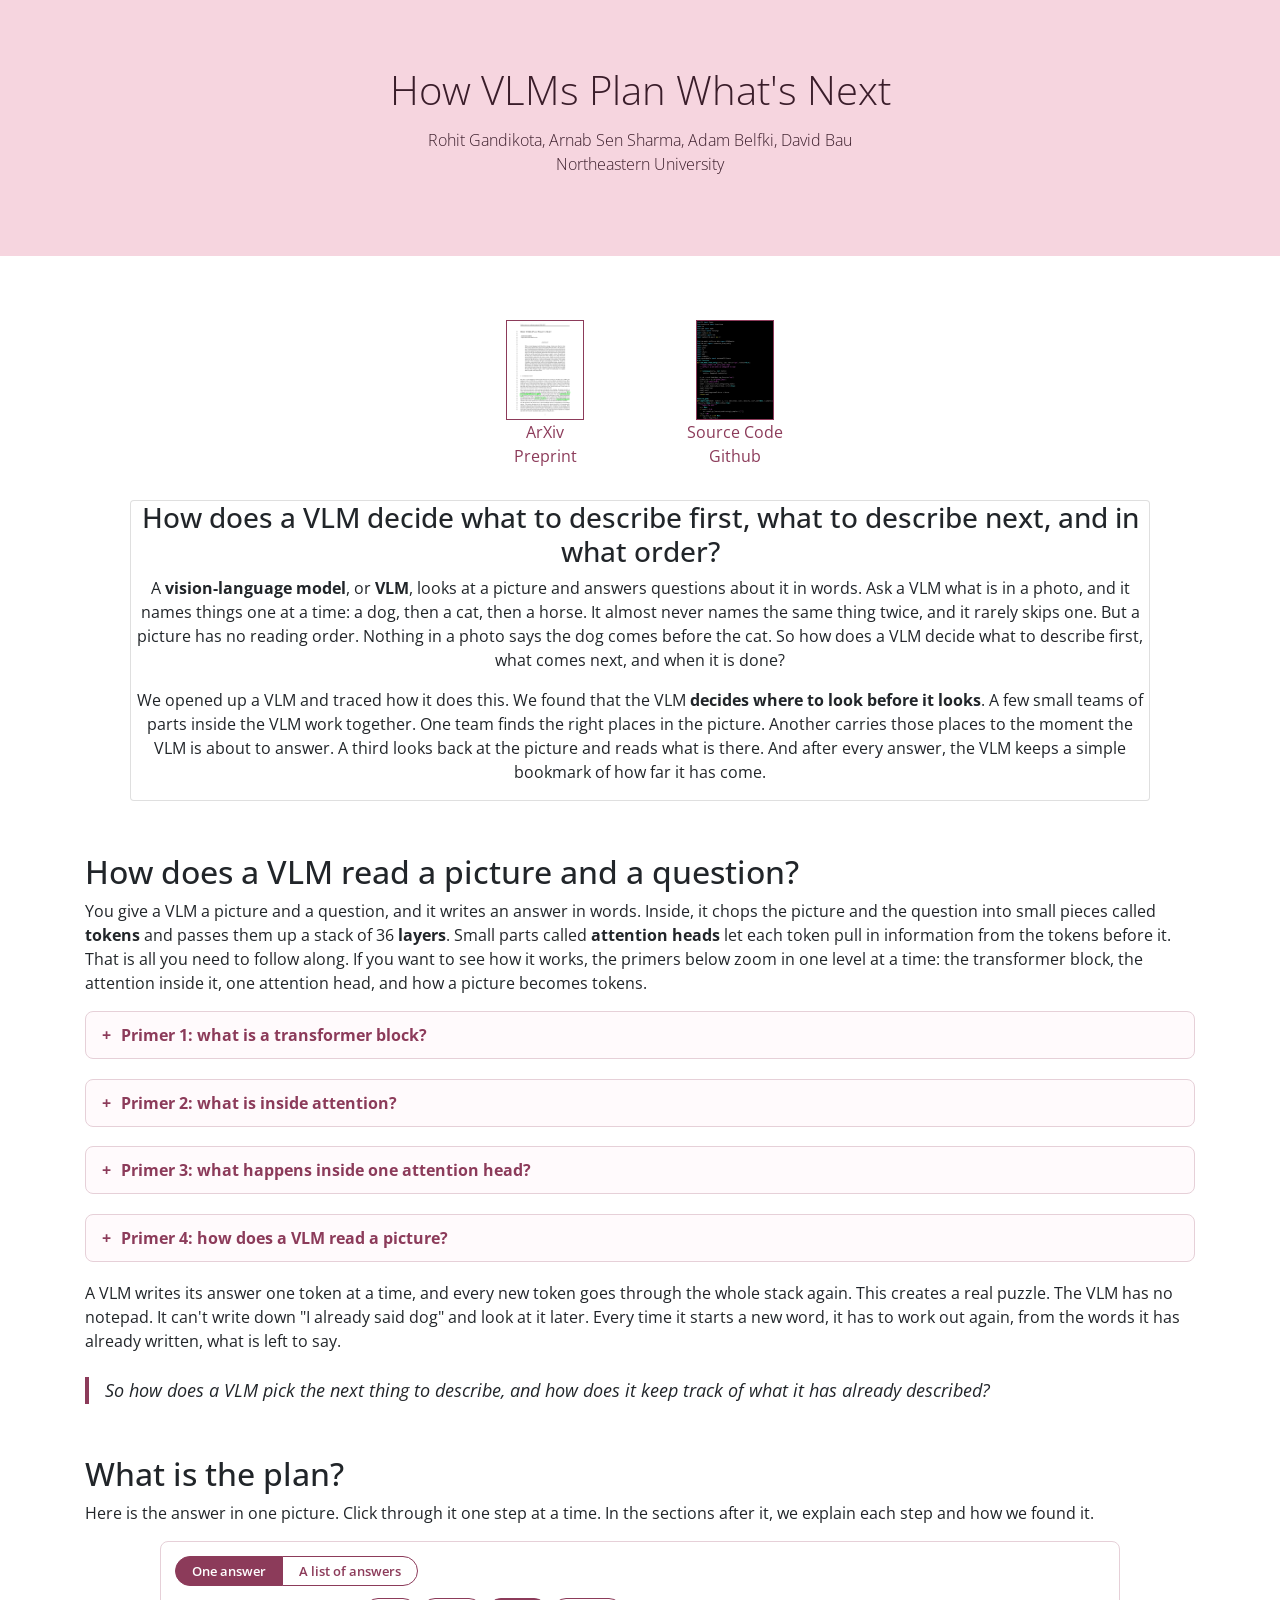
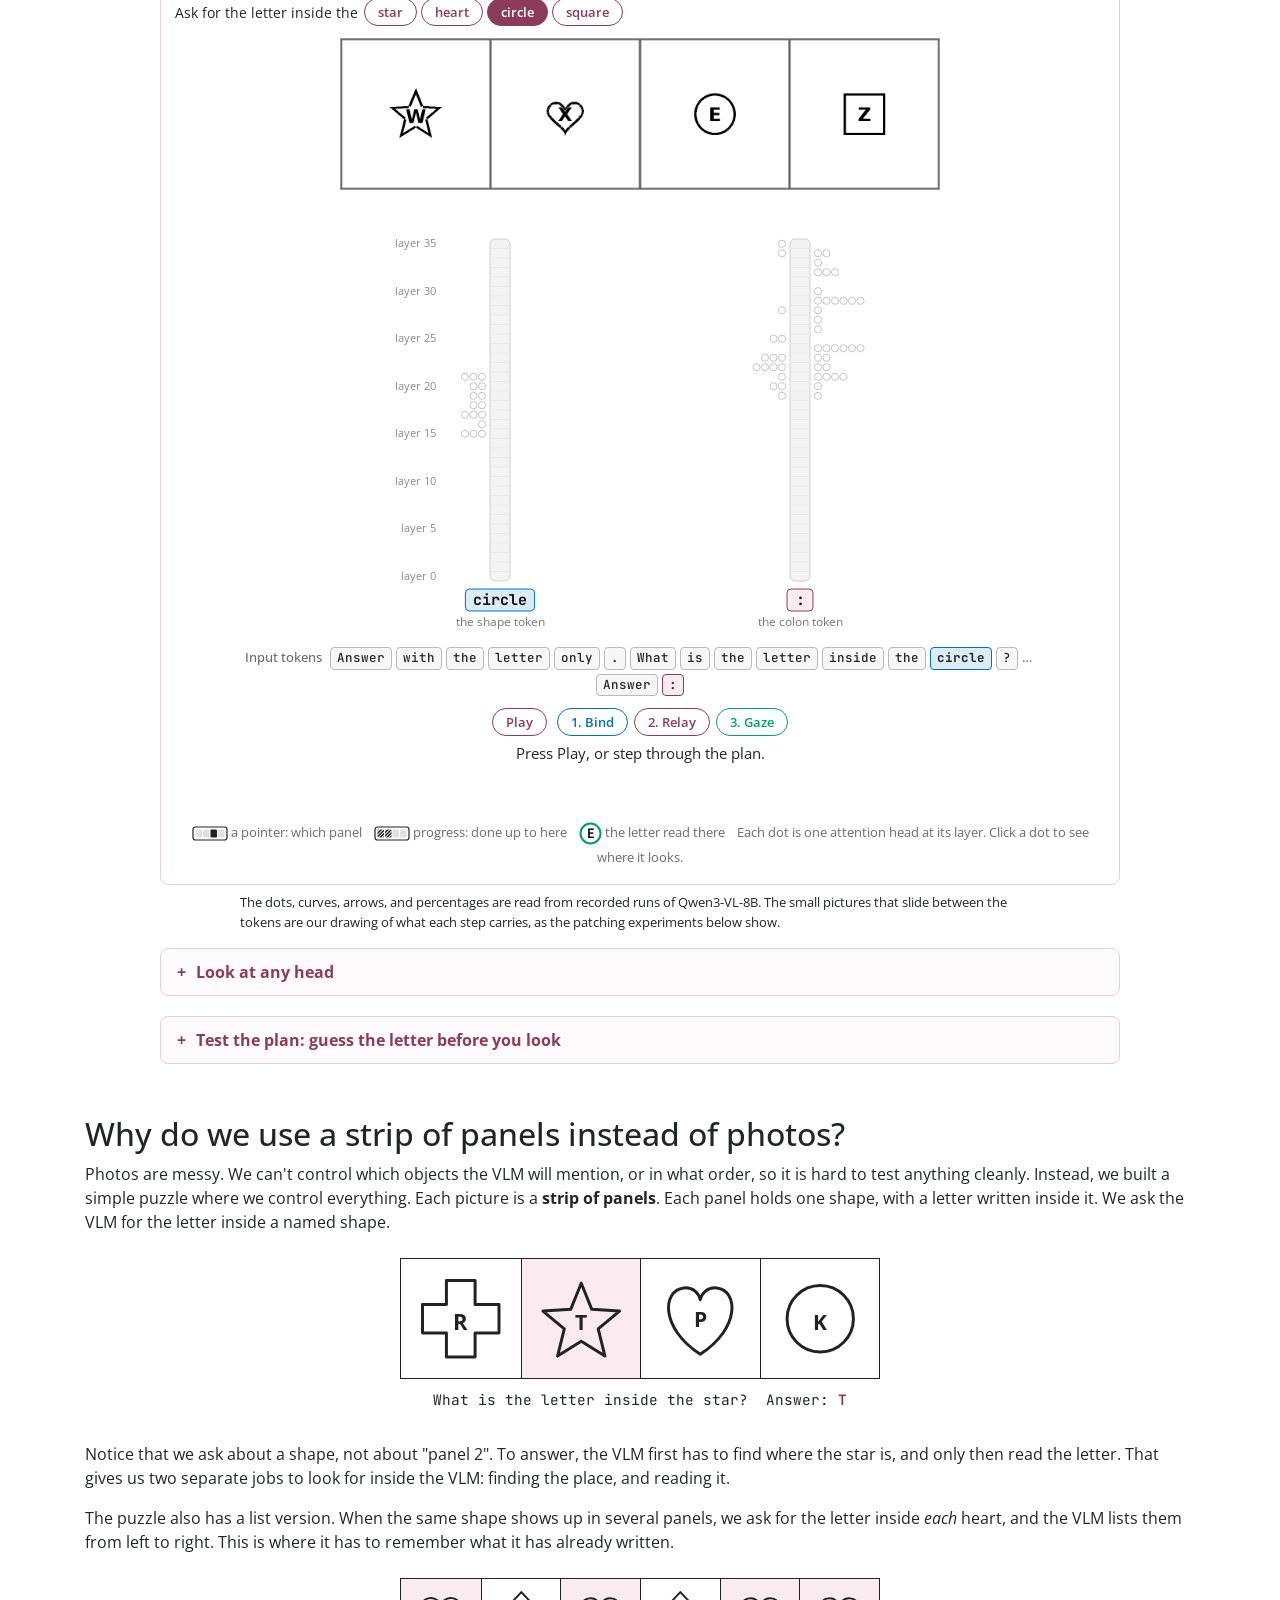
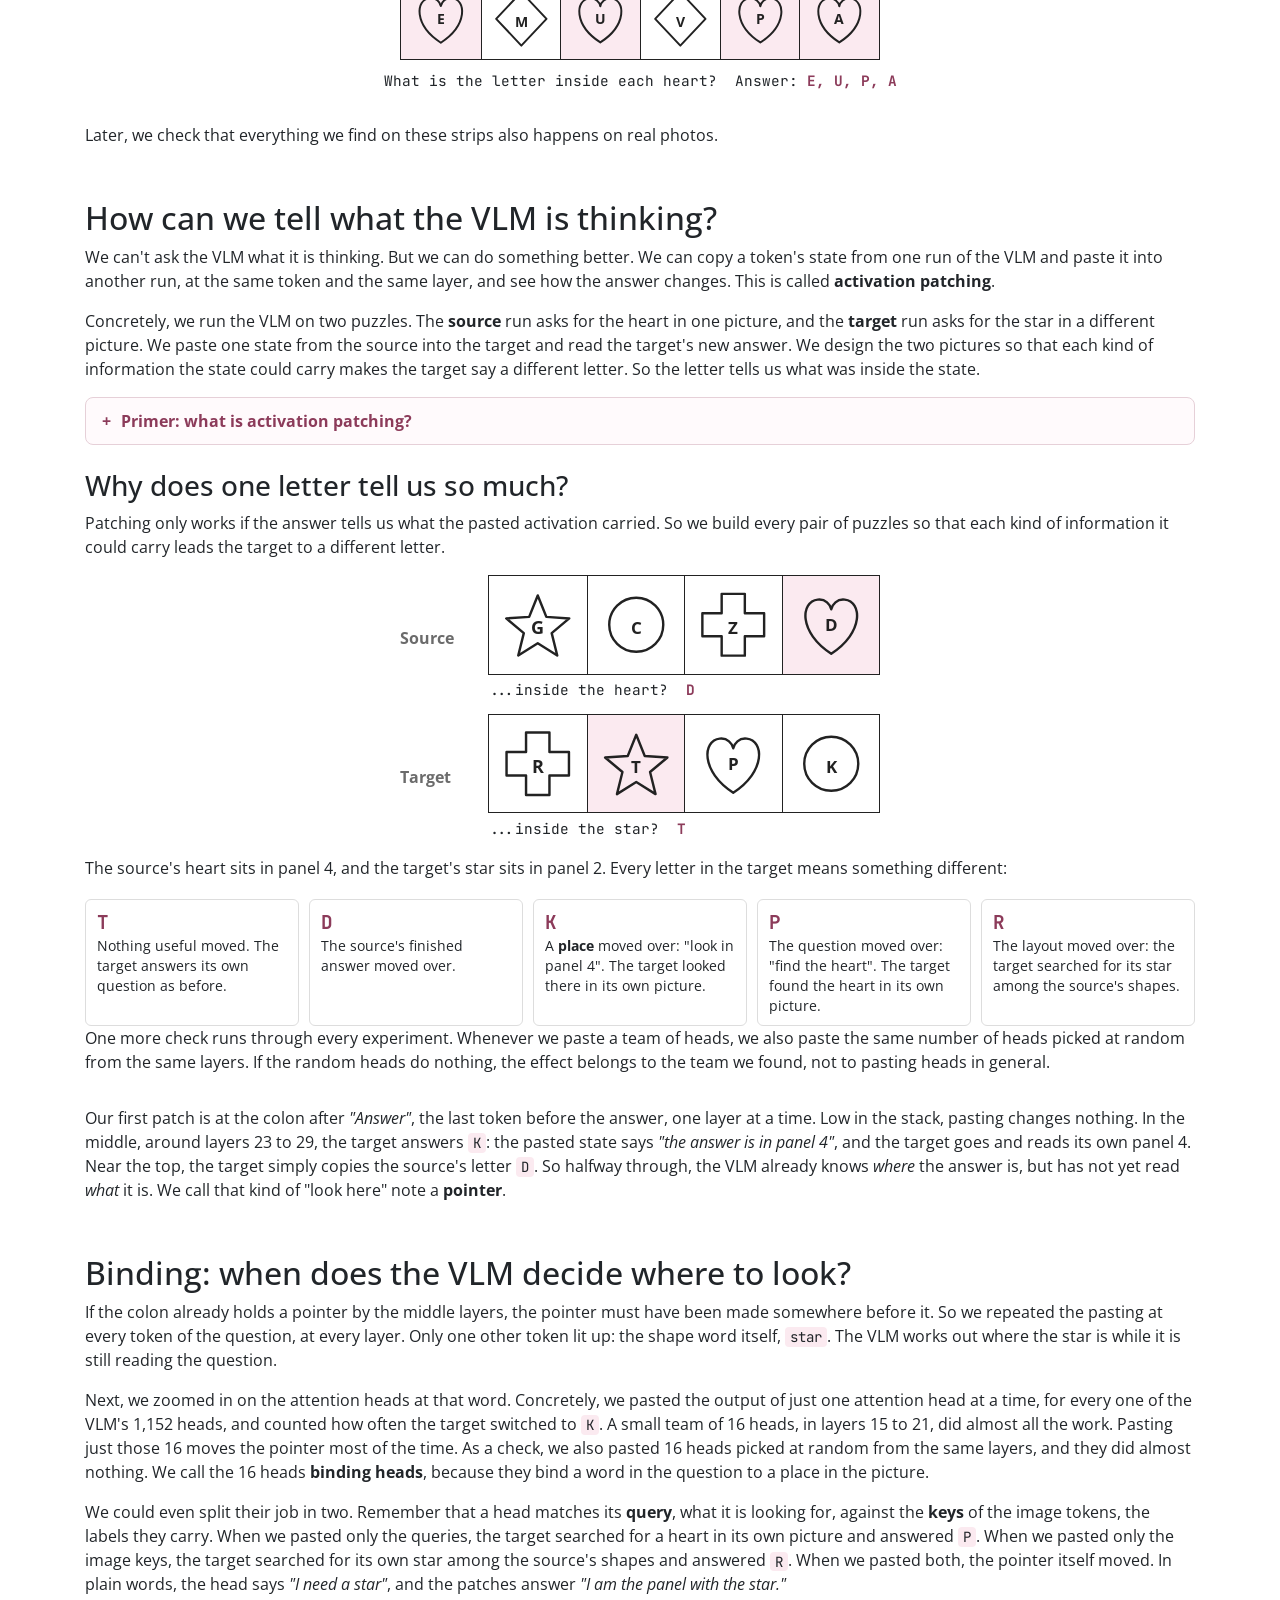
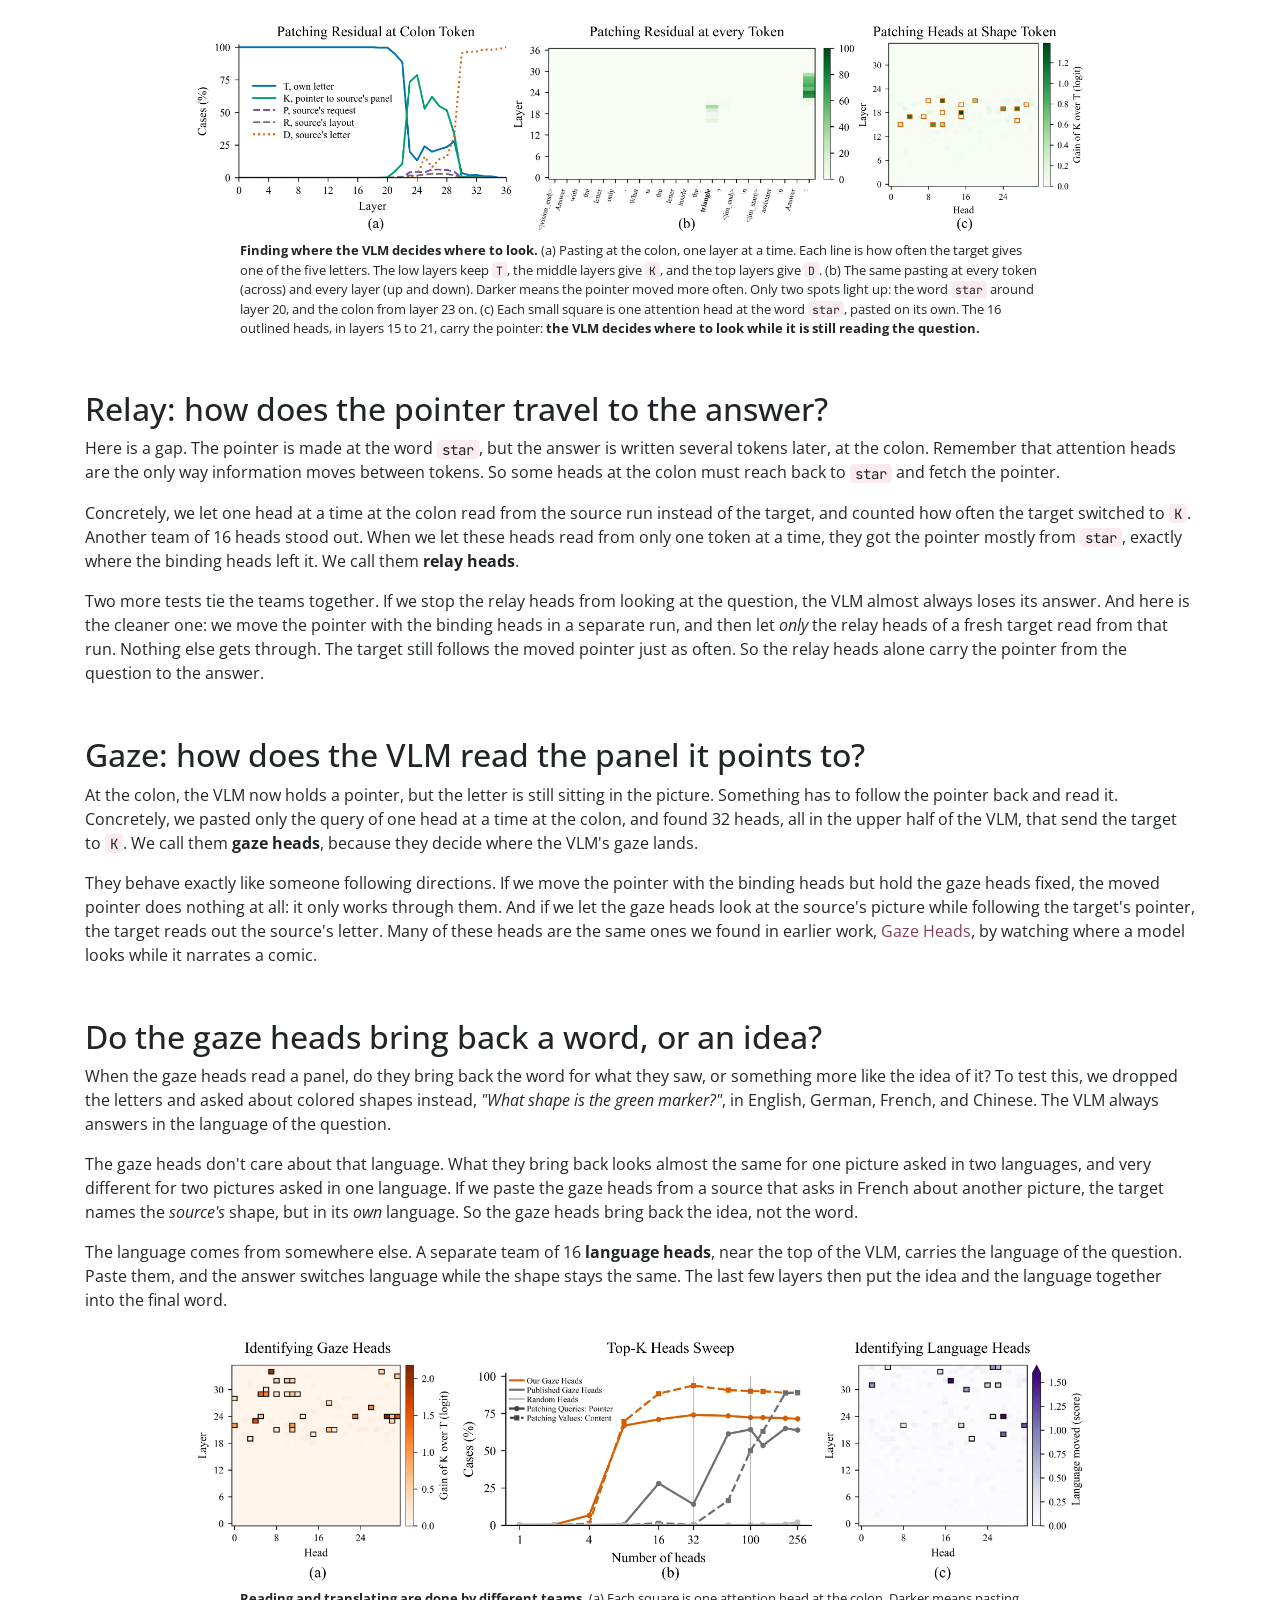
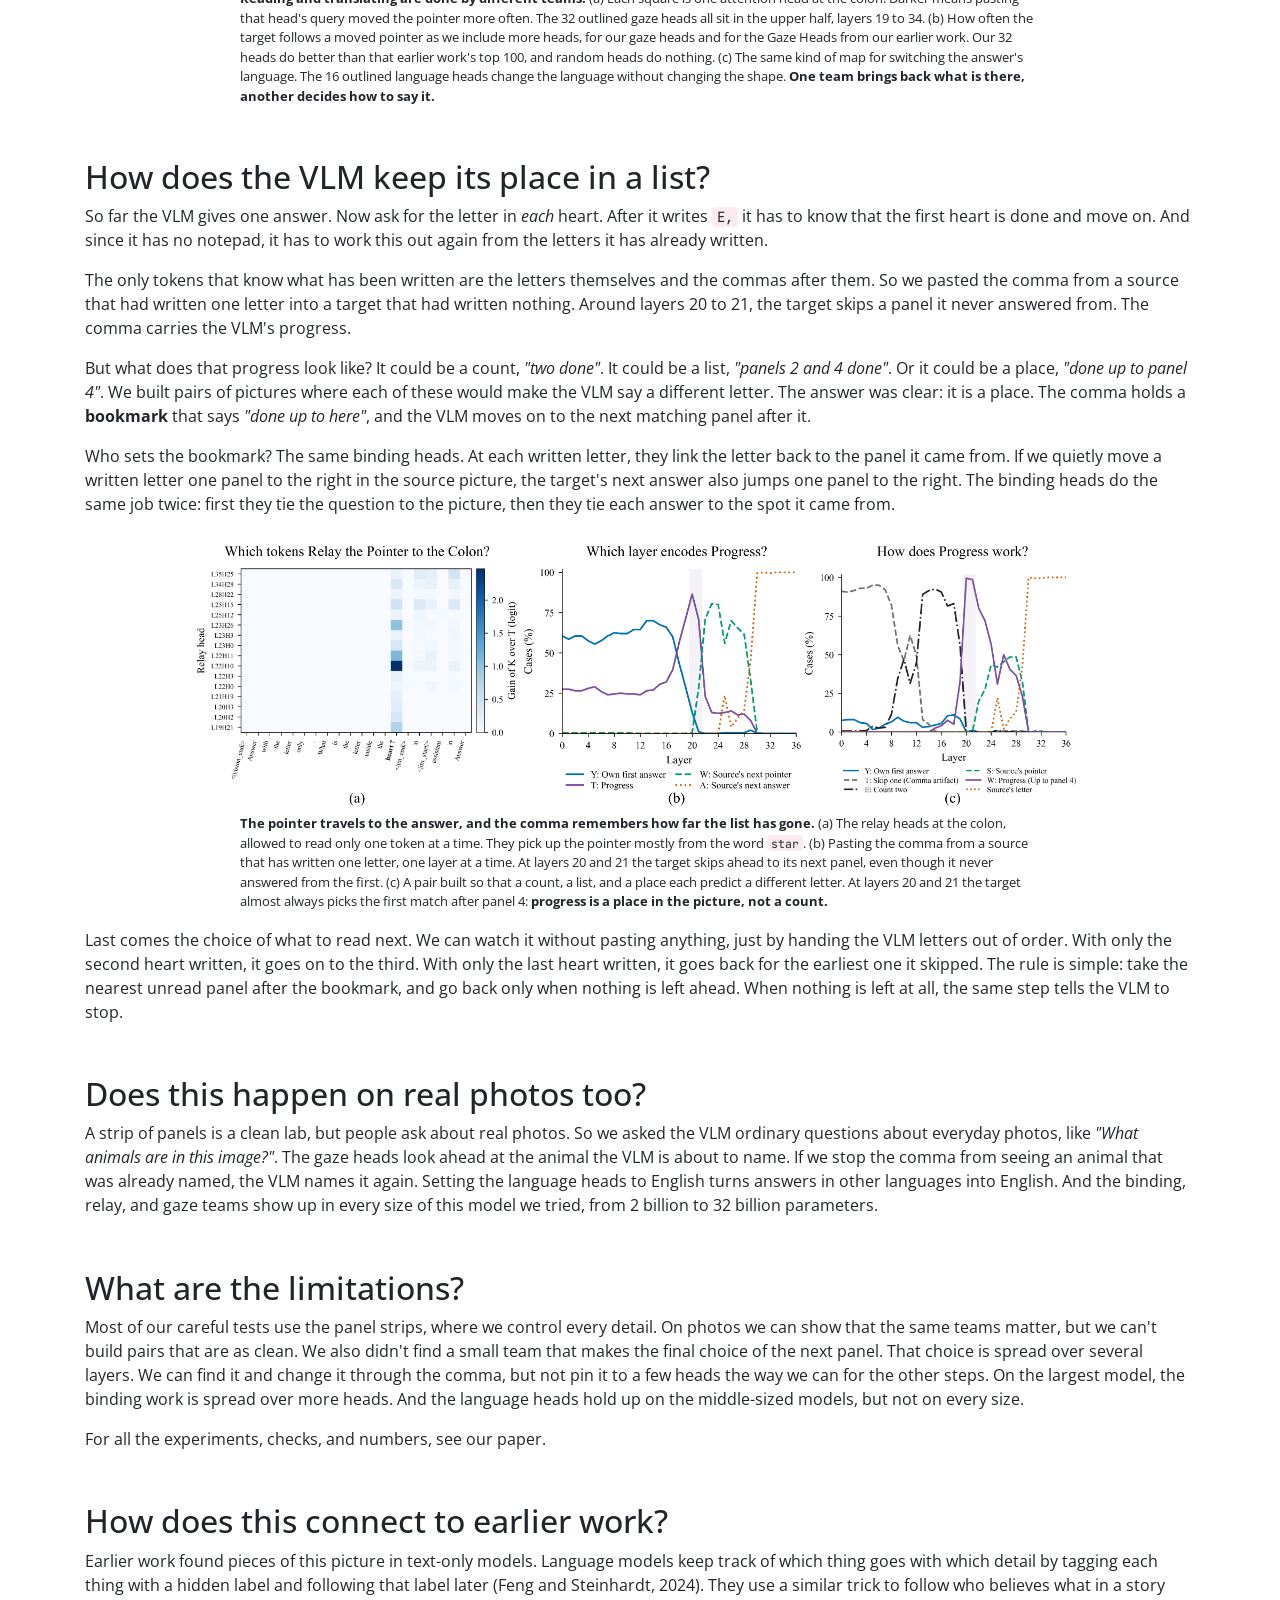
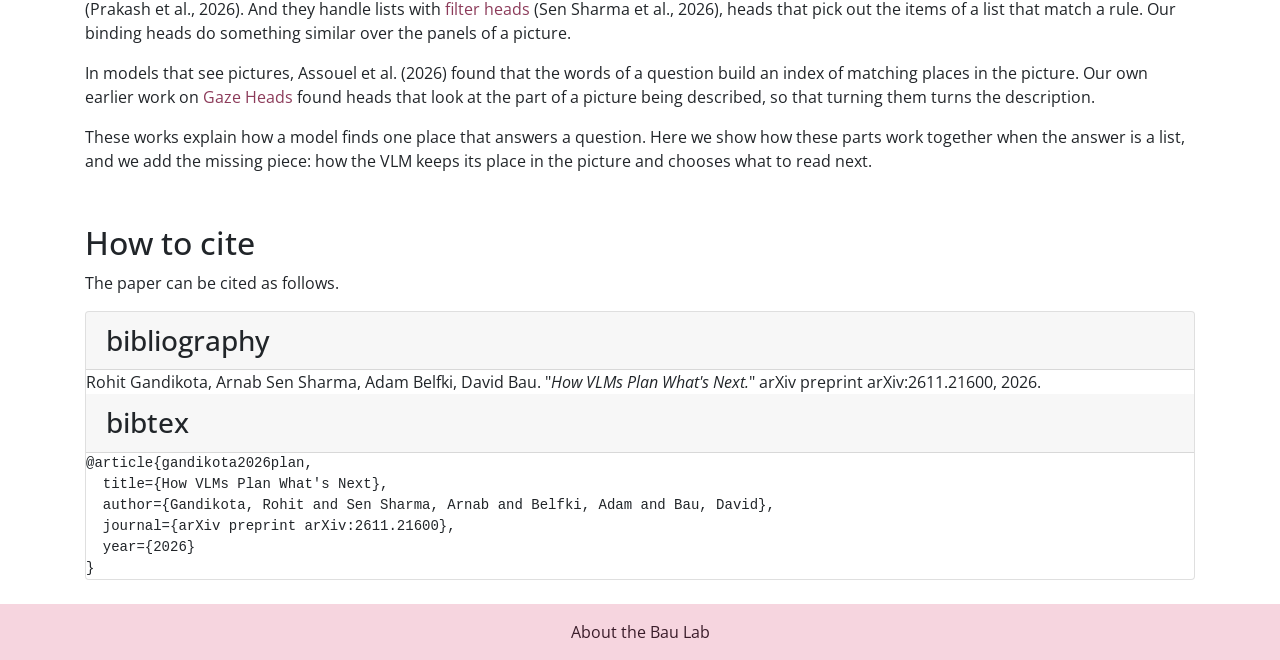
==== public/index.html @ c417b086 "Head map: title it 'Click on any cell' and add layer and head ticks" ====
<!doctype html>
<html lang="en">
<head>
<meta charset="utf-8">
<title>How VLMs Plan What's Next</title>
<meta name="viewport" content="width=device-width,initial-scale=1" />
<meta name="description" content="Inside a vision-language model, a few groups of attention heads decide where to look before the VLM looks." />
<meta property="og:title" content="How VLMs Plan What's Next" />
<meta property="og:description" content="Inside a vision-language model, a few groups of attention heads decide where to look before the VLM looks." />
<meta property="og:type" content="website" />
<meta property="og:image" content="https://plan.baulab.info/images/paper/mechanism_single.png" />
<meta name="twitter:card" content="summary_large_image" />
<meta name="twitter:title" content="How VLMs Plan What's Next" />
<meta name="twitter:description" content="Inside a vision-language model, a few groups of attention heads decide where to look before the VLM looks." />
<link rel="icon" href="favicon.ico">

<link href="https://maxcdn.bootstrapcdn.com/bootstrap/4.0.0-alpha.6/css/bootstrap.min.css" rel="stylesheet" integrity="sha384-rwoIResjU2yc3z8GV/NPeZWAv56rSmLldC3R/AZzGRnGxQQKnKkoFVhFQhNUwEyJ" crossorigin="anonymous">
<script src="https://code.jquery.com/jquery-3.2.1.min.js" integrity="sha256-hwg4gsxgFZhOsEEamdOYGBf13FyQuiTwlAQgxVSNgt4=" crossorigin="anonymous"></script>
<link rel="preconnect" href="https://fonts.googleapis.com">
<link rel="preconnect" href="https://fonts.gstatic.com" crossorigin>
<link href="https://fonts.googleapis.com/css?family=Open+Sans:300,400,700" rel="stylesheet">
<link href="https://fonts.googleapis.com/css2?family=JetBrains+Mono:wght@500&display=swap" rel="stylesheet">
<link href="style.css" rel="stylesheet">

<style>
:root {
  --rose: #F6D5DF;
  --rose-ink: #3A1D2A;
  --rose-dark: #8C3B5A;
  --bind: #0072B2;
  --relay: #8C3B5A;
  --gaze: #009E73;
  --prog: #D55E00;
  --tint: #FBEAF0;
  --muted: #6b6b6b;
}
.cite, .citegroup { margin-bottom: 8px; }
.tok { font-family: 'JetBrains Mono', Menlo, monospace; font-size: 0.88em; background: var(--tint); padding: 0.05em 0.35em; border-radius: 4px; }
.question { font-style: italic; font-size: 1.1rem; border-left: 4px solid var(--rose-dark); padding-left: 1rem; margin: 1.5rem 0; }
a { color: var(--rose-dark); }
.nd-pageheader a { color: var(--rose-ink); }

/* Panel strips used in the text */
.strip { display: grid; grid-template-columns: repeat(var(--n), minmax(0, 1fr)); max-width: 30rem; border: 1.5px solid #222; background: #fff; margin: 0 auto; }
.strip > div { aspect-ratio: 1; border-left: 1.5px solid #222; }
.strip > div:first-child { border-left: 0; }
.strip svg { width: 100%; height: 100%; display: block; }
.strip .hit { background: var(--tint); }
.prompt { font-family: 'JetBrains Mono', Menlo, monospace; font-size: 0.9rem; text-align: center; margin-top: 0.6rem; }
.prompt .ans { color: var(--rose-dark); font-weight: 700; }
.demo { margin: 1.5rem auto 2rem; }
.pair { display: grid; grid-template-columns: 4.5rem minmax(0, 1fr); gap: 0.8rem 1rem; align-items: center; max-width: 30rem; margin: 0 auto; }
.pair .lab { font-weight: 700; color: var(--muted); }
.pair .prompt { text-align: left; margin-top: 0.3rem; }
.outcomes { display: grid; grid-template-columns: repeat(auto-fit, minmax(10rem, 1fr)); gap: 0.6rem; margin-top: 1.2rem; }
.outcomes div { border: 1px solid #ddd; border-radius: 6px; padding: 0.55rem 0.7rem; font-size: 0.9rem; line-height: 1.4; }
.outcomes .L { font-family: 'JetBrains Mono', Menlo, monospace; font-size: 1.2rem; display: block; color: var(--rose-dark); font-weight: 700; }
figcaption { font-size: 13px; line-height: 1.5; text-align: left; max-width: 800px; margin: 8px auto 0; }

/* Interactive plan: recorded runs of the model, drawn step by step. Every name starts with pv-. */
#plan { --lang: #7A5195; --line: #e6d0d8; max-width: 960px; margin: 10px auto 0; text-align: left; }
#plan .pv-mono { font-family: 'JetBrains Mono', Menlo, monospace; }
#plan .pv-note { font-size: 13px; color: var(--muted); }
#plan .pv-card { border: 1px solid var(--line); border-radius: 8px; background: #fff; padding: 14px; min-width: 0; }
#plan .pv-card h3 { margin: 0 0 8px; font-size: 0.95rem; font-weight: 700; color: var(--rose-dark); }
#plan .pv-strip { position: relative; border: 1px solid #999; line-height: 0; }
#plan .pv-strip img { width: 100%; display: block; }
#plan .pv-strip canvas { position: absolute; inset: 0; width: 100%; height: 100%; image-rendering: pixelated; pointer-events: none; }
#plan .pv-ask { margin: 8px 0 2px; font-size: 14px; line-height: 1.5; }
#plan .pv-controls { display: flex; flex-wrap: wrap; align-items: center; gap: 10px; margin-top: 8px; }
#plan button { font: 600 13px 'Open Sans', sans-serif; border: 1px solid var(--rose-dark); background: #fff; color: var(--rose-dark); border-radius: 999px; padding: 4px 13px; cursor: pointer; }
#plan button[aria-pressed="true"] { background: var(--rose-dark); color: #fff; }
#plan button:focus-visible { outline: 2px solid var(--bind); outline-offset: 2px; }
#plan .pv-picker { display: flex; flex-wrap: wrap; align-items: center; gap: 6px; margin-bottom: 12px; font-size: 14px; }
#plan .pv-scroll { overflow-x: auto; }
#plan .pv-scene { position: relative; min-width: 600px; max-width: 900px; margin: 0 auto; }
#plan .pv-scene .pv-strip { width: 66.667%; margin: 0 auto; }
#pv-fig { display: block; width: 100%; height: auto; margin-top: -1px; }
#pv-fig .pv-in { animation: pv-fadein .5s ease both; }
@keyframes pv-fadein { from { opacity: 0; } }
@media (prefers-reduced-motion: reduce) { #pv-fig .pv-in { animation: none; } }
#plan .pv-question { display: flex; flex-wrap: wrap; justify-content: center; align-items: center; gap: 4px; font: 500 12.5px/1.5 'JetBrains Mono', Menlo, monospace; margin: 6px auto 12px; max-width: 820px; }
#plan .pv-question .pv-note { font-family: 'Open Sans', sans-serif; margin-right: 4px; }
#plan .pv-tok { border: 1px solid #b9b9b9; border-radius: 4px; background: #f7f7f7; padding: 1px 6px; white-space: pre; }
#plan .pv-tokS { background: #dcecf6; border-color: var(--bind); font-weight: 700; }
#plan .pv-tokC { background: var(--tint); border-color: var(--rose-dark); font-weight: 700; }
#plan .pv-tokG { background: #fff; border-color: var(--rose-dark); color: var(--rose-dark); font-weight: 700; animation: pv-fadein .5s ease both; }
#plan #pv-ans { display: contents; }
#plan .pv-steps { display: inline-flex; flex-wrap: wrap; gap: 6px; }
#plan .pv-steps button { border-color: var(--c); color: var(--c); }
#plan .pv-steps button[aria-pressed="true"] { background: var(--c); color: #fff; }
#plan .pv-modes { display: inline-flex; }
#plan .pv-modes button { border-radius: 0; margin-left: -1px; padding: 5px 16px; }
#plan .pv-modes button:first-child { border-radius: 999px 0 0 999px; margin-left: 0; }
#plan .pv-modes button:last-child { border-radius: 0 999px 999px 0; }
#plan .pv-say { min-height: 4.8em; font-size: 15px; line-height: 1.55; margin: 6px auto 0; max-width: 820px; text-align: center; }
#plan .pv-key { text-align: center; margin: 6px 0 0; line-height: 1.9; }
#plan .pv-key svg { vertical-align: middle; }
#plan details.primer { text-align: left; }
#plan .pv-heads { display: grid; grid-template-columns: minmax(0, 1.5fr) minmax(0, 1fr); gap: 18px; align-items: start; }
@media (max-width: 860px) { #plan .pv-heads { grid-template-columns: minmax(0, 1fr); } }
#plan .pv-tabs, #plan .pv-chips { display: flex; flex-wrap: wrap; gap: 5px; margin-bottom: 8px; }
#plan .pv-tabs button { border-color: var(--c); color: var(--c); }
#plan .pv-tabs button[aria-pressed="true"] { background: var(--c); color: #fff; }
#plan .pv-chips button { font: 500 11.5px 'JetBrains Mono', Menlo, monospace; padding: 2px 7px; border-color: var(--c); color: var(--c); }
#plan .pv-chips button[aria-pressed="true"] { background: var(--c); color: #fff; }
#plan .pv-info { font-size: 13.5px; line-height: 1.5; min-height: 3.2em; margin: 8px 0 0; }
#plan .pv-bars { display: flex; align-items: flex-end; gap: 2px; height: 120px; margin-top: 10px; border-bottom: 1px solid #ccc; overflow-x: auto; }
#plan .pv-bars div { flex: 1 0 13px; background: var(--c); min-height: 1px; border-radius: 2px 2px 0 0; }
#plan .pv-barlabels { display: flex; gap: 2px; overflow: hidden; }
#plan .pv-barlabels span { flex: 1 0 13px; font: 500 9.5px 'JetBrains Mono', Menlo, monospace; writing-mode: vertical-rl; transform: rotate(180deg); height: 74px; overflow: hidden; white-space: pre; color: #555; text-align: right; }
#pv-map { width: 100%; max-width: 330px; image-rendering: pixelated; cursor: crosshair; border: 1px solid #ccc; display: block; }
#plan .pv-mapgrid { display: grid; grid-template-columns: auto 16px minmax(0, 330px); column-gap: 4px; justify-content: start; }
#plan .pv-mapgrid .pv-ax { font-size: 12.5px; color: var(--muted); text-align: center; }
#plan .pv-mapgrid .pv-axy { grid-column: 1; grid-row: 1; writing-mode: vertical-rl; transform: rotate(180deg); }
#plan .pv-mapgrid .pv-axx { grid-column: 3; grid-row: 3; }
#plan .pv-ticks { position: relative; font: 500 10px 'JetBrains Mono', Menlo, monospace; color: var(--muted); }
#plan .pv-ticksy { grid-column: 2; grid-row: 1; }
#plan .pv-ticksy span { position: absolute; right: 0; transform: translateY(-50%); }
#plan .pv-ticksx { grid-column: 3; grid-row: 2; height: 17px; }
#plan .pv-ticksx span { position: absolute; top: 3px; transform: translateX(-50%); }
#pv-map { grid-column: 3; grid-row: 1; }
#plan .pv-pair { display: grid; grid-template-columns: repeat(2, minmax(0, 1fr)); gap: 14px; margin: 10px 0 14px; }
@media (max-width: 700px) { #plan .pv-pair { grid-template-columns: minmax(0, 1fr); } }
#plan .pv-patches { display: grid; grid-template-columns: repeat(auto-fill, minmax(280px, 1fr)); gap: 12px; }
#plan .pv-patch { border: 1px solid var(--line); border-left: 4px solid var(--c); border-radius: 6px; padding: 10px 12px; }
#plan .pv-patch p { margin: 0 0 8px; font-size: 13.5px; line-height: 1.5; }
#plan .pv-opts { display: flex; flex-wrap: wrap; gap: 5px; }
#plan .pv-opts button { font: 600 14px 'JetBrains Mono', Menlo, monospace; min-width: 36px; }
#plan .pv-opts button.pv-right { background: var(--gaze); border-color: var(--gaze); color: #fff; }
#plan .pv-opts button.pv-wrong { background: #eee; border-color: #bbb; color: #888; text-decoration: line-through; }
#plan .pv-out { font-size: 13px; line-height: 1.5; margin-top: 8px; min-height: 2.6em; }
#patch .stage { background: #fff; border: 1px solid #e6d0d8; border-radius: 8px; overflow-x: auto; }
#patch svg { display: block; width: 100%; min-width: 640px; height: auto; }
#patch .controls { display: flex; flex-wrap: wrap; align-items: center; justify-content: center; gap: 8px; margin: 12px 0 6px; }
#patch .say { min-height: 6.5em; max-width: 800px; margin: 4px auto 0; font-size: 15px; line-height: 1.55; }
#patch { max-width: 820px; margin: 10px auto 24px; }
#patch svg { min-width: 520px; }
#patch input[type=range] { width: min(420px, 100%); accent-color: var(--rose-dark); }
#patch .say { min-height: 3.5em; }
details.primer { border: 1px solid #e6d0d8; border-radius: 8px; margin: 1rem 0 1.2rem; background: #fffafc; }
details.primer > summary { cursor: pointer; padding: 0.7rem 1rem; font-weight: 700; color: var(--rose-dark); list-style: none; }
details.primer > summary::-webkit-details-marker { display: none; }
details.primer > summary::before { content: "+"; display: inline-block; width: 1.2em; font-weight: 700; }
details.primer[open] > summary::before { content: "\2212"; }
details.primer > summary:focus-visible { outline: 2px solid var(--bind); outline-offset: 2px; }
.primer-body { padding: 0 1rem 1rem; }
.primer-body .stage { background: #fff; border: 1px solid #eee; border-radius: 6px; overflow-x: auto; }
.primer-body .stage svg { display: block; width: 100%; min-width: 520px; height: auto; }
.primer-body .controls { display: flex; justify-content: center; gap: 8px; margin: 10px 0 4px; }
.primer-body .controls button { font: 600 14px 'Open Sans', sans-serif; border: 1px solid var(--rose-dark); background: #fff; color: var(--rose-dark); border-radius: 999px; padding: 4px 14px; cursor: pointer; }
.primer-body .controls button:disabled { opacity: 0.35; cursor: default; }
.primer-body .controls button[aria-pressed="true"] { background: var(--rose-dark); color: #fff; }
.primer-body .controls button.head-toggle { border-color: var(--hc); color: var(--hc); }
.primer-body .controls button.head-toggle[aria-pressed="true"] { background: var(--hc); color: #fff; }
.primer-body .say { min-height: 4.5em; font-size: 15px; line-height: 1.55; }
.mlp-box { transform-box: fill-box; transform-origin: center; }
@media (prefers-reduced-motion: no-preference) { .mlp-box.pulse { animation: mlp-pulse 0.9s ease-in-out infinite; } }
@keyframes mlp-pulse { 0%, 100% { transform: scale(1); } 50% { transform: scale(1.18); } }
</style>
</head>
<body class="nd-docs">
<div class="nd-pageheader">
 <div class="container">
 <h1 class="lead">
 How VLMs Plan
 <nobr class="widenobr">What's Next</nobr>
 </h1>
<address>
  <nobr><a href="https://rohitgandikota.github.io/" target="_blank">Rohit Gandikota</a>,</nobr>
  <nobr>Arnab Sen Sharma,</nobr>
  <nobr>Adam Belfki,</nobr>
  <nobr><a href="https://baulab.info/" target="_blank">David Bau</a></nobr>
 <br>
  <nobr><a href="https://khoury.northeastern.edu/" target="_blank">Northeastern University</a></nobr>
</address>
 </div>
</div><!-- end nd-pageheader -->

<div class="container">
<div class="row justify-content-center text-center">

<p>
<a href="https://arxiv.org/abs/2611.21600" class="d-inline-block p-3 align-top" target="_blank"><img height="100" width="78" src="images/paper-thumb.png" style="border:1px solid; margin: 0 38px;" alt="Paper thumbnail" data-nothumb=""><br>ArXiv<br>Preprint</a>
<a href="https://github.com/rohitgandikota/vlm-planning" class="d-inline-block p-3 align-top" target="_blank"><img height="100" width="78" src="images/code-thumb.png" style="border:1px solid; margin: 0 38px;" alt="Github code thumbnail" data-nothumb=""><br>Source Code<br>Github</a>
</p>

<div class="card" style="max-width: 1020px;">
<div class="card-block">
<h3>How does a VLM decide what to describe first, what to describe next, and in what order?</h3>
<p>
A <b>vision-language model</b>, or <b>VLM</b>, looks at a picture and answers questions about it in words. Ask a VLM what is in a photo, and it names things one at a time: a dog, then a cat, then a horse. It almost never names the same thing twice, and it rarely skips one. But a picture has no reading order. Nothing in a photo says the dog comes before the cat. So how does a VLM decide what to describe first, what comes next, and when it is done?
</p>
<p>
We opened up a VLM and traced how it does this. We found that the VLM <b>decides where to look before it looks</b>. A few small teams of parts inside the VLM work together. One team finds the right places in the picture. Another carries those places to the moment the VLM is about to answer. A third looks back at the picture and reads what is there. And after every answer, the VLM keeps a simple bookmark of how far it has come.
</p>
</div><!--card-block-->
</div><!--card-->

</div><!--row-->

<div class="row">
<div class="col">



<h2>How does a VLM read a picture and a question?</h2>
<p>You give a VLM a picture and a question, and it writes an answer in words. Inside, it chops the picture and the question into small pieces called <b>tokens</b> and passes them up a stack of 36 <b>layers</b>. Small parts called <b>attention heads</b> let each token pull in information from the tokens before it. That is all you need to follow along. If you want to see how it works, the primers below zoom in one level at a time: the transformer block, the attention inside it, one attention head, and how a picture becomes tokens.</p>

<details class="primer" id="primer-transformer">
<summary>Primer 1: what is a transformer block?</summary>
<div class="primer-body">
<p>Almost every modern language model, VLMs included, is a <b>transformer</b>. It reads text as a row of <b>tokens</b>, small word pieces. Each token carries a running note of everything the VLM knows about it so far. This note is called the <b>residual stream</b>, and you can picture it as a straight line running up through the VLM.</p>
<div class="stage"><svg id="block-svg" viewBox="0 0 900 362" role="img" aria-label="The simplest transformer block: a residual stream line with an attention step and an MLP step that each read from the line and add back to it"></svg></div>
<p style="margin-top: 0.8rem">This is the simplest <b>transformer block</b>. It does two things, in order. <b>Attention</b> reads the stream, pulls in information from <i>other</i> tokens, and adds it back. Then the <b>MLP</b> reads the stream and works on <i>this</i> token alone, and adds its result back too. A model is just many of these blocks stacked on top of each other. Ours has 36, which we call its <b>layers</b>.</p>
<p>Here is a whole sentence going through two blocks. We follow the last token.</p>
<div class="stage"><svg id="tf-svg" viewBox="0 0 900 668" role="img" aria-label="A sentence of five tokens; the last token goes through two transformer blocks, each with attention and an MLP added to its residual stream"></svg></div>
<div class="controls"><button type="button" data-act="prev">Back</button><button type="button" data-act="play">Play</button><button type="button" data-act="next">Next</button></div>
<div class="say" aria-live="polite"></div>
</div>
</details>

<details class="primer" id="primer-inside">
<summary>Primer 2: what is inside attention?</summary>
<div class="primer-body">
<p>Zoom in one level: open the attention box from the transformer block.</p>
<div class="stage"><svg id="in-svg" viewBox="0 0 900 420" role="img" aria-label="The attention box opens up into several attention heads, each looking at a different earlier word"></svg></div>
<div class="controls"><button type="button" data-act="prev">Back</button><button type="button" data-act="play">Play</button><button type="button" data-act="next">Next</button></div>
<div class="say" aria-live="polite"></div>
</div>
</details>

<details class="primer" id="primer-attention">
<summary>Primer 3: what happens inside one attention head?</summary>
<div class="primer-body">
<p>Zoom in one more level: open a single attention head. Each head does a small search over the earlier tokens, using three things: a <b>query</b>, <b>keys</b>, and <b>values</b>. Click through to follow one head at the word <span class="tok">it</span>, step by step.</p>
<div class="stage"><svg id="att-svg" viewBox="0 0 900 490" role="img" aria-label="One attention head at the word it, comparing its query with the keys of earlier words and copying the value of the best match"></svg></div>
<div class="controls"><button type="button" data-act="prev">Back</button><button type="button" data-act="play">Play</button><button type="button" data-act="next">Next</button></div>
<div class="say" aria-live="polite"></div>
</div>
</details>

<details class="primer" id="primer-vlm">
<summary>Primer 4: how does a VLM read a picture?</summary>
<div class="primer-body">
<p>Everything so far was about words. Here is how a picture gets in.</p>
<div class="stage"><svg id="vlm-svg" viewBox="0 0 1040 370" role="img" aria-label="A picture is cut into squares; each square becomes a token placed between image start and image end tokens, followed by the words; the language model reads the row and writes the answer"></svg></div>
<div class="controls"><button type="button" data-act="prev">Back</button><button type="button" data-act="play">Play</button><button type="button" data-act="next">Next</button></div>
<div class="say" aria-live="polite"></div>
</div>
</details>




<p>A VLM writes its answer one token at a time, and every new token goes through the whole stack again. This creates a real puzzle. The VLM has no notepad. It can't write down "I already said dog" and look at it later. Every time it starts a new word, it has to work out again, from the words it has already written, what is left to say.</p>
<p class="question">So how does a VLM pick the next thing to describe, and how does it keep track of what it has already described?</p>

<h2>What is the plan?</h2>
<p>Here is the answer in one picture. Click through it one step at a time. In the sections after it, we explain each step and how we found it.</p>
<figure id="plan" aria-label="Interactive walk-through of the plan">
<div class="pv-card">
  <div class="pv-picker"><span id="pv-modes" class="pv-modes"></span></div>
  <div class="pv-picker"><span id="pv-lead"></span> <span id="pv-asks"></span></div>
  <div class="pv-scroll"><div class="pv-scene">
    <div class="pv-strip"><img id="pv-pic" alt="A row of panels, each with a shape and a letter"><canvas id="pv-heat"></canvas></div>
    <svg id="pv-fig" viewBox="0 0 900 452" role="img" aria-label="The tokens that matter, each drawn as a column of 36 layers. Dots mark the attention heads at their layers, curves show where they look in the picture, and arrows show which token they read."></svg>
  </div></div>
  <p class="pv-question" id="pv-question"></p>
  <div class="pv-controls" style="justify-content:center">
    <button id="pv-play" type="button" aria-pressed="false">Play</button>
    <span id="pv-steps" class="pv-steps"></span>
  </div>
  <p class="pv-say" id="pv-say" aria-live="polite"></p>
  <p class="pv-note pv-key">
    <svg width="36" height="15" viewBox="-18 -7.5 36 15" aria-hidden="true"><rect x="-17" y="-6.5" width="34" height="13" rx="2.5" fill="#fff" stroke="#222" stroke-width="1.2"/><rect x="-14.5" y="-4" width="6.5" height="8" rx="1" fill="#e2e2e2"/><rect x="-7" y="-4" width="6.5" height="8" rx="1" fill="#e2e2e2"/><rect x="0.5" y="-4" width="6.5" height="8" rx="1" fill="#222"/><rect x="8" y="-4" width="6.5" height="8" rx="1" fill="#e2e2e2"/></svg> a pointer: which panel
    &nbsp;&nbsp; <svg width="36" height="15" viewBox="-18 -7.5 36 15" aria-hidden="true"><defs><pattern id="pv-done" width="2.4" height="2.4" patternUnits="userSpaceOnUse" patternTransform="rotate(45)"><rect width="2.4" height="2.4" fill="#222"/><rect width="0.9" height="2.4" fill="#fff"/></pattern></defs><rect x="-17" y="-6.5" width="34" height="13" rx="2.5" fill="#fff" stroke="#222" stroke-width="1.2"/><rect x="-14.5" y="-4" width="6.5" height="8" rx="1" fill="url(#pv-done)"/><rect x="-7" y="-4" width="6.5" height="8" rx="1" fill="url(#pv-done)"/><rect x="0.5" y="-4" width="6.5" height="8" rx="1" fill="#e2e2e2"/><rect x="8" y="-4" width="6.5" height="8" rx="1" fill="#e2e2e2"/></svg> progress: done up to here
    &nbsp;&nbsp; <svg width="23" height="23" viewBox="-11.5 -11.5 23 23" aria-hidden="true"><circle r="10" fill="#fff" stroke="#009E73" stroke-width="2"/><text y="4.6" text-anchor="middle" font-family="JetBrains Mono, Menlo, monospace" font-size="13" font-weight="700">E</text></svg> the letter read there
    &nbsp;&nbsp; Each dot is one attention head at its layer. Click a dot to see where it looks.</p>
</div>
<figcaption>The dots, curves, arrows, and percentages are read from recorded runs of Qwen3-VL-8B. The small pictures that slide between the tokens are our drawing of what each step carries, as the patching experiments below show.</figcaption>

<details class="primer">
<summary>Look at any head</summary>
<div class="primer-body">
<p class="pv-note" style="margin:0 0 8px">Pick a group, then a head. The picture shows where that head looks, and the bars show which text tokens it reads.</p>
<div class="pv-heads">
  <div class="pv-card">
    <div class="pv-tabs" id="pv-tabs"></div>
    <div class="pv-controls" style="margin: 0 0 8px">
      <span class="pv-note">Read at the</span>
      <button type="button" data-tok="shape" aria-pressed="true">shape token</button>
      <button type="button" data-tok="colon" aria-pressed="false">colon token</button>
    </div>
    <div class="pv-chips" id="pv-chips"></div>
    <div class="pv-strip"><img id="pv-img2" alt=""><canvas id="pv-heat2"></canvas></div>
    <p class="pv-info" id="pv-info" aria-live="polite"></p>
    <div class="pv-bars" id="pv-bars"></div>
    <div class="pv-barlabels" id="pv-barlabels"></div>
  </div>
  <div class="pv-card">
    <h3>Click on any cell</h3>
    <div class="pv-mapgrid">
      <span class="pv-ax pv-axy">layers</span>
      <div class="pv-ticks pv-ticksy" id="pv-ty"></div>
      <canvas id="pv-map" width="32" height="36"></canvas>
      <div class="pv-ticks pv-ticksx" id="pv-tx"></div>
      <span class="pv-ax pv-axx">heads</span>
    </div>
    <p class="pv-note" id="pv-mapnote" style="margin: 8px 0 0"></p>
  </div>
</div>
</div>
</details>

<details class="primer">
<summary>Test the plan: guess the letter before you look</summary>
<div class="primer-body">
<p class="pv-note" style="margin:0 0 4px">A patch copies one internal state from the source run into the target run. The letter the target then writes tells us what that state carried.</p>
<div class="pv-pair" id="pv-pair"></div>
<div class="pv-patches" id="pv-patches"></div>
</div>
</details>
</figure>

<h2>Why do we use a strip of panels instead of photos?</h2>
<p>Photos are messy. We can't control which objects the VLM will mention, or in what order, so it is hard to test anything cleanly. Instead, we built a simple puzzle where we control everything. Each picture is a <b>strip of panels</b>. Each panel holds one shape, with a letter written inside it. We ask the VLM for the letter inside a named shape.</p>
<div class="demo">
  <div class="strip" style="--n:4" data-strip="plus:R star:T heart:P circle:K" data-hit="1"></div>
  <div class="prompt">What is the letter inside the star? &nbsp;Answer: <span class="ans">T</span></div>
</div>
<p>Notice that we ask about a shape, not about "panel 2". To answer, the VLM first has to find where the star is, and only then read the letter. That gives us two separate jobs to look for inside the VLM: finding the place, and reading it.</p>
<p>The puzzle also has a list version. When the same shape shows up in several panels, we ask for the letter inside <i>each</i> heart, and the VLM lists them from left to right. This is where it has to remember what it has already written.</p>
<div class="demo">
  <div class="strip" style="--n:6" data-strip="heart:E diamond:M heart:U diamond:V heart:P heart:A" data-hit="0 2 4 5"></div>
  <div class="prompt">What is the letter inside each heart? &nbsp;Answer: <span class="ans">E, U, P, A</span></div>
</div>
<p>Later, we check that everything we find on these strips also happens on real photos.</p>

<h2>How can we tell what the VLM is thinking?</h2>
<p>We can't ask the VLM what it is thinking. But we can do something better. We can copy a token's state from one run of the VLM and paste it into another run, at the same token and the same layer, and see how the answer changes. This is called <b>activation patching</b>.</p>
<p>Concretely, we run the VLM on two puzzles. The <b>source</b> run asks for the heart in one picture, and the <b>target</b> run asks for the star in a different picture. We paste one state from the source into the target and read the target's new answer. We design the two pictures so that each kind of information the state could carry makes the target say a different letter. So the letter tells us what was inside the state.</p>

<details class="primer" id="primer-patching">
<summary>Primer: what is activation patching?</summary>
<div class="primer-body">
<p>Activation patching is how we test what a piece of the VLM's work contains. Click through to see one patch.</p>
<div class="stage"><svg id="pp-svg" viewBox="0 0 900 400" role="img" aria-label="Two runs of the VLM; a state saved from the source run is pasted into the target run at the same layer, and the target's answer changes"></svg></div>
<div class="controls"><button type="button" data-act="prev">Back</button><button type="button" data-act="play">Play</button><button type="button" data-act="next">Next</button></div>
<div class="say" aria-live="polite"></div>

</div>
</details>

<div class="demo">
<h3>Why does one letter tell us so much?</h3>
<p>Patching only works if the answer tells us what the pasted activation carried. So we build every pair of puzzles so that each kind of information it could carry leads the target to a different letter.</p>
<div class="pair">
  <span class="lab">Source</span>
  <div><div class="strip" style="--n:4" data-strip="star:G circle:C plus:Z heart:D" data-hit="3"></div><div class="prompt">...inside the heart? &nbsp;<span class="ans">D</span></div></div>
  <span class="lab">Target</span>
  <div><div class="strip" style="--n:4" data-strip="plus:R star:T heart:P circle:K" data-hit="1"></div><div class="prompt">...inside the star? &nbsp;<span class="ans">T</span></div></div>
</div>
<p style="margin-top: 1rem">The source's heart sits in panel 4, and the target's star sits in panel 2. Every letter in the target means something different:</p>
<div class="outcomes">
  <div><span class="L">T</span>Nothing useful moved. The target answers its own question as before.</div>
  <div><span class="L">D</span>The source's finished answer moved over.</div>
  <div><span class="L">K</span>A <b>place</b> moved over: "look in panel 4". The target looked there in its own picture.</div>
  <div><span class="L">P</span>The question moved over: "find the heart". The target found the heart in its own picture.</div>
  <div><span class="L">R</span>The layout moved over: the target searched for its star among the source's shapes.</div>
</div>
<p>One more check runs through every experiment. Whenever we paste a team of heads, we also paste the same number of heads picked at random from the same layers. If the random heads do nothing, the effect belongs to the team we found, not to pasting heads in general.</p>
</div>


<p>Our first patch is at the colon after <i>"Answer"</i>, the last token before the answer, one layer at a time. Low in the stack, pasting changes nothing. In the middle, around layers 23 to 29, the target answers <span class="tok">K</span>: the pasted state says <i>"the answer is in panel 4"</i>, and the target goes and reads its own panel 4. Near the top, the target simply copies the source's letter <span class="tok">D</span>. So halfway through, the VLM already knows <i>where</i> the answer is, but has not yet read <i>what</i> it is. We call that kind of "look here" note a <b>pointer</b>.</p>

<h2>Binding: when does the VLM decide where to look?</h2>
<p>If the colon already holds a pointer by the middle layers, the pointer must have been made somewhere before it. So we repeated the pasting at every token of the question, at every layer. Only one other token lit up: the shape word itself, <span class="tok">star</span>. The VLM works out where the star is while it is still reading the question.</p>
<p>Next, we zoomed in on the attention heads at that word. Concretely, we pasted the output of just one attention head at a time, for every one of the VLM's 1,152 heads, and counted how often the target switched to <span class="tok">K</span>. A small team of 16 heads, in layers 15 to 21, did almost all the work. Pasting just those 16 moves the pointer most of the time. As a check, we also pasted 16 heads picked at random from the same layers, and they did almost nothing. We call the 16 heads <b>binding heads</b>, because they bind a word in the question to a place in the picture.</p>
<p>We could even split their job in two. Remember that a head matches its <b>query</b>, what it is looking for, against the <b>keys</b> of the image tokens, the labels they carry. When we pasted only the queries, the target searched for a heart in its own picture and answered <span class="tok">P</span>. When we pasted only the image keys, the target searched for its own star among the source's shapes and answered <span class="tok">R</span>. When we pasted both, the pointer itself moved. In plain words, the head says <i>"I need a star"</i>, and the patches answer <i>"I am the panel with the star."</i></p>
<figure class="center_image" style="margin-top: 30px">
  <center><img src="images/paper/binding.png" style="width:100%; max-width:900px" alt="Three plots from the paper on where the pointer appears."></center>
  <figcaption><b>Finding where the VLM decides where to look.</b> (a) Pasting at the colon, one layer at a time. Each line is how often the target gives one of the five letters. The low layers keep <span class="tok">T</span>, the middle layers give <span class="tok">K</span>, and the top layers give <span class="tok">D</span>. (b) The same pasting at every token (across) and every layer (up and down). Darker means the pointer moved more often. Only two spots light up: the word <span class="tok">star</span> around layer 20, and the colon from layer 23 on. (c) Each small square is one attention head at the word <span class="tok">star</span>, pasted on its own. The 16 outlined heads, in layers 15 to 21, carry the pointer: <b>the VLM decides where to look while it is still reading the question.</b></figcaption>
</figure>

<h2>Relay: how does the pointer travel to the answer?</h2>
<p>Here is a gap. The pointer is made at the word <span class="tok">star</span>, but the answer is written several tokens later, at the colon. Remember that attention heads are the only way information moves between tokens. So some heads at the colon must reach back to <span class="tok">star</span> and fetch the pointer.</p>
<p>Concretely, we let one head at a time at the colon read from the source run instead of the target, and counted how often the target switched to <span class="tok">K</span>. Another team of 16 heads stood out. When we let these heads read from only one token at a time, they got the pointer mostly from <span class="tok">star</span>, exactly where the binding heads left it. We call them <b>relay heads</b>.</p>
<p>Two more tests tie the teams together. If we stop the relay heads from looking at the question, the VLM almost always loses its answer. And here is the cleaner one: we move the pointer with the binding heads in a separate run, and then let <i>only</i> the relay heads of a fresh target read from that run. Nothing else gets through. The target still follows the moved pointer just as often. So the relay heads alone carry the pointer from the question to the answer.</p>

<h2>Gaze: how does the VLM read the panel it points to?</h2>
<p>At the colon, the VLM now holds a pointer, but the letter is still sitting in the picture. Something has to follow the pointer back and read it. Concretely, we pasted only the query of one head at a time at the colon, and found 32 heads, all in the upper half of the VLM, that send the target to <span class="tok">K</span>. We call them <b>gaze heads</b>, because they decide where the VLM's gaze lands.</p>
<p>They behave exactly like someone following directions. If we move the pointer with the binding heads but hold the gaze heads fixed, the moved pointer does nothing at all: it only works through them. And if we let the gaze heads look at the source's picture while following the target's pointer, the target reads out the source's letter. Many of these heads are the same ones we found in earlier work, <a href="https://gaze.baulab.info/">Gaze Heads</a>, by watching where a model looks while it narrates a comic.</p>

<h2>Do the gaze heads bring back a word, or an idea?</h2>
<p>When the gaze heads read a panel, do they bring back the word for what they saw, or something more like the idea of it? To test this, we dropped the letters and asked about colored shapes instead, <i>"What shape is the green marker?"</i>, in English, German, French, and Chinese. The VLM always answers in the language of the question.</p>
<p>The gaze heads don't care about that language. What they bring back looks almost the same for one picture asked in two languages, and very different for two pictures asked in one language. If we paste the gaze heads from a source that asks in French about another picture, the target names the <i>source's</i> shape, but in its <i>own</i> language. So the gaze heads bring back the idea, not the word.</p>
<p>The language comes from somewhere else. A separate team of 16 <b>language heads</b>, near the top of the VLM, carries the language of the question. Paste them, and the answer switches language while the shape stays the same. The last few layers then put the idea and the language together into the final word.</p>
<figure class="center_image" style="margin-top: 30px">
  <center><img src="images/paper/gaze_language.png" style="width:100%; max-width:900px" alt="Three plots from the paper on gaze heads and language heads."></center>
  <figcaption><b>Reading and translating are done by different teams.</b> (a) Each square is one attention head at the colon. Darker means pasting that head's query moved the pointer more often. The 32 outlined gaze heads all sit in the upper half, layers 19 to 34. (b) How often the target follows a moved pointer as we include more heads, for our gaze heads and for the Gaze Heads from our earlier work. Our 32 heads do better than that earlier work's top 100, and random heads do nothing. (c) The same kind of map for switching the answer's language. The 16 outlined language heads change the language without changing the shape. <b>One team brings back what is there, another decides how to say it.</b></figcaption>
</figure>

<h2>How does the VLM keep its place in a list?</h2>
<p>So far the VLM gives one answer. Now ask for the letter in <i>each</i> heart. After it writes <span class="tok">E,</span> it has to know that the first heart is done and move on. And since it has no notepad, it has to work this out again from the letters it has already written.</p>
<p>The only tokens that know what has been written are the letters themselves and the commas after them. So we pasted the comma from a source that had written one letter into a target that had written nothing. Around layers 20 to 21, the target skips a panel it never answered from. The comma carries the VLM's progress.</p>
<p>But what does that progress look like? It could be a count, <i>"two done"</i>. It could be a list, <i>"panels 2 and 4 done"</i>. Or it could be a place, <i>"done up to panel 4"</i>. We built pairs of pictures where each of these would make the VLM say a different letter. The answer was clear: it is a place. The comma holds a <b>bookmark</b> that says <i>"done up to here"</i>, and the VLM moves on to the next matching panel after it.</p>
<p>Who sets the bookmark? The same binding heads. At each written letter, they link the letter back to the panel it came from. If we quietly move a written letter one panel to the right in the source picture, the target's next answer also jumps one panel to the right. The binding heads do the same job twice: first they tie the question to the picture, then they tie each answer to the spot it came from.</p>
<figure class="center_image" style="margin-top: 30px">
  <center><img src="images/paper/relay_progress.png" style="width:100%; max-width:900px" alt="Three plots from the paper on relay heads and the comma's bookmark."></center>
  <figcaption><b>The pointer travels to the answer, and the comma remembers how far the list has gone.</b> (a) The relay heads at the colon, allowed to read only one token at a time. They pick up the pointer mostly from the word <span class="tok">star</span>. (b) Pasting the comma from a source that has written one letter, one layer at a time. At layers 20 and 21 the target skips ahead to its next panel, even though it never answered from the first. (c) A pair built so that a count, a list, and a place each predict a different letter. At layers 20 and 21 the target almost always picks the first match after panel 4: <b>progress is a place in the picture, not a count.</b></figcaption>
</figure>
<p>Last comes the choice of what to read next. We can watch it without pasting anything, just by handing the VLM letters out of order. With only the second heart written, it goes on to the third. With only the last heart written, it goes back for the earliest one it skipped. The rule is simple: take the nearest unread panel after the bookmark, and go back only when nothing is left ahead. When nothing is left at all, the same step tells the VLM to stop.</p>

<h2>Does this happen on real photos too?</h2>
<p>A strip of panels is a clean lab, but people ask about real photos. So we asked the VLM ordinary questions about everyday photos, like <i>"What animals are in this image?"</i>. The gaze heads look ahead at the animal the VLM is about to name. If we stop the comma from seeing an animal that was already named, the VLM names it again. Setting the language heads to English turns answers in other languages into English. And the binding, relay, and gaze teams show up in every size of this model we tried, from 2 billion to 32 billion parameters.</p>

<h2>What are the limitations?</h2>
<p>Most of our careful tests use the panel strips, where we control every detail. On photos we can show that the same teams matter, but we can't build pairs that are as clean. We also didn't find a small team that makes the final choice of the next panel. That choice is spread over several layers. We can find it and change it through the comma, but not pin it to a few heads the way we can for the other steps. On the largest model, the binding work is spread over more heads. And the language heads hold up on the middle-sized models, but not on every size.</p>
<p>For all the experiments, checks, and numbers, see our paper.</p>

<h2>How does this connect to earlier work?</h2>
<p>Earlier work found pieces of this picture in text-only models. Language models keep track of which thing goes with which detail by tagging each thing with a hidden label and following that label later (Feng and Steinhardt, 2024). They use a similar trick to follow who believes what in a story (Prakash et al., 2026). And they handle lists with <a href="https://openreview.net/forum?id=iPFlJESrsh">filter heads</a> (Sen Sharma et al., 2026), heads that pick out the items of a list that match a rule. Our binding heads do something similar over the panels of a picture.</p>
<p>In models that see pictures, Assouel et al. (2026) found that the words of a question build an index of matching places in the picture. Our own earlier work on <a href="https://gaze.baulab.info/">Gaze Heads</a> found heads that look at the part of a picture being described, so that turning them turns the description.</p>
<p>These works explain how a model finds one place that answers a question. Here we show how these parts work together when the answer is a list, and we add the missing piece: how the VLM keeps its place in the picture and chooses what to read next.</p>


<h2>How to cite</h2>

<p>The paper can be cited as follows.
</p>

<div class="card">
<h3 class="card-header">bibliography</h3>
<div class="card-block">
<p style="text-indent: -3em; margin-left: 3em;" class="card-text clickselect">
Rohit Gandikota, Arnab Sen Sharma, Adam Belfki, David Bau. "<em>How VLMs Plan What's Next.</em>" arXiv preprint arXiv:2611.21600, 2026.
</p>
</div>
<h3 class="card-header">bibtex</h3>
<div class="card-block">
<pre class="card-text clickselect">
@article{gandikota2026plan,
  title={How VLMs Plan What's Next},
  author={Gandikota, Rohit and Sen Sharma, Arnab and Belfki, Adam and Bau, David},
  journal={arXiv preprint arXiv:2611.21600},
  year={2026}
}
</pre>
</div>
</div>

</div>
</div><!--row -->
</div> <!-- container -->

<footer class="nd-pagefooter">
  <div class="row">
    <div class="col-6 col-md text-center">
      <a href="https://baulab.info/">About the Bau Lab</a>
    </div>
  </div>
</footer>

</body>
<script>
$(document).on('click', '.clickselect', function(ev) {
  var range = document.createRange();
  range.selectNodeContents(this);
  var sel = window.getSelection();
  sel.removeAllRanges();
  sel.addRange(range);
});

/* Shapes, drawn in a 100x100 box. */
var SHAPES = {
  star: function () { var p = []; for (var i = 0; i < 10; i++) { var r = i % 2 ? 15 : 34, a = -Math.PI / 2 + i * Math.PI / 5; p.push((50 + r * Math.cos(a)).toFixed(1) + "," + (54 + r * Math.sin(a)).toFixed(1)); } return '<polygon points="' + p.join(" ") + '"/>'; },
  circle: function () { return '<circle cx="50" cy="50" r="28"/>'; },
  heart: function () { return '<path d="M50 80 C16 58 18 26 36 24 C44 23 49 29 50 34 C51 29 56 23 64 24 C82 26 84 58 50 80 Z"/>'; },
  plus: function () { return '<path d="M38 18 H62 V38 H82 V62 H62 V82 H38 V62 H18 V38 H38 Z"/>'; },
  diamond: function () { return '<polygon points="50,16 82,50 50,84 18,50"/>'; },
  square: function () { return '<rect x="24" y="24" width="52" height="52"/>'; }
};
function shapeSVG(shape, letter) {
  return '<g fill="none" stroke="#222" stroke-width="2.5" stroke-linejoin="round">' + SHAPES[shape]() + '</g>' +
    '<text x="50" y="' + (shape === "heart" ? 52 : 55) + '" text-anchor="middle" dominant-baseline="middle" font-family="Open Sans, Arial, sans-serif" font-weight="700" font-size="18" fill="#222">' + letter + '</text>';
}
document.querySelectorAll("[data-strip]").forEach(function (el) {
  var hits = (el.getAttribute("data-hit") || "").split(" ").filter(Boolean).map(Number);
  el.getAttribute("data-strip").split(" ").forEach(function (cell, i) {
    var p = cell.split(":"), d = document.createElement("div");
    if (hits.indexOf(i) >= 0) d.className = "hit";
    d.innerHTML = '<svg viewBox="0 0 100 100" role="img" aria-label="' + p[0] + " with letter " + p[1] + '">' + shapeSVG(p[0], p[1]) + '</svg>';
    el.appendChild(d);
  });
});

/* Interactive plan. Recorded runs of Qwen3-VL-8B (the files in plan/), drawn step by step: each token that matters is a
   column of 36 layers, each dot is one attention head, curves go to the picture and arrows go between tokens. */
(async function () {
  var $ = function (id) { return document.getElementById('pv-' + id); };
  if (!$('fig')) return;
  function bytes(b64) { var s = atob(b64), a = new Uint8Array(s.length); for (var i = 0; i < s.length; i++) a[i] = s.charCodeAt(i); return a; }
  function pct(v) { return Math.round(100 * v) + '%'; }
  function esc(s) { return String(s).replace(/[&<>"]/g, function (c) { return { '&': '&amp;', '<': '&lt;', '>': '&gt;', '"': '&quot;' }[c]; }); }
  function show(t) { return t.replace(/\n/g, '↵'); }

  // ------------------------------------------------------------------ the plan, step by step
  // One figure for two cases. A case is a "scene": columns (tokens), groups of heads, and the
  // pictures that move at each step. Both scenes are built from recorded runs of the model.
  var LH = 9.5, YB = 392, NLAY = 36, YR = ly(21), YT = YB - NLAY * LH - 17;
  function ly(l) { return YB - (l + 0.5) * LH; }
  var BLUE = { color: '#0072B2', rgb: [0, 114, 178] }, ROSE = { color: '#8C3B5A', rgb: [140, 59, 90] }, GREEN = { color: '#009E73', rgb: [0, 158, 115] }, ORANGE = { color: '#D55E00', rgb: [213, 94, 0] };
  var MODES = {
    one: { label: 'One answer', lead: 'Ask for the letter inside the', asks: ['star', 'heart', 'circle', 'square'], first: 'circle',
           picture: 'plan/picture.png', file: function (a) { return 'plan/one_' + a + '.json'; }, PX0: 150, PW: 600, cols: [310, 610],
           steps: [['1. Bind', BLUE.color], ['2. Relay', ROSE.color], ['3. Gaze', GREEN.color]], build: buildOne },
    list: { label: 'A list of answers', lead: 'Ask for the letter inside each', asks: ['star', 'heart'], first: 'star',
            picture: 'plan/list_picture.png', file: function (a) { return 'plan/list_' + a + '.json'; }, PX0: 90, PW: 720, cols: [185, 395, 605, 795],
            steps: [['1. Bind', BLUE.color], ['2. Relay', ROSE.color], ['3. Gaze', GREEN.color], ['4. Progress', ORANGE.color], ['5. Select', GREEN.color]], build: buildList }
  };
  var mode = 'one', M = MODES.one, scenes = {}, S = null, step = 0, part = 99, lastStep = 0, picked = null, animToken = 0, playing = false;

  function argmax(a) { var j = 0; for (var i = 1; i < a.length; i++) if (a[i] > a[j]) j = i; return j; }
  function isLetter(token) { return /^[A-Z]$/.test(String(token).replace(/[^A-Za-z]/g, '')); }
  function panelX(j) { return M.PX0 + M.PW * (j + 0.5) / S.np; }
  function range(layers) { var k = Object.keys(layers).map(Number); return Math.min.apply(null, k) + ' to ' + Math.max.apply(null, k); }
  function slice(bytesIn, offset, n, scale) { var out = new Float32Array(n); for (var i = 0; i < n; i++) out[i] = bytesIn[offset + i] * scale; return out; }
  function finish(g, NI, np) {                  // sums and layers of one group
    var nh = g.heads.length;
    g.sum = new Float32Array(NI); g.heat.forEach(function (x) { for (var i = 0; i < NI; i++) g.sum[i] += x[i] / nh; });
    g.mean = []; for (var j = 0; j < np; j++) g.mean.push(g.panel.reduce(function (a, v) { return a + v[j]; }, 0) / nh);
    g.layers = {}; g.heads.forEach(function (hd, h) { (g.layers[hd[0]] = g.layers[hd[0]] || []).push(h); });
    (g.reads || []).forEach(function (r) {
      r.layers = Object.keys(g.layers).map(Number).filter(function (l) { return g.layers[l].reduce(function (a, h) { return a + r.on[h]; }, 0) >= 0.02; });
      r.mean = r.on.reduce(function (a, v) { return a + v; }, 0) / nh;
    });
    return g;
  }

  // the small pictures: a strip with marked panels (a pointer, or the progress, striped), and a letter
  function strip(marks, done, x, y) {            // done: the last panel that is done, or -1
    var n = S.np, w = n * 7.5 + 4, s = '<g transform="translate(' + x + ',' + y + ')"><g transform="scale(1.4)"><rect x="' + (-w / 2) + '" y="-6.5" width="' + w + '" height="13" rx="2.5" fill="#fff" stroke="#222" stroke-width="1.2"/>';
    for (var k = 0; k < n; k++) s += '<rect x="' + (-w / 2 + 2.5 + k * 7.5) + '" y="-4" width="6.5" height="8" rx="1" fill="' + (k <= done ? 'url(#pv-done)' : marks.indexOf(k) >= 0 ? '#222' : '#e2e2e2') + '"/>';
    return s + '</g></g>';
  }
  function letterBadge(letter, x, y) {
    return '<g transform="translate(' + x + ',' + y + ')"><circle r="13" fill="#fff" stroke="#009E73" stroke-width="2.2"/><text y="5.5" text-anchor="middle" font-family="JetBrains Mono, Menlo, monospace" font-size="16" font-weight="700">' + esc(letter) + '</text></g>';
  }
  // the four ways a picture moves
  function fromPicture(j, col) { var px = panelX(j), cx = M.cols[col]; return { d: 'M' + px + ',0 C' + px + ',120 ' + cx + ',' + (YR - 110) + ' ' + cx + ',' + YR, end: [cx, YR] }; }
  function across(a, b) { return { d: 'M' + M.cols[a] + ',' + YR + ' L' + M.cols[b] + ',' + YR, end: [M.cols[b], YR] }; }
  function toPicture(col, j) { var px = panelX(j) + 8, cx = M.cols[col]; return { d: 'M' + cx + ',' + YR + ' C' + cx + ',' + (YR - 110) + ' ' + px + ',120 ' + px + ',0', end: null }; }
  function letterDown(j, col) { var px = panelX(j) + 8, cx = M.cols[col]; return { d: 'M' + px + ',0 C' + px + ',70 ' + cx + ',' + (YT - 40) + ' ' + cx + ',' + YT, end: [cx, YT] }; }
  function mv(step, make, path, ms) { return { step: step, make: make, d: path.d, end: path.end, ms: ms }; }
  // two pictures that meet at one token and become one: each arrives at its own spot, then they join
  function arrive(step, make, d, ms) { return { step: step, make: make, d: d, end: null, ms: ms, temp: true }; }
  function join(step, make, col) { return { step: step, make: make, d: 'M0,0', end: [M.cols[col], YR], join: true }; }

  // the text the model reads, one box per token (the chat markers are left out); written tokens are added as they come
  function tok(text, cls) { return '<span class="pv-tok' + (cls ? ' ' + cls : '') + '">' + esc(text.trim()) + '</span>'; }
  function inputRow(t) {
    var T = t.tokens, a = 0, b = 0, c = 0, i, s = '<span class="pv-note">Input tokens</span>';
    T.forEach(function (x, k) { if (x.text === '<|vision_end|>') a = k + 1; if (x.text === '<|im_end|>') b = k; if (x.text === 'assistant') c = k + 2; });
    for (i = a; i < b; i++) s += tok(T[i].text, T[i].position === t.names.shape ? 'pv-tokS' : '');
    s += '<span class="pv-note">…</span>';
    for (i = c; i < T.length && T[i].position <= t.names.colon; i++) s += tok(T[i].text, T[i].position === t.names.colon ? 'pv-tokC' : '');
    return s + '<span id="pv-ans"></span>';
  }
  function written(n) {                          // rewrite the boxes only when a token is added, so they do not fade in again
    var html = n < 0 ? '' : S.answer(n).map(function (a) { return tok(a, 'pv-tokG'); }).join(''), el = $('ans');
    var old = el.dataset.html || '';
    if (old === html) return;
    if (old && html.indexOf(old) === 0) el.insertAdjacentHTML('beforeend', html.slice(old.length)); else el.innerHTML = html;   // only the new boxes fade in
    el.dataset.html = html;
  }

  function buildOne(t) {
    var NI = t.image.grid_h * t.image.grid_w, NT = t.tokens.length, shapeIndex = -1;
    t.tokens.forEach(function (tok, i) { if (tok.position === t.names.shape) shapeIndex = i; });
    S = { np: 4, NI: NI, image: t.image };
    function grp(name, style, col, side, stepN, kind) {
      var g = t.groups[name], nh = g.heads.length, s = t.steps.indexOf(col === 0 ? t.names.shape : t.names.colon), pic = bytes(g.picture), txt = bytes(g.text);
      return finish({ name: name, style: style, col: col, side: side, step: stepN, kind: kind, heads: g.heads, at: col === 0 ? 'shape' : 'colon',
        heat: g.heads.map(function (_, h) { return slice(pic, (s * nh + h) * NI, NI, g.peak[s][h] / 255); }),
        panel: g.on_panel[s], share: g.on_image[s],
        reads: kind === 'read' ? [{ from: 0, color: ROSE.color, tip: 'pv-tipR', dy: 0, on: g.heads.map(function (_, h) { return txt[(s * nh + h) * NT + shapeIndex] * g.peak[s][h] / 255; }) }] : null,
        probe: g.panel_scores[s], top: g.top_tokens[s][0], topLetter: g.letters[s].top_letter }, NI, 4);
    }
    var B = grp('binding', BLUE, 0, -1, 1, 'look'), R = grp('relay', ROSE, 1, -1, 2, 'read'), G = grp('gaze', GREEN, 1, 1, 3, 'look');
    var pb = argmax(B.probe), pr = argmax(R.probe), gj = argmax(G.mean), bj = argmax(B.mean), letter = isLetter(G.top) ? G.topLetter : '?', answer = t.answer.trim();
    S.groups = [B, R, G];
    S.labels = [[t.ask, 'the shape token'], [':', 'the colon token']];
    S.question = inputRow(t);
    S.answer = function (n) { return n >= 3 ? [answer] : []; };
    S.moves = [mv(1, function (x, y) { return strip([pb], -1, x, y); }, fromPicture(pb, 0), 1200),
               mv(2, function (x, y) { return strip([pr], -1, x, y); }, across(0, 1), 1100),
               mv(3, function (x, y) { return strip([pr], -1, x, y); }, toPicture(1, gj), 950),
               mv(3, function (x, y) { return letterBadge(letter, x, y); }, letterDown(gj, 1), 1100)];
    S.say = ['Press Play, or step through the plan.',
      '<b style="color:var(--bind)">Bind.</b> At the shape token, the ' + B.heads.length + ' binding heads in layers ' + range(B.layers) + ' look at the picture. They put ' + pct(B.mean[bj]) + ' of their attention on panel ' + (bj + 1) + '.',
      '<b style="color:var(--relay)">Relay.</b> At the colon token, relay heads in layers ' + Math.min.apply(null, R.reads[0].layers) + ' to ' + Math.max.apply(null, R.reads[0].layers) + ' read the shape token and carry the pointer to where the answer is written.',
      '<b style="color:var(--gaze)">Gaze.</b> At the colon token, the ' + G.heads.length + ' gaze heads in layers ' + range(G.layers) + ' look at the picture. They put ' + pct(G.mean[gj]) + ' of their attention on panel ' + (gj + 1) + ', and the model writes <b class="pv-mono">' + esc(answer) + '</b>.'];
    return S;
  }

  function buildList(t) {
    var NI = t.image.grid_h * t.image.grid_w, np = t.shapes.length;
    S = { np: np, NI: NI, image: t.image };
    function grp(key, name, style, col, side, stepN, kind, reads, at) {
      var g = t.groups[key], pic = bytes(g.picture);
      return finish({ name: name, style: style, col: col, side: side, step: stepN, kind: kind, heads: g.heads, at: at,
        heat: g.heads.map(function (_, h) { return slice(pic, h * NI, NI, g.peak[h] / 255); }),
        panel: g.on_panel, share: g.on_image,
        reads: (reads || []).map(function (r) { return { from: r[0], color: r[2].color, tip: r[3], dy: 0, step: r[4], part: r[5], on: g.on_token.map(function (o) { return o[r[1]] || 0; }) }; }),
        top: g.top_tokens[0], topLetter: g.top_letter }, NI, np);
    }
    var B = grp('binding at shape', 'binding', BLUE, 0, -1, 1, 'look', null, 'shape'), R = grp('relay at colon', 'relay', ROSE, 1, -1, 2, 'read', [[0, 'shape', ROSE, 'pv-tipR']], 'colon'),
        G = grp('gaze at colon', 'gaze', GREEN, 1, 1, 3, 'look', null, 'colon'), K = grp('binding at answer', 'binding', ORANGE, 2, -1, 4, 'look', null, 'answer'),
        C = grp('relay at comma', 'relay', ORANGE, 3, -1, 4, 'read', [[0, 'shape', ROSE, 'pv-tipR', 5, 1], [2, 'last_answer', ORANGE, 'pv-tipO', 4, 2]], 'comma'),
        N = grp('gaze at comma', 'gaze', GREEN, 3, 1, 5, 'look', null, 'comma');
    C.part = 2; N.part = 2;                        // Progress: bind, then pass to the comma. Select: join, then gaze.
    var top = Math.max.apply(null, B.mean), marks = []; B.mean.forEach(function (v, j) { if (v > 0.4 * top) marks.push(j); });
    var g1 = argmax(G.mean), kj = argmax(K.mean), nj = argmax(N.mean), first = t.first_answer.trim(), second = t.second_answer.trim();
    var l1 = isLetter(G.top) ? G.topLetter : '?', l2 = isLetter(N.top) ? N.topLetter : '?', stops = t.after_second === '<end>';
    var onMarks = marks.reduce(function (a, j) { return a + B.mean[j]; }, 0), markNames = marks.map(function (j) { return j + 1; }).join(' and ');
    var c0 = M.cols[0], c3 = M.cols[3], left = marks.filter(function (j) { return j > kj; }), leftNames = left.map(function (j) { return j + 1; }).join(' and ');
    function at(m, part, more) { m.part = part; for (var k in more || {}) m[k] = more[k]; return m; }
    S.groups = [B, R, G, K, C, N];
    S.labels = [[t.ask, 'the shape token'], [':', 'the colon token'], [first, 'the answer token'], [',', 'the comma token']];
    S.question = inputRow(t);
    S.answer = function (n) { return n >= 5 ? [first, ',', second] : n >= 3 ? [first, ','] : []; };
    S.moves = [mv(1, function (x, y) { return strip(marks, -1, x, y); }, fromPicture(marks[0], 0), 1200),
               mv(2, function (x, y) { return strip([g1], -1, x, y); }, across(0, 1), 1100),
               mv(3, function (x, y) { return strip([g1], -1, x, y); }, toPicture(1, g1), 950),
               mv(3, function (x, y) { return letterBadge(l1, x, y); }, letterDown(g1, 1), 1100),
               mv(4, function (x, y) { return strip([], kj, x, y); }, fromPicture(kj, 2), 1200),
               at(mv(4, function (x, y) { return strip([], kj, x, y); }, across(2, 3), 1200), 2, { key: 'progress', gone: [5, 1] }),
               arrive(5, function (x, y) { return strip(marks, -1, x, y); }, 'M' + c0 + ',' + YR + ' C' + (c0 + 150) + ',' + (YR + 200) + ' ' + (c3 - 150) + ',' + (YR + 200) + ' ' + c3 + ',' + (YR + 21), 1700),
               at(join(5, function (x, y) { return strip(left, kj, x, y); }, 3), 1, { takes: 'progress' }),
               at(mv(5, function (x, y) { return strip([nj], -1, x, y); }, toPicture(3, nj), 950), 2),
               at(mv(5, function (x, y) { return letterBadge(l2, x, y); }, letterDown(nj, 3), 1100), 2)];
    S.say = ['Press Play, or step through the plan.',
      '<b style="color:var(--bind)">Bind.</b> At the shape token, the ' + B.heads.length + ' binding heads in layers ' + range(B.layers) + ' look at the picture. They put ' + pct(onMarks) + ' of their attention on the matching panels, ' + markNames + '.',
      '<b style="color:var(--relay)">Relay.</b> At the colon token, relay heads in layers ' + Math.min.apply(null, R.reads[0].layers) + ' to ' + Math.max.apply(null, R.reads[0].layers) + ' read the shape token and carry the pointer to where the answer is written.',
      '<b style="color:var(--gaze)">Gaze.</b> At the colon token, the ' + G.heads.length + ' gaze heads look at the picture. They put ' + pct(G.mean[g1]) + ' of their attention on panel ' + (g1 + 1) + ', and the model writes <b class="pv-mono">' + esc(first) + '</b>.',
      ['<b style="color:var(--prog)">Progress.</b> At the answer token, the same ' + K.heads.length + ' binding heads bind the written letter to the panel it came from, with ' + pct(K.mean[kj]) + ' of their attention on panel ' + (kj + 1) + '. This is the progress: done up to panel ' + (kj + 1) + '.',
       'At the comma token, the relay heads read the answer token (' + pct(C.reads[1].mean) + ' of their attention), and the progress moves to the comma token.'],
      ['<b style="color:var(--gaze)">Select.</b> At the comma token, the relay heads also read the shape token (' + pct(C.reads[0].mean) + ' of their attention), which holds the pointer to the matching panels. The progress is taken out of the pointer, and panel ' + leftNames + ' is left.',
       'The ' + N.heads.length + ' gaze heads look at panel ' + (nj + 1) + ' (' + pct(N.mean[nj]) + ' of their attention), and the model writes <b class="pv-mono">' + esc(second) + '</b>' + (stops ? ', and then it stops.' : '.')]];
    return S;
  }

  function paintHeat(layers) {                     // layers: [{img, rgb, strength}], each scaled by its own maximum
    var canvas = $('heat'); canvas.width = S.image.grid_w; canvas.height = S.image.grid_h;
    var ctx = canvas.getContext('2d'), out = ctx.createImageData(canvas.width, canvas.height);
    layers.forEach(function (L) {
      var max = 0, i; for (i = 0; i < S.NI; i++) if (L.img[i] > max) max = L.img[i];
      if (!max || !L.strength) return;
      for (i = 0; i < S.NI; i++) {
        var alpha = Math.pow(L.img[i] / max, 0.6) * 0.85 * L.strength * 255;
        if (alpha > out.data[4 * i + 3]) { out.data[4 * i] = L.rgb[0]; out.data[4 * i + 1] = L.rgb[1]; out.data[4 * i + 2] = L.rgb[2]; out.data[4 * i + 3] = alpha; }
      }
    });
    ctx.putImageData(out, 0, 0);
  }

  function draw(animate) {
    var s = '', fresh = animate && step > lastStep ? step : 0, settled = fresh ? step - 1 : step;
    if (!fresh) part = 99;                         // a step that is not being played shows all of its parts
    function shown(st, pt) { return st < step || (st === step && (pt || 1) <= part); }
    function isDone(st, pt) { return st <= settled || (st === step && (pt || 1) < part); }
    function lines(st) { return !(mode === 'list' && st !== step && !(step <= 3 && st <= 3)); }   // the list has more tokens: after the first answer, draw only the current step's lines
    var cur = 1;                                   // the part of this step that is in front; lines of every other part and step are drawn faint
    S.groups.forEach(function (g) { if (g.step === step) cur = Math.max(cur, g.part || 1); (g.reads || []).forEach(function (r) { if ((r.step || g.step) === step) cur = Math.max(cur, r.part || g.part || 1); }); });
    cur = Math.min(cur, part);
    function live(st, pt) { return st === step && (pt || 1) === cur; }
    function delay(l, st, pt) { return fresh && st === fresh && (pt || 1) === part ? ' class="pv-in" style="animation-delay:' + ((l - 15) * 45) + 'ms"' : ''; }
    s += '<defs><marker id="pv-tipR" viewBox="0 0 8 8" refX="6.5" refY="4" markerUnits="userSpaceOnUse" markerWidth="9" markerHeight="9" orient="auto"><path d="M0,0 L8,4 L0,8 z" fill="' + ROSE.color + '"/></marker><marker id="pv-tipO" viewBox="0 0 8 8" refX="6.5" refY="4" markerUnits="userSpaceOnUse" markerWidth="9" markerHeight="9" orient="auto"><path d="M0,0 L8,4 L0,8 z" fill="' + ORANGE.color + '"/></marker></defs>';
    M.cols.forEach(function (x, c) {
      s += '<rect x="' + (x - 10) + '" y="' + (YB - NLAY * LH) + '" width="20" height="' + (NLAY * LH) + '" rx="5" fill="#f3f3f3" stroke="#d0d0d0"/>';
      for (var l = 1; l < NLAY; l++) s += '<line x1="' + (x - 10) + '" x2="' + (x + 10) + '" y1="' + (YB - l * LH) + '" y2="' + (YB - l * LH) + '" stroke="#e2e2e2" stroke-width="0.6"/>';
      var bw = Math.max(26, S.labels[c][0].length * 9.2 + 14), box = c === 0 ? ['#dcecf6', BLUE.color, '#111'] : c === 1 ? ['#FBEAF0', ROSE.color, '#111'] : ['#fff', ROSE.color, ROSE.color];
      s += '<rect x="' + (x - bw / 2) + '" y="' + (YB + 8) + '" width="' + bw + '" height="22" rx="4" fill="' + box[0] + '" stroke="' + box[1] + '"/>';
      s += '<text x="' + x + '" y="' + (YB + 24) + '" text-anchor="middle" font-family="JetBrains Mono, Menlo, monospace" font-size="15" font-weight="700" fill="' + box[2] + '">' + esc(S.labels[c][0]) + '</text>';
      s += '<text x="' + x + '" y="' + (YB + 45) + '" text-anchor="middle" font-size="11.5" fill="#777">' + S.labels[c][1] + '</text>';
    });
    var axis = M.cols[0] - 64;
    for (var l = 0; l <= 35; l += 5) s += '<text x="' + axis + '" y="' + (ly(l) + 3.5) + '" text-anchor="end" font-size="10.5" fill="#888">layer ' + l + '</text>';

    S.groups.forEach(function (g) {                // curves into the picture, and arrows between tokens
      if (picked) return;
      var now = live(g.step, g.part), x = M.cols[g.col];
      Object.keys(g.layers).forEach(function (l) {
        var hs = g.layers[l];
        if (g.kind === 'look') {
          if (!shown(g.step, g.part) || !lines(g.step)) return;
          var mean = g.mean.map(function (_, j) { return hs.reduce(function (a, h) { return a + g.panel[h][j]; }, 0) / hs.length; }), j = argmax(mean), px = panelX(j) + (g.style === GREEN ? 8 : 0);
          s += '<path' + delay(+l, g.step, g.part) + ' d="M' + x + ',' + ly(+l) + ' C' + x + ',' + (ly(+l) - 110) + ' ' + px + ',120 ' + px + ',0" fill="none" stroke="' + g.style.color + '" stroke-width="' + (0.8 + 4.5 * mean[j]).toFixed(1) + '" opacity="' + (now ? 0.6 : 0.2) + '" stroke-linecap="round"/>';
        } else g.reads.forEach(function (r) {
          var w = hs.reduce(function (a, h) { return a + r.on[h]; }, 0), y = ly(+l) + r.dy, st = r.step || g.step, pt = r.part || g.part;
          if (w < 0.02 || !shown(st, pt) || !lines(st)) return;
          var x0 = M.cols[r.from] + 13, x1 = x - 18 - 8.5 * hs.length - 3, far = g.col - r.from > 1;   // a read that skips over other tokens dips under them, through the empty lower layers
          s += (far ? '<path' + delay(+l, st, pt) + ' fill="none" d="M' + x0 + ',' + y + ' C' + (x0 + 150) + ',' + (y + 200) + ' ' + (x1 - 150) + ',' + (y + 200) + ' ' + x1 + ',' + y + '"' : '<line' + delay(+l, st, pt) + ' x1="' + x0 + '" x2="' + x1 + '" y1="' + y + '" y2="' + y + '"') + ' stroke="' + r.color + '" stroke-width="' + (r.dy ? 0.7 + 2.6 * Math.min(1, w) : 0.8 + 5 * Math.min(1, w)).toFixed(1) + '" opacity="' + (!live(st, pt) ? 0.2 : far ? 0.7 : 0.85) + '" marker-end="url(#' + r.tip + ')"/>';
        });
      });
    });
    S.groups.forEach(function (g, gi) {            // the heads, one dot each, at their layer
      var on = shown(g.step, g.part), x = M.cols[g.col];
      Object.keys(g.layers).forEach(function (l) {
        g.layers[l].forEach(function (h, k) {
          var sel = picked && picked.group === gi && picked.head === h;
          s += '<circle' + (on ? delay(+l, g.step, g.part) : '') + ' data-group="' + gi + '" data-head="' + h + '" cx="' + (x + g.side * (18 + 8.5 * k)) + '" cy="' + ly(+l) + '" r="' + (sel ? 5 : 3.6) + '" fill="' + (on ? g.style.color : '#fff') + '" stroke="' + (sel ? '#111' : on ? g.style.color : '#c4c4c4') + '" stroke-width="' + (sel ? 2 : 1) + '" style="cursor:pointer"><title>Layer ' + l + ', head ' + g.heads[h][1] + '</title></circle>';
        });
      });
    });
    S.moves.forEach(function (m, i) { s += '<path id="pv-mv' + i + '" d="' + m.d + '" fill="none" stroke="none"/>'; });
    s += '<g id="pv-badges">';
    if (!picked) S.moves.forEach(function (m) { if (m.end && isDone(m.step, m.part) && !(m.gone && isDone(m.gone[0], m.gone[1]))) s += '<g data-key="' + (m.key || '') + '">' + m.make(m.end[0], m.end[1]) + '</g>'; });
    s += '</g>';
    $('fig').innerHTML = s;
    lastStep = step;

    var say;
    if (picked) {
      var g = S.groups[picked.group], h = picked.head, hd = g.heads[h], j = argmax(g.panel[h]);
      paintHeat([{ img: g.heat[h], rgb: g.style.rgb, strength: 1 }]);
      say = '<b style="color:' + g.style.color + '">Layer ' + hd[0] + ', head ' + hd[1] + '</b> at the ' + g.at + ' token: ' + pct(g.share[h]) + ' of its attention is on the picture, ' + pct(g.panel[h][j]) + ' on panel ' + (j + 1) + (g.kind === 'read' ? g.reads.map(function (r) { return ', ' + pct(r.on[h]) + ' on the ' + S.labels[r.from][1].replace('the ', ''); }).join('') : '') + '. <span class="pv-note">Click a step to go back.</span>';
    } else {
      var looks = S.groups.filter(function (g) { return g.kind === 'look' && live(g.step, g.part); }), strength = 1;
      if (!looks.length) { looks = S.groups.filter(function (g) { return g.kind === 'look' && g.step === step && shown(g.step, g.part); }); strength = 0.45; }
      if (!looks.length) { var last = Math.max.apply(null, S.groups.filter(function (g) { return g.kind === 'look' && g.step < step; }).map(function (g) { return g.step; }).concat([0])); looks = S.groups.filter(function (g) { return g.kind === 'look' && g.step === last; }); strength = 0.45; }
      paintHeat(looks.map(function (g) { return { img: g.sum, rgb: g.style.rgb, strength: strength }; }));
      say = S.say[step]; if (Array.isArray(say)) say = say.slice(0, part).join(' ');
    }
    $('say').innerHTML = say;
    written(picked ? -1 : settled);
    document.querySelectorAll('#pv-steps button').forEach(function (b) { b.setAttribute('aria-pressed', String(+b.dataset.step === step && !picked)); });
  }

  function wait(ms) { return new Promise(function (done) { setTimeout(done, ms); }); }
  function slide(el, path, ms, token) {            // slide a small picture along a path
    return new Promise(function (done) {
      var length = path.getTotalLength(), start = performance.now();
      (function frame(now) {
        if (token !== animToken) return done(false);
        var u = Math.min(1, (now - start) / ms), e = u < 0.5 ? 2 * u * u : 1 - Math.pow(-2 * u + 2, 2) / 2, p = path.getPointAtLength(length * e);
        el.setAttribute('transform', 'translate(' + p.x.toFixed(1) + ',' + p.y.toFixed(1) + ')');
        if (u < 1) requestAnimationFrame(frame); else done(true);
      })(start);
    });
  }
  function tween(ms, token, set) {                 // run set(0..1) over ms
    return new Promise(function (done) {
      var start = performance.now();
      (function frame(now) {
        if (token !== animToken) return done(false);
        var u = Math.min(1, (now - start) / ms); set(u < 0.5 ? 2 * u * u : 1 - Math.pow(-2 * u + 2, 2) / 2);
        if (u < 1) requestAnimationFrame(frame); else done(true);
      })(start);
    });
  }
  async function runStep(n) {
    var token = ++animToken, waiting = [], parts = Math.max.apply(null, S.moves.map(function (m) { return m.step === n ? m.part || 1 : 1; }));
    for (var p = 1; p <= parts; p++) {
      if (p > 1) { await wait(800); if (token !== animToken) return false; part = p; lastStep = n - 1; draw(true); }   // show the next part of this step
      var layer = $('badges');
      await wait(500); if (token !== animToken) return false;
      for (var i = 0; i < S.moves.length; i++) {
        var m = S.moves[i]; if (m.step !== n || (m.part || 1) !== p) continue;
        if (m.join) {                              // the picture that came in slides onto the one that waits here, and they become one
          var old = [].slice.call(layer.querySelectorAll('[data-key="' + m.takes + '"]'));
          await wait(450); if (token !== animToken) return false;
          if (!(await tween(650, token, function (e) { waiting.forEach(function (w) { w.el.setAttribute('transform', 'translate(' + m.end[0] + ',' + (w.y + (m.end[1] - w.y) * e).toFixed(1) + ')'); }); }))) return false;
          layer.insertAdjacentHTML('beforeend', m.make(m.end[0], m.end[1]));
          var merged = layer.lastElementChild; merged.setAttribute('opacity', 0);
          if (!(await tween(750, token, function (e) { merged.setAttribute('opacity', e); waiting.map(function (w) { return w.el; }).concat(old).forEach(function (el) { el.setAttribute('opacity', 1 - e); }); }))) return false;
          waiting.forEach(function (w) { w.el.remove(); }); old.forEach(function (el) { el.remove(); }); waiting = [];
          continue;
        }
        layer.insertAdjacentHTML('beforeend', m.make(-99, -99));
        var el = layer.lastElementChild, path = $('mv' + i);
        if (!(await slide(el, path, m.ms, token))) return false;
        if (m.temp) waiting.push({ el: el, y: path.getPointAtLength(path.getTotalLength()).y });
        else if (!m.end) el.remove();
      }
    }
    written(n);
    return token === animToken;
  }
  function go(n) { var forward = n > lastStep; picked = null; step = n; part = 1; draw(true); if (forward) return runStep(n); animToken++; return Promise.resolve(true); }
  function stop() { playing = false; animToken++; $('play').setAttribute('aria-pressed', 'false'); $('play').textContent = 'Play'; }
  $('play').addEventListener('click', async function () {
    if (playing) { stop(); draw(false); return; }
    playing = true; $('play').setAttribute('aria-pressed', 'true'); $('play').textContent = 'Pause';
    lastStep = 0;
    for (var n = 1; n <= M.steps.length; n++) {
      if (!(await go(n)) || !playing) return;
      if (n < M.steps.length) { var token = animToken; await wait(700); if (token !== animToken || !playing) return; }
    }
    playing = false; $('play').setAttribute('aria-pressed', 'false'); $('play').textContent = 'Play';
  });
  $('fig').addEventListener('click', function (e) {
    var c = e.target.closest('circle'); if (!c) return;
    stop(); picked = { group: +c.dataset.group, head: +c.dataset.head }; draw(false);
  });
  $('steps').addEventListener('click', function (e) { var b = e.target.closest('button'); if (b) { stop(); go(+b.dataset.step); } });
  $('asks').addEventListener('click', function (e) { var b = e.target.closest('button'); if (b) { stop(); load(mode, b.dataset.ask); } });
  $('modes').innerHTML = Object.keys(MODES).map(function (k) { return '<button type="button" data-mode="' + k + '">' + MODES[k].label + '</button>'; }).join('');
  $('modes').addEventListener('click', function (e) { var b = e.target.closest('button'); if (b) { stop(); load(b.dataset.mode, MODES[b.dataset.mode].first); } });

  async function load(newMode, ask) {
    var key = newMode + ' ' + ask, raw = scenes[key];
    if (!raw) raw = scenes[key] = await (await fetch(MODES[newMode].file(ask))).json();
    mode = newMode; M = MODES[mode]; animToken++; picked = null; step = 0; lastStep = 0;
    M.build(raw);
    $('pic').src = M.picture; $('pic').parentNode.style.width = (100 * M.PW / 900) + '%';
    $('lead').textContent = M.lead;
    $('asks').innerHTML = M.asks.map(function (a) { return '<button type="button" data-ask="' + a + '" aria-pressed="' + (a === ask) + '">' + a + '</button>'; }).join(' ');
    $('steps').innerHTML = M.steps.map(function (st, i) { return '<button type="button" data-step="' + (i + 1) + '" style="--c:' + st[1] + '">' + st[0] + '</button>'; }).join('');
    document.querySelectorAll('#pv-modes button').forEach(function (b) { b.setAttribute('aria-pressed', String(b.dataset.mode === mode)); });
    $('question').innerHTML = S.question;
    draw(false);
  }
  try { await load('one', MODES.one.first); } catch (e) { $('say').textContent = 'The recorded runs could not be loaded.'; return; }


  // The two folded sections read every head of one recorded pair. That file is large, so it is loaded when one is first opened.
  var opened = false;
  async function explorer() {
    if (opened) return; opened = true;
    var D;
    try { D = await (await fetch('plan/heads.json')).json(); } catch (e) { opened = false; return; }
    var NL = D.layers, NH = D.heads_per_layer, NI = D.image.grid_h * D.image.grid_w;
    var COLORS = { binding: 'var(--bind)', query: 'var(--bind)', key: 'var(--bind)', relay: 'var(--relay)', gaze: 'var(--gaze)', language: 'var(--lang)', any: '#444' };
    var RGB = { binding: [0, 114, 178], query: [0, 114, 178], key: [0, 114, 178], relay: [140, 59, 90], gaze: [0, 158, 115], language: [122, 81, 149], any: [60, 60, 60] };
    var HOME = { binding: 'shape', query: 'shape', key: 'shape', relay: 'colon', gaze: 'colon', language: 'colon' };
    var askPanel = D.target.shapes.indexOf(D.target.ask);

    var A = {};
    ['shape', 'colon'].forEach(function (t) {
      var a = D.attention[t];
      A[t] = { image: bytes(a.image), text: bytes(a.text), peak: a.peak, onImage: a.on_image, onPanel: a.on_panel, textPos: a.text_positions, nt: a.text_positions.length };
    });
    function idx(h) { return h[0] * NH + h[1]; }
    // summed attention of a list of heads at one token: over the image grid and over the text tokens
    function attention(heads, tok) {
      var a = A[tok], img = new Float32Array(NI), txt = new Float32Array(a.nt), onImage = 0, panels = [0, 0, 0, 0];
      heads.forEach(function (h) {
        var k = idx(h), p = a.peak[k] / 255, i;
        for (i = 0; i < NI; i++) img[i] += a.image[k * NI + i] * p;
        for (i = 0; i < a.nt; i++) txt[i] += a.text[k * a.nt + i] * p;
        onImage += a.onImage[k];
        a.onPanel[k].forEach(function (v, j) { panels[j] += v; });
      });
      var n = heads.length;
      return { img: img, txt: Array.from(txt, function (v) { return v / n; }), onImage: onImage / n, panels: panels.map(function (v) { return v / n; }) };
    }
    function paint(canvas, layers) {            // layers: [{img, rgb, strength}]
      canvas.width = D.image.grid_w; canvas.height = D.image.grid_h;
      var ctx = canvas.getContext('2d'), out = ctx.createImageData(canvas.width, canvas.height);
      layers.forEach(function (L) {
        var max = 0, i; for (i = 0; i < NI; i++) if (L.img[i] > max) max = L.img[i];
        if (!max || !L.strength) return;
        for (i = 0; i < NI; i++) {
          var alpha = Math.pow(L.img[i] / max, 0.6) * 0.82 * L.strength;
          if (alpha * 255 > out.data[4 * i + 3]) { out.data[4 * i] = L.rgb[0]; out.data[4 * i + 1] = L.rgb[1]; out.data[4 * i + 2] = L.rgb[2]; out.data[4 * i + 3] = alpha * 255; }
        }
      });
      ctx.putImageData(out, 0, 0);
    }

    // names the head explorer below still uses
    var firstImage = D.image.positions[0], SETS = D.head_sets;
    function imageShare(att) { var s = att.panels.reduce(function (a, b) { return a + b; }, 0); return att.panels.map(function (v) { return v / s; }); }
    $('img2').src = 'plan/target.png';

    // ------------------------------------------------------------------ the head explorer
    var state = { set: 'binding', head: null, tok: 'shape' };
    var TABS = ['binding', 'query', 'key', 'relay', 'gaze', 'language'];
    var TABNAME = { binding: 'Binding heads', query: 'Query heads', key: 'Key heads', relay: 'Relay heads', gaze: 'Gaze heads', language: 'Language heads' };
    $('tabs').innerHTML = TABS.map(function (k) { return '<button type="button" data-set="' + k + '" style="--c:' + COLORS[k] + '">' + TABNAME[k] + ' (' + SETS[k].length + ')</button>'; }).join('');
    $('tabs').addEventListener('click', function (e) { var b = e.target.closest('button'); if (b) selectSet(b.dataset.set); });
    document.querySelectorAll('[data-tok]').forEach(function (b) { b.addEventListener('click', function () { state.tok = b.dataset.tok; drawHeads(); }); });
    $('chips').addEventListener('click', function (e) {
      var b = e.target.closest('button'); if (!b) return;
      state.head = b.dataset.head === 'all' ? null : b.dataset.head.split(',').map(Number); drawHeads();
    });
    function selectSet(k) { state.set = k; state.head = null; state.tok = HOME[k]; drawHeads(); }
    function setOf(h) { return TABS.filter(function (k) { return SETS[k].some(function (g) { return g[0] === h[0] && g[1] === h[1]; }); }); }
    function drawHeads() {
      var k = state.set, heads = state.head ? [state.head] : SETS[k], inSet = !state.head || setOf(state.head).indexOf(k) >= 0;
      var kind = inSet ? k : (setOf(state.head)[0] || 'any'), color = COLORS[kind];
      document.querySelectorAll('#pv-tabs button').forEach(function (b) { b.setAttribute('aria-pressed', String(b.dataset.set === k && inSet)); });
      document.querySelectorAll('[data-tok]').forEach(function (b) { b.setAttribute('aria-pressed', String(b.dataset.tok === state.tok)); });
      var chips = '<button type="button" data-head="all" style="--c:' + COLORS[k] + '" aria-pressed="' + (!state.head) + '">all ' + SETS[k].length + '</button>';
      SETS[k].forEach(function (h) { chips += '<button type="button" data-head="' + h + '" style="--c:' + COLORS[k] + '" aria-pressed="' + (!!state.head && state.head[0] === h[0] && state.head[1] === h[1]) + '">L' + h[0] + ' H' + h[1] + '</button>'; });
      $('chips').innerHTML = chips;
      var att = attention(heads, state.tok), shares = imageShare(att);
      paint($('heat2'), [{ img: att.img, rgb: RGB[kind], strength: 1 }]);
      var who = state.head ? 'Layer ' + state.head[0] + ', head ' + state.head[1] + (setOf(state.head).length ? ' (' + setOf(state.head).map(function (s) { return TABNAME[s].toLowerCase().replace(' heads', ''); }).join(', ') + ' head)' : ' (in none of the groups)') : 'The ' + SETS[k].length + ' ' + TABNAME[k].toLowerCase() + ' together';
      $('info').innerHTML = '<b style="color:' + color + '">' + who + '</b> at the ' + state.tok + ' token: ' + pct(att.onImage) + ' of the attention is on the picture. Of that, panels 1 to 4 get ' + shares.map(pct).join(', ') + '.';
      var a = A[state.tok], max = Math.max.apply(null, att.txt.concat([att.onImage])), bars = '', labels = '', done = false;
      a.textPos.forEach(function (pos, i) {
        if (!done && pos > firstImage) { done = true; bars += '<div style="--c:' + color + '; height:' + (100 * att.onImage / max) + '%; opacity:.45" title="the picture: ' + pct(att.onImage) + '"></div>'; labels += '<span>picture</span>'; }
        var t = D.tokens.filter(function (t) { return t.position === pos; })[0];
        bars += '<div style="--c:' + color + '; height:' + (100 * att.txt[i] / max) + '%" title="' + esc(show(t.text)) + ': ' + (100 * att.txt[i]).toFixed(1) + '%"></div>';
        labels += '<span>' + esc(show(t.text)) + '</span>';
      });
      $('bars').innerHTML = bars; $('barlabels').innerHTML = labels;
      drawMap();
    }
    function ticks(n, side) { var t = ''; for (var k = 0; k < n; k += 5) t += '<span style="' + side + ':' + (100 * (k + 0.5) / n).toFixed(2) + '%">' + k + '</span>'; return t; }
    $('ty').innerHTML = ticks(NL, 'top'); $('tx').innerHTML = ticks(NH, 'left');   // layer and head numbers along the map
    function drawMap() {
      var c = $('map'), ctx = c.getContext('2d'), out = ctx.createImageData(NH, NL), a = A[state.tok], member = {};
      SETS[state.set].forEach(function (h) { member[idx(h)] = 1; });
      for (var i = 0; i < NL * NH; i++) {
        var v = Math.pow(a.onPanel[i][askPanel], 0.5), rgb = member[i] ? RGB[state.set] : [70, 70, 70];
        out.data[4 * i] = 255 - (255 - rgb[0]) * v; out.data[4 * i + 1] = 255 - (255 - rgb[1]) * v; out.data[4 * i + 2] = 255 - (255 - rgb[2]) * v; out.data[4 * i + 3] = 255;
      }
      if (state.head) { var j = idx(state.head); out.data[4 * j] = 213; out.data[4 * j + 1] = 94; out.data[4 * j + 2] = 0; }
      ctx.putImageData(out, 0, 0);
      $('mapnote').textContent = 'One cell is one head. A cell is dark when that head, at the ' + state.tok + ' token, looks at panel ' + (askPanel + 1) + ', the panel the question asks about. The colored cells are the group picked on the left, and the orange cell is the head being shown.';
    }
    $('map').addEventListener('click', function (e) {
      var r = e.target.getBoundingClientRect(), head = Math.min(NH - 1, Math.floor((e.clientX - r.left) / r.width * NH)), layer = Math.min(NL - 1, Math.floor((e.clientY - r.top) / r.height * NL));
      state.head = [layer, head]; var own = setOf(state.head); if (own.length && own.indexOf(state.set) < 0) state.set = own[0]; drawHeads();
    });

    // ------------------------------------------------------------------ guess the letter
    $('pair').innerHTML = ['source', 'target'].map(function (side) {
      var s = D[side];
      return '<div class="pv-card"><h3>' + (side === 'source' ? 'Source run' : 'Target run') + '</h3><div class="pv-strip"><img src="plan/' + side + '.png" alt="' + side + ' picture"></div><div class="pv-ask"><span class="pv-mono">' + esc(s.question) + '</span> Answer: <b class="pv-mono">' + esc(s.answer.trim()) + '</b></div></div>';
    }).join('');
    var options = []; Object.keys(D.outcome_letters).forEach(function (k) { var l = D.outcome_letters[k]; if (options.indexOf(l) < 0) options.push(l); }); options.sort();
    D.patches.forEach(function (pt) {
      var el = document.createElement('div'); el.className = 'pv-patch'; el.style.setProperty('--c', COLORS[pt.stage]);
      el.innerHTML = '<p>' + esc(pt.text) + '. What does the target write?</p><div class="pv-opts">' + options.map(function (l) { return '<button type="button">' + l + '</button>'; }).join('') + '</div><div class="pv-out" aria-live="polite"></div>';
      el.querySelector('.pv-opts').addEventListener('click', function (e) {
        var b = e.target.closest('button'); if (!b) return;
        var truth = pt.answer.trim();
        el.querySelectorAll('.pv-opts button').forEach(function (x) { x.className = x.textContent === truth ? 'pv-right' : (x === b ? 'pv-wrong' : ''); });
        el.querySelector('.pv-out').innerHTML = (b.textContent === truth ? 'Yes. ' : 'No. ') + 'The target writes <b class="pv-mono">' + esc(truth) + '</b>: ' + esc(D.outcomes[pt.outcome] || 'another token') + '.';
      });
      $('patches').appendChild(el);
    });

    drawHeads();
  }
  document.querySelectorAll('#plan details').forEach(function (d) { d.addEventListener('toggle', function () { if (d.open) explorer(); }); });
})();

/* Primer animations. Each one is a list of frames; Back, Next, and Play step through them. */
function makeStepper(root, frames, draw, interval) {
  var at = 0, timer = null, say = root.querySelector(".say");
  var btn = function (a) { return root.querySelector('[data-act="' + a + '"]'); };
  function show(n) {
    at = Math.max(0, Math.min(frames.length - 1, n));
    draw(at);
    say.innerHTML = frames[at];
    btn("prev").disabled = at === 0;
    btn("next").disabled = at === frames.length - 1;
  }
  function stop() { clearTimeout(timer); timer = null; btn("play").textContent = "Play"; }
  function play() {
    if (timer) { stop(); return; }
    if (at === frames.length - 1) show(0);
    btn("play").textContent = "Pause";
    (function tick() { timer = setTimeout(function () { if (at < frames.length - 1) { show(at + 1); tick(); } else stop(); }, interval || 3200); })();
  }
  btn("prev").addEventListener("click", function () { stop(); show(at - 1); });
  btn("next").addEventListener("click", function () { stop(); show(at + 1); });
  btn("play").addEventListener("click", play);
  show(0);
}
function svgEl(tag, attrs, text) {
  var e = document.createElementNS("http://www.w3.org/2000/svg", tag);
  for (var k in attrs) e.setAttribute(k, attrs[k]);
  if (text != null) e.textContent = text;
  return e;
}
function arrowHead(svg, id, color) {
  var defs = svgEl("defs", {}), m = svgEl("marker", { id: id, viewBox: "0 0 10 10", refX: 8, refY: 5, markerWidth: 7, markerHeight: 7, orient: "auto" });
  m.appendChild(svgEl("path", { d: "M0,0 L10,5 L0,10 z", fill: color })); defs.appendChild(m); svg.appendChild(defs);
}
var PF = "Open Sans, sans-serif", PM = "JetBrains Mono, Menlo, monospace";
var P_ROSE = "#8C3B5A", P_BLUE = "#0072B2", P_GREEN = "#009E73", P_GRAY = "#6b6b6b";

/* Shared drawing of one transformer block on a residual stream at x = X.
   Bottom to top: branch to attention, attention box, add back at a plus; branch to MLP, MLP box, add back at a plus.
   Every gap is fixed so arrows never squash: 26 px from branch to box, 24 px from box to plus, 22 px between parts. */
var BLK = { boxH: 44, boxW: 120, inGap: 26, outGap: 24, partGap: 22, r: 12 };
BLK.height = 2 * (BLK.inGap + BLK.boxH + BLK.outGap) + BLK.partGap;   // from the first branch to the last plus
function blkMarkers(svg, id) {
  var defs = svgEl("defs", {});
  [["b", P_BLUE], ["g", P_GREEN], ["r", P_ROSE]].forEach(function (c) {
    var m = svgEl("marker", { id: id + "-" + c[0], viewBox: "0 0 10 10", refX: 10, refY: 5, markerWidth: 7, markerHeight: 7, markerUnits: "userSpaceOnUse", orient: "auto" });
    m.setAttribute("markerWidth", 9); m.setAttribute("markerHeight", 9);
    m.appendChild(svgEl("path", { d: "M0,0 L10,5 L0,10 z", fill: c[1] }));
    defs.appendChild(m);
  });
  svg.appendChild(defs);
}
function blkPart(svg, id, X, cx, yBranch, name, color, key) {
  var bottom = yBranch - BLK.inGap, top = bottom - BLK.boxH, yPlus = top - BLK.outGap;
  var g = svgEl("g", {});
  var inP = svgEl("path", { d: "M" + X + "," + yBranch + " H" + cx + " V" + bottom, fill: "none", stroke: color, "stroke-width": 2.2, "marker-end": "url(#" + id + "-" + key + ")" });
  var box = svgEl("rect", { x: cx - BLK.boxW / 2, y: top, width: BLK.boxW, height: BLK.boxH, rx: 7, fill: color, "class": "mlp-box" });
  var label = svgEl("text", { x: cx, y: top + BLK.boxH / 2, "text-anchor": "middle", "dominant-baseline": "central", "font-size": 15, "font-weight": 700, fill: "#fff", "font-family": PF }, name);
  var outP = svgEl("path", { d: "M" + cx + "," + top + " V" + yPlus + " H" + (X - BLK.r - 1), fill: "none", stroke: color, "stroke-width": 2.2, "marker-end": "url(#" + id + "-" + key + ")" });
  var dot = svgEl("circle", { cx: X, cy: yBranch, r: 4, fill: P_ROSE });
  var plus = svgEl("g", {});
  plus.appendChild(svgEl("circle", { cx: X, cy: yPlus, r: BLK.r, fill: "#fff", stroke: P_ROSE, "stroke-width": 2.5 }));
  plus.appendChild(svgEl("path", { d: "M" + (X - 6) + "," + yPlus + " H" + (X + 6) + " M" + X + "," + (yPlus - 6) + " V" + (yPlus + 6), stroke: P_ROSE, "stroke-width": 2.5, "stroke-linecap": "round" }));
  [inP, outP, box, label, dot].forEach(function (e) { g.appendChild(e); });
  svg.appendChild(g);
  svg.appendChild(plus);                                // the plus never fades, so the stream never shows through it
  return { g: g, box: box, inP: inP, outP: outP, yPlus: yPlus, yBranch: yBranch, mid: top + BLK.boxH / 2, left: cx - BLK.boxW / 2 };
}
function blkBlock(svg, id, X, cx, yBranch, name) {      // returns the attention and MLP parts and the block's frame
  var att = blkPart(svg, id, X, cx, yBranch, "Attention", P_BLUE, "b");
  var mlp = blkPart(svg, id, X, cx, att.yPlus - BLK.partGap, "MLP", P_GREEN, "g");
  var T = mlp.yPlus - BLK.r - 14, B = yBranch + 14;
  var FL = cx - BLK.boxW / 2 - 28, FR = X + 56;
  var frame = svgEl("rect", { x: FL, y: T, width: FR - FL, height: B - T, rx: 10, fill: "#fffafc", stroke: P_ROSE, "stroke-width": 1.6 });
  svg.insertBefore(frame, svg.firstChild.nextSibling);
  svg.appendChild(svgEl("text", { x: FL + 12, y: T + 18, "dominant-baseline": "central", "font-size": 13, "font-weight": 700, fill: P_ROSE, "font-family": PF }, name));
  return { att: att, mlp: mlp, top: T, bottom: B };
}

/* Primer 1a: the simplest transformer block, drawn once. */
(function () {
  var svg = document.getElementById("block-svg"); if (!svg) return;
  blkMarkers(svg, "b1");
  var X = 480, CX = 340, Y0 = 300;
  var stream = svgEl("line", { x1: X, y1: 326, x2: X, y2: 14, stroke: P_ROSE, "stroke-width": 4, "marker-end": "url(#b1-r)" });
  svg.appendChild(stream);
  var b = blkBlock(svg, "b1", X, CX, Y0, "one transformer block");
  svg.appendChild(svgEl("rect", { x: X - 40, y: 328, width: 80, height: 28, rx: 5, fill: "#F6D5DF", stroke: P_ROSE }));
  svg.appendChild(svgEl("text", { x: X, y: 342, "text-anchor": "middle", "dominant-baseline": "central", "font-size": 14, fill: "#3A1D2A", "font-family": PM }, "cat"));
  svg.appendChild(svgEl("text", { x: X + 52, y: 342, "dominant-baseline": "central", "font-size": 13, fill: P_ROSE, "font-family": PF }, "residual stream"));
  svg.appendChild(svgEl("text", { x: X + 14, y: 26, "dominant-baseline": "central", "font-size": 13, fill: P_ROSE, "font-family": PF }, "to the next block"));
  svg.appendChild(svgEl("text", { x: X + 68, y: b.att.yPlus, "dominant-baseline": "central", "font-size": 13, fill: P_BLUE, "font-family": PF }, "add what attention found"));
  svg.appendChild(svgEl("text", { x: X + 68, y: b.mlp.yPlus, "dominant-baseline": "central", "font-size": 13, fill: P_GREEN, "font-family": PF }, "add the MLP's result"));
  svg.appendChild(svgEl("path", { d: "M120," + b.att.mid + " H" + (b.att.left - 1), fill: "none", stroke: P_BLUE, "stroke-width": 2, "stroke-dasharray": "5 4", "marker-end": "url(#b1-b)" }));
  svg.appendChild(svgEl("text", { x: 120, y: b.att.mid - 12, "dominant-baseline": "central", "font-size": 13, fill: P_BLUE, "font-family": PF }, "other tokens"));
  svg.appendChild(svgEl("text", { x: b.mlp.left - 40, y: b.mlp.mid, "text-anchor": "end", "dominant-baseline": "central", "font-size": 13, fill: P_GREEN, "font-family": PF }, "this token only"));
})();

/* Primer 1b: a sentence through two blocks, drawn for the last token only. Earlier tokens keep faint streams.
   One ball carries the last token's stream up the VLM: maroon on the stream, blue inside attention, green inside the MLP. */
(function () {
  var svg = document.getElementById("tf-svg"); if (!svg) return;
  blkMarkers(svg, "b2");
  var PREV = ["The", "cat", "sat", "on"], X = 730, CX = 590, TOKY = 630, TOPY = 50;
  function px(i) { return 80 + i * 100; }
  PREV.forEach(function (t, i) {
    svg.appendChild(svgEl("line", { x1: px(i), y1: TOKY, x2: px(i), y2: 92, stroke: P_ROSE, "stroke-width": 3, opacity: 0.3 }));
    svg.appendChild(svgEl("rect", { x: px(i) - 34, y: TOKY, width: 68, height: 28, rx: 5, fill: "#f4f4f4", stroke: "#ccc" }));
    svg.appendChild(svgEl("text", { x: px(i), y: TOKY + 14, "text-anchor": "middle", "dominant-baseline": "central", "font-size": 14, fill: "#333", "font-family": PM }, t));
  });
  svg.appendChild(svgEl("line", { x1: X, y1: TOKY, x2: X, y2: TOPY, stroke: P_ROSE, "stroke-width": 4, "marker-end": "url(#b2-r)" }));
  svg.appendChild(svgEl("rect", { x: X - 34, y: TOKY, width: 68, height: 28, rx: 5, fill: "#F6D5DF", stroke: P_ROSE }));
  svg.appendChild(svgEl("text", { x: X, y: TOKY + 14, "text-anchor": "middle", "dominant-baseline": "central", "font-size": 14, fill: "#3A1D2A", "font-family": PM }, "the"));
  var b1 = blkBlock(svg, "b2", X, CX, 604, "block 1");
  var b2 = blkBlock(svg, "b2", X, CX, b1.top - 40, "block 2");
  [b1, b2].forEach(function (b) {                     // the last token looks back at each earlier stream
    var arrows = svgEl("g", { opacity: 0 }), paths = [], y = b.att.mid;
    PREV.forEach(function (t, i) {
      var x0 = b.att.left - 2, x1 = px(i) + 3, h = 18 + (PREV.length - i) * 10;
      var p = svgEl("path", { d: "M" + x0 + "," + y + " Q" + (x0 + x1) / 2 + "," + (y - h) + " " + x1 + "," + y, fill: "none", stroke: P_BLUE, "stroke-width": 2, "marker-end": "url(#b2-b)" });
      arrows.appendChild(p); paths.push(p);
    });
    svg.appendChild(arrows);
    b.att.arrows = arrows; b.att.looks = paths;
  });
  var PARTS = [b1.att, b1.mlp, b2.att, b2.mlp];
  var out = svgEl("g", { opacity: 0 });
  out.appendChild(svgEl("rect", { x: X - 78, y: 14, width: 156, height: 34, rx: 17, fill: "#F6D5DF", stroke: P_ROSE, "stroke-width": 1.5 }));
  out.appendChild(svgEl("text", { x: X, y: 31, "text-anchor": "middle", "dominant-baseline": "central", "font-size": 14, "font-weight": 700, fill: "#3A1D2A", "font-family": PF }, "next word: mat"));
  svg.appendChild(out);
  var mv = makeMover(svg, "tf-glow");
  mv.front();

  function seg(y0, y1) { return mv.path("M" + X + "," + y0 + " V" + y1); }   // a stretch of the last token's stream
  // where the ball starts in each frame: the token, then each plus in turn
  var STARTS = [TOKY, b1.att.yPlus, b1.mlp.yPlus, b2.att.yPlus, b2.mlp.yPlus];
  var STATE = [[0, 0, 0, 0, 0], [1, 0, 0, 0, 0], [2, 1, 0, 0, 0], [2, 2, 1, 0, 0], [2, 2, 2, 1, 0], [2, 2, 2, 2, 1]];
  var FRAMES = [
    'A sentence of five tokens, each with its own residual stream. We follow the last token, <span class="tok">the</span>, through two blocks. The other tokens go through the same blocks, but we keep them faint.',
    '<b>Block 1, attention.</b> The stream (maroon) flows into attention. Attention looks back at the tokens before it, and their information flows in (blue). The result flows out and is added to the stream at the plus. A token can only look back, never ahead.',
    '<b>Block 1, MLP.</b> The stream flows on into the MLP, which works on this token alone (green). Nothing comes in from other tokens. The result is added back to the stream.',
    '<b>Block 2, attention.</b> The same two steps, one block higher. The stream, now holding more than the word itself, flows into attention, which looks back again.',
    '<b>Block 2, MLP.</b> The MLP works on the stream once more and adds its result.',
    'At the top, the last token\'s stream, with everything that was added to it, is turned into the next word, <span class="tok">mat</span>. The VLM adds it to the end of the sentence and runs everything again for the word after.'
  ];
  function setStatic(p, m) {
    p.g.setAttribute("opacity", m === 0 ? 0.25 : 1);
    p.box.classList.remove("pulse");
    if (p.arrows) p.arrows.setAttribute("opacity", m === 2 ? 0.2 : 0);
  }
  makeStepper(document.getElementById("primer-transformer"), FRAMES, function (n) {
    mv.clear();
    var s = STATE[n];
    PARTS.forEach(function (p, i) { setStatic(p, s[i]); });
    out.setAttribute("opacity", n === 5 && mv.reduce ? 1 : 0);
    if (n === 0) return;
    var y0 = STARTS[n - 1];
    if (n === 5) {                                   // up and out into the next word
      mv.along(seg(y0, TOPY + 4), P_ROSE, 0, 1100, 7);
      mv.at(1100, function () { out.setAttribute("opacity", 1); });
      mv.run(); return;
    }
    var p = PARTS[n - 1], isAtt = !!p.looks, c = isAtt ? P_BLUE : P_GREEN;
    if (mv.reduce) { if (p.arrows) p.arrows.setAttribute("opacity", 1); return; }
    var t = 0;
    mv.along(seg(y0, p.yBranch), P_ROSE, t, 700, 7); t += 700;          // up the stream to the branch
    mv.along(p.inP, c, t, 650, 7); t += 650;                            // into the box
    mv.at(t, function () { p.box.classList.add("pulse"); });
    if (isAtt) {
      mv.at(t, function () { p.arrows.setAttribute("opacity", 1); });   // look back
      p.looks.forEach(function (path, j) { mv.along(path, P_BLUE, t + 250 + j * 140, 1200, 5, true); });
      t += 250 + 3 * 140 + 1200 + 150;
    } else {
      t += 1000;                                                        // the MLP works on its own
    }
    mv.at(t, function () { p.box.classList.remove("pulse"); });
    mv.along(p.outP, c, t, 700, 7); t += 700;                           // out to the plus
    mv.rest(X, p.yPlus, P_ROSE, t, 7);                                  // added: the ball is part of the stream again
    mv.run();
  }, 5200);
})();

/* Shared: glowing dots that travel along paths, cancelled on every frame change. */
function makeMover(svg, glowId) {
  var defs = svgEl("defs", {}), f = svgEl("filter", { id: glowId, x: "-100%", y: "-100%", width: "300%", height: "300%" });
  f.innerHTML = '<feGaussianBlur stdDeviation="3" result="b"/><feMerge><feMergeNode in="b"/><feMergeNode in="b"/><feMergeNode in="SourceGraphic"/></feMerge>';
  defs.appendChild(f); svg.appendChild(defs);
  var layer = svgEl("g", {}), jobs = [], raf = null;
  var reduce = window.matchMedia && window.matchMedia("(prefers-reduced-motion: reduce)").matches;
  function ease(t) { return t * t * (3 - 2 * t); }
  return {
    layer: layer, reduce: reduce,
    front: function () { svg.appendChild(layer); },
    clear: function () { cancelAnimationFrame(raf); raf = null; jobs = []; while (layer.firstChild) layer.removeChild(layer.firstChild); },
    path: function (d) { var p = svgEl("path", { d: d, fill: "none", stroke: "none" }); layer.appendChild(p); return p; },
    rest: function (x, y, color, start, r) {          // a ball that appears at a point and stays
      var ball = svgEl("circle", { cx: x, cy: y, r: r || 6, fill: color, filter: "url(#" + glowId + ")", opacity: 0 });
      layer.appendChild(ball);
      jobs.push(function (t) { if (t >= start) { ball.setAttribute("opacity", 1); return true; } return false; });
    },
    along: function (path, color, start, dur, r, reverse) {
      if (reduce) return;
      var ball = svgEl("circle", { r: r || 6, fill: color, filter: "url(#" + glowId + ")", opacity: 0 });
      layer.appendChild(ball);
      var len = path.getTotalLength();
      jobs.push(function (t) {
        var k = (t - start) / dur;
        if (k < 0 || k > 1) { ball.setAttribute("opacity", 0); return k > 1; }
        var pt = path.getPointAtLength(len * ease(reverse ? 1 - k : k));
        ball.setAttribute("cx", pt.x); ball.setAttribute("cy", pt.y); ball.setAttribute("opacity", 1);
        return false;
      });
    },
    tween: function (start, dur, fn) {               // call fn(0..1) over a stretch of time
      jobs.push(function (t) { var k = Math.max(0, Math.min(1, (t - start) / dur)); fn(ease(k)); return k >= 1; });
    },
    at: function (start, fn) { jobs.push(function (t) { if (t >= start) { fn(); return true; } return false; }); },
    run: function () {
      if (!jobs.length) return;
      var t0 = performance.now();
      (function tick(now) {
        var t = now - t0, alldone = true;
        jobs.forEach(function (j) { if (!j(t)) alldone = false; });
        if (!alldone) raf = requestAnimationFrame(tick);
      })(t0);
    }
  };
}
function tag(parent, x, y, letter, color, w) {      // a small rounded label sitting on a stream
  var g = svgEl("g", {});
  g.appendChild(svgEl("rect", { x: x - (w || 26) / 2, y: y - 13, width: w || 26, height: 26, rx: 6, fill: color }));
  g.appendChild(svgEl("text", { x: x, y: y, "text-anchor": "middle", "dominant-baseline": "central", "font-size": 14, "font-weight": 700, fill: "#fff", "font-family": PF }, letter));
  parent.appendChild(g);
  return g;
}

/* Primer 2: one attention head at the word "it", step by step. Each stream branches into its own small tables:
   the query from "it"; a key and a value from every earlier word, side by side. All numbers are a cartoon. */
(function () {
  var svg = document.getElementById("att-svg"); if (!svg) return;
  var ORANGE = "#D55E00";
  blkMarkers(svg, "q2");
  (function () {
    var defs = svgEl("defs", {}), m = svgEl("marker", { id: "q2-o", viewBox: "0 0 10 10", refX: 10, refY: 5, markerWidth: 9, markerHeight: 9, markerUnits: "userSpaceOnUse", orient: "auto" });
    m.appendChild(svgEl("path", { d: "M0,0 L10,5 L0,10 z", fill: ORANGE })); defs.appendChild(m); svg.appendChild(defs);
  })();
  var TOK = ["The", "cat", "sat", "down", "because"], ME = "it";
  var VAL = ["the", "the cat", "sat", "down", "because"];
  var SCORE = [0.3, 4.1, 0.6, -0.2, 0.4];
  var e = SCORE.map(Math.exp), Z = e.reduce(function (a, b) { return a + b; }, 0);
  var W = e.map(function (v) { return v / Z; }), PCT = W.map(function (w) { return Math.round(100 * w); });
  var X = 810, TOKY = 452, YBR = 430, YW = 400, YT = 358, YBAR = 316, BARH = 74, YSUM = 96, SUMX = X - 120, OFF = 30;
  function px(i) { return 80 + i * 136; }
  function kx(i) { return px(i) - OFF; }
  function vx(i) { return px(i) + OFF; }

  TOK.forEach(function (t, i) {
    svg.appendChild(svgEl("line", { x1: px(i), y1: TOKY, x2: px(i), y2: 52, stroke: P_ROSE, "stroke-width": 3, opacity: 0.35 }));
    svg.appendChild(svgEl("rect", { x: px(i) - 42, y: TOKY, width: 84, height: 28, rx: 5, fill: "#f4f4f4", stroke: "#ccc" }));
    svg.appendChild(svgEl("text", { x: px(i), y: TOKY + 14, "text-anchor": "middle", "dominant-baseline": "central", "font-size": 14, fill: "#333", "font-family": PM }, t));
  });
  svg.appendChild(svgEl("line", { x1: X, y1: TOKY, x2: X, y2: 32, stroke: P_ROSE, "stroke-width": 4, "marker-end": "url(#q2-r)" }));
  svg.appendChild(svgEl("rect", { x: X - 34, y: TOKY, width: 68, height: 28, rx: 5, fill: "#F6D5DF", stroke: P_ROSE }));
  svg.appendChild(svgEl("text", { x: X, y: TOKY + 14, "text-anchor": "middle", "dominant-baseline": "central", "font-size": 14, fill: "#3A1D2A", "font-family": PM }, ME));

  var groups = {};
  function layer(name) { var g = svgEl("g", { opacity: 0 }); svg.appendChild(g); groups[name] = g; return g; }
  function wbox(parent, x, sub, color) {
    parent.appendChild(svgEl("rect", { x: x - 22, y: YW - 11, width: 44, height: 22, rx: 4, fill: "#fff", stroke: color, "stroke-width": 1.8 }));
    var t = svgEl("text", { x: x, y: YW, "text-anchor": "middle", "dominant-baseline": "central", "font-size": 12, "font-weight": 700, fill: color, "font-family": PF });
    t.innerHTML = 'W<tspan baseline-shift="sub" font-size="9">' + sub + "</tspan>";
    parent.appendChild(t);
  }
  function branch(parent, x0, x1, color) {             // from the stream at YBR, over and up into a table, then up to the tag
    var p = svgEl("path", { d: "M" + x0 + "," + YBR + " H" + x1 + " V" + (YW + 11), fill: "none", stroke: color, "stroke-width": 1.8 });
    var q = svgEl("path", { d: "M" + x1 + "," + (YW - 11) + " V" + (YT + 13), fill: "none", stroke: color, "stroke-width": 1.8 });
    parent.appendChild(p); parent.appendChild(q);
    parent.appendChild(svgEl("circle", { cx: x0, cy: YBR, r: 3.5, fill: P_ROSE }));
    return [p, q];
  }
  // query
  var qg = layer("qg"), qPaths = branch(qg, X, X - OFF, P_ROSE);
  wbox(qg, X - OFF, "Q", P_ROSE);
  var q = layer("q"); tag(q, X - OFF, YT, "Q", P_ROSE);
  q.appendChild(svgEl("text", { x: X + 14, y: YT - 9, "dominant-baseline": "central", "font-size": 13, "font-weight": 700, fill: P_ROSE, "font-family": PF }, "query"));
  q.appendChild(svgEl("text", { x: X + 14, y: YT + 9, "dominant-baseline": "central", "font-size": 12, fill: "#333", "font-family": PF }, "who is \"it\"?"));
  // keys and values, side by side
  var kvg = layer("kvg"), kPaths = [], vPaths = [];
  TOK.forEach(function (t, i) {
    kPaths.push(branch(kvg, px(i), kx(i), P_BLUE)); vPaths.push(branch(kvg, px(i), vx(i), ORANGE));
    wbox(kvg, kx(i), "K", P_BLUE); wbox(kvg, vx(i), "V", ORANGE);
  });
  var k = layer("k"), v = layer("v"), vtags = [];
  TOK.forEach(function (t, i) {
    tag(k, kx(i), YT, "K", P_BLUE);
    var g = svgEl("g", {});
    tag(g, vx(i), YT, "V", ORANGE);
    v.appendChild(g); vtags.push(g);
  });
  var vtext = layer("vtext");
  TOK.forEach(function (t, i) {
    vtext.appendChild(svgEl("text", { x: vx(i), y: YT - 24, "text-anchor": "middle", "dominant-baseline": "central", "font-size": 11.5, fill: ORANGE, "font-family": PF }, "\"" + VAL[i] + "\""));
  });
  // scores
  var match = layer("match"), mpaths = [];
  TOK.forEach(function (t, i) {
    var x0 = X - OFF, x1 = kx(i), h = 26 + (TOK.length - i) * 13;
    var p = svgEl("path", { d: "M" + x0 + "," + (YT - 13) + " Q" + (x0 + x1) / 2 + "," + (YT - 13 - h) + " " + x1 + "," + (YT - 13), fill: "none", stroke: P_BLUE, "stroke-width": 1.5, "stroke-dasharray": "4 4" });
    match.appendChild(p); mpaths.push(p);
  });
  var sc = layer("sc");
  TOK.forEach(function (t, i) {
    sc.appendChild(svgEl("text", { x: kx(i), y: YT + 24, "text-anchor": "middle", "dominant-baseline": "central", "font-size": 12, "font-weight": 700, fill: P_BLUE, "font-family": PF }, SCORE[i].toFixed(1)));
  });
  // softmax bars, above each key
  var bars = layer("bars"), barRects = [], barText = [];
  TOK.forEach(function (t, i) {
    var r = svgEl("rect", { x: kx(i) - 14, y: YBAR, width: 28, height: 0, fill: P_BLUE, opacity: 0.35 + 0.65 * W[i] });
    var tx = svgEl("text", { x: kx(i), y: YBAR - 8, "text-anchor": "middle", "dominant-baseline": "central", "font-size": 12.5, "font-weight": 700, fill: P_BLUE, "font-family": PF }, PCT[i] + "%");
    bars.appendChild(r); bars.appendChild(tx); barRects.push(r); barText.push(tx);
  });
  function setBars(kk) {
    barRects.forEach(function (r, i) { var h = 3 + (BARH - 3) * W[i] * kk; r.setAttribute("y", YBAR - h); r.setAttribute("height", h); barText[i].setAttribute("y", YBAR - h - 9); });
  }
  // weighted values flow to the sum
  var wt = layer("wt"), wpaths = [];
  TOK.forEach(function (t, i) {
    wt.appendChild(svgEl("text", { x: vx(i), y: YT - 24, "text-anchor": "middle", "dominant-baseline": "central", "font-size": 12, "font-weight": 700, fill: ORANGE, "font-family": PF }, "× " + PCT[i] + "%"));
    var x0 = vx(i), top = YSUM + 8 + (TOK.length - i) * 4;
    var p = svgEl("path", { d: "M" + x0 + "," + (YT - 36) + " C" + x0 + "," + top + " " + (SUMX - 80) + "," + YSUM + " " + (SUMX - 15) + "," + YSUM, fill: "none", stroke: ORANGE, "stroke-width": 0.6 + 5 * W[i], opacity: 0.25 + 0.75 * W[i], "marker-end": "url(#q2-o)" });
    wt.appendChild(p); wpaths.push(p);
  });
  wt.appendChild(svgEl("circle", { cx: SUMX, cy: YSUM, r: 14, fill: "#fff", stroke: ORANGE, "stroke-width": 2 }));
  wt.appendChild(svgEl("text", { x: SUMX, y: YSUM, "text-anchor": "middle", "dominant-baseline": "central", "font-size": 16, "font-weight": 700, fill: ORANGE, "font-family": PF }, "Σ"));
  var sumPath = svgEl("path", { d: "M" + (SUMX + 14) + "," + YSUM + " H" + (X - BLK.r - 1), fill: "none", stroke: ORANGE, "stroke-width": 2.5, "marker-end": "url(#q2-o)" });
  wt.appendChild(sumPath);
  var plus = layer("plus");
  plus.appendChild(svgEl("circle", { cx: X, cy: YSUM, r: BLK.r, fill: "#fff", stroke: P_ROSE, "stroke-width": 2.5 }));
  plus.appendChild(svgEl("path", { d: "M" + (X - 6) + "," + YSUM + " H" + (X + 6) + " M" + X + "," + (YSUM - 6) + " V" + (YSUM + 6), stroke: P_ROSE, "stroke-width": 2.5, "stroke-linecap": "round" }));
  var res = layer("res");
  res.appendChild(svgEl("rect", { x: X - 180, y: 34, width: 140, height: 30, rx: 15, fill: P_ROSE }));
  res.appendChild(svgEl("text", { x: X - 110, y: 49, "text-anchor": "middle", "dominant-baseline": "central", "font-size": 13, "font-weight": 700, fill: "#fff", "font-family": PF }, "\"it\" = the cat"));
  var mv = makeMover(svg, "q2-glow");
  mv.front();

  var SHOW = [
    [],
    ["qg", "q"],
    ["q", "kvg", "k", "v", "vtext"],
    ["q", "k", "v", "match", "sc"],
    ["q", "k", "v", "sc", "bars"],
    ["q", "k", "v", "bars", "wt", "plus"],
    ["q", "k", "v", "bars", "wt", "plus", "res"]
  ];
  var FRAMES = [
    'Each word has its own residual stream. One attention head sits on the stream of the last word, <span class="tok">it</span>, and can read from every word before it. Let\'s follow exactly what it computes.',
    '<b>1. Query.</b> The stream of <span class="tok">it</span> passes through a small table of numbers the head learned in training, <b>W<sub>Q</sub></b>. Out comes the <b>query</b>: a description of what this word is looking for, roughly <i>"who is it?"</i>',
    '<b>2. Keys and values.</b> At the same time, the stream of every earlier word passes through two more learned tables, side by side. <b>W<sub>K</sub></b> makes its <b>key</b>, a label of what the word is. <b>W<sub>V</sub></b> makes its <b>value</b>, the information it will hand over if it gets picked. The key is only used to be found. The value is only used once found.',
    '<b>3. Scores.</b> The head compares the query with each key: it multiplies them number by number and adds it all up (a <b>dot product</b>). A good match gives a big score, and <span class="tok">cat</span> scores highest. The values wait. (All numbers here are a cartoon.)',
    '<b>4. Softmax.</b> The scores are turned into shares that add up to 100%. This step is called <b>softmax</b>, and it lets the biggest score take most of the share. <span class="tok">cat</span> now gets ' + PCT[1] + '% of the attention.',
    '<b>5. Weighted sum.</b> Now the values come in. Each value is multiplied by its word\'s share: ' + PCT[1] + '% of <span class="tok">cat</span>\'s value, ' + PCT[2] + '% of <span class="tok">sat</span>\'s, and so on. They are all added up (Σ), and the sum is added to the stream of <span class="tok">it</span>.',
    'Now the stream of <span class="tok">it</span> knows that it means the cat. In short: the <b>query</b> is what a word is looking for, the <b>key</b> is how a word can be found, softmax decides <b>how much</b> to take from each word, and the <b>value</b> is what gets taken. In our puzzle, the word <span class="tok">star</span> asks <i>"where is a star?"</i>, the keys of the picture tokens say which shape each one holds, and the values carry where it is.'
  ];
  makeStepper(document.getElementById("primer-attention"), FRAMES, function (n) {
    mv.clear();
    Object.keys(groups).forEach(function (g) { groups[g].setAttribute("opacity", SHOW[n].indexOf(g) >= 0 ? 1 : 0); });
    setBars(n >= 4 ? 1 : 0);
    vtags.forEach(function (g, i) { g.setAttribute("opacity", n >= 5 ? 0.25 + 0.75 * W[i] : 1); });
    if (mv.reduce) return;
    if (n === 1) {
      groups.q.setAttribute("opacity", 0);
      mv.along(mv.path("M" + X + "," + TOKY + " V" + YBR), P_ROSE, 0, 400, 7);
      mv.along(qPaths[0], P_ROSE, 400, 500, 7); mv.along(qPaths[1], P_ROSE, 950, 300, 7);
      mv.at(1250, function () { groups.q.setAttribute("opacity", 1); });
    }
    if (n === 2) {
      groups.k.setAttribute("opacity", 0); groups.v.setAttribute("opacity", 0); groups.vtext.setAttribute("opacity", 0);
      TOK.forEach(function (t, i) {
        var d = i * 90;
        mv.along(mv.path("M" + px(i) + "," + TOKY + " V" + YBR), P_ROSE, d, 400, 6);
        mv.along(kPaths[i][0], P_BLUE, d + 400, 450, 6); mv.along(kPaths[i][1], P_BLUE, d + 900, 300, 6);
        mv.along(vPaths[i][0], ORANGE, d + 400, 450, 6); mv.along(vPaths[i][1], ORANGE, d + 900, 300, 6);
      });
      mv.at(1600, function () { groups.k.setAttribute("opacity", 1); groups.v.setAttribute("opacity", 1); groups.vtext.setAttribute("opacity", 1); });
    }
    if (n === 3) {
      groups.sc.setAttribute("opacity", 0);
      mpaths.forEach(function (p, i) { mv.along(p, P_BLUE, i * 120, 1000, 5); });
      mv.at(1500, function () { groups.sc.setAttribute("opacity", 1); });
    }
    if (n === 4) { setBars(0); mv.tween(200, 1000, setBars); }
    if (n === 5) {
      vtags.forEach(function (g) { g.setAttribute("opacity", 1); });
      mv.tween(0, 600, function (kk) { vtags.forEach(function (g, i) { g.setAttribute("opacity", 1 - kk * (1 - (0.25 + 0.75 * W[i]))); }); });
      wpaths.forEach(function (p, i) { mv.along(p, ORANGE, 700 + i * 90, 1300, 2 + 9 * W[i]); });
      mv.along(sumPath, ORANGE, 2300, 600, 8);
      mv.rest(X, YSUM, P_ROSE, 2900, 7);
    }
    mv.run();
  }, 4600);
})();

/* Primer: inside attention. The attention box from the block opens up into many small heads, each reading the earlier
   words for something different; what they find is added to the stream. Cartoon heads and weights. */
(function () {
  var svg = document.getElementById("in-svg"); if (!svg) return;
  var HEADS = [
    { name: "head 1", look: "who is \"it\"?", to: 1, c: "#0072B2" },
    { name: "head 2", look: "the word just before", to: 4, c: "#7B4FA0" },
    { name: "head 3", look: "what happened?", to: 2, c: "#D55E00" },
    { name: "head 4", look: "the first word", to: 0, c: "#009E73" }
  ];
  var TOK = ["The", "cat", "sat", "down", "because"], X = 820, TOKY = 376;
  function px(i) { return 80 + i * 132; }
  blkMarkers(svg, "in");
  var defs = svgEl("defs", {});
  HEADS.forEach(function (h, j) {
    var m = svgEl("marker", { id: "in-h" + j, viewBox: "0 0 10 10", refX: 10, refY: 5, markerWidth: 9, markerHeight: 9, markerUnits: "userSpaceOnUse", orient: "auto" });
    m.appendChild(svgEl("path", { d: "M0,0 L10,5 L0,10 z", fill: h.c })); defs.appendChild(m);
  });
  svg.appendChild(defs);
  // the words and the stream of "it"
  TOK.forEach(function (t, i) {
    svg.appendChild(svgEl("rect", { x: px(i) - 44, y: TOKY, width: 88, height: 30, rx: 5, fill: "#f4f4f4", stroke: "#ccc" }));
    svg.appendChild(svgEl("text", { x: px(i), y: TOKY + 15, "text-anchor": "middle", "dominant-baseline": "central", "font-size": 15, fill: "#333", "font-family": PM }, t));
  });
  svg.appendChild(svgEl("line", { x1: X, y1: TOKY, x2: X, y2: 24, stroke: P_ROSE, "stroke-width": 4, "marker-end": "url(#in-r)" }));
  svg.appendChild(svgEl("rect", { x: X - 34, y: TOKY, width: 68, height: 30, rx: 5, fill: "#F6D5DF", stroke: P_ROSE }));
  svg.appendChild(svgEl("text", { x: X, y: TOKY + 15, "text-anchor": "middle", "dominant-baseline": "central", "font-size": 15, fill: "#3A1D2A", "font-family": PM }, "it"));
  // the attention box, which grows into a frame holding the heads
  var SMALL = { x: X - 220, y: 196, w: 150, h: 50 }, BIG = { x: 40, y: 54, w: X - 90, h: 200 };
  var box = svgEl("rect", { rx: 10, fill: P_BLUE, stroke: P_BLUE, "stroke-width": 2 });
  var boxLabel = svgEl("text", { "text-anchor": "middle", "dominant-baseline": "central", "font-size": 16, "font-weight": 700, fill: "#fff", "font-family": PF }, "Attention");
  svg.appendChild(box); svg.appendChild(boxLabel);
  function setBox(k) {                                  // k = 0 closed, 1 open
    var b = {}; ["x", "y", "w", "h"].forEach(function (f) { b[f] = SMALL[f] + (BIG[f] - SMALL[f]) * k; });
    box.setAttribute("x", b.x); box.setAttribute("y", b.y); box.setAttribute("width", b.w); box.setAttribute("height", b.h);
    box.setAttribute("fill", k > 0.5 ? "#f2f7fb" : P_BLUE);
    boxLabel.setAttribute("x", k > 0.5 ? b.x + 16 : b.x + b.w / 2); boxLabel.setAttribute("y", k > 0.5 ? b.y + 20 : b.y + b.h / 2);
    boxLabel.setAttribute("text-anchor", k > 0.5 ? "start" : "middle"); boxLabel.setAttribute("fill", k > 0.5 ? P_BLUE : "#fff");
    boxLabel.textContent = k > 0.5 ? "Attention, opened up" : "Attention";
  }
  var feed = svgEl("path", { d: "M" + X + "," + (SMALL.y + SMALL.h / 2) + " H" + (SMALL.x + SMALL.w + 2), fill: "none", stroke: P_ROSE, "stroke-width": 2.2, "marker-end": "url(#in-r)" });
  svg.appendChild(feed);
  // the heads inside
  var HX = function (j) { return 130 + j * 180; }, HY = 120;
  var heads = svgEl("g", { opacity: 0 }), headG = [];
  HEADS.forEach(function (h, j) {
    var g = svgEl("g", { style: "cursor:pointer" });
    g.appendChild(svgEl("rect", { x: HX(j) - 78, y: HY - 24, width: 156, height: 48, rx: 8, fill: "#fff", stroke: h.c, "stroke-width": 2.5 }));
    g.appendChild(svgEl("text", { x: HX(j), y: HY - 7, "text-anchor": "middle", "dominant-baseline": "central", "font-size": 14, "font-weight": 700, fill: h.c, "font-family": PF }, h.name));
    g.appendChild(svgEl("text", { x: HX(j), y: HY + 11, "text-anchor": "middle", "dominant-baseline": "central", "font-size": 11.5, fill: "#333", "font-family": PF }, h.look));
    heads.appendChild(g); headG.push(g);
  });
  heads.appendChild(svgEl("text", { x: BIG.x + BIG.w - 16, y: BIG.y + 20, "text-anchor": "end", "dominant-baseline": "central", "font-size": 12, fill: P_GRAY, "font-family": PF }, "our VLM has 32 heads here; we draw 4"));
  svg.appendChild(heads);
  // where each head looks: from the head down to its word
  var lookG = [], lookP = [];
  HEADS.forEach(function (h, j) {
    var g = svgEl("g", { opacity: 0 });
    var x0 = X - 6, x1 = px(h.to) + 4, ctrl = TOKY - 40 - (x0 - x1) * 0.25;   // from "it" back to the word; farther words get taller arcs, so arcs never cross
    var p = svgEl("path", { d: "M" + x0 + "," + (TOKY - 2) + " Q" + (x0 + x1) / 2 + "," + ctrl + " " + x1 + "," + (TOKY - 2), fill: "none", stroke: h.c, "stroke-width": 3, "marker-end": "url(#in-h" + j + ")" });
    g.appendChild(p); svg.appendChild(g); lookG.push(g); lookP.push(p);
  });
  // what the heads bring back is added to the stream
  var YP = 34, plus = svgEl("g", { opacity: 0 });
  var outP = HEADS.map(function (h, j) {
    var p = svgEl("path", { d: "M" + HX(j) + "," + (HY - 24) + " V" + (YP + 16) + " Q" + HX(j) + "," + YP + " " + (HX(j) + 16) + "," + YP + " H" + (X - BLK.r - 1), fill: "none", stroke: h.c, "stroke-width": 2, opacity: 0.8 });
    plus.appendChild(p); return p;
  });
  plus.appendChild(svgEl("circle", { cx: X, cy: YP, r: BLK.r, fill: "#fff", stroke: P_ROSE, "stroke-width": 2.5 }));
  plus.appendChild(svgEl("path", { d: "M" + (X - 6) + "," + YP + " H" + (X + 6) + " M" + X + "," + (YP - 6) + " V" + (YP + 6), stroke: P_ROSE, "stroke-width": 2.5, "stroke-linecap": "round" }));
  svg.appendChild(plus);
  var mv = makeMover(svg, "in-glow");
  mv.front();

  var only = -1;                                       // a clicked head, or -1 for all
  function showLooks(n) {
    lookG.forEach(function (g, j) { g.setAttribute("opacity", n >= 2 && (only < 0 || only === j) ? 1 : 0); });
    headG.forEach(function (g, j) { g.setAttribute("opacity", only < 0 || only === j ? 1 : 0.3); });
  }
  var FRAMES = [
    'In the transformer block, attention was one box. It lets the word <span class="tok">it</span> pull in information from the words before it. Let\'s open the box.',
    'Inside, attention is not one thing. It is many small parts working side by side, called <b>attention heads</b>. Each head is like a reader who looks for one kind of thing.',
    'Each head looks at the earlier words for something different. One asks <i>"who is it?"</i> and finds <span class="tok">cat</span>. Another looks at the word just before. Another looks for the action. Click a head to see only where it looks. Nobody tells a head what to look for: each one learns its job during training.',
    'Every head brings back what it found, and all of it is added to the stream of <span class="tok">it</span>. So after attention, the stream knows several things at once: who <span class="tok">it</span> is, what happened, and more. Our VLM has 32 heads in each of its 36 layers, 1,152 in all. Our project is about finding the few that build the plan. The next primer opens up one head.'
  ];
  var cur = 0;
  makeStepper(document.getElementById("primer-inside"), FRAMES, function (n) {
    mv.clear(); cur = n; only = -1;
    setBox(n >= 1 ? 1 : 0);
    feed.setAttribute("opacity", n === 0 ? 1 : 0);
    heads.setAttribute("opacity", n >= 1 ? 1 : 0);
    plus.setAttribute("opacity", n >= 3 ? 1 : 0);
    showLooks(n);
    if (mv.reduce) return;
    if (n === 1) { setBox(0); heads.setAttribute("opacity", 0); mv.tween(0, 900, setBox); mv.at(900, function () { heads.setAttribute("opacity", 1); }); }
    if (n === 2) lookP.forEach(function (p, j) { mv.along(p, HEADS[j].c, j * 350, 1100, 6, true); });
    if (n === 3) outP.forEach(function (p, j) { mv.along(p, HEADS[j].c, j * 150, 1400, 6); });
    mv.run();
  }, 4600);
  headG.forEach(function (g, j) {
    g.addEventListener("click", function () { if (cur < 2) return; only = only === j ? -1 : j; showLooks(cur); });
  });
})();

/* Primer: how a VLM reads a picture. Cut into squares, each square becomes a token, the picture tokens sit between
   "image start" and "image end" in the same row as the words, and the same language model writes one token at a time. */
(function () {
  var svg = document.getElementById("vlm-svg"); if (!svg) return;
  blkMarkers(svg, "vl");
  var COLS = 8, ROWS = 2, P = 44, IX = 274, IY = 30;      // the picture: 8 by 2 squares of 44 px
  // the picture itself, defined once and shown through windows
  var defs = svgEl("defs", {}), pic = svgEl("g", { id: "vl-pic" });
  pic.appendChild(svgEl("rect", { x: 0, y: 0, width: COLS * P, height: ROWS * P, fill: "#fff" }));
  [["plus", "R"], ["star", "T"], ["heart", "P"], ["circle", "K"]].forEach(function (s, i) {
    pic.appendChild(svgEl("rect", { x: i * 2 * P, y: 0, width: 2 * P, height: 2 * P, fill: "none", stroke: "#222", "stroke-width": 1.5 }));
    var g = svgEl("g", { transform: "translate(" + (i * 2 * P + 6) + ",6) scale(0.76)" }); g.innerHTML = shapeSVG(s[0], s[1]); pic.appendChild(g);
  });
  defs.appendChild(pic); svg.appendChild(defs);
  var whole = svgEl("use", { href: "#vl-pic", x: IX, y: IY }); svg.appendChild(whole);
  var grid = svgEl("g", { opacity: 0 });
  for (var c = 1; c < COLS; c++) grid.appendChild(svgEl("line", { x1: IX + c * P, y1: IY, x2: IX + c * P, y2: IY + ROWS * P, stroke: P_ROSE, "stroke-width": 1.5, "stroke-dasharray": "4 3" }));
  grid.appendChild(svgEl("line", { x1: IX, y1: IY + P, x2: IX + COLS * P, y2: IY + P, stroke: P_ROSE, "stroke-width": 1.5, "stroke-dasharray": "4 3" }));
  grid.appendChild(svgEl("rect", { x: IX, y: IY, width: COLS * P, height: ROWS * P, fill: "none", stroke: P_ROSE, "stroke-width": 2 }));
  svg.appendChild(grid);
  // the row of tokens: image start, 16 squares, image end, then the words
  var RY = 236, S = 30, GAP = 3, x = 22, slots = [];
  var row = svgEl("g", {}); svg.appendChild(row);
  function chip(label, w, fill, stroke, color) {
    var g = svgEl("g", { opacity: 0 });
    g.appendChild(svgEl("rect", { x: x, y: RY, width: w, height: S, rx: 5, fill: fill, stroke: stroke, "stroke-width": 1.5 }));
    g.appendChild(svgEl("text", { x: x + w / 2, y: RY + S / 2, "text-anchor": "middle", "dominant-baseline": "central", "font-size": 12, fill: color, "font-family": PM }, label));
    row.appendChild(g); x += w + GAP; return g;
  }
  var start = chip("image start", 92, "#fff3d6", "#d8a93a", "#7a5a10");
  var tiles = [], tx0 = x;
  for (var r = 0; r < ROWS; r++) for (var c2 = 0; c2 < COLS; c2++) {
    var k = r * COLS + c2, home = { x: tx0 + k * (S + GAP), y: RY };
    var t = svgEl("svg", { x: IX + c2 * P, y: IY + r * P, width: P, height: P, viewBox: (c2 * P) + " " + (r * P) + " " + P + " " + P, opacity: 0 });
    t.appendChild(svgEl("use", { href: "#vl-pic" }));
    t.appendChild(svgEl("rect", { x: c2 * P, y: r * P, width: P, height: P, fill: "none", stroke: P_ROSE, "stroke-width": 3 }));
    svg.appendChild(t);
    tiles.push({ el: t, from: { x: IX + c2 * P, y: IY + r * P, s: P }, to: { x: home.x, y: home.y, s: S } });
  }
  x = tx0 + ROWS * COLS * (S + GAP);
  var end = chip("image end", 84, "#fff3d6", "#d8a93a", "#7a5a10");
  x += 6;
  var words = ["Letter", "in", "the", "star", "?"].map(function (w) { return chip(w, w.length > 3 ? 58 : 34, "#f4f4f4", "#ccc", "#333"); });
  var ansX = x + 6;
  var ans = svgEl("g", { opacity: 0 });
  ans.appendChild(svgEl("rect", { x: ansX, y: RY, width: 34, height: S, rx: 5, fill: "#F6D5DF", stroke: P_ROSE, "stroke-width": 1.5 }));
  ans.appendChild(svgEl("text", { x: ansX + 17, y: RY + S / 2, "text-anchor": "middle", "dominant-baseline": "central", "font-size": 13, "font-weight": 700, fill: "#3A1D2A", "font-family": PM }, "T"));
  svg.appendChild(ans);
  function placeTile(t, k) {
    var a = t.from, b = t.to, s = a.s + (b.s - a.s) * k;
    t.el.setAttribute("x", a.x + (b.x - a.x) * k); t.el.setAttribute("y", a.y + (b.y - a.y) * k);
    t.el.setAttribute("width", s); t.el.setAttribute("height", s);
  }
  // the language model above the row
  var lm = svgEl("g", { opacity: 0 });
  lm.appendChild(svgEl("rect", { x: 18, y: 300, width: ansX + 20, height: 54, rx: 10, fill: "#fffafc", stroke: P_ROSE, "stroke-width": 1.8 }));
  lm.appendChild(svgEl("text", { x: 18 + (ansX + 20) / 2, y: 327, "text-anchor": "middle", "dominant-baseline": "central", "font-size": 14, "font-weight": 700, fill: P_ROSE, "font-family": PF }, "the same language model: 36 transformer blocks, reading every token"));
  var loop = svgEl("path", { d: "M" + (ansX + 17) + "," + 300 + " V" + (RY + S + 8), fill: "none", stroke: P_ROSE, "stroke-width": 2.5, "marker-end": "url(#vl-r)" });
  lm.appendChild(loop);
  svg.appendChild(lm);
  var mv = makeMover(svg, "vl-glow"); mv.front();

  var FRAMES = [
    'A VLM gets a picture and a question. But the language model inside it only reads <b>tokens</b>. So first, the picture has to become tokens too.',
    'A part called the <b>vision encoder</b> cuts the picture into a grid of small squares. In our VLM, each square is 32 by 32 pixels.',
    'Each square becomes one <b>picture token</b>: a list of numbers that describes what is in that square. The squares are laid out in a row, in reading order.',
    'The picture tokens go into the same row as the words. Two special tokens mark where the picture starts and ends, so the model knows which tokens are picture and which are text. Then come the words of the question.',
    'From here on it is the same language model as before. It reads every token in the row, picture or word, through its 36 blocks, and writes the answer one token at a time. Each new token, here <span class="tok">T</span>, is added to the end of the row, and the model runs again for the next one. So attention heads can look back at words and at picture squares alike.'
  ];
  makeStepper(document.getElementById("primer-vlm"), FRAMES, function (n) {
    mv.clear();
    whole.setAttribute("opacity", n <= 2 ? 1 : 0.15);
    grid.setAttribute("opacity", n >= 1 && n <= 2 ? 1 : 0);
    tiles.forEach(function (t) { t.el.setAttribute("opacity", n >= 2 ? 1 : 0); placeTile(t, n >= 2 ? 1 : 0); });
    [start, end].forEach(function (g) { g.setAttribute("opacity", n >= 3 ? 1 : 0); });
    words.forEach(function (g) { g.setAttribute("opacity", n >= 3 ? 1 : 0); });
    lm.setAttribute("opacity", n >= 4 ? 1 : 0);
    ans.setAttribute("opacity", n >= 4 ? 1 : 0);
    if (mv.reduce) return;
    if (n === 2) {
      tiles.forEach(function (t) { placeTile(t, 0); });
      tiles.forEach(function (t, k) { mv.tween(k * 60, 900, function (e) { placeTile(t, e); }); });
    }
    if (n === 4) { ans.setAttribute("opacity", 0); mv.along(loop, P_ROSE, 300, 900, 7); mv.at(1200, function () { ans.setAttribute("opacity", 1); }); }
    mv.run();
  }, 4400);
})();

/* Primer 3: activation patching. Each run is a grid of activations, tokens across and layers up.
   Source in blue, target in maroon. One source activation replaces the target's at the same spot, and everything
   computed after it in the target turns orange. */
(function () {
  var svg = document.getElementById("pp-svg"); if (!svg) return;
  var C = { src: ["#cfe3f2", "#0072B2"], tgt: ["#f6d5df", "#8C3B5A"], chg: ["#f8d6c2", "#D55E00"], none: ["#f3f3f3", "#dcdcdc"] };
  var COLS = 4, ROWS = 6, CW = 64, CH = 26, G = 5, BOT = 344, PC = 1, PR = 2;   // paste at the shape word, third layer drawn
  var mv = makeMover(svg, "pp-glow");
  function cellX(x0, c) { return x0 + c * (CW + G); }
  function cellY(r) { return BOT - (r + 1) * (CH + G); }   // row 0 at the bottom
  function grid(x0, title, strip, toks) {
    var g = { x0: x0, cells: [] };
    var mid = x0 + (COLS * (CW + G) - G) / 2;
    svg.appendChild(svgEl("text", { x: mid, y: 20, "text-anchor": "middle", "dominant-baseline": "central", "font-size": 15, "font-weight": 700, fill: title[1], "font-family": PF }, title[0]));
    strip.forEach(function (p, i) {
      var sx = mid - 2 * 28 + i * 28;
      svg.appendChild(svgEl("rect", { x: sx, y: 36, width: 28, height: 28, fill: "#fff", stroke: "#222", "stroke-width": 1.2 }));
      var s = svgEl("g", { transform: "translate(" + (sx + 2) + ",38) scale(0.24)" }); s.innerHTML = shapeSVG(p[0], p[1]); svg.appendChild(s);
    });
    for (var c = 0; c < COLS; c++) {
      g.cells.push([]);
      for (var r = 0; r < ROWS; r++) {
        var rect = svgEl("rect", { x: cellX(x0, c), y: cellY(r), width: CW, height: CH, rx: 4, fill: C.none[0], stroke: C.none[1], "stroke-width": 1.2 });
        svg.appendChild(rect); g.cells[c].push(rect);
      }
      svg.appendChild(svgEl("text", { x: cellX(x0, c) + CW / 2, y: BOT + 14, "text-anchor": "middle", "dominant-baseline": "central", "font-size": 12.5, fill: "#333", "font-family": PM }, toks[c]));
    }
    var ax = cellX(x0, COLS - 1) + CW / 2;
    svg.appendChild(svgEl("line", { x1: ax, y1: cellY(ROWS - 1) - 4, x2: ax, y2: 112, stroke: "#bbb", "stroke-width": 1.5 }));
    g.bubble = svgEl("circle", { cx: ax, cy: 94, r: 17, fill: "#fff", stroke: "#ccc", "stroke-width": 1.5 });
    g.letter = svgEl("text", { x: ax, y: 94, "text-anchor": "middle", "dominant-baseline": "central", "font-size": 17, "font-weight": 700, fill: "#333", "font-family": PF }, "");
    svg.appendChild(g.bubble); svg.appendChild(g.letter);
    return g;
  }
  var S = grid(70, ["Source run", C.src[1]], [["star", "G"], ["circle", "C"], ["plus", "Z"], ["heart", "D"]], ["…the", "heart?", "Answer", ":"]);
  var T = grid(560, ["Target run", C.tgt[1]], [["plus", "R"], ["star", "T"], ["heart", "P"], ["circle", "K"]], ["…the", "star?", "Answer", ":"]);
  svg.appendChild(svgEl("text", { x: 58, y: cellY(0) + CH / 2, "text-anchor": "end", "dominant-baseline": "central", "font-size": 11, fill: P_GRAY, "font-family": PF }, "layer 1"));
  svg.appendChild(svgEl("text", { x: 58, y: cellY(ROWS - 1) + CH / 2, "text-anchor": "end", "dominant-baseline": "central", "font-size": 11, fill: P_GRAY, "font-family": PF }, "layer 36"));
  svg.appendChild(svgEl("text", { x: 450, y: BOT + 40, "text-anchor": "middle", "dominant-baseline": "central", "font-size": 12, fill: P_GRAY, "font-family": PF }, "each box is one activation: one token at one layer"));
  // the picked activation, the copy, and labels
  var ring = svgEl("rect", { x: cellX(S.x0, PC) - 4, y: cellY(PR) - 4, width: CW + 8, height: CH + 8, rx: 6, fill: "none", stroke: "#222", "stroke-width": 2.5, opacity: 0 });
  var ring2 = svgEl("rect", { x: cellX(T.x0, PC) - 4, y: cellY(PR) - 4, width: CW + 8, height: CH + 8, rx: 6, fill: "none", stroke: "#222", "stroke-width": 2.5, opacity: 0 });
  svg.appendChild(ring); svg.appendChild(ring2);
  var x0 = cellX(S.x0, PC) + CW / 2, x1 = cellX(T.x0, PC) + CW / 2, y = cellY(PR) - 6;
  var copy = svgEl("path", { d: "M" + x0 + "," + y + " C" + x0 + "," + (y - 120) + " " + x1 + "," + (y - 120) + " " + x1 + "," + y, fill: "none", stroke: "#222", "stroke-width": 2, "stroke-dasharray": "6 5", opacity: 0 });
  svg.appendChild(copy);
  var copyLabel = svgEl("text", { x: (x0 + x1) / 2, y: y - 100, "text-anchor": "middle", "dominant-baseline": "central", "font-size": 13, "font-weight": 700, fill: "#222", "font-family": PF, opacity: 0 }, "copy, and replace");
  svg.appendChild(copyLabel);
  mv.front();

  function paint(g, kind, filter) {
    g.cells.forEach(function (col, c) { col.forEach(function (r, i) { if (!filter || filter(c, i)) { r.setAttribute("fill", C[kind][0]); r.setAttribute("stroke", C[kind][1]); } }); });
  }
  function answer(g, a, kind) {
    g.letter.textContent = a;
    g.bubble.setAttribute("fill", a ? C[kind][0] : "#fff"); g.bubble.setAttribute("stroke", a ? C[kind][1] : "#ccc");
    g.letter.setAttribute("fill", a ? C[kind][1] : "#333");
  }
  function after(c, r) { return c >= PC && r > PR; }        // computed after the pasted activation
  // a cursor marks the activation being computed; the VLM runs token by token, each token from layer 1 up
  var cursor = svgEl("rect", { width: CW + 6, height: CH + 6, rx: 6, fill: "none", stroke: "#222", "stroke-width": 2.5, opacity: 0 });
  svg.appendChild(cursor);
  var STEP = 95;
  function sweep(g, t0, from, kindOf, done) {                 // from = [col, row] to start at; kindOf(c, r) gives the color
    var t = t0;
    for (var c = from[0]; c < COLS; c++) for (var r = (c === from[0] ? from[1] : 0); r < ROWS; r++) (function (c, r, t) {
      mv.at(t, function () {
        cursor.setAttribute("x", cellX(g.x0, c) - 3); cursor.setAttribute("y", cellY(r) - 3); cursor.setAttribute("opacity", 1);
        paint(g, kindOf(c, r), function (cc, rr) { return cc === c && rr === r; });
      });
    })(c, r, t), t += STEP;
    mv.at(t, function () { cursor.setAttribute("opacity", 0); if (done) done(); });
  }
  var FRAMES = [
    '<b>The source run.</b> We run the VLM on the first puzzle, which asks for the heart. Each box is one <b>activation</b>: the state of one token at one layer. The VLM computes them one token at a time: the first token from layer 1 up to layer 36, then the next token, and so on. The source answers <span class="tok">D</span>.',
    '<b>The target run.</b> Separately, we run the VLM on the second puzzle, which asks for the star, with no changes. The target answers <span class="tok">T</span>.',
    '<b>Pick one activation.</b> We choose one activation in the source run: here, the word <span class="tok">heart?</span> at one of the middle layers.',
    '<b>Copy and replace.</b> We run the target again, but at that same word and layer we throw away its own activation and put the source\'s in its place. Everything below it, and everything before it, stays exactly as it was.',
    '<b>Run the rest.</b> The target keeps running, token by token. Everything it computes after the pasted activation is built on it, so it changes too (orange): the higher layers of that word, and the higher layers of every word after it. The lower layers of later words only read lower layers, so they stay the same. The answer changes from <span class="tok">T</span> to <span class="tok">K</span>.',
    'That is <b>activation patching</b>. Only one activation was swapped, so the change in the answer must come from what that one activation carried. Here, <span class="tok">K</span> is the letter in the target\'s own panel 4, where the source\'s heart was. So the pasted activation carried a place, <i>"look in panel 4"</i>. By choosing which activation to swap (which word, which layer, even which single attention head), we can find where each piece of information lives.'
  ];
  makeStepper(document.getElementById("primer-patching"), FRAMES, function (n) {
    mv.clear();
    var anim = !mv.reduce;
    // the state each step ends in
    paint(S, n >= 1 || !anim ? "src" : "none");
    paint(T, n >= 2 || (n === 1 && !anim) ? "tgt" : "none");
    if (n >= 3) paint(T, "src", function (c, r) { return c === PC && r === PR; });
    if (n >= 4) paint(T, "chg", after);
    answer(S, n >= 1 || !anim ? "D" : "", "src");
    answer(T, n >= 4 ? "K" : n === 3 ? "?" : n >= 2 || (n === 1 && !anim) ? "T" : "", n >= 4 ? "chg" : "tgt");
    ring.setAttribute("opacity", n >= 2 ? 1 : 0);
    ring2.setAttribute("opacity", n >= 3 ? 1 : 0);
    copy.setAttribute("opacity", n >= 3 ? 1 : 0); copyLabel.setAttribute("opacity", n >= 3 ? 1 : 0);
    if (!anim) return;
    // how each step gets there
    cursor.setAttribute("opacity", 0);
    if (n === 0) sweep(S, 200, [0, 0], function () { return "src"; }, function () { answer(S, "D", "src"); });
    if (n === 1) sweep(T, 200, [0, 0], function () { return "tgt"; }, function () { answer(T, "T", "tgt"); });
    if (n === 3) {
      paint(T, "tgt");
      mv.along(copy, C.src[1], 200, 1100, 8);
      mv.at(1300, function () { paint(T, "src", function (c, r) { return c === PC && r === PR; }); });
    }
    if (n === 4) {
      paint(T, "tgt"); paint(T, "src", function (c, r) { return c === PC && r === PR; }); answer(T, "?", "tgt");
      sweep(T, 300, [PC, PR + 1], function (c, r) { return after(c, r) ? "chg" : "tgt"; }, function () { answer(T, "K", "chg"); });
    }
    mv.run();
  }, 4200);
})();

</script>
</html>
---- public/style.css ----
body, td, th {
  font-family: 'Open Sans', sans-serif;
}
h2 {
  margin-top: 3ex;
}
/* Pastel rose */
.color-primary-0 { color: #F6D5DF }
.color-primary-1 { color: #8C3B5A }
.color-primary-2 { color: #3A1D2A }

.nd-pageheader {
  padding: 2rem 15px;
  margin-bottom: 1.5rem;
  color: #3A1D2A;
  text-align: center;
  background-color: #F6D5DF;
}

.nd-pageheader a, .nd-pageheader a.likelink {
  color: #3A1D2A;
}

.nd-pagefooter {
  margin-top: 1.5rem;
  padding: 1rem;
  color: #3A1D2A;
  text-align: center;
  background-color: #F6D5DF;
}

.nd-pagefooter a {
  color: #3A1D2A;
}

.nd-pageheader .container {
  position: relative
}

.nd-pageheader address {
  font-weight: 300;
}

.nd-pageheader p, .nd-pageheader h1 {
  margin-bottom: 0.75rem;
  font-size: 2.25rem;
  font-weight: 300;
  line-height: 1.3;
}

.citation {
  margin-top: 15px;
  clear: both;
}
.citation:after {
  content: '';
  display: table;
  clear: both;
}
.citation img {
  float: left;
  margin: 0 10px 10px 0;
  width: 250px;
}

.newsmedia {
  margin-top: 15px;
  clear: both;
}
.newsmedia:after {
  content: '';
  display: table;
  clear: both;
}
.newsmedia img {
  float: left;
  margin: 20px 20px 10px 0;
  width: 140px;
  border: none;
}


figcaption {
  display: block;
  text-align: center;
  font-size: 12px;
  margin-top: 3px;
}

.highlight {
  padding: 1.5rem;
  margin-right: 0;
  margin-left: 0;
  background: gainsboro;
}

.bigfig {
  max-width: 90%;
  width: 700px;
}
.smallfig {
  text-align: center;
  width: 90%;
}
.medfig {
  text-align: center;
  width: 90%;
}

.modal .big-modal {
  width:auto;
  max-width:90%;
  max-height:80%;
}

.img-wrapper {
  text-align: center;
}

.big-modal img {
  max-height: 60vh;
}

.img-scroller {
  overflow-x: scroll;
}

.img-scroller .img-fluid {
  max-width: initial;
}

@media (min-width: 576px) {
  .nd-pageheader {
    padding-top:4rem;
    padding-bottom: 4rem;
    margin-bottom: 3rem;
  }
}

@media (min-width: 768px) {
  .smallfig {
    width: 65%;
  }
  .medfig {
    width: 75%;
  }
  .nd-pageheader p, .nd-pageheader h1 {
    font-size: 2.5rem
  }
  .twocol-md {
     column-count: 2;
  }
}

@media (min-width: 992px) {
  .smallfig {
    width: 40%;
  }
  .medfig {
    width: 50%;
  }
  #fig-arch-compare {
    width: 49%;
  }
}

.best { font: 12.5px Helvetica; }
.best { border-collapse: collapse; border-spacing: 0; }
.best td { position: relative; }
.best td img { margin-top: 15px; }
.best td .unit { font-size: 10px; position: absolute; top: 0; left: 3px; white-space: nowrap; width: 100%; text-overflow: clip; overflow: hidden; }
.best td .score { display: none; position: absolute; top: 0; right: 3px; white-sapce: nowrap; }
.best td:nth-child(1) {
  min-width: 28px;
  border-right: 3px solid transparent;
}
.best td .netname {
	transform: translateX(-50%) translateY(-50%) rotate(-90deg);
	position: absolute;
	left: 50%;
	top: 50%;
	text-align: center;
	font: 12px helvetica;
	white-space: nowrap;
	padding: 4px;
}
.best th, .best td {
  padding-left: 3px;
}
.best img {
  width: 100%;
}
.best .concept {
	color: black;
	font: 14px helvetica;
  padding-bottom: 2px;
  text-transform: capitalize;
  text-align: left;
  margin-right: 1px;
}

nobr.widenobr {
  white-space: normal;
}

@media (min-width: 576px) {
  .best td .unit { font-size: inherit; }
  .best td .netname { font-size: 14px; }
  .best .concept { font-size: 20px; }
   br.widenobr { white-space: nowrap; }
}

@media (min-width: 768px) {
  .best td .netname { font-size: 17px; }
}

@media (min-width: 1200px) {
  .best td .score { display: block; }
}

.modal {
  text-align: center;
  padding: 0!important;
}

.modal:before {
  content: '';
  display: inline-block;
  height: 80%;
  vertical-align: middle;
  margin-right: -4px;
}

.modal-dialog {
  display: inline-block;
  text-align: left;
  vertical-align: middle;
}

.center_image {
  display: block;
  margin-left: auto;
  margin-right: auto;
  width: 80%;
}
/* Trick for moving the media-control-panel down on chrome */
/*
video::-webkit-media-controls-panel {
 margin-top: 30px;
}
video[controls] {
 margin-bottom: 30px;
}
*/
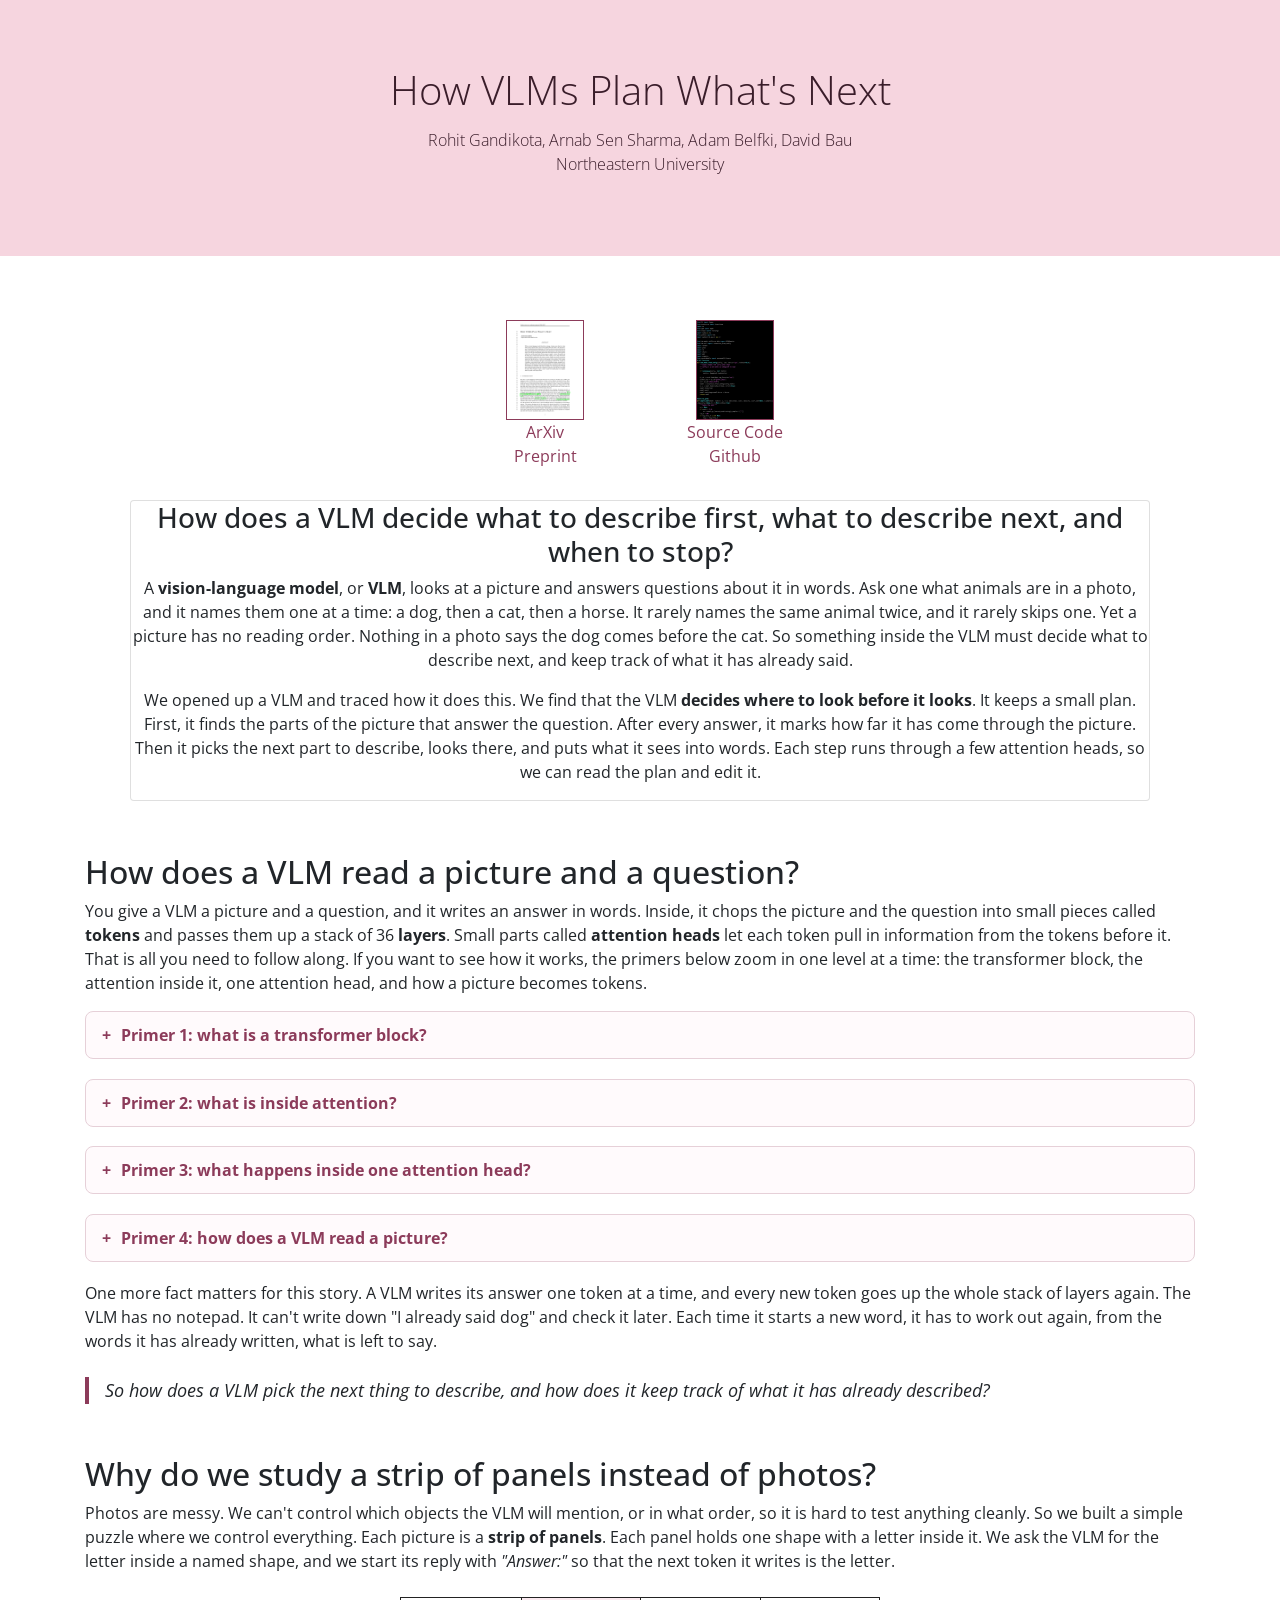
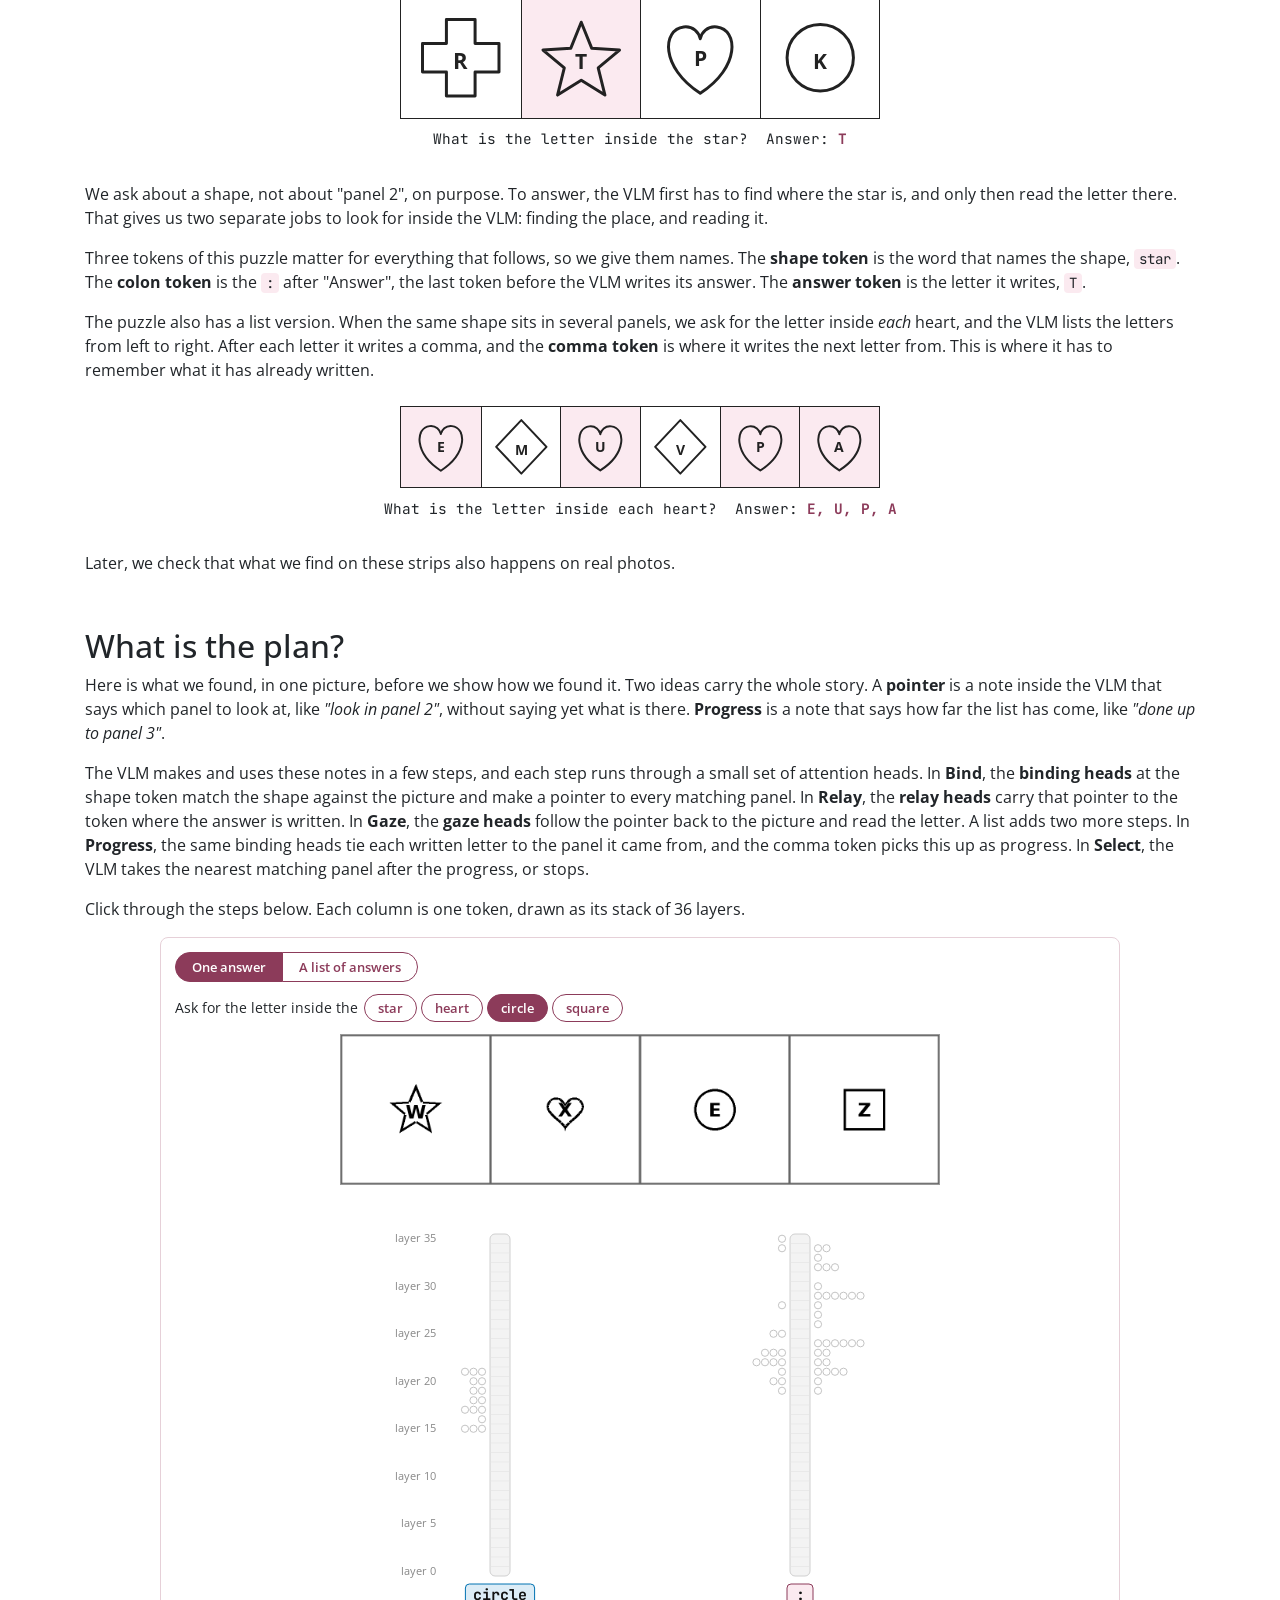
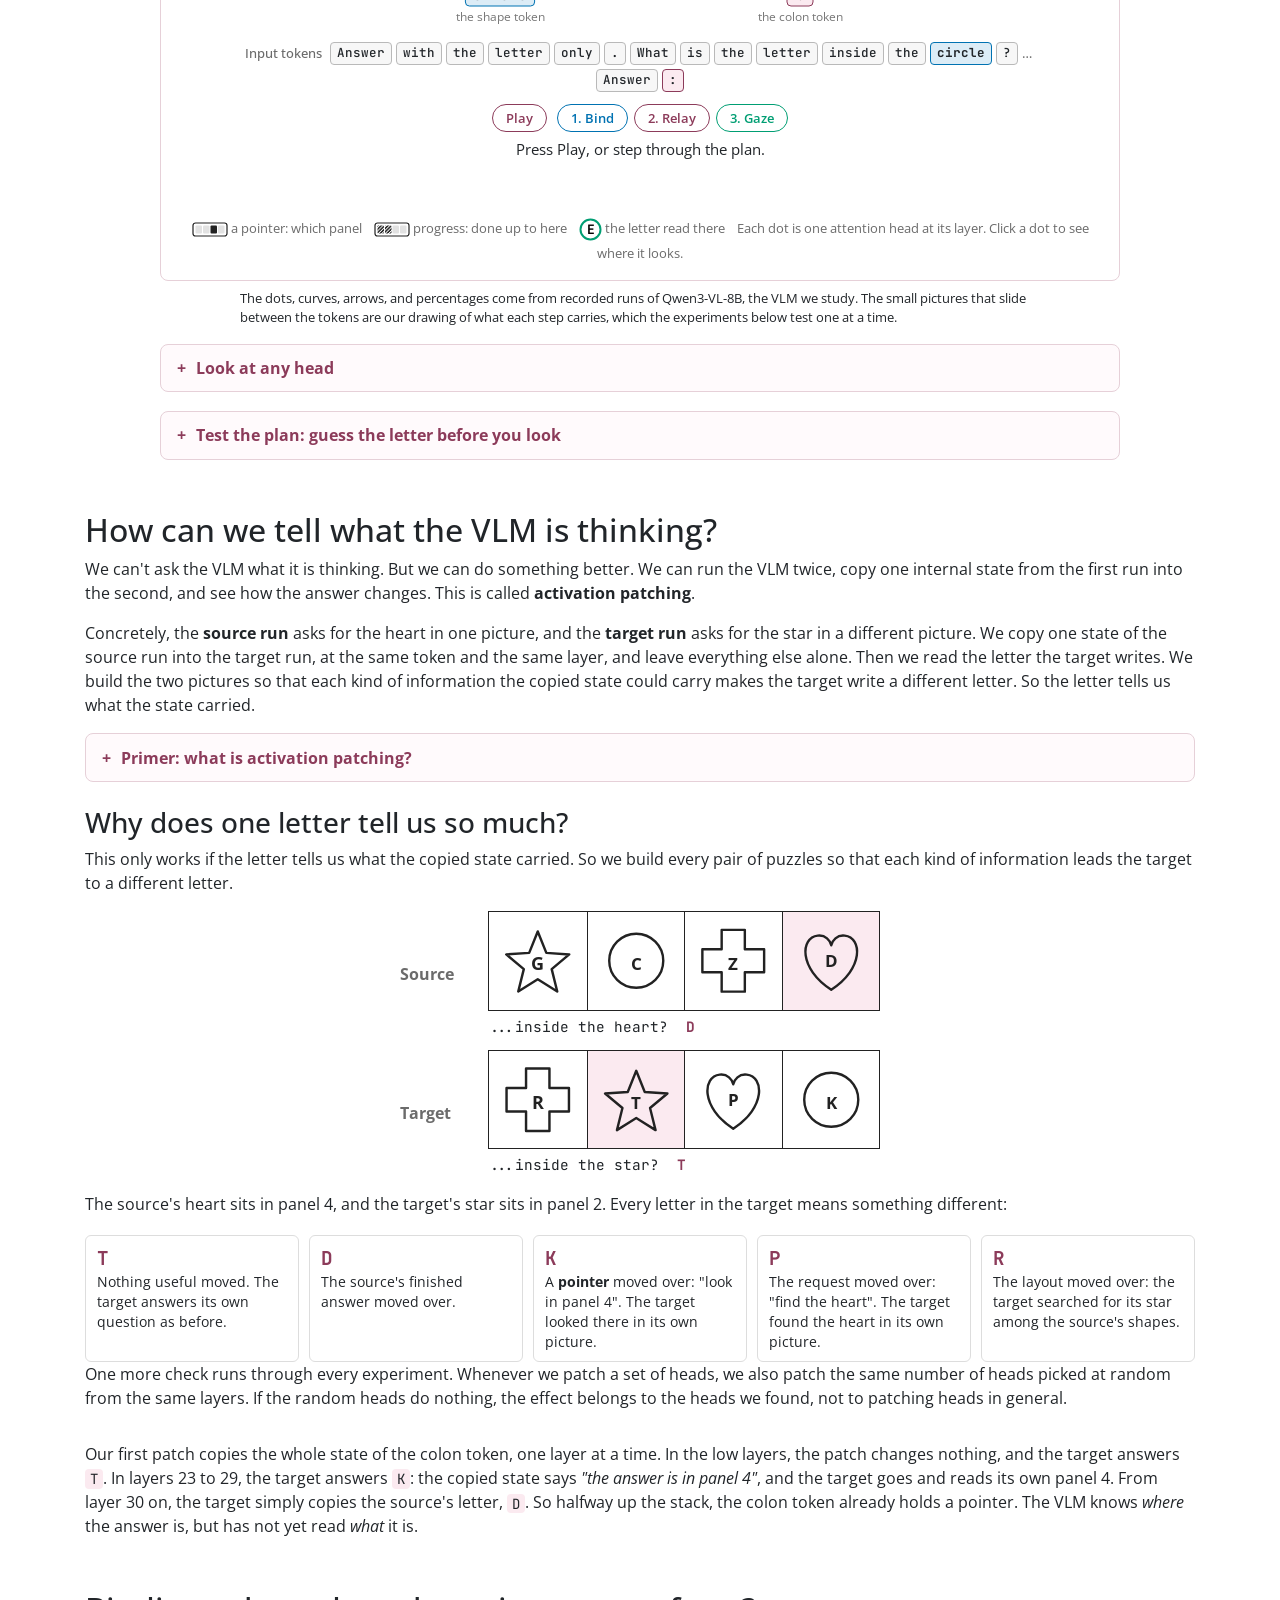
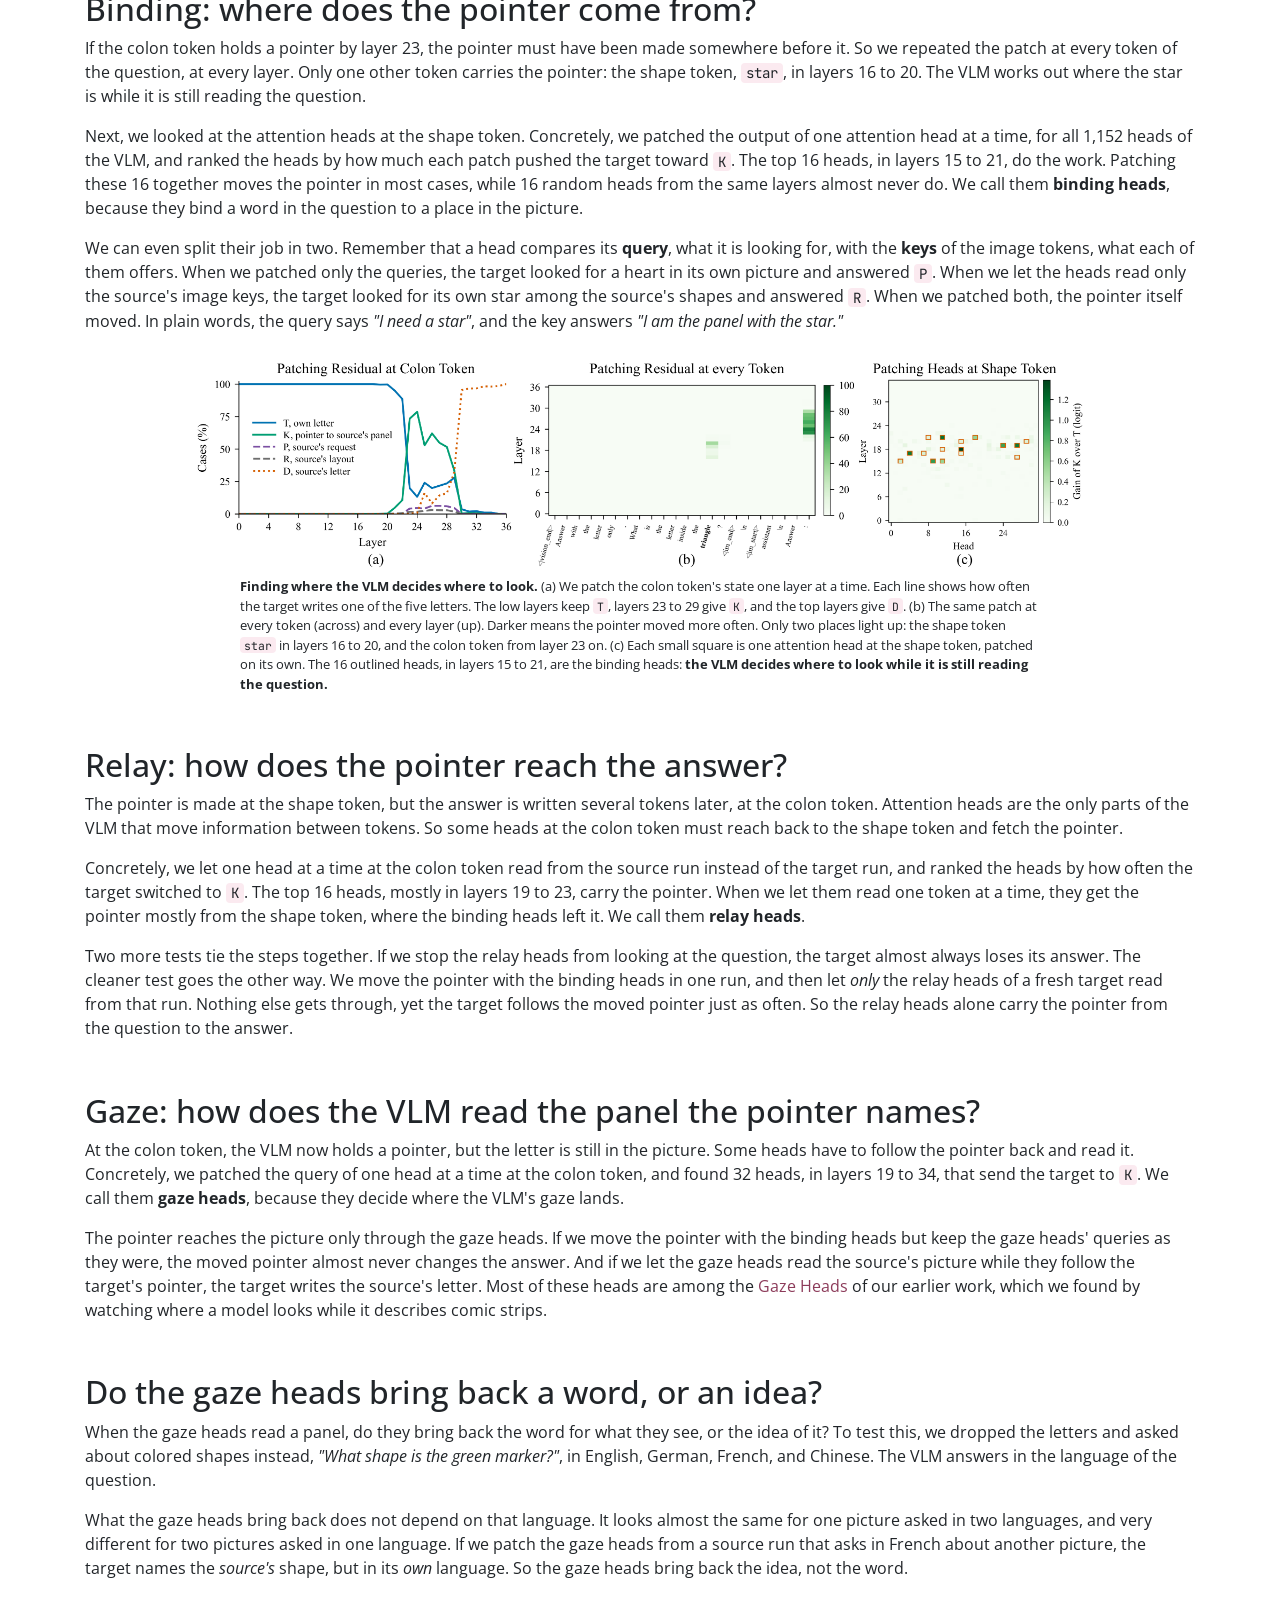
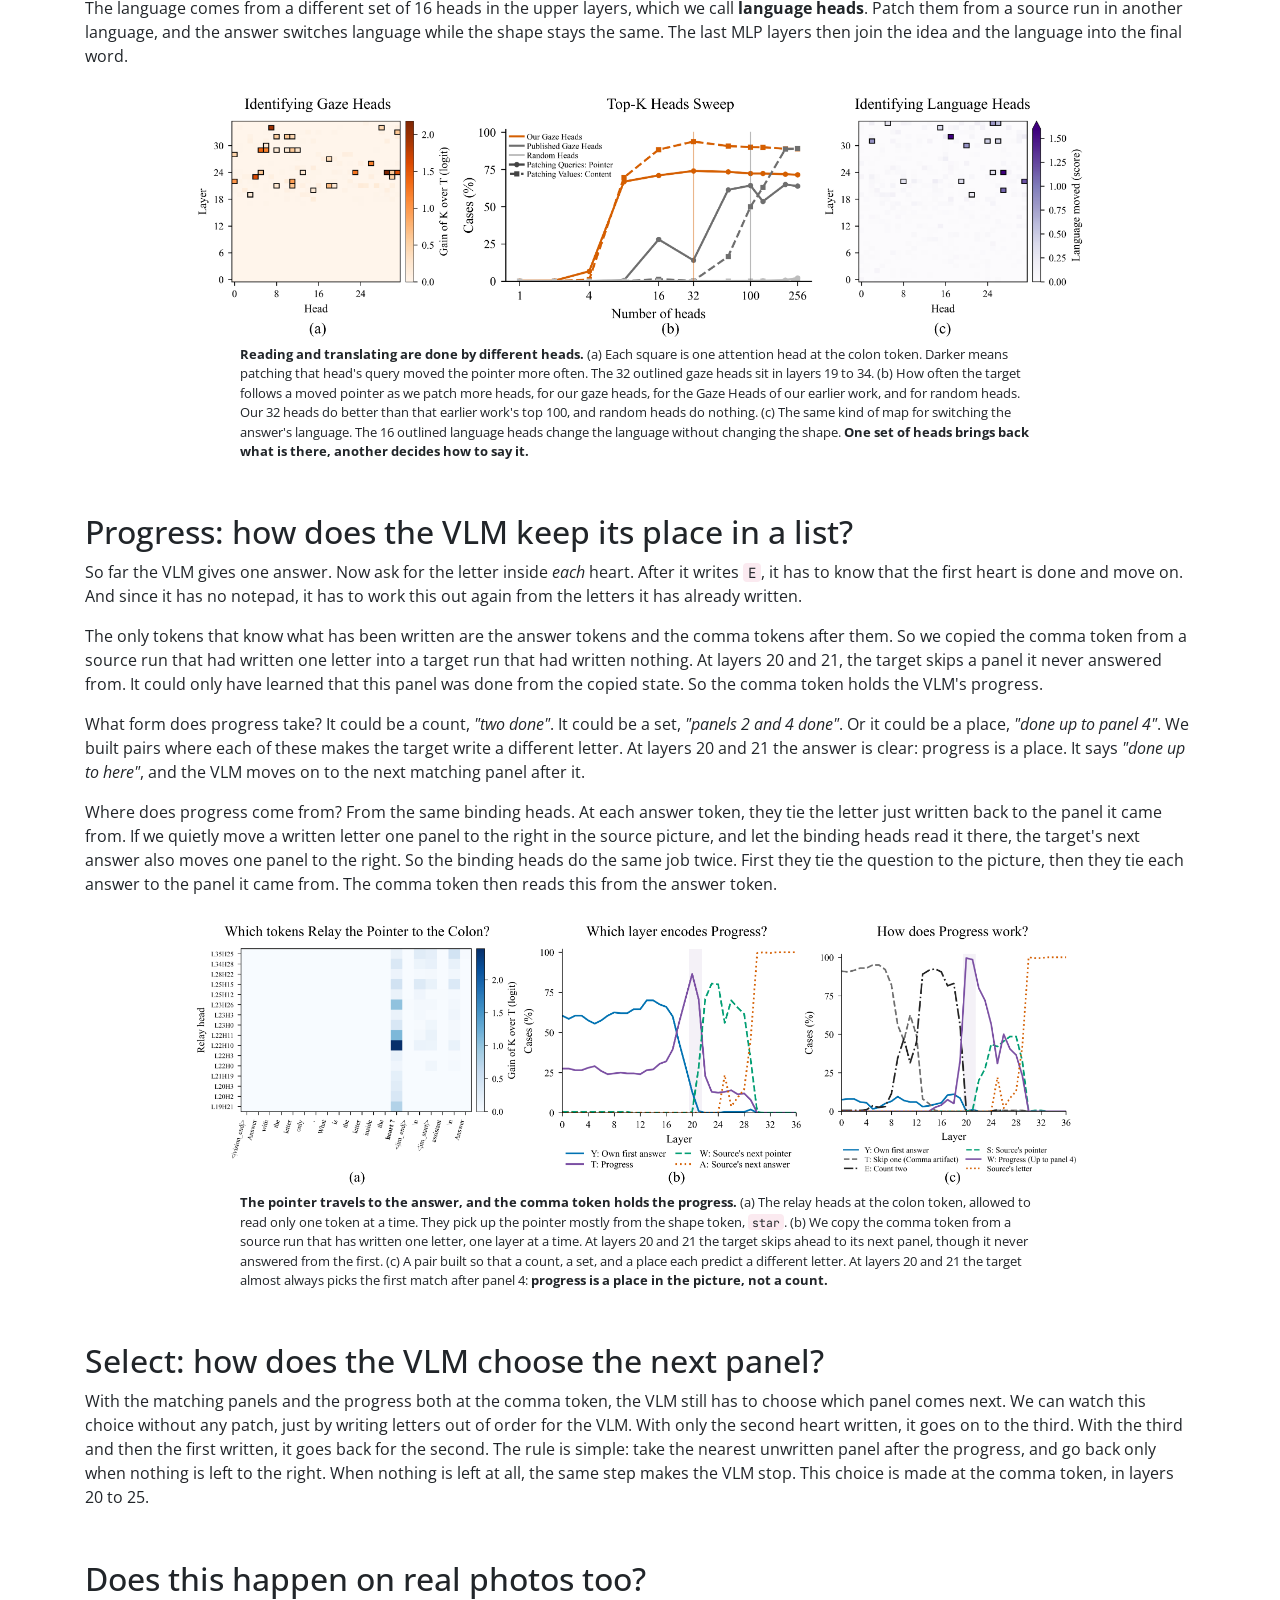
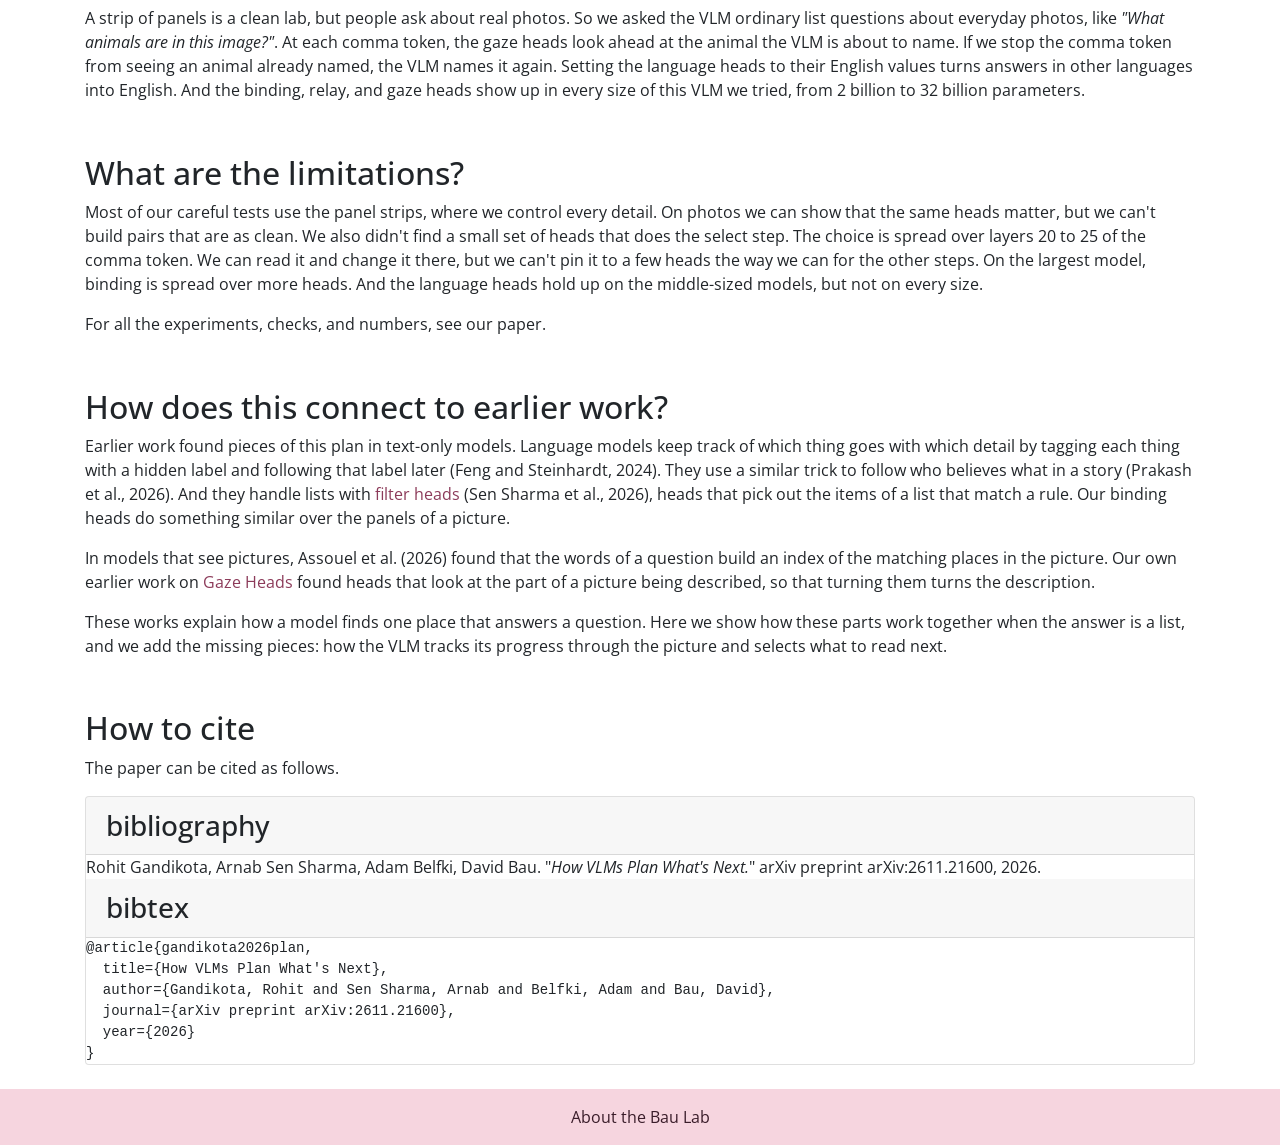
==== commit 9bc13522: "Rewrite the page prose: introduce tokens, pointer, and progress before the plan figure, use the pape" ====
--- a/public/index.html
+++ b/public/index.html
@@ -187,12 +187,12 @@
 
 <div class="card" style="max-width: 1020px;">
 <div class="card-block">
-<h3>How does a VLM decide what to describe first, what to describe next, and in what order?</h3>
+<h3>How does a VLM decide what to describe first, what to describe next, and when to stop?</h3>
 <p>
-A <b>vision-language model</b>, or <b>VLM</b>, looks at a picture and answers questions about it in words. Ask a VLM what is in a photo, and it names things one at a time: a dog, then a cat, then a horse. It almost never names the same thing twice, and it rarely skips one. But a picture has no reading order. Nothing in a photo says the dog comes before the cat. So how does a VLM decide what to describe first, what comes next, and when it is done?
+A <b>vision-language model</b>, or <b>VLM</b>, looks at a picture and answers questions about it in words. Ask one what animals are in a photo, and it names them one at a time: a dog, then a cat, then a horse. It rarely names the same animal twice, and it rarely skips one. Yet a picture has no reading order. Nothing in a photo says the dog comes before the cat. So something inside the VLM must decide what to describe next, and keep track of what it has already said.
 </p>
 <p>
-We opened up a VLM and traced how it does this. We found that the VLM <b>decides where to look before it looks</b>. A few small teams of parts inside the VLM work together. One team finds the right places in the picture. Another carries those places to the moment the VLM is about to answer. A third looks back at the picture and reads what is there. And after every answer, the VLM keeps a simple bookmark of how far it has come.
+We opened up a VLM and traced how it does this. We find that the VLM <b>decides where to look before it looks</b>. It keeps a small plan. First, it finds the parts of the picture that answer the question. After every answer, it marks how far it has come through the picture. Then it picks the next part to describe, looks there, and puts what it sees into words. Each step runs through a few attention heads, so we can read the plan and edit it.
 </p>
 </div><!--card-block-->
 </div><!--card-->
@@ -253,11 +253,28 @@
 
 
 
-<p>A VLM writes its answer one token at a time, and every new token goes through the whole stack again. This creates a real puzzle. The VLM has no notepad. It can't write down "I already said dog" and look at it later. Every time it starts a new word, it has to work out again, from the words it has already written, what is left to say.</p>
+<p>One more fact matters for this story. A VLM writes its answer one token at a time, and every new token goes up the whole stack of layers again. The VLM has no notepad. It can't write down "I already said dog" and check it later. Each time it starts a new word, it has to work out again, from the words it has already written, what is left to say.</p>
 <p class="question">So how does a VLM pick the next thing to describe, and how does it keep track of what it has already described?</p>
 
+<h2>Why do we study a strip of panels instead of photos?</h2>
+<p>Photos are messy. We can't control which objects the VLM will mention, or in what order, so it is hard to test anything cleanly. So we built a simple puzzle where we control everything. Each picture is a <b>strip of panels</b>. Each panel holds one shape with a letter inside it. We ask the VLM for the letter inside a named shape, and we start its reply with <i>"Answer:"</i> so that the next token it writes is the letter.</p>
+<div class="demo">
+  <div class="strip" style="--n:4" data-strip="plus:R star:T heart:P circle:K" data-hit="1"></div>
+  <div class="prompt">What is the letter inside the star? &nbsp;Answer: <span class="ans">T</span></div>
+</div>
+<p>We ask about a shape, not about "panel 2", on purpose. To answer, the VLM first has to find where the star is, and only then read the letter there. That gives us two separate jobs to look for inside the VLM: finding the place, and reading it.</p>
+<p>Three tokens of this puzzle matter for everything that follows, so we give them names. The <b>shape token</b> is the word that names the shape, <span class="tok">star</span>. The <b>colon token</b> is the <span class="tok">:</span> after "Answer", the last token before the VLM writes its answer. The <b>answer token</b> is the letter it writes, <span class="tok">T</span>.</p>
+<p>The puzzle also has a list version. When the same shape sits in several panels, we ask for the letter inside <i>each</i> heart, and the VLM lists the letters from left to right. After each letter it writes a comma, and the <b>comma token</b> is where it writes the next letter from. This is where it has to remember what it has already written.</p>
+<div class="demo">
+  <div class="strip" style="--n:6" data-strip="heart:E diamond:M heart:U diamond:V heart:P heart:A" data-hit="0 2 4 5"></div>
+  <div class="prompt">What is the letter inside each heart? &nbsp;Answer: <span class="ans">E, U, P, A</span></div>
+</div>
+<p>Later, we check that what we find on these strips also happens on real photos.</p>
+
 <h2>What is the plan?</h2>
-<p>Here is the answer in one picture. Click through it one step at a time. In the sections after it, we explain each step and how we found it.</p>
+<p>Here is what we found, in one picture, before we show how we found it. Two ideas carry the whole story. A <b>pointer</b> is a note inside the VLM that says which panel to look at, like <i>"look in panel 2"</i>, without saying yet what is there. <b>Progress</b> is a note that says how far the list has come, like <i>"done up to panel 3"</i>.</p>
+<p>The VLM makes and uses these notes in a few steps, and each step runs through a small set of attention heads. In <b>Bind</b>, the <b>binding heads</b> at the shape token match the shape against the picture and make a pointer to every matching panel. In <b>Relay</b>, the <b>relay heads</b> carry that pointer to the token where the answer is written. In <b>Gaze</b>, the <b>gaze heads</b> follow the pointer back to the picture and read the letter. A list adds two more steps. In <b>Progress</b>, the same binding heads tie each written letter to the panel it came from, and the comma token picks this up as progress. In <b>Select</b>, the VLM takes the nearest matching panel after the progress, or stops.</p>
+<p>Click through the steps below. Each column is one token, drawn as its stack of 36 layers.</p>
 <figure id="plan" aria-label="Interactive walk-through of the plan">
 <div class="pv-card">
   <div class="pv-picker"><span id="pv-modes" class="pv-modes"></span></div>
@@ -278,7 +295,7 @@
     &nbsp;&nbsp; <svg width="23" height="23" viewBox="-11.5 -11.5 23 23" aria-hidden="true"><circle r="10" fill="#fff" stroke="#009E73" stroke-width="2"/><text y="4.6" text-anchor="middle" font-family="JetBrains Mono, Menlo, monospace" font-size="13" font-weight="700">E</text></svg> the letter read there
     &nbsp;&nbsp; Each dot is one attention head at its layer. Click a dot to see where it looks.</p>
 </div>
-<figcaption>The dots, curves, arrows, and percentages are read from recorded runs of Qwen3-VL-8B. The small pictures that slide between the tokens are our drawing of what each step carries, as the patching experiments below show.</figcaption>
+<figcaption>The dots, curves, arrows, and percentages come from recorded runs of Qwen3-VL-8B, the VLM we study. The small pictures that slide between the tokens are our drawing of what each step carries, which the experiments below test one at a time.</figcaption>
 
 <details class="primer">
 <summary>Look at any head</summary>
@@ -316,31 +333,16 @@
 <details class="primer">
 <summary>Test the plan: guess the letter before you look</summary>
 <div class="primer-body">
-<p class="pv-note" style="margin:0 0 4px">A patch copies one internal state from the source run into the target run. The letter the target then writes tells us what that state carried.</p>
+<p class="pv-note" style="margin:0 0 4px">Here we copy one internal state from one run of the VLM, the <b>source run</b>, into another, the <b>target run</b>. This copy is called a patch, and the sections below explain it. Guess the letter the target writes, then check: it tells us what the copied state carried.</p>
 <div class="pv-pair" id="pv-pair"></div>
 <div class="pv-patches" id="pv-patches"></div>
 </div>
 </details>
 </figure>
 
-<h2>Why do we use a strip of panels instead of photos?</h2>
-<p>Photos are messy. We can't control which objects the VLM will mention, or in what order, so it is hard to test anything cleanly. Instead, we built a simple puzzle where we control everything. Each picture is a <b>strip of panels</b>. Each panel holds one shape, with a letter written inside it. We ask the VLM for the letter inside a named shape.</p>
-<div class="demo">
-  <div class="strip" style="--n:4" data-strip="plus:R star:T heart:P circle:K" data-hit="1"></div>
-  <div class="prompt">What is the letter inside the star? &nbsp;Answer: <span class="ans">T</span></div>
-</div>
-<p>Notice that we ask about a shape, not about "panel 2". To answer, the VLM first has to find where the star is, and only then read the letter. That gives us two separate jobs to look for inside the VLM: finding the place, and reading it.</p>
-<p>The puzzle also has a list version. When the same shape shows up in several panels, we ask for the letter inside <i>each</i> heart, and the VLM lists them from left to right. This is where it has to remember what it has already written.</p>
-<div class="demo">
-  <div class="strip" style="--n:6" data-strip="heart:E diamond:M heart:U diamond:V heart:P heart:A" data-hit="0 2 4 5"></div>
-  <div class="prompt">What is the letter inside each heart? &nbsp;Answer: <span class="ans">E, U, P, A</span></div>
-</div>
-<p>Later, we check that everything we find on these strips also happens on real photos.</p>
-
 <h2>How can we tell what the VLM is thinking?</h2>
-<p>We can't ask the VLM what it is thinking. But we can do something better. We can copy a token's state from one run of the VLM and paste it into another run, at the same token and the same layer, and see how the answer changes. This is called <b>activation patching</b>.</p>
-<p>Concretely, we run the VLM on two puzzles. The <b>source</b> run asks for the heart in one picture, and the <b>target</b> run asks for the star in a different picture. We paste one state from the source into the target and read the target's new answer. We design the two pictures so that each kind of information the state could carry makes the target say a different letter. So the letter tells us what was inside the state.</p>
-
+<p>We can't ask the VLM what it is thinking. But we can do something better. We can run the VLM twice, copy one internal state from the first run into the second, and see how the answer changes. This is called <b>activation patching</b>.</p>
+<p>Concretely, the <b>source run</b> asks for the heart in one picture, and the <b>target run</b> asks for the star in a different picture. We copy one state of the source run into the target run, at the same token and the same layer, and leave everything else alone. Then we read the letter the target writes. We build the two pictures so that each kind of information the copied state could carry makes the target write a different letter. So the letter tells us what the state carried.</p>
 <details class="primer" id="primer-patching">
 <summary>Primer: what is activation patching?</summary>
 <div class="primer-body">
@@ -354,7 +356,7 @@
 
 <div class="demo">
 <h3>Why does one letter tell us so much?</h3>
-<p>Patching only works if the answer tells us what the pasted activation carried. So we build every pair of puzzles so that each kind of information it could carry leads the target to a different letter.</p>
+<p>This only works if the letter tells us what the copied state carried. So we build every pair of puzzles so that each kind of information leads the target to a different letter.</p>
 <div class="pair">
   <span class="lab">Source</span>
   <div><div class="strip" style="--n:4" data-strip="star:G circle:C plus:Z heart:D" data-hit="3"></div><div class="prompt">...inside the heart? &nbsp;<span class="ans">D</span></div></div>
@@ -365,65 +367,67 @@
 <div class="outcomes">
   <div><span class="L">T</span>Nothing useful moved. The target answers its own question as before.</div>
   <div><span class="L">D</span>The source's finished answer moved over.</div>
-  <div><span class="L">K</span>A <b>place</b> moved over: "look in panel 4". The target looked there in its own picture.</div>
-  <div><span class="L">P</span>The question moved over: "find the heart". The target found the heart in its own picture.</div>
+  <div><span class="L">K</span>A <b>pointer</b> moved over: "look in panel 4". The target looked there in its own picture.</div>
+  <div><span class="L">P</span>The request moved over: "find the heart". The target found the heart in its own picture.</div>
   <div><span class="L">R</span>The layout moved over: the target searched for its star among the source's shapes.</div>
 </div>
-<p>One more check runs through every experiment. Whenever we paste a team of heads, we also paste the same number of heads picked at random from the same layers. If the random heads do nothing, the effect belongs to the team we found, not to pasting heads in general.</p>
-</div>
-
-
-<p>Our first patch is at the colon after <i>"Answer"</i>, the last token before the answer, one layer at a time. Low in the stack, pasting changes nothing. In the middle, around layers 23 to 29, the target answers <span class="tok">K</span>: the pasted state says <i>"the answer is in panel 4"</i>, and the target goes and reads its own panel 4. Near the top, the target simply copies the source's letter <span class="tok">D</span>. So halfway through, the VLM already knows <i>where</i> the answer is, but has not yet read <i>what</i> it is. We call that kind of "look here" note a <b>pointer</b>.</p>
-
-<h2>Binding: when does the VLM decide where to look?</h2>
-<p>If the colon already holds a pointer by the middle layers, the pointer must have been made somewhere before it. So we repeated the pasting at every token of the question, at every layer. Only one other token lit up: the shape word itself, <span class="tok">star</span>. The VLM works out where the star is while it is still reading the question.</p>
-<p>Next, we zoomed in on the attention heads at that word. Concretely, we pasted the output of just one attention head at a time, for every one of the VLM's 1,152 heads, and counted how often the target switched to <span class="tok">K</span>. A small team of 16 heads, in layers 15 to 21, did almost all the work. Pasting just those 16 moves the pointer most of the time. As a check, we also pasted 16 heads picked at random from the same layers, and they did almost nothing. We call the 16 heads <b>binding heads</b>, because they bind a word in the question to a place in the picture.</p>
-<p>We could even split their job in two. Remember that a head matches its <b>query</b>, what it is looking for, against the <b>keys</b> of the image tokens, the labels they carry. When we pasted only the queries, the target searched for a heart in its own picture and answered <span class="tok">P</span>. When we pasted only the image keys, the target searched for its own star among the source's shapes and answered <span class="tok">R</span>. When we pasted both, the pointer itself moved. In plain words, the head says <i>"I need a star"</i>, and the patches answer <i>"I am the panel with the star."</i></p>
+<p>One more check runs through every experiment. Whenever we patch a set of heads, we also patch the same number of heads picked at random from the same layers. If the random heads do nothing, the effect belongs to the heads we found, not to patching heads in general.</p>
+</div>
+
+
+<p>Our first patch copies the whole state of the colon token, one layer at a time. In the low layers, the patch changes nothing, and the target answers <span class="tok">T</span>. In layers 23 to 29, the target answers <span class="tok">K</span>: the copied state says <i>"the answer is in panel 4"</i>, and the target goes and reads its own panel 4. From layer 30 on, the target simply copies the source's letter, <span class="tok">D</span>. So halfway up the stack, the colon token already holds a pointer. The VLM knows <i>where</i> the answer is, but has not yet read <i>what</i> it is.</p>
+
+<h2>Binding: where does the pointer come from?</h2>
+<p>If the colon token holds a pointer by layer 23, the pointer must have been made somewhere before it. So we repeated the patch at every token of the question, at every layer. Only one other token carries the pointer: the shape token, <span class="tok">star</span>, in layers 16 to 20. The VLM works out where the star is while it is still reading the question.</p>
+<p>Next, we looked at the attention heads at the shape token. Concretely, we patched the output of one attention head at a time, for all 1,152 heads of the VLM, and ranked the heads by how much each patch pushed the target toward <span class="tok">K</span>. The top 16 heads, in layers 15 to 21, do the work. Patching these 16 together moves the pointer in most cases, while 16 random heads from the same layers almost never do. We call them <b>binding heads</b>, because they bind a word in the question to a place in the picture.</p>
+<p>We can even split their job in two. Remember that a head compares its <b>query</b>, what it is looking for, with the <b>keys</b> of the image tokens, what each of them offers. When we patched only the queries, the target looked for a heart in its own picture and answered <span class="tok">P</span>. When we let the heads read only the source's image keys, the target looked for its own star among the source's shapes and answered <span class="tok">R</span>. When we patched both, the pointer itself moved. In plain words, the query says <i>"I need a star"</i>, and the key answers <i>"I am the panel with the star."</i></p>
 <figure class="center_image" style="margin-top: 30px">
   <center><img src="images/paper/binding.png" style="width:100%; max-width:900px" alt="Three plots from the paper on where the pointer appears."></center>
-  <figcaption><b>Finding where the VLM decides where to look.</b> (a) Pasting at the colon, one layer at a time. Each line is how often the target gives one of the five letters. The low layers keep <span class="tok">T</span>, the middle layers give <span class="tok">K</span>, and the top layers give <span class="tok">D</span>. (b) The same pasting at every token (across) and every layer (up and down). Darker means the pointer moved more often. Only two spots light up: the word <span class="tok">star</span> around layer 20, and the colon from layer 23 on. (c) Each small square is one attention head at the word <span class="tok">star</span>, pasted on its own. The 16 outlined heads, in layers 15 to 21, carry the pointer: <b>the VLM decides where to look while it is still reading the question.</b></figcaption>
+  <figcaption><b>Finding where the VLM decides where to look.</b> (a) We patch the colon token's state one layer at a time. Each line shows how often the target writes one of the five letters. The low layers keep <span class="tok">T</span>, layers 23 to 29 give <span class="tok">K</span>, and the top layers give <span class="tok">D</span>. (b) The same patch at every token (across) and every layer (up). Darker means the pointer moved more often. Only two places light up: the shape token <span class="tok">star</span> in layers 16 to 20, and the colon token from layer 23 on. (c) Each small square is one attention head at the shape token, patched on its own. The 16 outlined heads, in layers 15 to 21, are the binding heads: <b>the VLM decides where to look while it is still reading the question.</b></figcaption>
 </figure>
 
-<h2>Relay: how does the pointer travel to the answer?</h2>
-<p>Here is a gap. The pointer is made at the word <span class="tok">star</span>, but the answer is written several tokens later, at the colon. Remember that attention heads are the only way information moves between tokens. So some heads at the colon must reach back to <span class="tok">star</span> and fetch the pointer.</p>
-<p>Concretely, we let one head at a time at the colon read from the source run instead of the target, and counted how often the target switched to <span class="tok">K</span>. Another team of 16 heads stood out. When we let these heads read from only one token at a time, they got the pointer mostly from <span class="tok">star</span>, exactly where the binding heads left it. We call them <b>relay heads</b>.</p>
-<p>Two more tests tie the teams together. If we stop the relay heads from looking at the question, the VLM almost always loses its answer. And here is the cleaner one: we move the pointer with the binding heads in a separate run, and then let <i>only</i> the relay heads of a fresh target read from that run. Nothing else gets through. The target still follows the moved pointer just as often. So the relay heads alone carry the pointer from the question to the answer.</p>
-
-<h2>Gaze: how does the VLM read the panel it points to?</h2>
-<p>At the colon, the VLM now holds a pointer, but the letter is still sitting in the picture. Something has to follow the pointer back and read it. Concretely, we pasted only the query of one head at a time at the colon, and found 32 heads, all in the upper half of the VLM, that send the target to <span class="tok">K</span>. We call them <b>gaze heads</b>, because they decide where the VLM's gaze lands.</p>
-<p>They behave exactly like someone following directions. If we move the pointer with the binding heads but hold the gaze heads fixed, the moved pointer does nothing at all: it only works through them. And if we let the gaze heads look at the source's picture while following the target's pointer, the target reads out the source's letter. Many of these heads are the same ones we found in earlier work, <a href="https://gaze.baulab.info/">Gaze Heads</a>, by watching where a model looks while it narrates a comic.</p>
+<h2>Relay: how does the pointer reach the answer?</h2>
+<p>The pointer is made at the shape token, but the answer is written several tokens later, at the colon token. Attention heads are the only parts of the VLM that move information between tokens. So some heads at the colon token must reach back to the shape token and fetch the pointer.</p>
+<p>Concretely, we let one head at a time at the colon token read from the source run instead of the target run, and ranked the heads by how often the target switched to <span class="tok">K</span>. The top 16 heads, mostly in layers 19 to 23, carry the pointer. When we let them read one token at a time, they get the pointer mostly from the shape token, where the binding heads left it. We call them <b>relay heads</b>.</p>
+<p>Two more tests tie the steps together. If we stop the relay heads from looking at the question, the target almost always loses its answer. The cleaner test goes the other way. We move the pointer with the binding heads in one run, and then let <i>only</i> the relay heads of a fresh target read from that run. Nothing else gets through, yet the target follows the moved pointer just as often. So the relay heads alone carry the pointer from the question to the answer.</p>
+
+<h2>Gaze: how does the VLM read the panel the pointer names?</h2>
+<p>At the colon token, the VLM now holds a pointer, but the letter is still in the picture. Some heads have to follow the pointer back and read it. Concretely, we patched the query of one head at a time at the colon token, and found 32 heads, in layers 19 to 34, that send the target to <span class="tok">K</span>. We call them <b>gaze heads</b>, because they decide where the VLM's gaze lands.</p>
+<p>The pointer reaches the picture only through the gaze heads. If we move the pointer with the binding heads but keep the gaze heads' queries as they were, the moved pointer almost never changes the answer. And if we let the gaze heads read the source's picture while they follow the target's pointer, the target writes the source's letter. Most of these heads are among the <a href="https://gaze.baulab.info/">Gaze Heads</a> of our earlier work, which we found by watching where a model looks while it describes comic strips.</p>
 
 <h2>Do the gaze heads bring back a word, or an idea?</h2>
-<p>When the gaze heads read a panel, do they bring back the word for what they saw, or something more like the idea of it? To test this, we dropped the letters and asked about colored shapes instead, <i>"What shape is the green marker?"</i>, in English, German, French, and Chinese. The VLM always answers in the language of the question.</p>
-<p>The gaze heads don't care about that language. What they bring back looks almost the same for one picture asked in two languages, and very different for two pictures asked in one language. If we paste the gaze heads from a source that asks in French about another picture, the target names the <i>source's</i> shape, but in its <i>own</i> language. So the gaze heads bring back the idea, not the word.</p>
-<p>The language comes from somewhere else. A separate team of 16 <b>language heads</b>, near the top of the VLM, carries the language of the question. Paste them, and the answer switches language while the shape stays the same. The last few layers then put the idea and the language together into the final word.</p>
+<p>When the gaze heads read a panel, do they bring back the word for what they see, or the idea of it? To test this, we dropped the letters and asked about colored shapes instead, <i>"What shape is the green marker?"</i>, in English, German, French, and Chinese. The VLM answers in the language of the question.</p>
+<p>What the gaze heads bring back does not depend on that language. It looks almost the same for one picture asked in two languages, and very different for two pictures asked in one language. If we patch the gaze heads from a source run that asks in French about another picture, the target names the <i>source's</i> shape, but in its <i>own</i> language. So the gaze heads bring back the idea, not the word.</p>
+<p>The language comes from a different set of 16 heads in the upper layers, which we call <b>language heads</b>. Patch them from a source run in another language, and the answer switches language while the shape stays the same. The last MLP layers then join the idea and the language into the final word.</p>
 <figure class="center_image" style="margin-top: 30px">
   <center><img src="images/paper/gaze_language.png" style="width:100%; max-width:900px" alt="Three plots from the paper on gaze heads and language heads."></center>
-  <figcaption><b>Reading and translating are done by different teams.</b> (a) Each square is one attention head at the colon. Darker means pasting that head's query moved the pointer more often. The 32 outlined gaze heads all sit in the upper half, layers 19 to 34. (b) How often the target follows a moved pointer as we include more heads, for our gaze heads and for the Gaze Heads from our earlier work. Our 32 heads do better than that earlier work's top 100, and random heads do nothing. (c) The same kind of map for switching the answer's language. The 16 outlined language heads change the language without changing the shape. <b>One team brings back what is there, another decides how to say it.</b></figcaption>
+  <figcaption><b>Reading and translating are done by different heads.</b> (a) Each square is one attention head at the colon token. Darker means patching that head's query moved the pointer more often. The 32 outlined gaze heads sit in layers 19 to 34. (b) How often the target follows a moved pointer as we patch more heads, for our gaze heads, for the Gaze Heads of our earlier work, and for random heads. Our 32 heads do better than that earlier work's top 100, and random heads do nothing. (c) The same kind of map for switching the answer's language. The 16 outlined language heads change the language without changing the shape. <b>One set of heads brings back what is there, another decides how to say it.</b></figcaption>
 </figure>
 
-<h2>How does the VLM keep its place in a list?</h2>
-<p>So far the VLM gives one answer. Now ask for the letter in <i>each</i> heart. After it writes <span class="tok">E,</span> it has to know that the first heart is done and move on. And since it has no notepad, it has to work this out again from the letters it has already written.</p>
-<p>The only tokens that know what has been written are the letters themselves and the commas after them. So we pasted the comma from a source that had written one letter into a target that had written nothing. Around layers 20 to 21, the target skips a panel it never answered from. The comma carries the VLM's progress.</p>
-<p>But what does that progress look like? It could be a count, <i>"two done"</i>. It could be a list, <i>"panels 2 and 4 done"</i>. Or it could be a place, <i>"done up to panel 4"</i>. We built pairs of pictures where each of these would make the VLM say a different letter. The answer was clear: it is a place. The comma holds a <b>bookmark</b> that says <i>"done up to here"</i>, and the VLM moves on to the next matching panel after it.</p>
-<p>Who sets the bookmark? The same binding heads. At each written letter, they link the letter back to the panel it came from. If we quietly move a written letter one panel to the right in the source picture, the target's next answer also jumps one panel to the right. The binding heads do the same job twice: first they tie the question to the picture, then they tie each answer to the spot it came from.</p>
+<h2>Progress: how does the VLM keep its place in a list?</h2>
+<p>So far the VLM gives one answer. Now ask for the letter inside <i>each</i> heart. After it writes <span class="tok">E</span>, it has to know that the first heart is done and move on. And since it has no notepad, it has to work this out again from the letters it has already written.</p>
+<p>The only tokens that know what has been written are the answer tokens and the comma tokens after them. So we copied the comma token from a source run that had written one letter into a target run that had written nothing. At layers 20 and 21, the target skips a panel it never answered from. It could only have learned that this panel was done from the copied state. So the comma token holds the VLM's progress.</p>
+<p>What form does progress take? It could be a count, <i>"two done"</i>. It could be a set, <i>"panels 2 and 4 done"</i>. Or it could be a place, <i>"done up to panel 4"</i>. We built pairs where each of these makes the target write a different letter. At layers 20 and 21 the answer is clear: progress is a place. It says <i>"done up to here"</i>, and the VLM moves on to the next matching panel after it.</p>
+<p>Where does progress come from? From the same binding heads. At each answer token, they tie the letter just written back to the panel it came from. If we quietly move a written letter one panel to the right in the source picture, and let the binding heads read it there, the target's next answer also moves one panel to the right. So the binding heads do the same job twice. First they tie the question to the picture, then they tie each answer to the panel it came from. The comma token then reads this from the answer token.</p>
 <figure class="center_image" style="margin-top: 30px">
-  <center><img src="images/paper/relay_progress.png" style="width:100%; max-width:900px" alt="Three plots from the paper on relay heads and the comma's bookmark."></center>
-  <figcaption><b>The pointer travels to the answer, and the comma remembers how far the list has gone.</b> (a) The relay heads at the colon, allowed to read only one token at a time. They pick up the pointer mostly from the word <span class="tok">star</span>. (b) Pasting the comma from a source that has written one letter, one layer at a time. At layers 20 and 21 the target skips ahead to its next panel, even though it never answered from the first. (c) A pair built so that a count, a list, and a place each predict a different letter. At layers 20 and 21 the target almost always picks the first match after panel 4: <b>progress is a place in the picture, not a count.</b></figcaption>
+  <center><img src="images/paper/relay_progress.png" style="width:100%; max-width:900px" alt="Three plots from the paper on relay heads and progress at the comma token."></center>
+  <figcaption><b>The pointer travels to the answer, and the comma token holds the progress.</b> (a) The relay heads at the colon token, allowed to read only one token at a time. They pick up the pointer mostly from the shape token, <span class="tok">star</span>. (b) We copy the comma token from a source run that has written one letter, one layer at a time. At layers 20 and 21 the target skips ahead to its next panel, though it never answered from the first. (c) A pair built so that a count, a set, and a place each predict a different letter. At layers 20 and 21 the target almost always picks the first match after panel 4: <b>progress is a place in the picture, not a count.</b></figcaption>
 </figure>
-<p>Last comes the choice of what to read next. We can watch it without pasting anything, just by handing the VLM letters out of order. With only the second heart written, it goes on to the third. With only the last heart written, it goes back for the earliest one it skipped. The rule is simple: take the nearest unread panel after the bookmark, and go back only when nothing is left ahead. When nothing is left at all, the same step tells the VLM to stop.</p>
+
+<h2>Select: how does the VLM choose the next panel?</h2>
+<p>With the matching panels and the progress both at the comma token, the VLM still has to choose which panel comes next. We can watch this choice without any patch, just by writing letters out of order for the VLM. With only the second heart written, it goes on to the third. With the third and then the first written, it goes back for the second. The rule is simple: take the nearest unwritten panel after the progress, and go back only when nothing is left to the right. When nothing is left at all, the same step makes the VLM stop. This choice is made at the comma token, in layers 20 to 25.</p>
 
 <h2>Does this happen on real photos too?</h2>
-<p>A strip of panels is a clean lab, but people ask about real photos. So we asked the VLM ordinary questions about everyday photos, like <i>"What animals are in this image?"</i>. The gaze heads look ahead at the animal the VLM is about to name. If we stop the comma from seeing an animal that was already named, the VLM names it again. Setting the language heads to English turns answers in other languages into English. And the binding, relay, and gaze teams show up in every size of this model we tried, from 2 billion to 32 billion parameters.</p>
+<p>A strip of panels is a clean lab, but people ask about real photos. So we asked the VLM ordinary list questions about everyday photos, like <i>"What animals are in this image?"</i>. At each comma token, the gaze heads look ahead at the animal the VLM is about to name. If we stop the comma token from seeing an animal already named, the VLM names it again. Setting the language heads to their English values turns answers in other languages into English. And the binding, relay, and gaze heads show up in every size of this VLM we tried, from 2 billion to 32 billion parameters.</p>
 
 <h2>What are the limitations?</h2>
-<p>Most of our careful tests use the panel strips, where we control every detail. On photos we can show that the same teams matter, but we can't build pairs that are as clean. We also didn't find a small team that makes the final choice of the next panel. That choice is spread over several layers. We can find it and change it through the comma, but not pin it to a few heads the way we can for the other steps. On the largest model, the binding work is spread over more heads. And the language heads hold up on the middle-sized models, but not on every size.</p>
+<p>Most of our careful tests use the panel strips, where we control every detail. On photos we can show that the same heads matter, but we can't build pairs that are as clean. We also didn't find a small set of heads that does the select step. The choice is spread over layers 20 to 25 of the comma token. We can read it and change it there, but we can't pin it to a few heads the way we can for the other steps. On the largest model, binding is spread over more heads. And the language heads hold up on the middle-sized models, but not on every size.</p>
 <p>For all the experiments, checks, and numbers, see our paper.</p>
 
 <h2>How does this connect to earlier work?</h2>
-<p>Earlier work found pieces of this picture in text-only models. Language models keep track of which thing goes with which detail by tagging each thing with a hidden label and following that label later (Feng and Steinhardt, 2024). They use a similar trick to follow who believes what in a story (Prakash et al., 2026). And they handle lists with <a href="https://openreview.net/forum?id=iPFlJESrsh">filter heads</a> (Sen Sharma et al., 2026), heads that pick out the items of a list that match a rule. Our binding heads do something similar over the panels of a picture.</p>
-<p>In models that see pictures, Assouel et al. (2026) found that the words of a question build an index of matching places in the picture. Our own earlier work on <a href="https://gaze.baulab.info/">Gaze Heads</a> found heads that look at the part of a picture being described, so that turning them turns the description.</p>
-<p>These works explain how a model finds one place that answers a question. Here we show how these parts work together when the answer is a list, and we add the missing piece: how the VLM keeps its place in the picture and chooses what to read next.</p>
+<p>Earlier work found pieces of this plan in text-only models. Language models keep track of which thing goes with which detail by tagging each thing with a hidden label and following that label later (Feng and Steinhardt, 2024). They use a similar trick to follow who believes what in a story (Prakash et al., 2026). And they handle lists with <a href="https://openreview.net/forum?id=iPFlJESrsh">filter heads</a> (Sen Sharma et al., 2026), heads that pick out the items of a list that match a rule. Our binding heads do something similar over the panels of a picture.</p>
+<p>In models that see pictures, Assouel et al. (2026) found that the words of a question build an index of the matching places in the picture. Our own earlier work on <a href="https://gaze.baulab.info/">Gaze Heads</a> found heads that look at the part of a picture being described, so that turning them turns the description.</p>
+<p>These works explain how a model finds one place that answers a question. Here we show how these parts work together when the answer is a list, and we add the missing pieces: how the VLM tracks its progress through the picture and selects what to read next.</p>
 
 
 <h2>How to cite</h2>
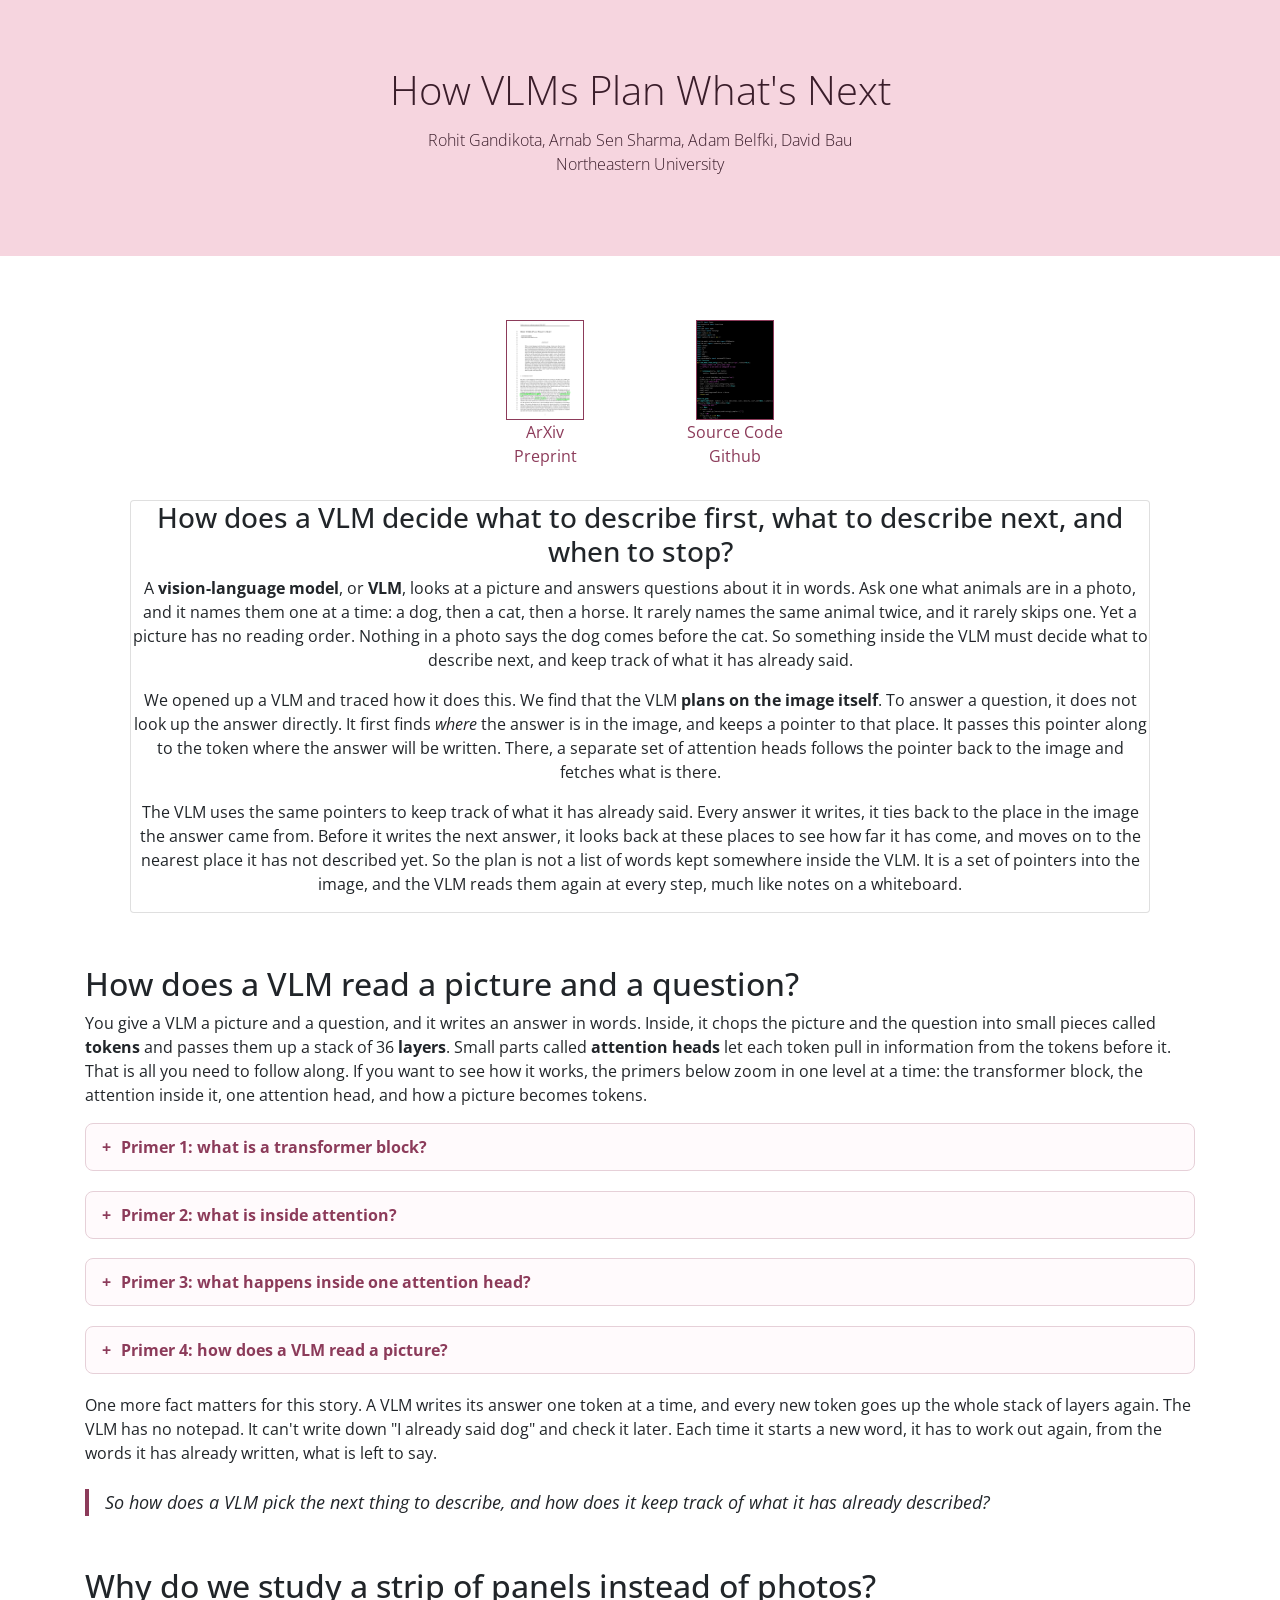
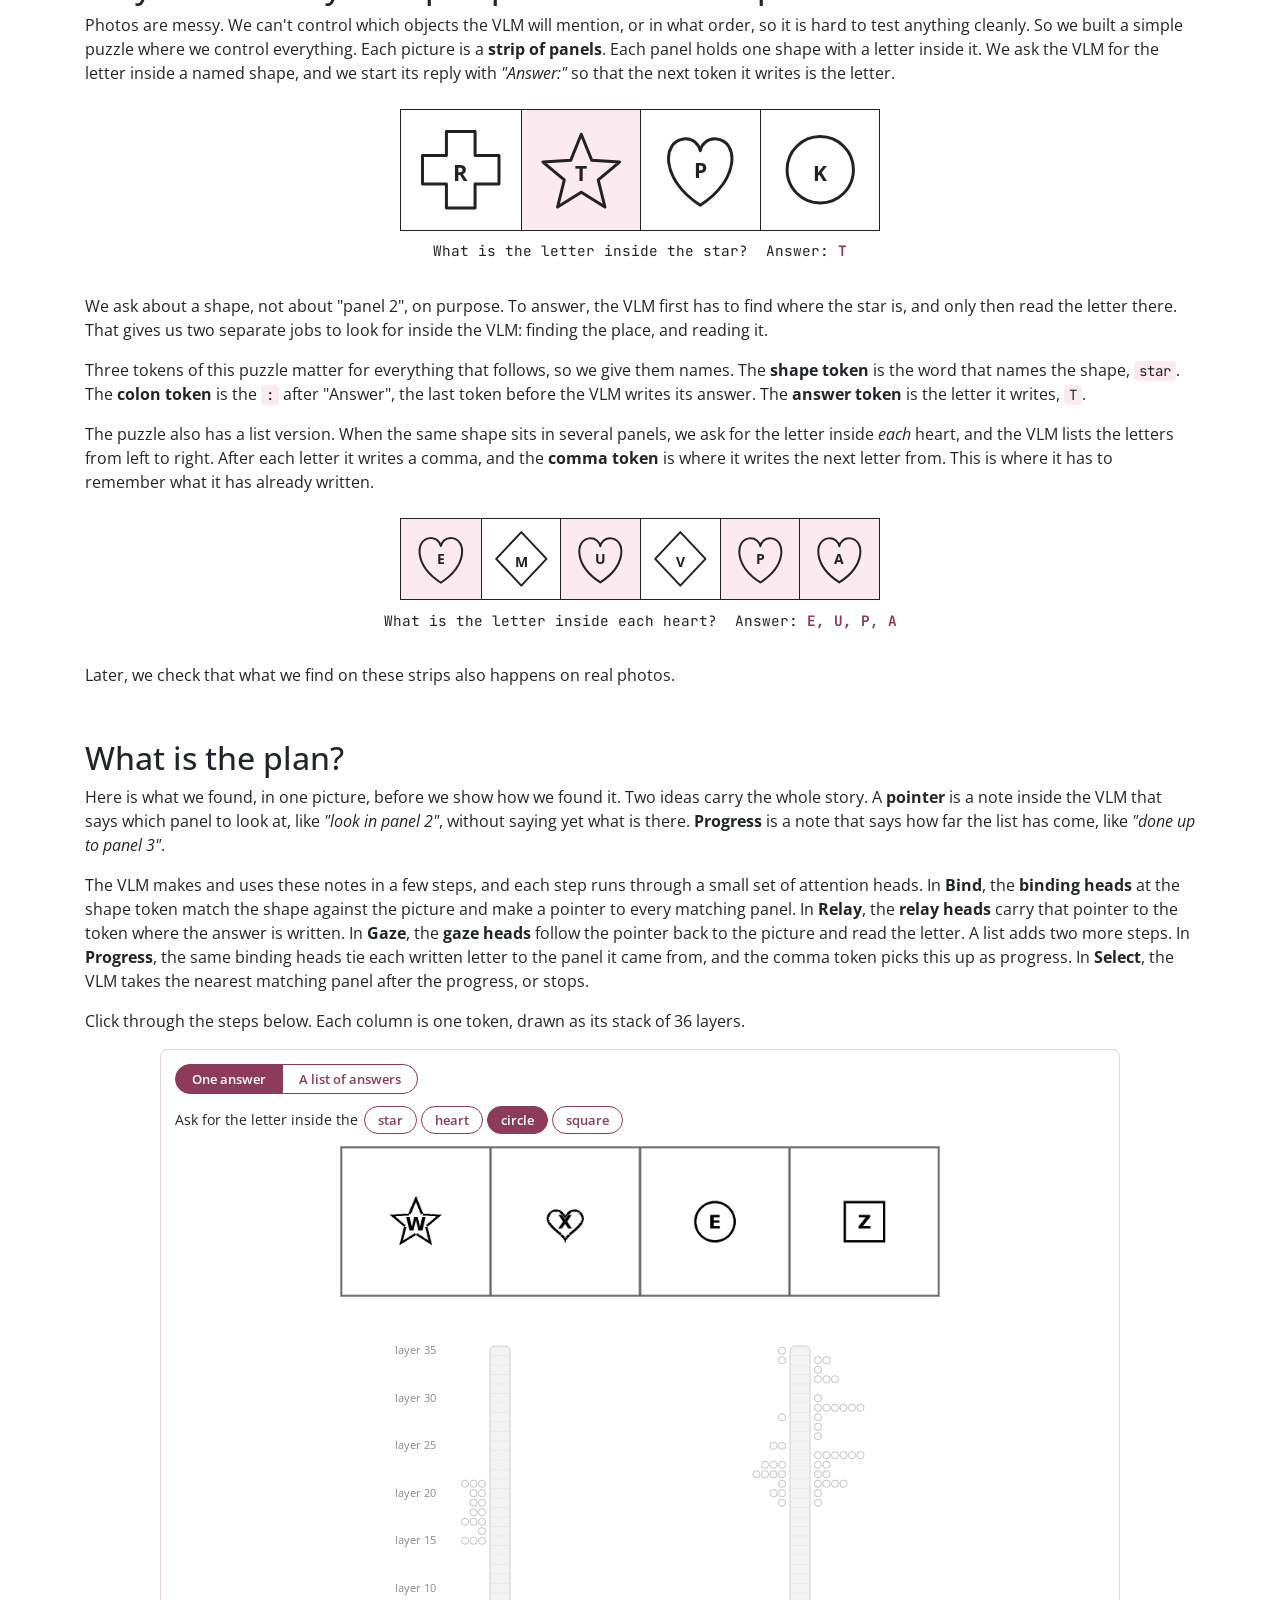
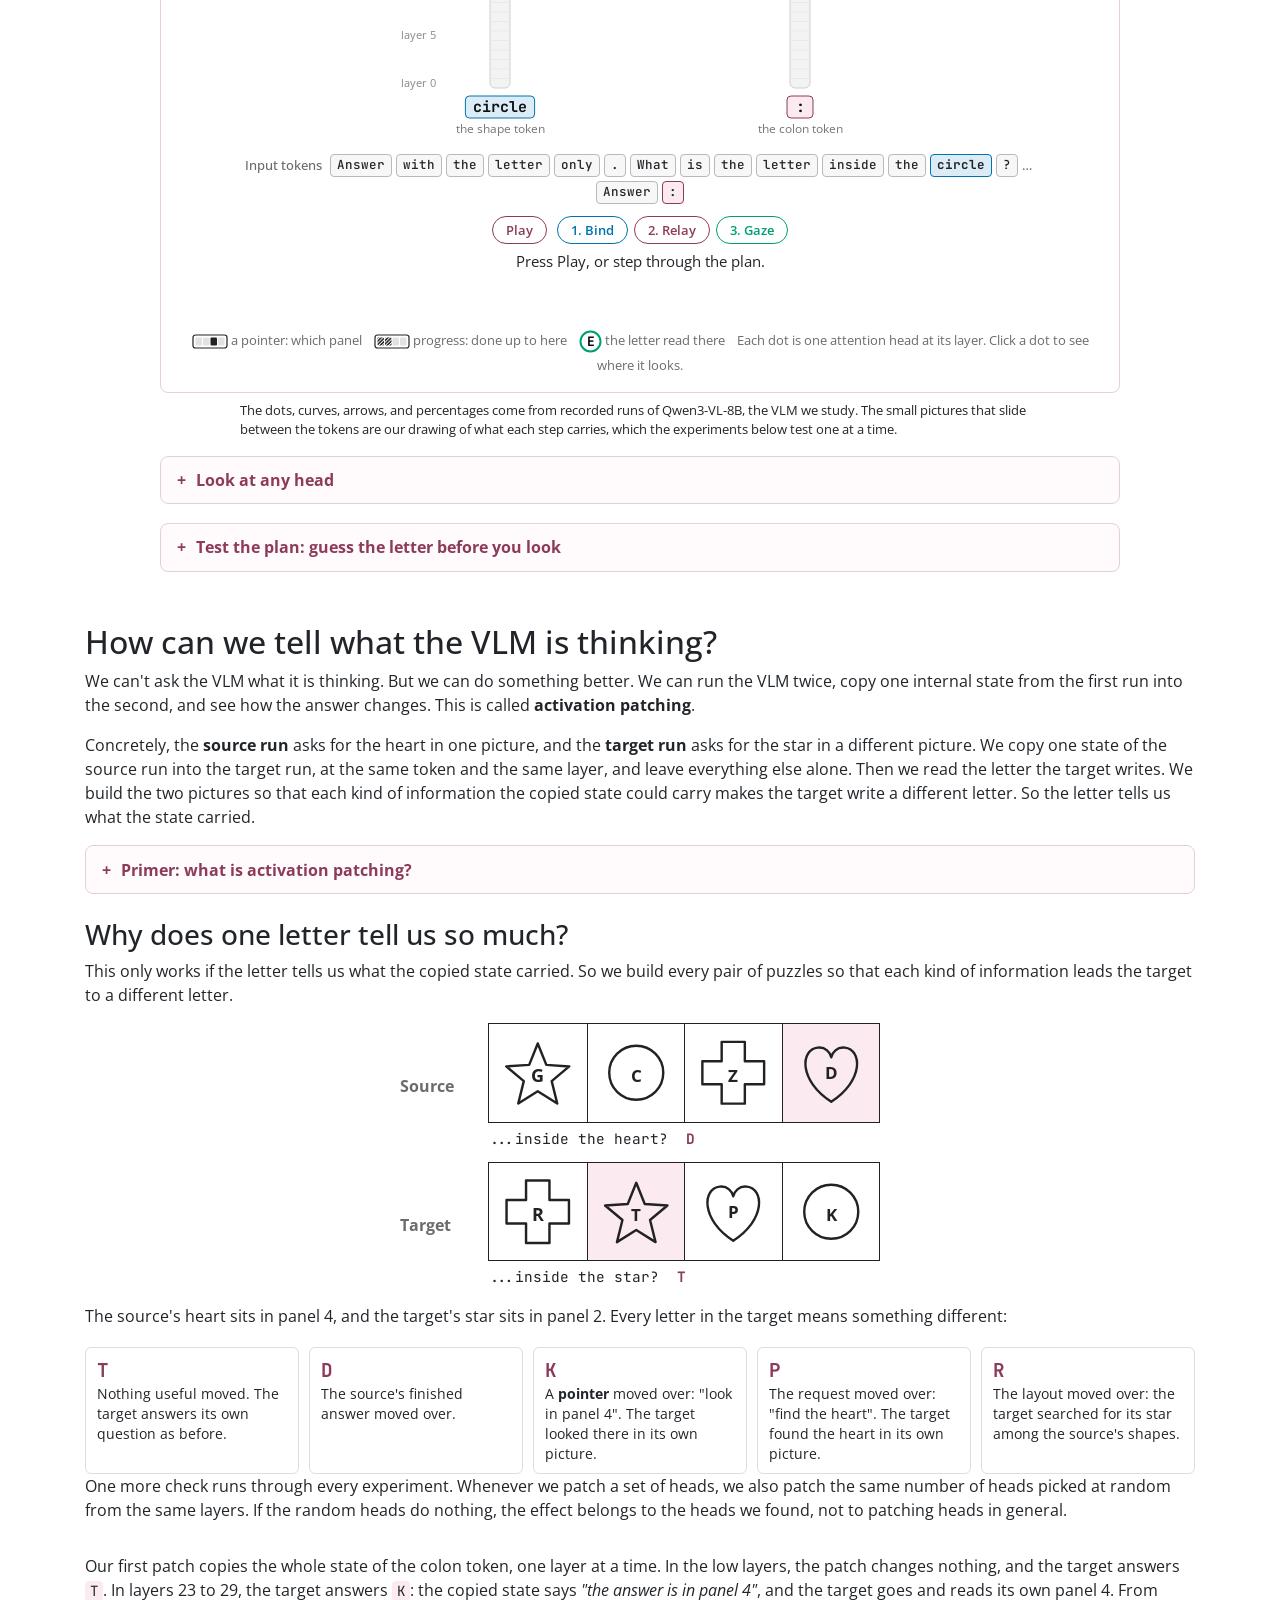
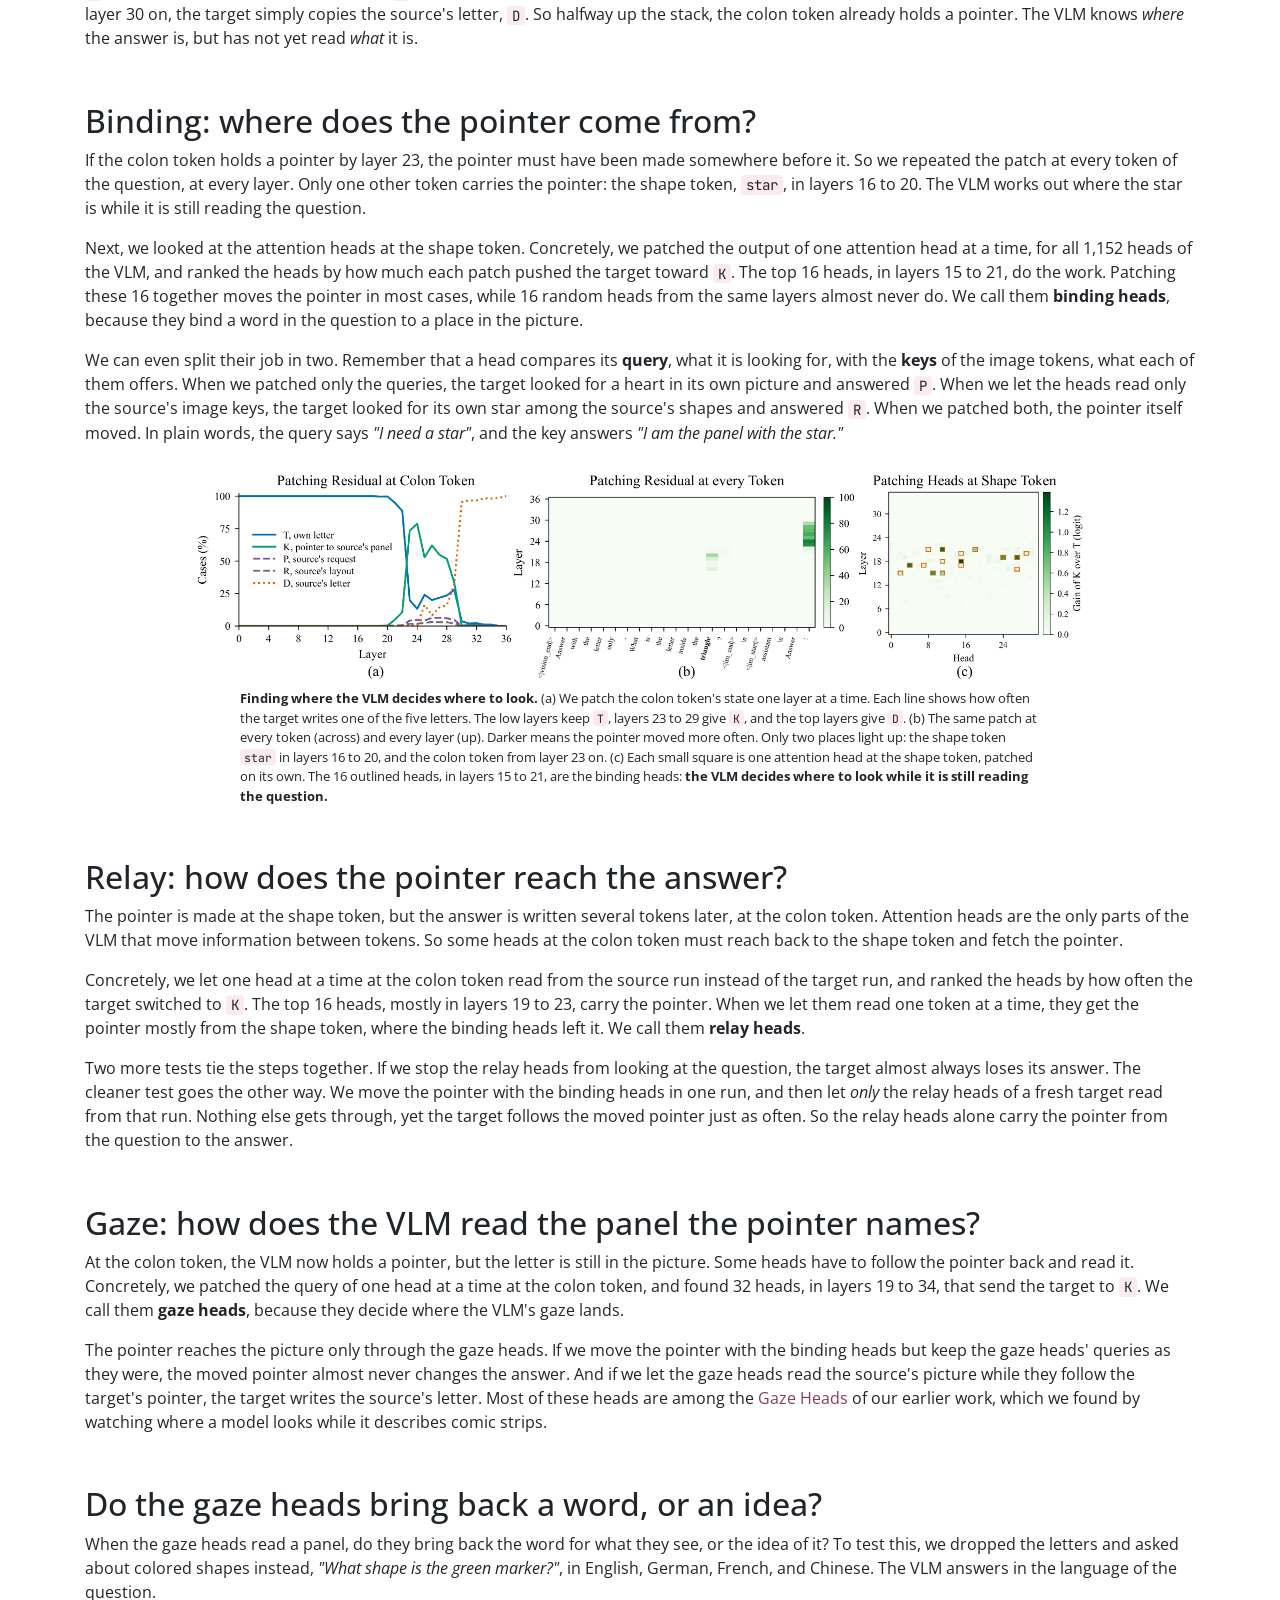
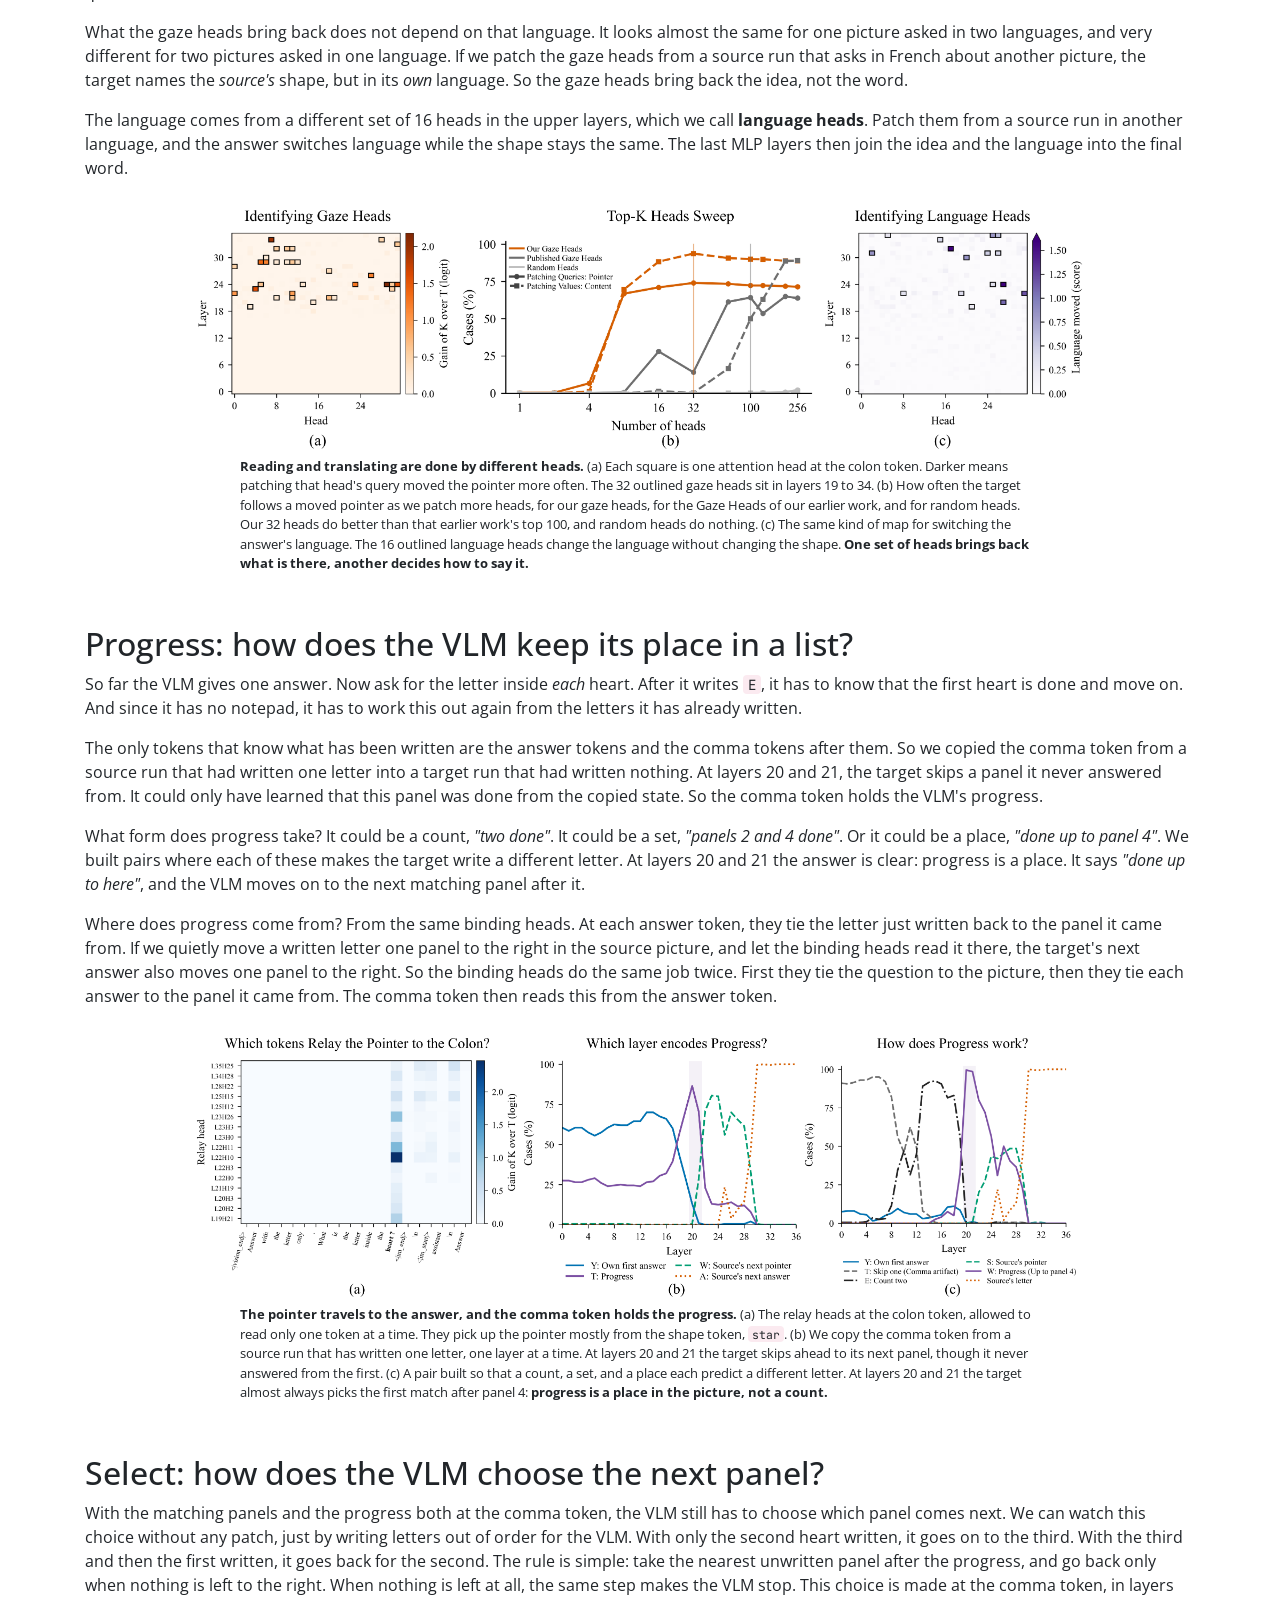
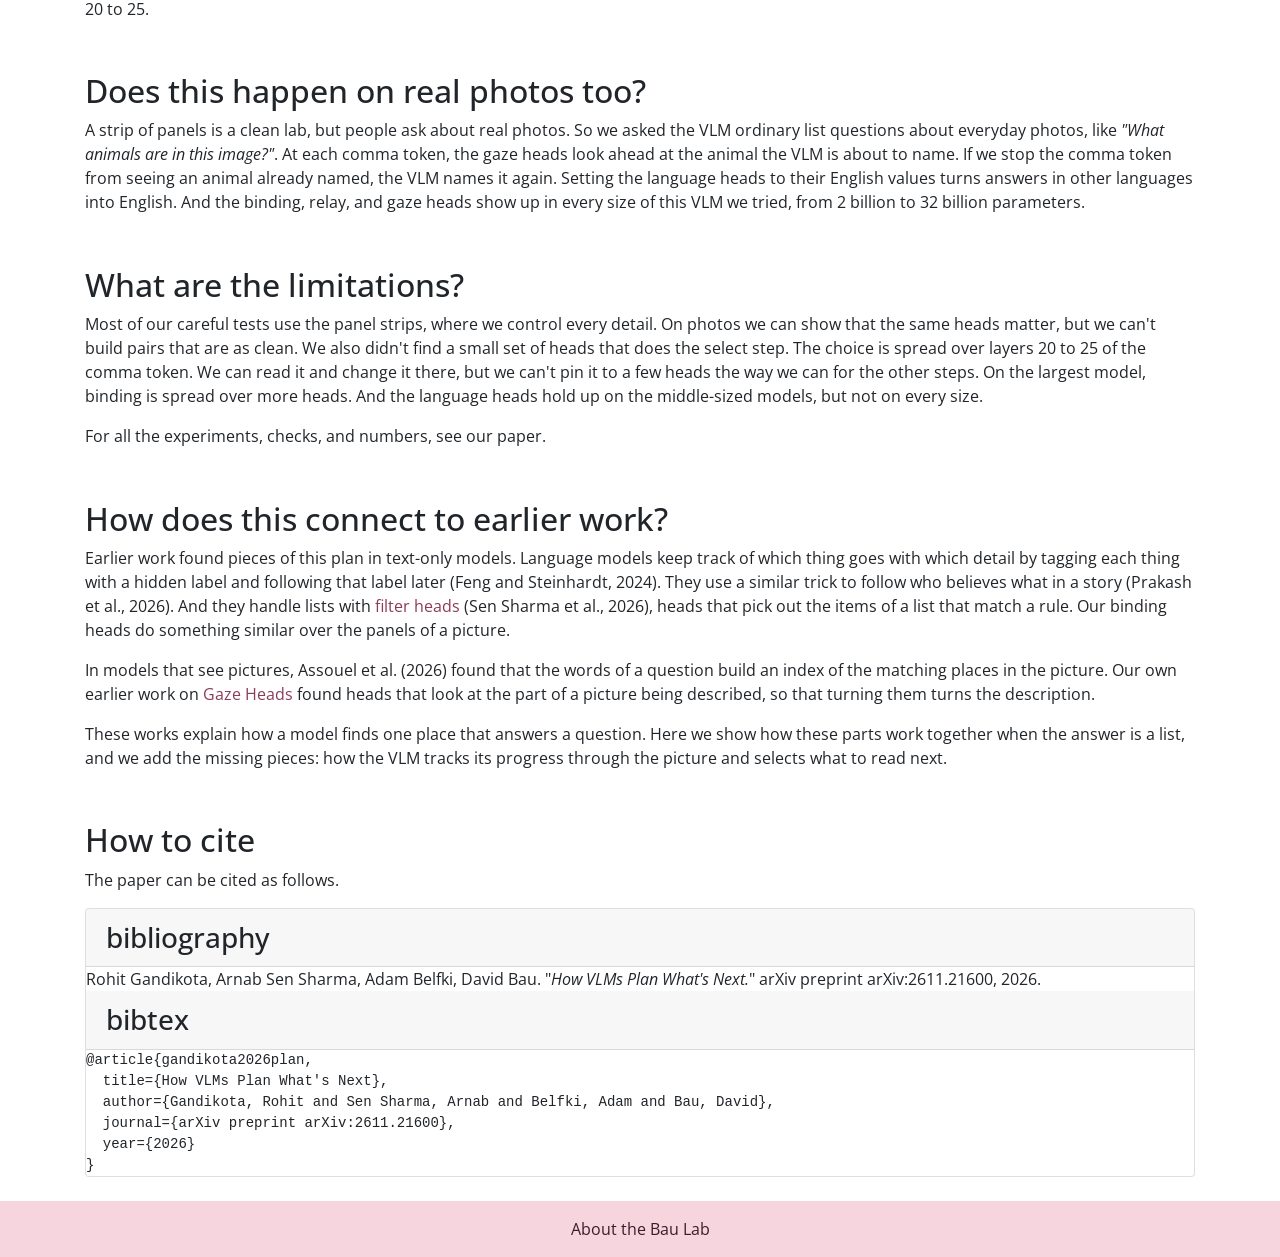
==== commit 89a88b53: "Open with the finding that the VLM plans with pointers into the image; use the paper's terms in the " ====
--- a/public/index.html
+++ b/public/index.html
@@ -192,7 +192,10 @@
 A <b>vision-language model</b>, or <b>VLM</b>, looks at a picture and answers questions about it in words. Ask one what animals are in a photo, and it names them one at a time: a dog, then a cat, then a horse. It rarely names the same animal twice, and it rarely skips one. Yet a picture has no reading order. Nothing in a photo says the dog comes before the cat. So something inside the VLM must decide what to describe next, and keep track of what it has already said.
 </p>
 <p>
-We opened up a VLM and traced how it does this. We find that the VLM <b>decides where to look before it looks</b>. It keeps a small plan. First, it finds the parts of the picture that answer the question. After every answer, it marks how far it has come through the picture. Then it picks the next part to describe, looks there, and puts what it sees into words. Each step runs through a few attention heads, so we can read the plan and edit it.
+We opened up a VLM and traced how it does this. We find that the VLM <b>plans on the image itself</b>. To answer a question, it does not look up the answer directly. It first finds <i>where</i> the answer is in the image, and keeps a pointer to that place. It passes this pointer along to the token where the answer will be written. There, a separate set of attention heads follows the pointer back to the image and fetches what is there.
+</p>
+<p>
+The VLM uses the same pointers to keep track of what it has already said. Every answer it writes, it ties back to the place in the image the answer came from. Before it writes the next answer, it looks back at these places to see how far it has come, and moves on to the nearest place it has not described yet. So the plan is not a list of words kept somewhere inside the VLM. It is a set of pointers into the image, and the VLM reads them again at every step, much like notes on a whiteboard.
 </p>
 </div><!--card-block-->
 </div><!--card-->
@@ -347,7 +350,7 @@
 <summary>Primer: what is activation patching?</summary>
 <div class="primer-body">
 <p>Activation patching is how we test what a piece of the VLM's work contains. Click through to see one patch.</p>
-<div class="stage"><svg id="pp-svg" viewBox="0 0 900 400" role="img" aria-label="Two runs of the VLM; a state saved from the source run is pasted into the target run at the same layer, and the target's answer changes"></svg></div>
+<div class="stage"><svg id="pp-svg" viewBox="0 0 900 400" role="img" aria-label="Two runs of the VLM; a state saved from the source run is copied into the target run at the same layer, and the target's answer changes"></svg></div>
 <div class="controls"><button type="button" data-act="prev">Back</button><button type="button" data-act="play">Play</button><button type="button" data-act="next">Next</button></div>
 <div class="say" aria-live="polite"></div>
 
@@ -1316,7 +1319,7 @@
     '<b>3. Scores.</b> The head compares the query with each key: it multiplies them number by number and adds it all up (a <b>dot product</b>). A good match gives a big score, and <span class="tok">cat</span> scores highest. The values wait. (All numbers here are a cartoon.)',
     '<b>4. Softmax.</b> The scores are turned into shares that add up to 100%. This step is called <b>softmax</b>, and it lets the biggest score take most of the share. <span class="tok">cat</span> now gets ' + PCT[1] + '% of the attention.',
     '<b>5. Weighted sum.</b> Now the values come in. Each value is multiplied by its word\'s share: ' + PCT[1] + '% of <span class="tok">cat</span>\'s value, ' + PCT[2] + '% of <span class="tok">sat</span>\'s, and so on. They are all added up (Σ), and the sum is added to the stream of <span class="tok">it</span>.',
-    'Now the stream of <span class="tok">it</span> knows that it means the cat. In short: the <b>query</b> is what a word is looking for, the <b>key</b> is how a word can be found, softmax decides <b>how much</b> to take from each word, and the <b>value</b> is what gets taken. In our puzzle, the word <span class="tok">star</span> asks <i>"where is a star?"</i>, the keys of the picture tokens say which shape each one holds, and the values carry where it is.'
+    'Now the stream of <span class="tok">it</span> knows that it means the cat. In short: the <b>query</b> is what a word is looking for, the <b>key</b> is how a word can be found, softmax decides <b>how much</b> to take from each word, and the <b>value</b> is what gets taken. In our puzzle, the query at the shape token <span class="tok">star</span> asks <i>"where is a star?"</i>, the keys of the image tokens say which shape each one holds, and the values carry where it is.'
   ];
   makeStepper(document.getElementById("primer-attention"), FRAMES, function (n) {
     mv.clear();
@@ -1526,9 +1529,9 @@
   var FRAMES = [
     'A VLM gets a picture and a question. But the language model inside it only reads <b>tokens</b>. So first, the picture has to become tokens too.',
     'A part called the <b>vision encoder</b> cuts the picture into a grid of small squares. In our VLM, each square is 32 by 32 pixels.',
-    'Each square becomes one <b>picture token</b>: a list of numbers that describes what is in that square. The squares are laid out in a row, in reading order.',
-    'The picture tokens go into the same row as the words. Two special tokens mark where the picture starts and ends, so the model knows which tokens are picture and which are text. Then come the words of the question.',
-    'From here on it is the same language model as before. It reads every token in the row, picture or word, through its 36 blocks, and writes the answer one token at a time. Each new token, here <span class="tok">T</span>, is added to the end of the row, and the model runs again for the next one. So attention heads can look back at words and at picture squares alike.'
+    'Each square becomes one <b>image token</b>: a list of numbers that describes what is in that square. The squares are laid out in a row, in reading order.',
+    'The image tokens go into the same row as the words. Two special tokens mark where the image starts and ends, so the model knows which tokens are image and which are text. Then come the words of the question.',
+    'From here on it is the same language model as before. It reads every token in the row, image or word, through its 36 blocks, and writes the answer one token at a time. Each new token, here <span class="tok">T</span>, is added to the end of the row, and the model runs again for the next one. So attention heads can look back at words and at image tokens alike.'
   ];
   makeStepper(document.getElementById("primer-vlm"), FRAMES, function (n) {
     mv.clear();
@@ -1583,8 +1586,8 @@
     svg.appendChild(g.bubble); svg.appendChild(g.letter);
     return g;
   }
-  var S = grid(70, ["Source run", C.src[1]], [["star", "G"], ["circle", "C"], ["plus", "Z"], ["heart", "D"]], ["…the", "heart?", "Answer", ":"]);
-  var T = grid(560, ["Target run", C.tgt[1]], [["plus", "R"], ["star", "T"], ["heart", "P"], ["circle", "K"]], ["…the", "star?", "Answer", ":"]);
+  var S = grid(70, ["Source run", C.src[1]], [["star", "G"], ["circle", "C"], ["plus", "Z"], ["heart", "D"]], ["…the", "heart", "Answer", ":"]);
+  var T = grid(560, ["Target run", C.tgt[1]], [["plus", "R"], ["star", "T"], ["heart", "P"], ["circle", "K"]], ["…the", "star", "Answer", ":"]);
   svg.appendChild(svgEl("text", { x: 58, y: cellY(0) + CH / 2, "text-anchor": "end", "dominant-baseline": "central", "font-size": 11, fill: P_GRAY, "font-family": PF }, "layer 1"));
   svg.appendChild(svgEl("text", { x: 58, y: cellY(ROWS - 1) + CH / 2, "text-anchor": "end", "dominant-baseline": "central", "font-size": 11, fill: P_GRAY, "font-family": PF }, "layer 36"));
   svg.appendChild(svgEl("text", { x: 450, y: BOT + 40, "text-anchor": "middle", "dominant-baseline": "central", "font-size": 12, fill: P_GRAY, "font-family": PF }, "each box is one activation: one token at one layer"));
@@ -1625,10 +1628,10 @@
   var FRAMES = [
     '<b>The source run.</b> We run the VLM on the first puzzle, which asks for the heart. Each box is one <b>activation</b>: the state of one token at one layer. The VLM computes them one token at a time: the first token from layer 1 up to layer 36, then the next token, and so on. The source answers <span class="tok">D</span>.',
     '<b>The target run.</b> Separately, we run the VLM on the second puzzle, which asks for the star, with no changes. The target answers <span class="tok">T</span>.',
-    '<b>Pick one activation.</b> We choose one activation in the source run: here, the word <span class="tok">heart?</span> at one of the middle layers.',
-    '<b>Copy and replace.</b> We run the target again, but at that same word and layer we throw away its own activation and put the source\'s in its place. Everything below it, and everything before it, stays exactly as it was.',
-    '<b>Run the rest.</b> The target keeps running, token by token. Everything it computes after the pasted activation is built on it, so it changes too (orange): the higher layers of that word, and the higher layers of every word after it. The lower layers of later words only read lower layers, so they stay the same. The answer changes from <span class="tok">T</span> to <span class="tok">K</span>.',
-    'That is <b>activation patching</b>. Only one activation was swapped, so the change in the answer must come from what that one activation carried. Here, <span class="tok">K</span> is the letter in the target\'s own panel 4, where the source\'s heart was. So the pasted activation carried a place, <i>"look in panel 4"</i>. By choosing which activation to swap (which word, which layer, even which single attention head), we can find where each piece of information lives.'
+    '<b>Pick one activation.</b> We choose one activation in the source run: here, the shape token <span class="tok">heart</span> at one of the middle layers.',
+    '<b>Copy and replace.</b> We run the target again, but at the same token and layer we throw away its own activation and put the source\'s in its place. This is the <b>patch</b>. Everything below it, and everything before it, stays exactly as it was.',
+    '<b>Run the rest.</b> The target keeps running, token by token. Everything it computes after the patched activation is built on it, so it changes too (orange): the higher layers of that token, and the higher layers of every token after it. The lower layers of later tokens only read lower layers, so they stay the same. The answer changes from <span class="tok">T</span> to <span class="tok">K</span>.',
+    'That is <b>activation patching</b>. Only one activation was patched, so the change in the answer must come from what that one activation carried. Here, <span class="tok">K</span> is the letter in the target\'s own panel 4, where the source\'s heart was. So the patched activation carried a pointer, <i>"look in panel 4"</i>. By choosing which activation to patch (which token, which layer, even which single attention head), we can find where each piece of information lives.'
   ];
   makeStepper(document.getElementById("primer-patching"), FRAMES, function (n) {
     mv.clear();
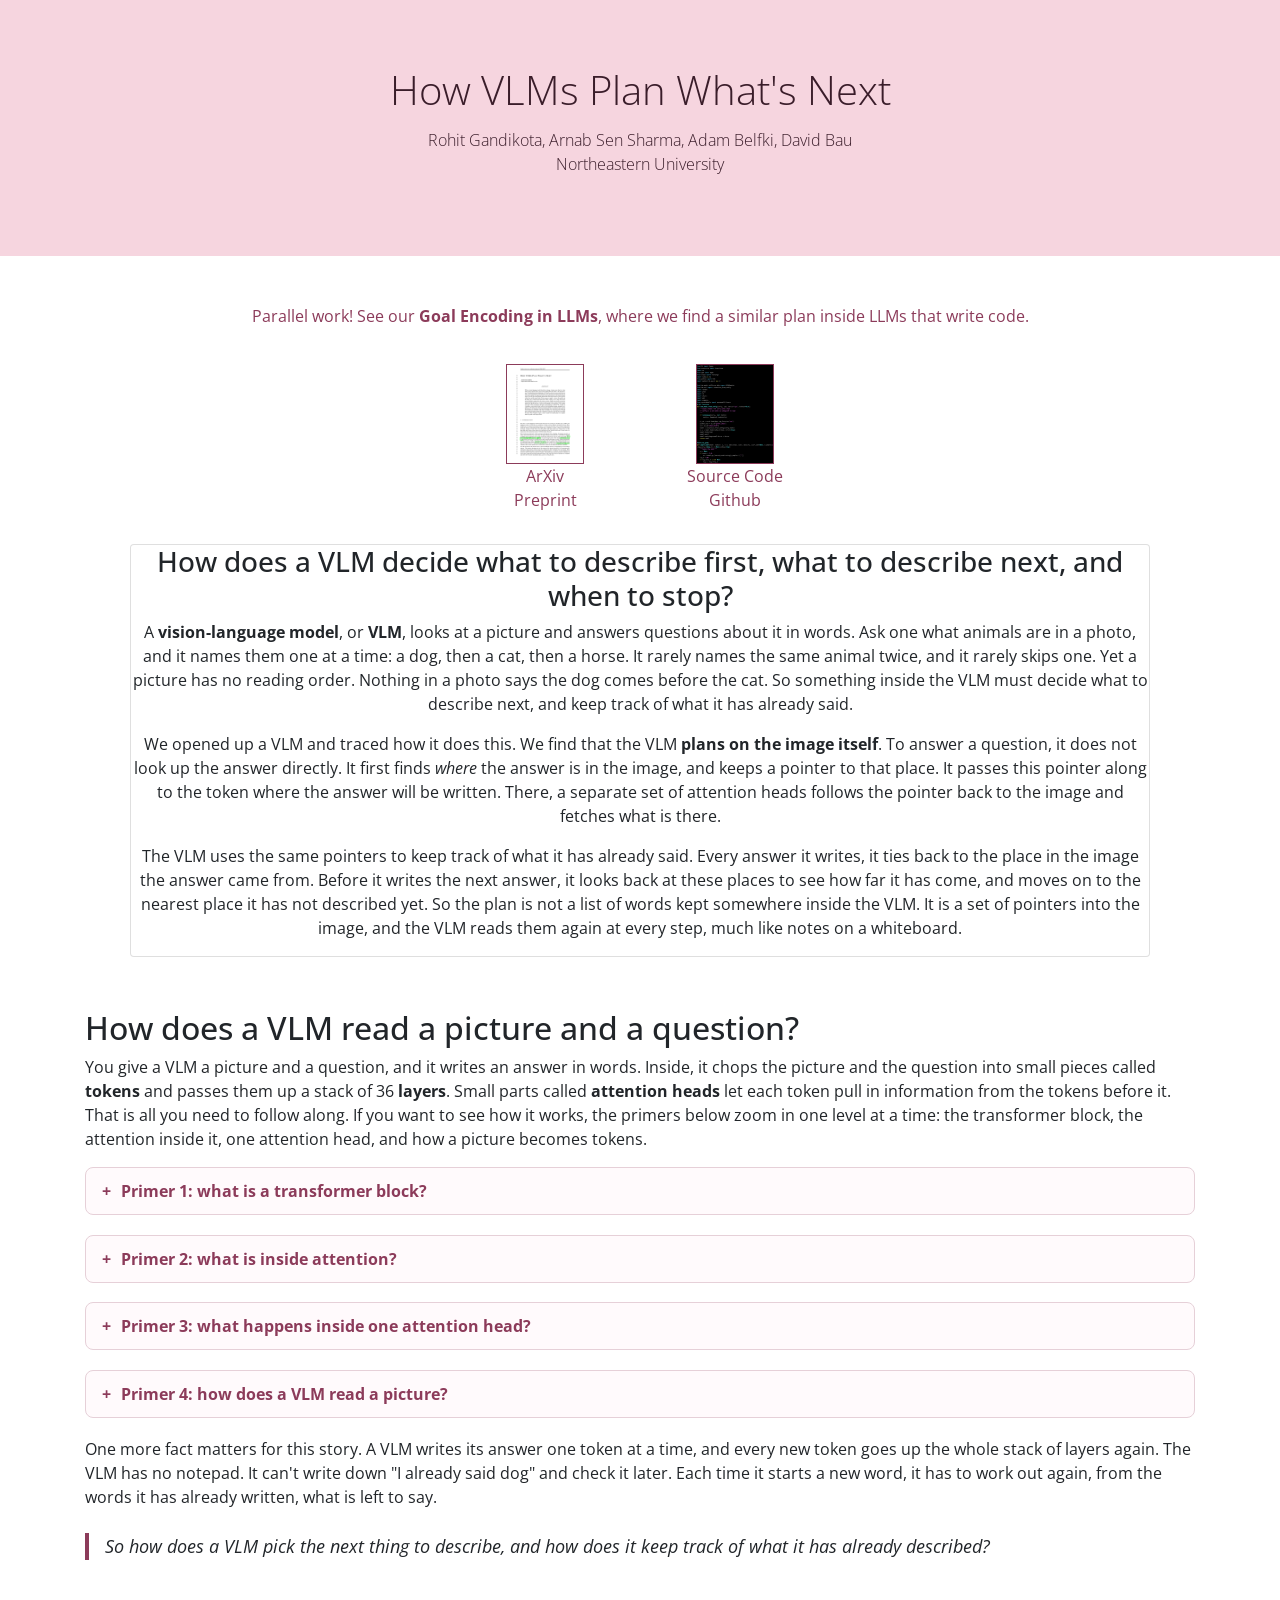
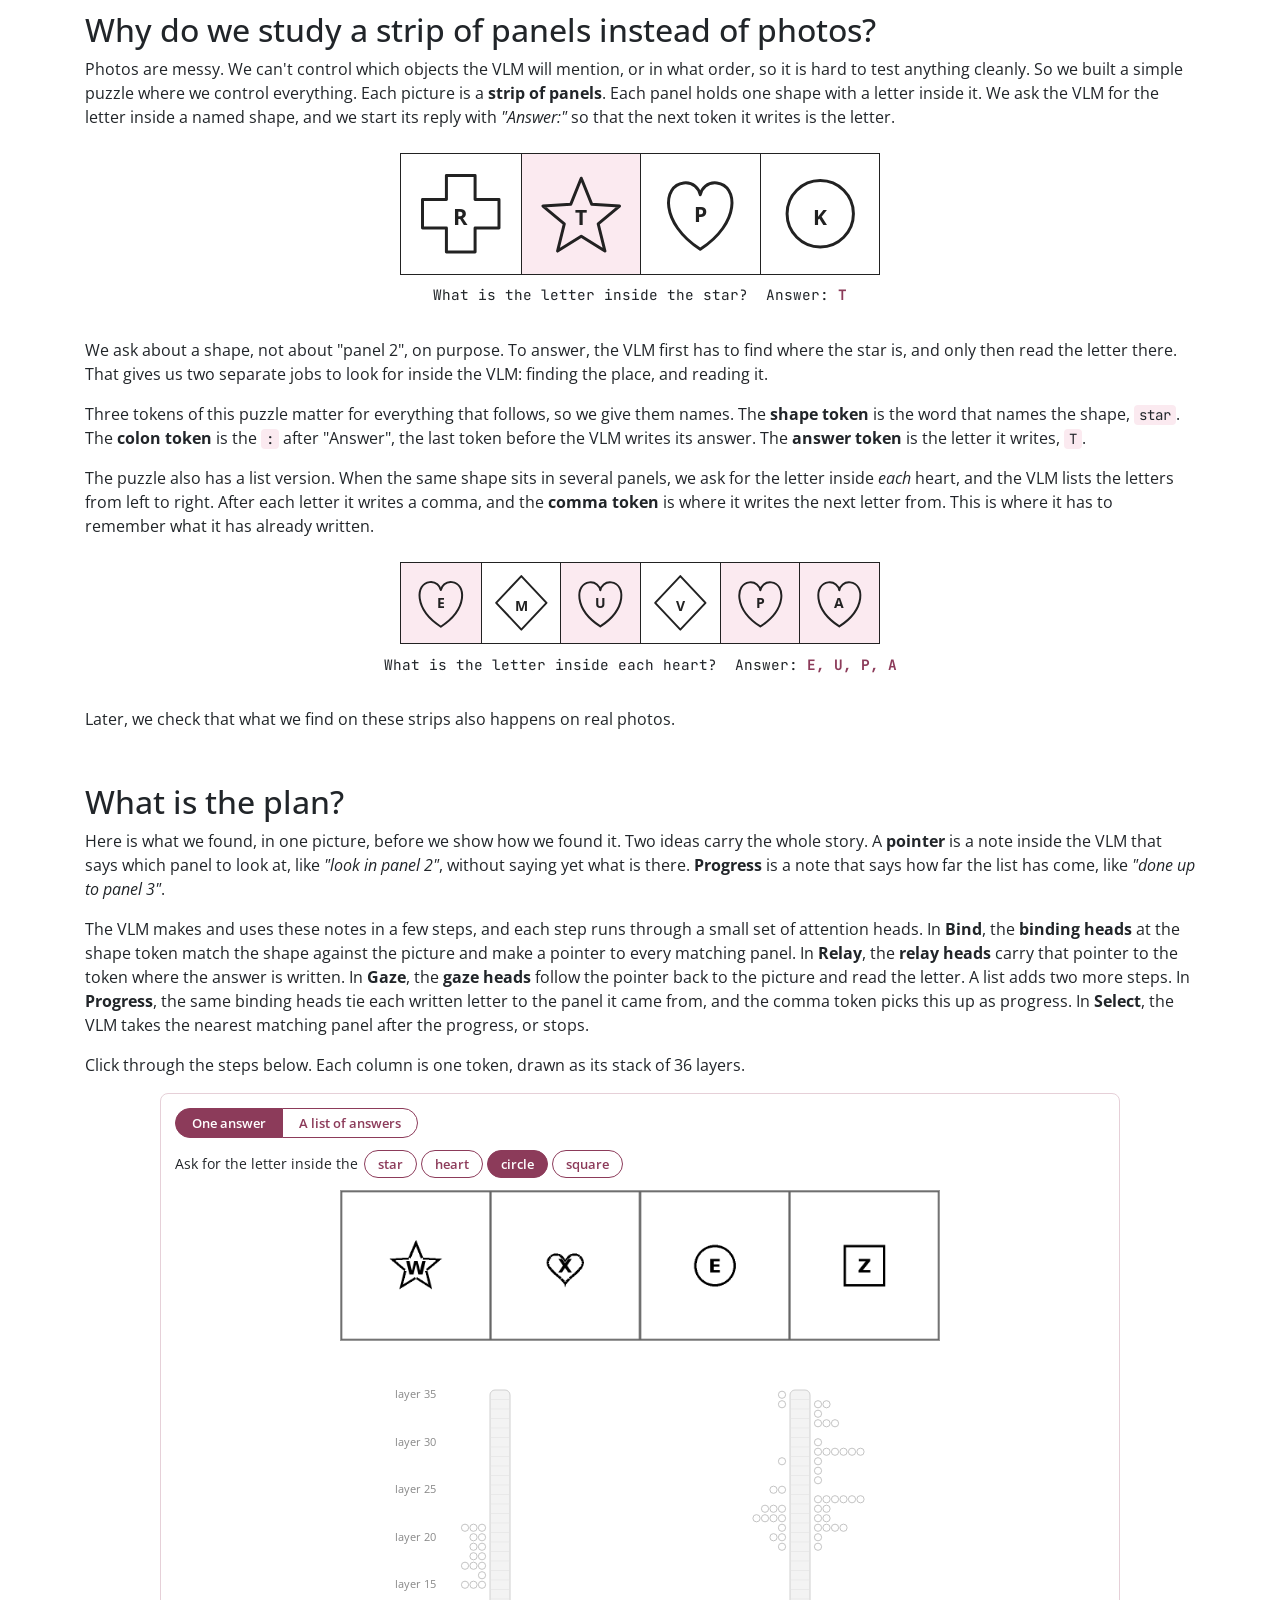
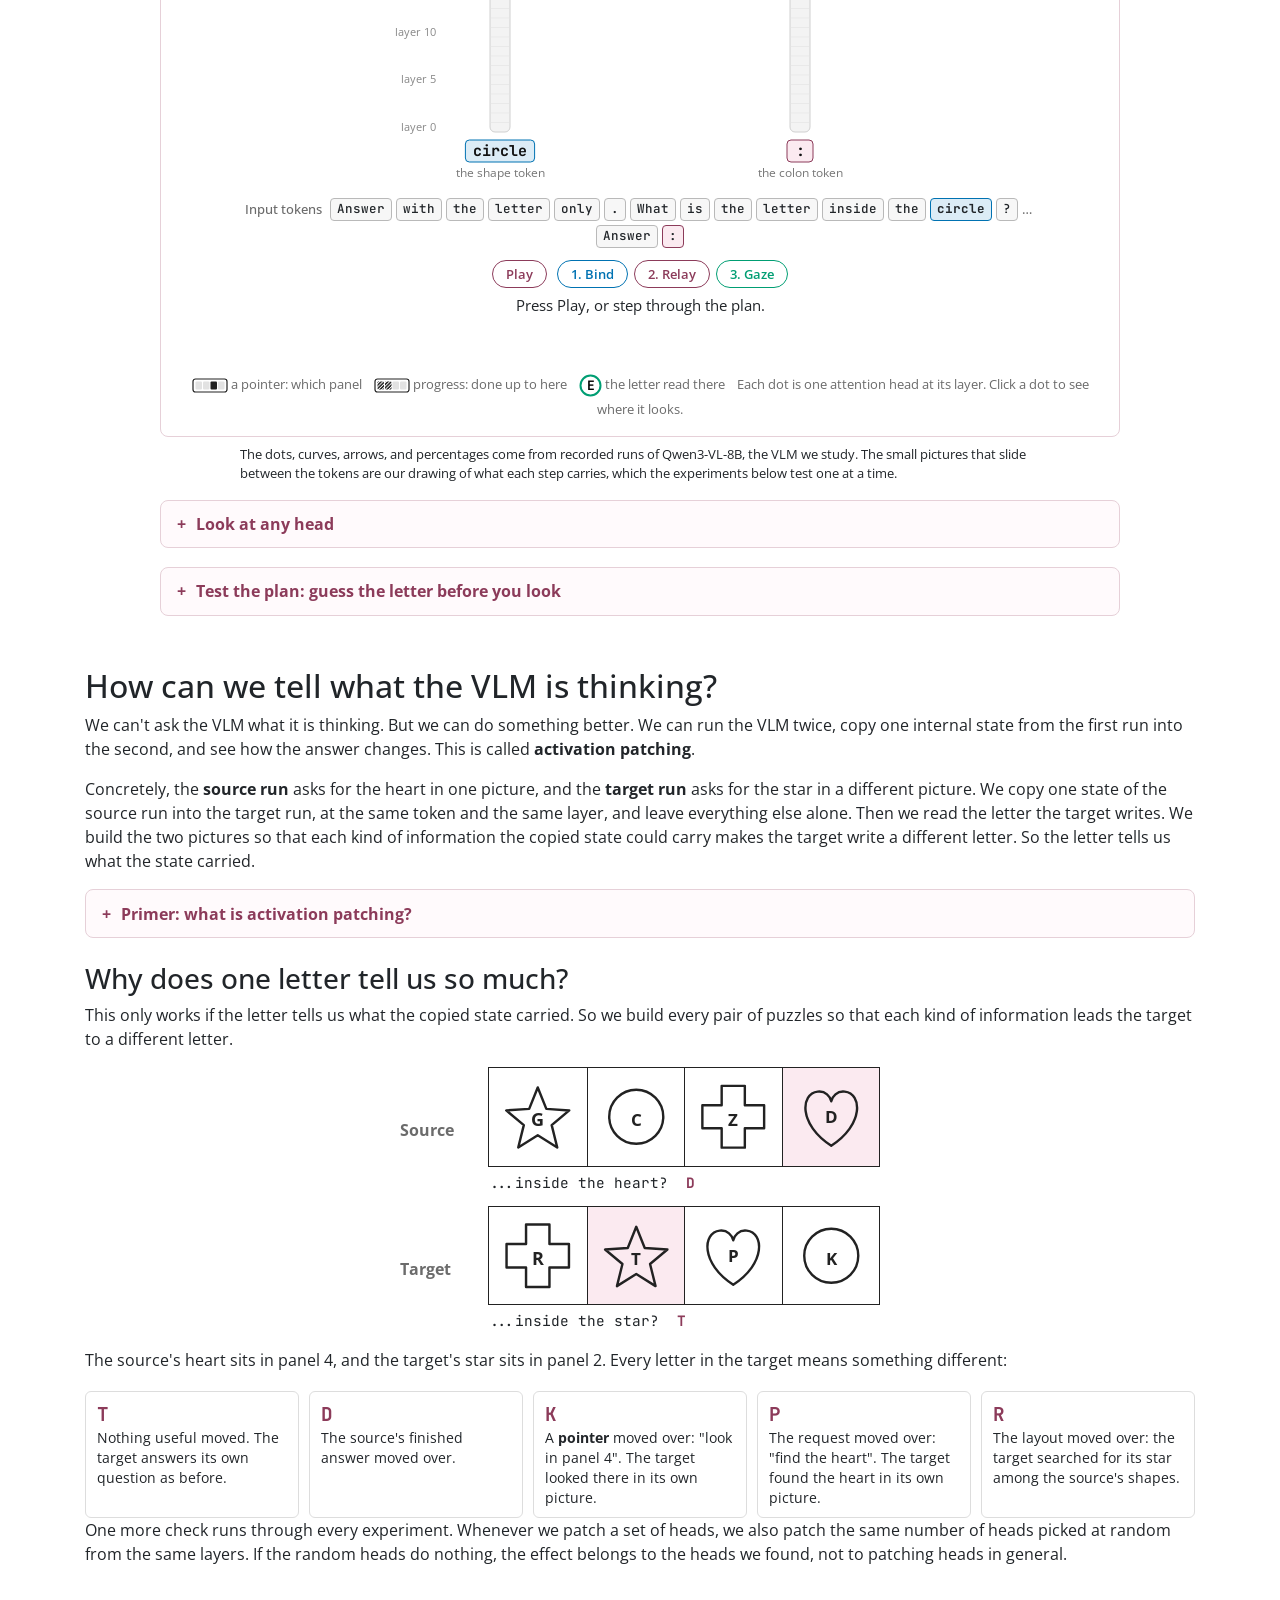
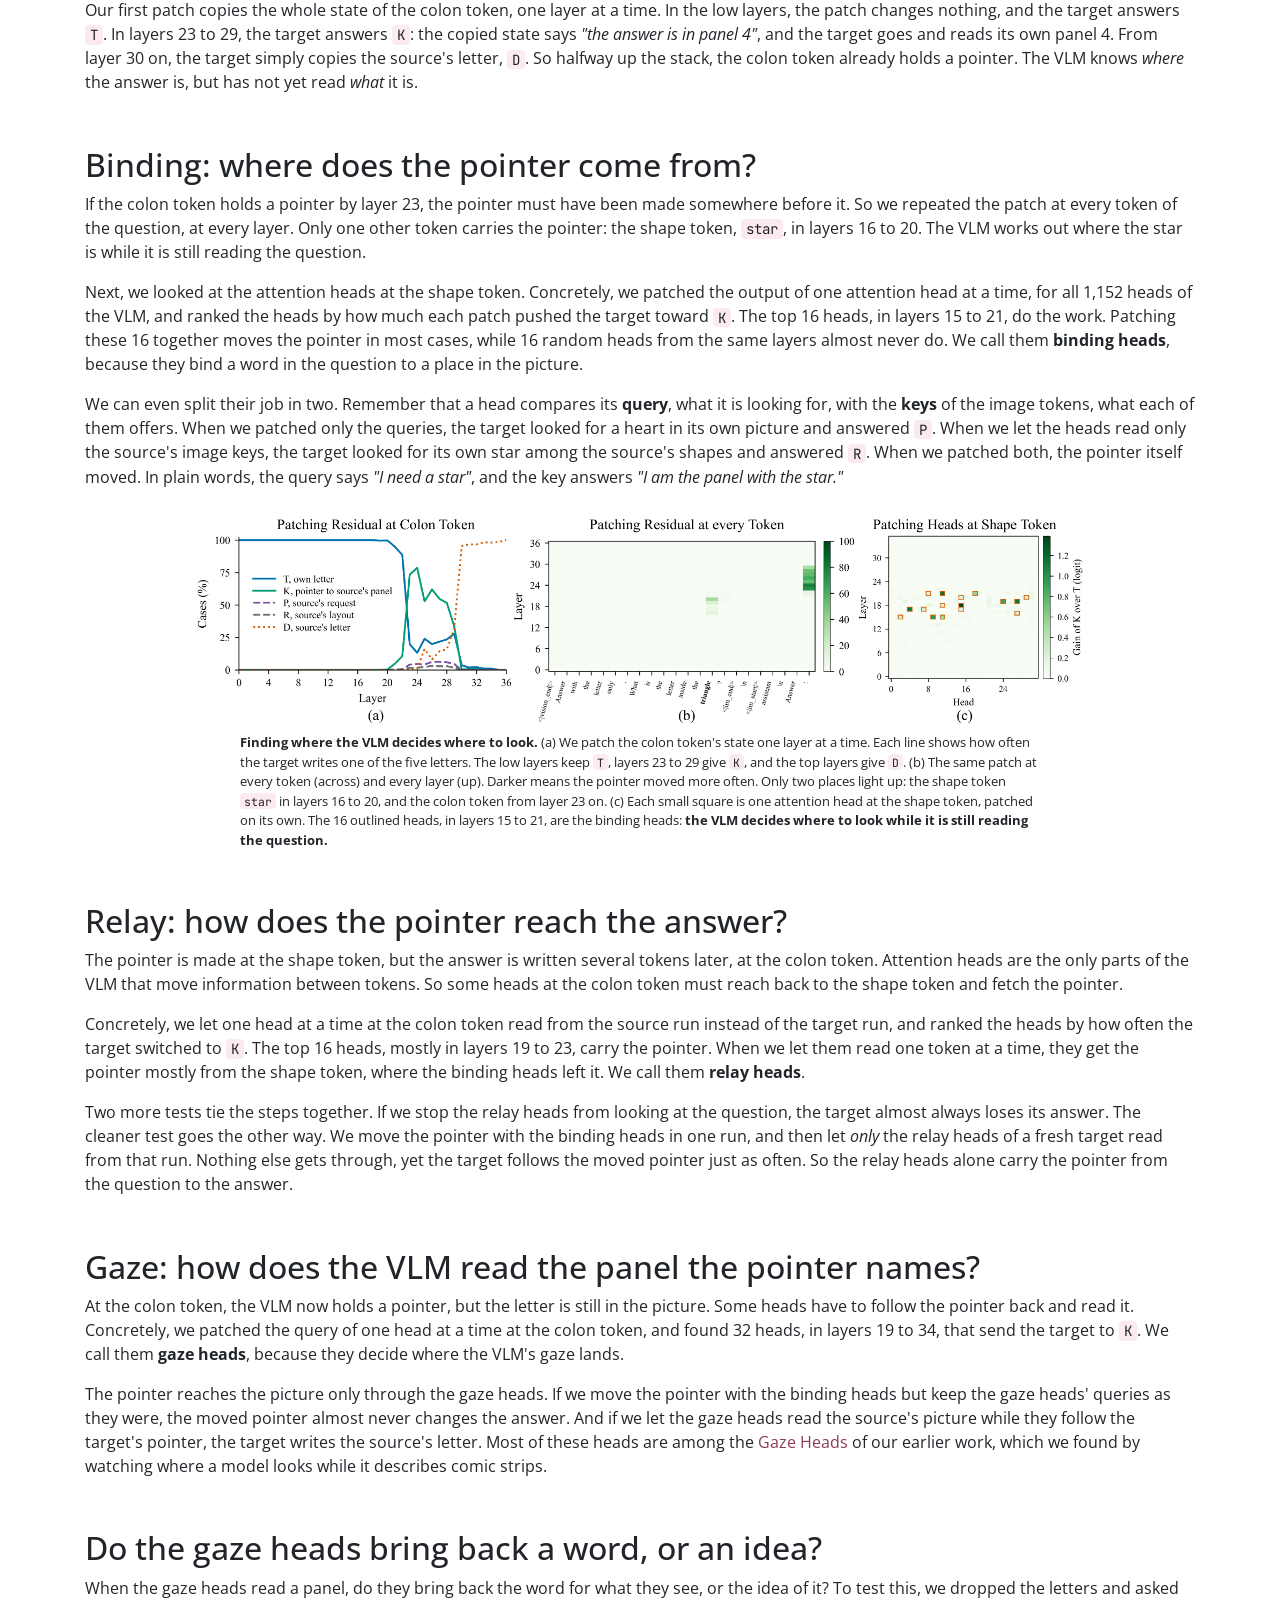
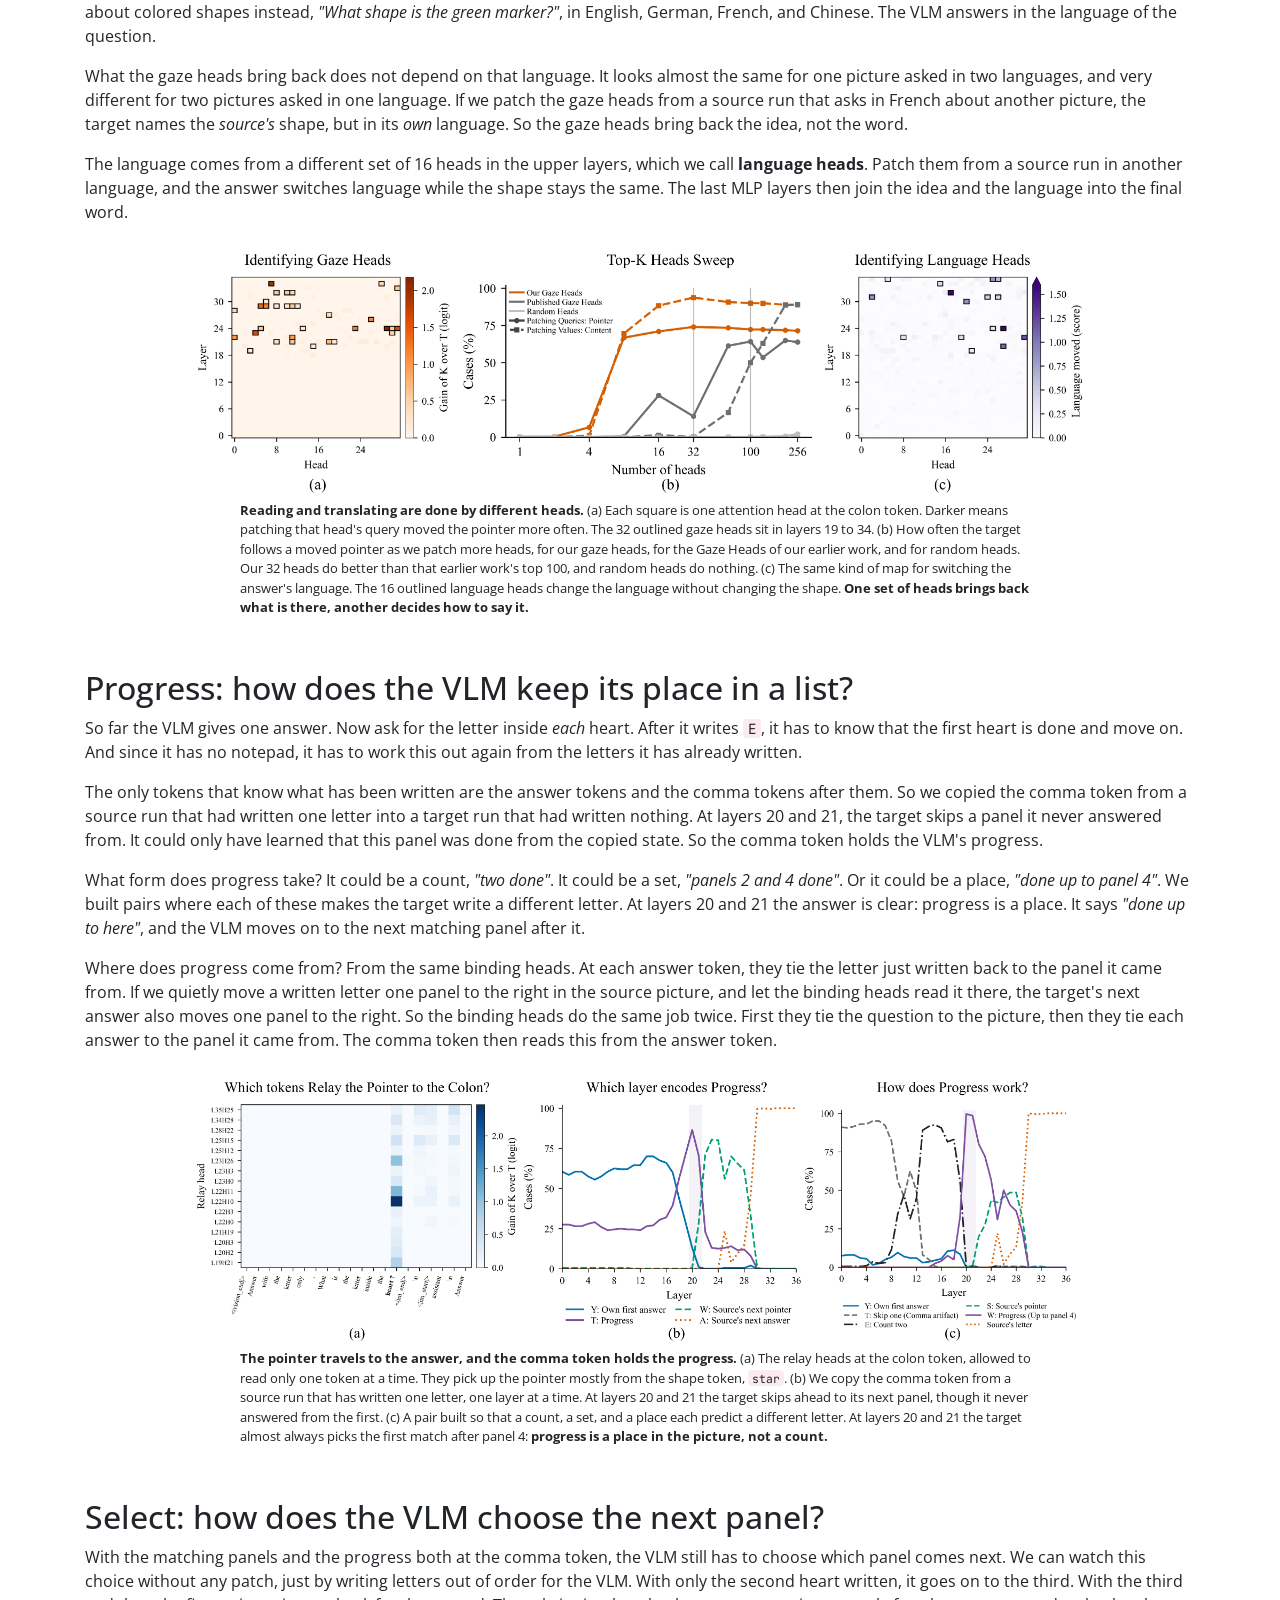
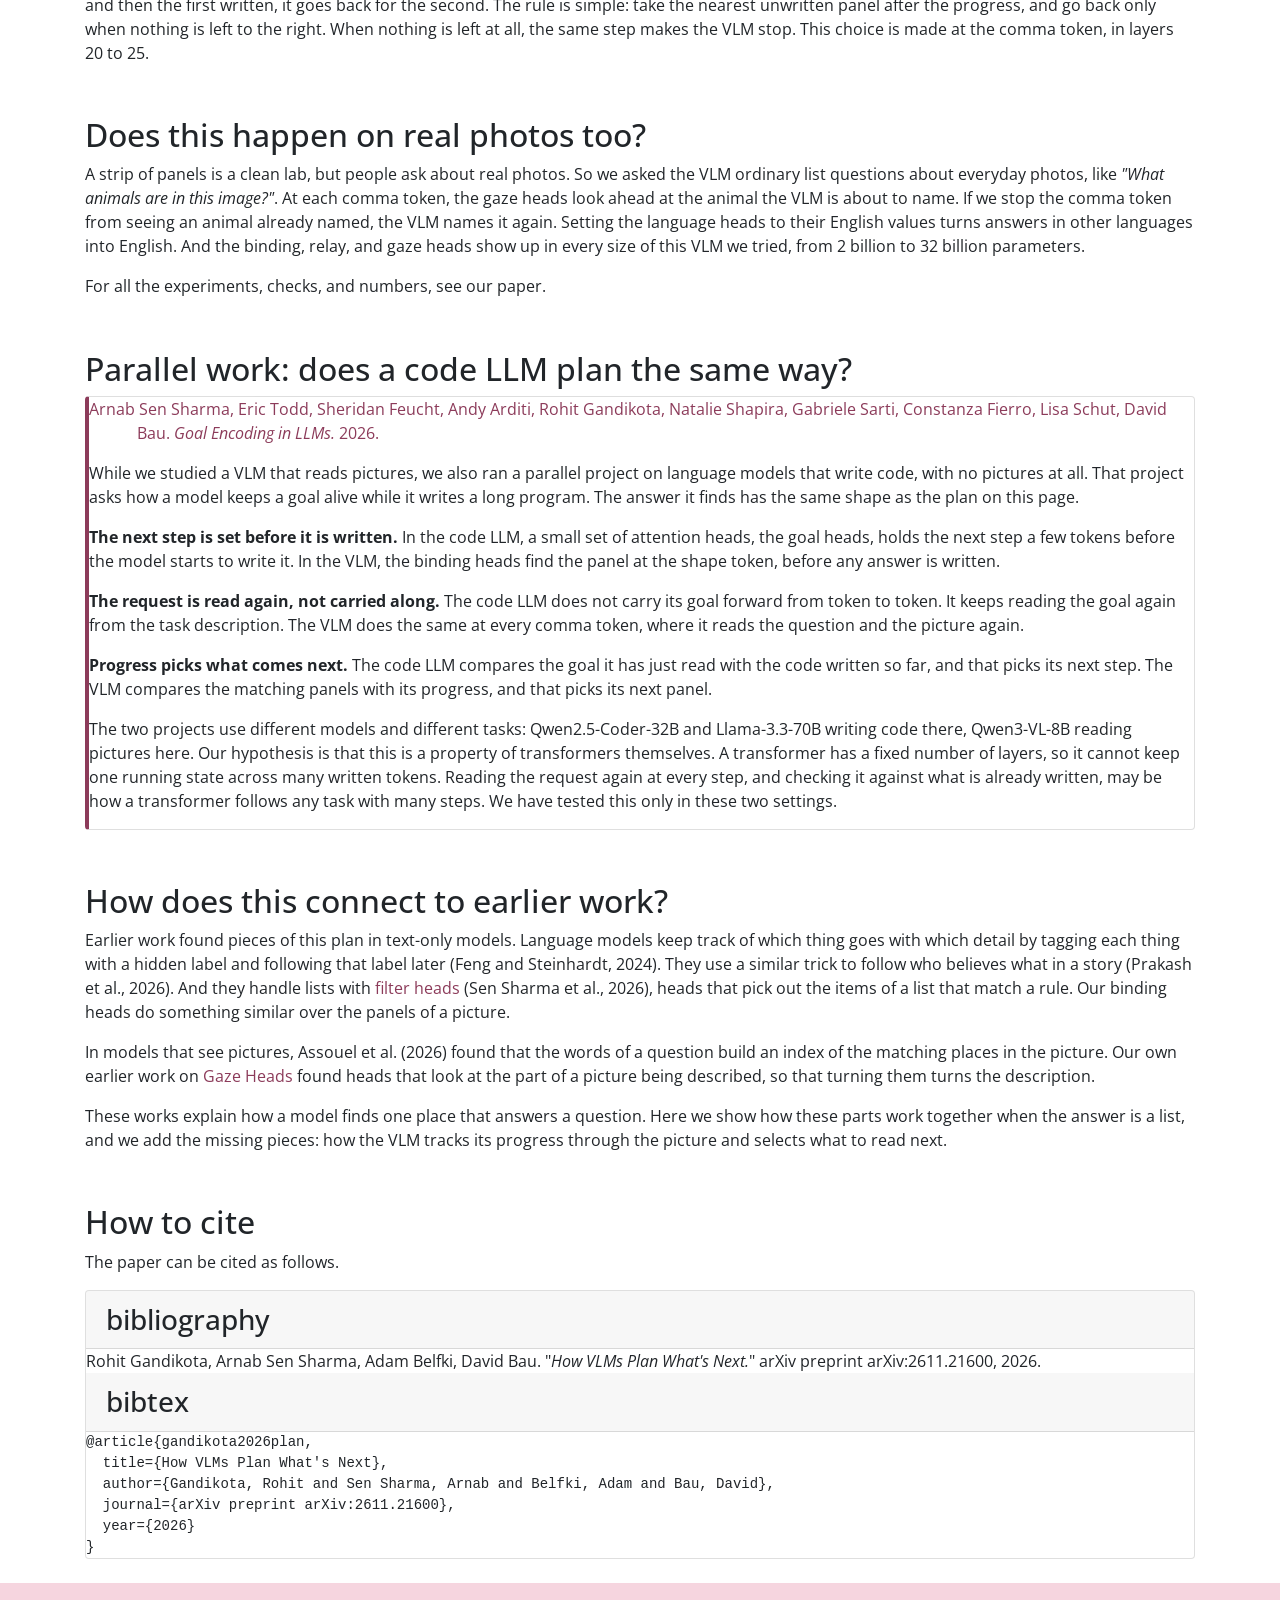
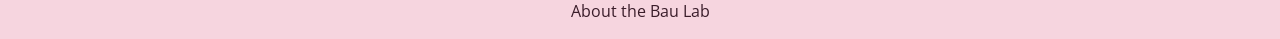
==== commit 916d8818: "Add the parallel work on goal encoding in code LLMs; remove the limitations section A line at the to" ====
--- a/public/index.html
+++ b/public/index.html
@@ -180,6 +180,10 @@
 <div class="container">
 <div class="row justify-content-center text-center">
 
+<p class="text-center" style="flex: 0 0 100%; max-width: 100%; margin-bottom: 20px">
+<a href="https://goals.baulab.info/"
+   >Parallel work! See our <b>Goal Encoding in LLMs</b>, where we find a similar plan inside LLMs that write code.</a>
+</p>
 <p>
 <a href="https://arxiv.org/abs/2611.21600" class="d-inline-block p-3 align-top" target="_blank"><img height="100" width="78" src="images/paper-thumb.png" style="border:1px solid; margin: 0 38px;" alt="Paper thumbnail" data-nothumb=""><br>ArXiv<br>Preprint</a>
 <a href="https://github.com/rohitgandikota/vlm-planning" class="d-inline-block p-3 align-top" target="_blank"><img height="100" width="78" src="images/code-thumb.png" style="border:1px solid; margin: 0 38px;" alt="Github code thumbnail" data-nothumb=""><br>Source Code<br>Github</a>
@@ -423,9 +427,19 @@
 <h2>Does this happen on real photos too?</h2>
 <p>A strip of panels is a clean lab, but people ask about real photos. So we asked the VLM ordinary list questions about everyday photos, like <i>"What animals are in this image?"</i>. At each comma token, the gaze heads look ahead at the animal the VLM is about to name. If we stop the comma token from seeing an animal already named, the VLM names it again. Setting the language heads to their English values turns answers in other languages into English. And the binding, relay, and gaze heads show up in every size of this VLM we tried, from 2 billion to 32 billion parameters.</p>
 
-<h2>What are the limitations?</h2>
-<p>Most of our careful tests use the panel strips, where we control every detail. On photos we can show that the same heads matter, but we can't build pairs that are as clean. We also didn't find a small set of heads that does the select step. The choice is spread over layers 20 to 25 of the comma token. We can read it and change it there, but we can't pin it to a few heads the way we can for the other steps. On the largest model, binding is spread over more heads. And the language heads hold up on the middle-sized models, but not on every size.</p>
 <p>For all the experiments, checks, and numbers, see our paper.</p>
+
+<h2 id="parallel">Parallel work: does a code LLM plan the same way?</h2>
+<div class="card" style="border-left: 4px solid var(--rose-dark);">
+<div class="card-block">
+<p style="text-indent: -3em; margin-left: 3em;"><a href="https://goals.baulab.info/">Arnab Sen Sharma, Eric Todd, Sheridan Feucht, Andy Arditi, Rohit Gandikota, Natalie Shapira, Gabriele Sarti, Constanza Fierro, Lisa Schut, David Bau. <i>Goal Encoding in LLMs.</i> 2026.</a></p>
+<p>While we studied a VLM that reads pictures, we also ran a parallel project on language models that write code, with no pictures at all. That project asks how a model keeps a goal alive while it writes a long program. The answer it finds has the same shape as the plan on this page.</p>
+<p><b>The next step is set before it is written.</b> In the code LLM, a small set of attention heads, the goal heads, holds the next step a few tokens before the model starts to write it. In the VLM, the binding heads find the panel at the shape token, before any answer is written.</p>
+<p><b>The request is read again, not carried along.</b> The code LLM does not carry its goal forward from token to token. It keeps reading the goal again from the task description. The VLM does the same at every comma token, where it reads the question and the picture again.</p>
+<p><b>Progress picks what comes next.</b> The code LLM compares the goal it has just read with the code written so far, and that picks its next step. The VLM compares the matching panels with its progress, and that picks its next panel.</p>
+<p>The two projects use different models and different tasks: Qwen2.5-Coder-32B and Llama-3.3-70B writing code there, Qwen3-VL-8B reading pictures here. Our hypothesis is that this is a property of transformers themselves. A transformer has a fixed number of layers, so it cannot keep one running state across many written tokens. Reading the request again at every step, and checking it against what is already written, may be how a transformer follows any task with many steps. We have tested this only in these two settings.</p>
+</div><!--card-block-->
+</div><!--card-->
 
 <h2>How does this connect to earlier work?</h2>
 <p>Earlier work found pieces of this plan in text-only models. Language models keep track of which thing goes with which detail by tagging each thing with a hidden label and following that label later (Feng and Steinhardt, 2024). They use a similar trick to follow who believes what in a story (Prakash et al., 2026). And they handle lists with <a href="https://openreview.net/forum?id=iPFlJESrsh">filter heads</a> (Sen Sharma et al., 2026), heads that pick out the items of a list that match a rule. Our binding heads do something similar over the panels of a picture.</p>
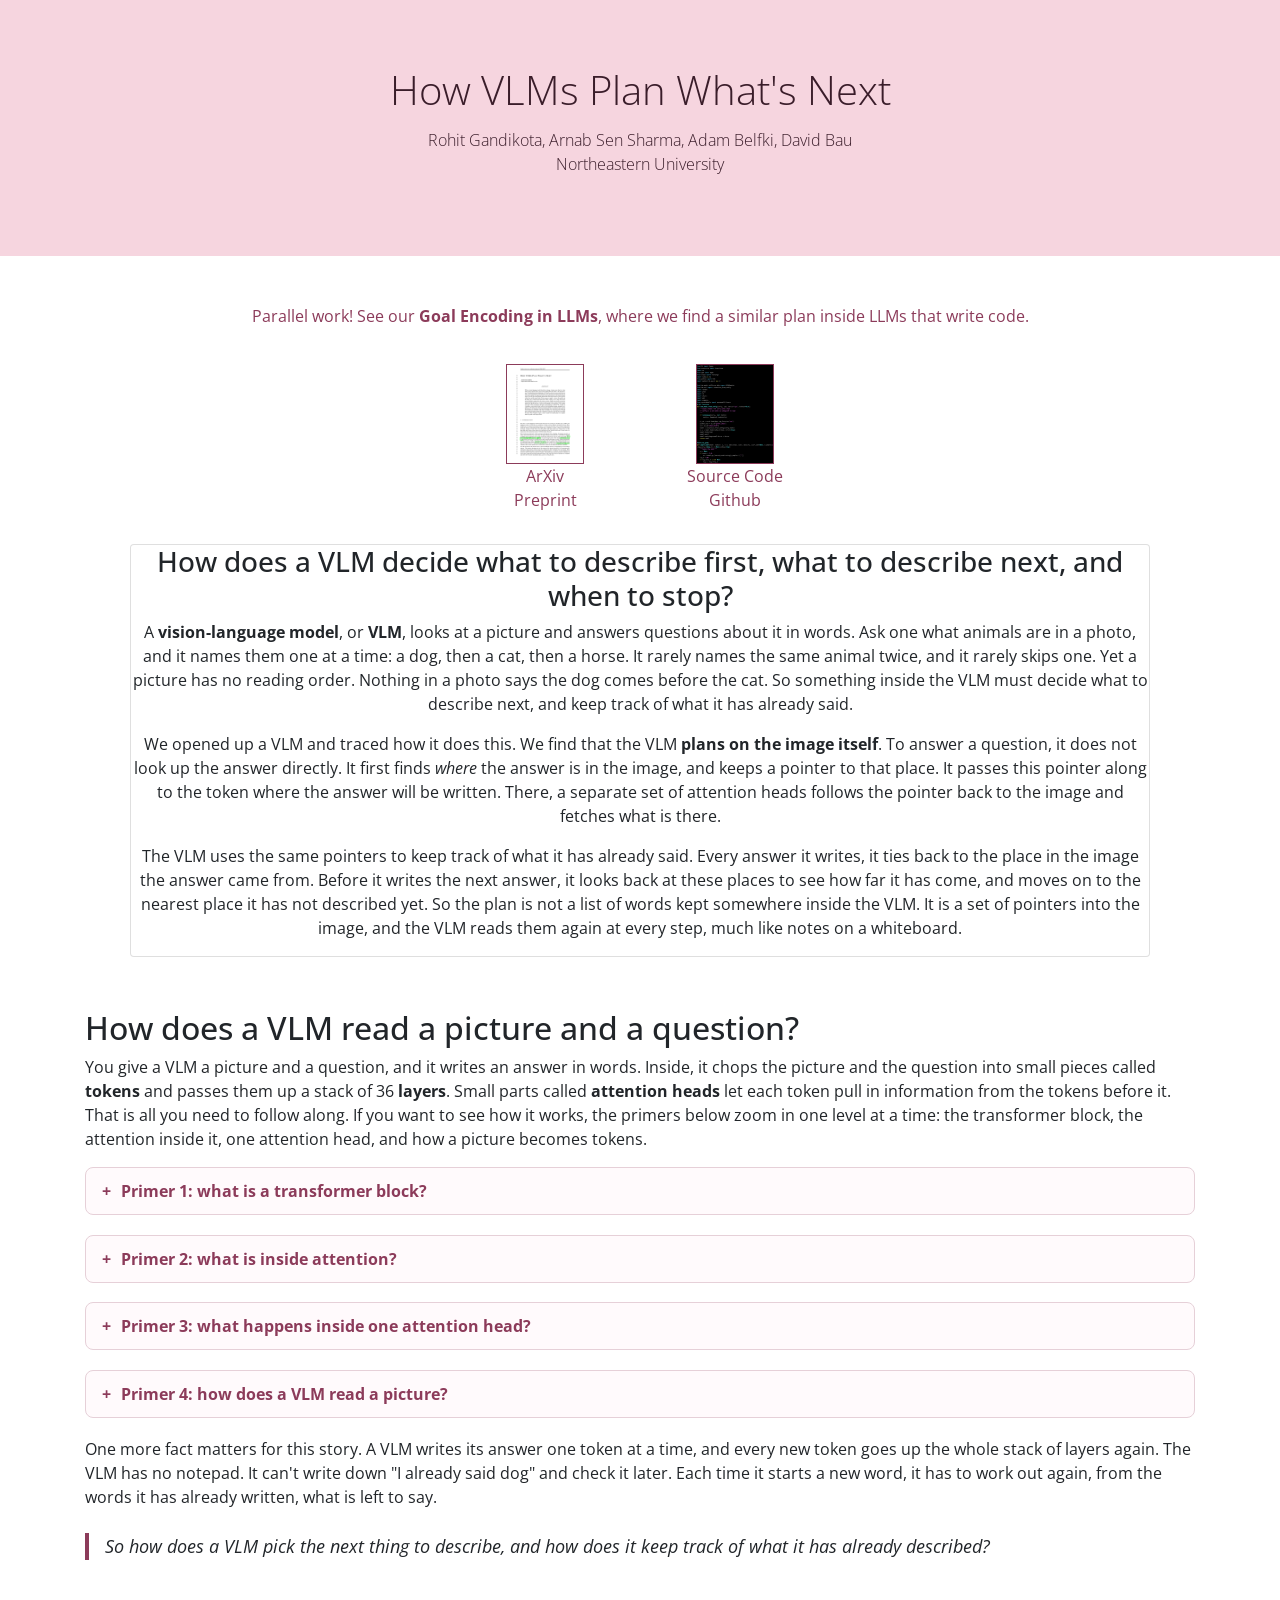
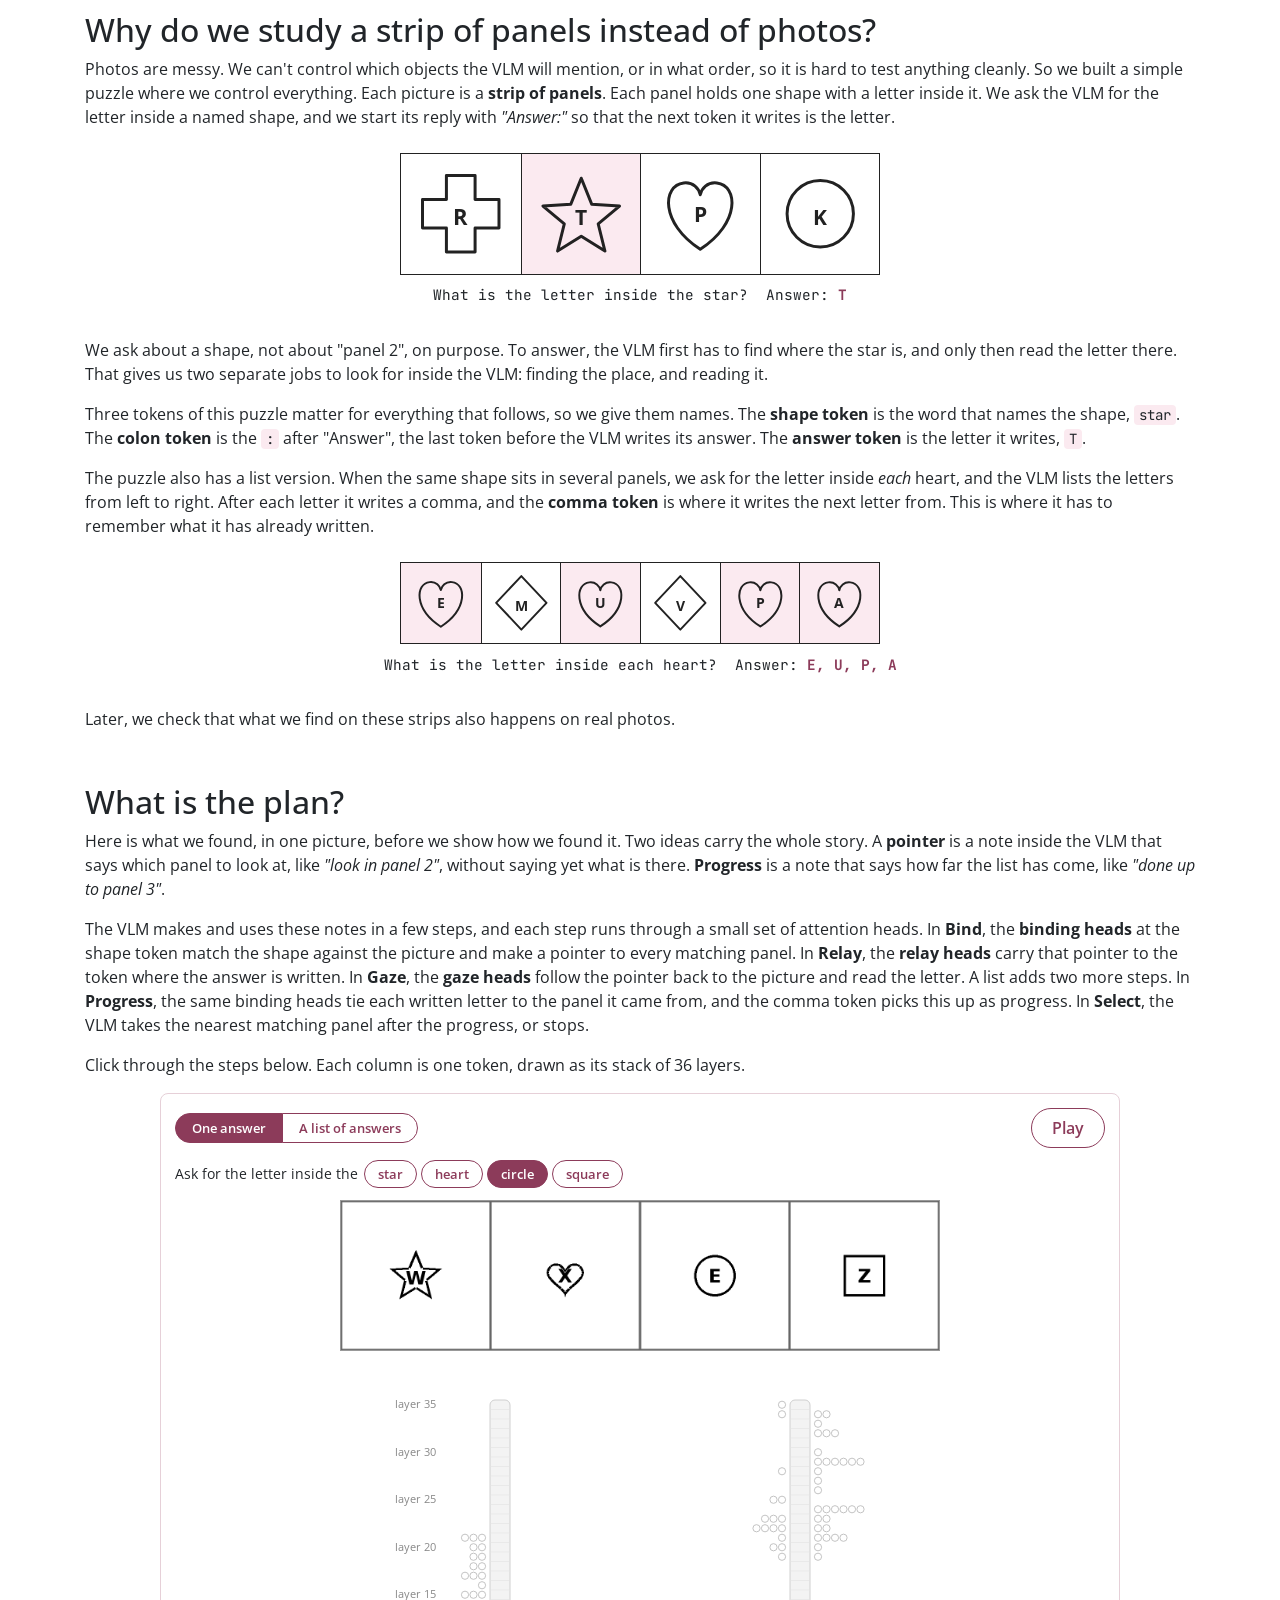
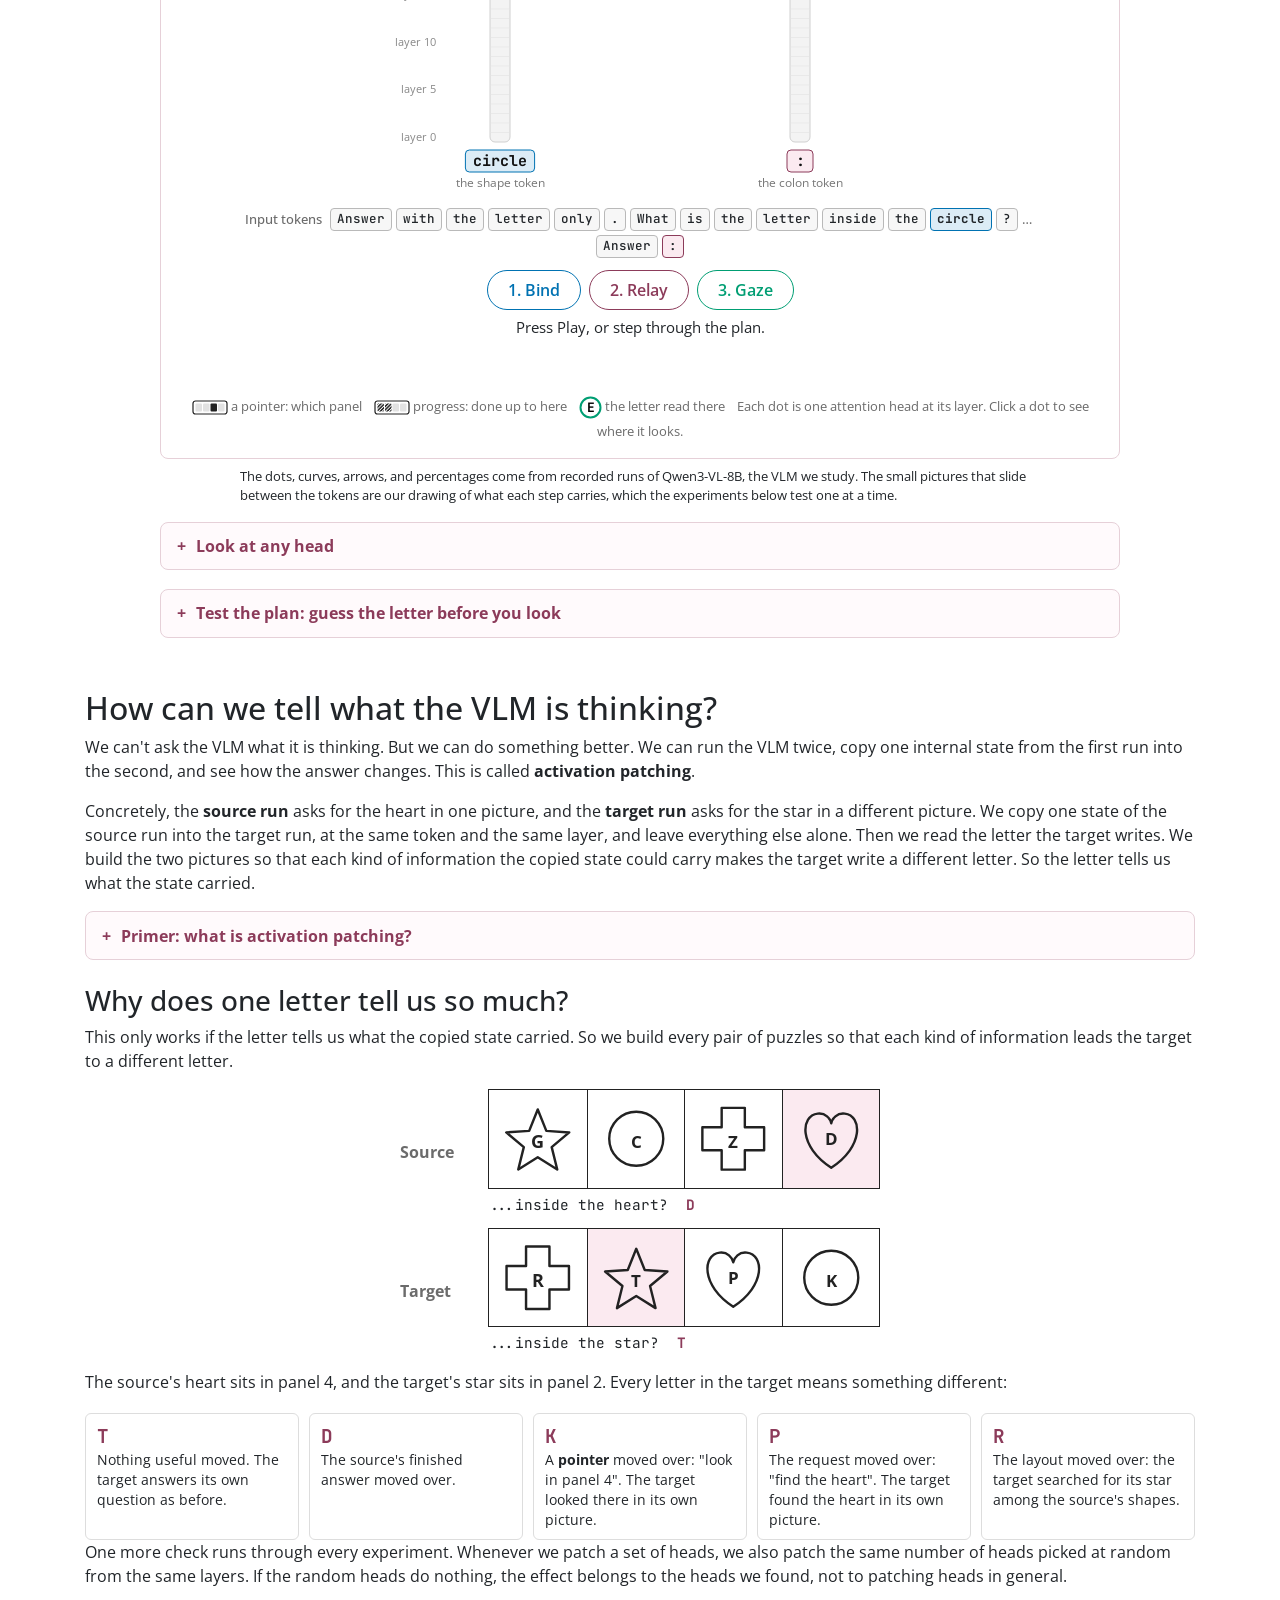
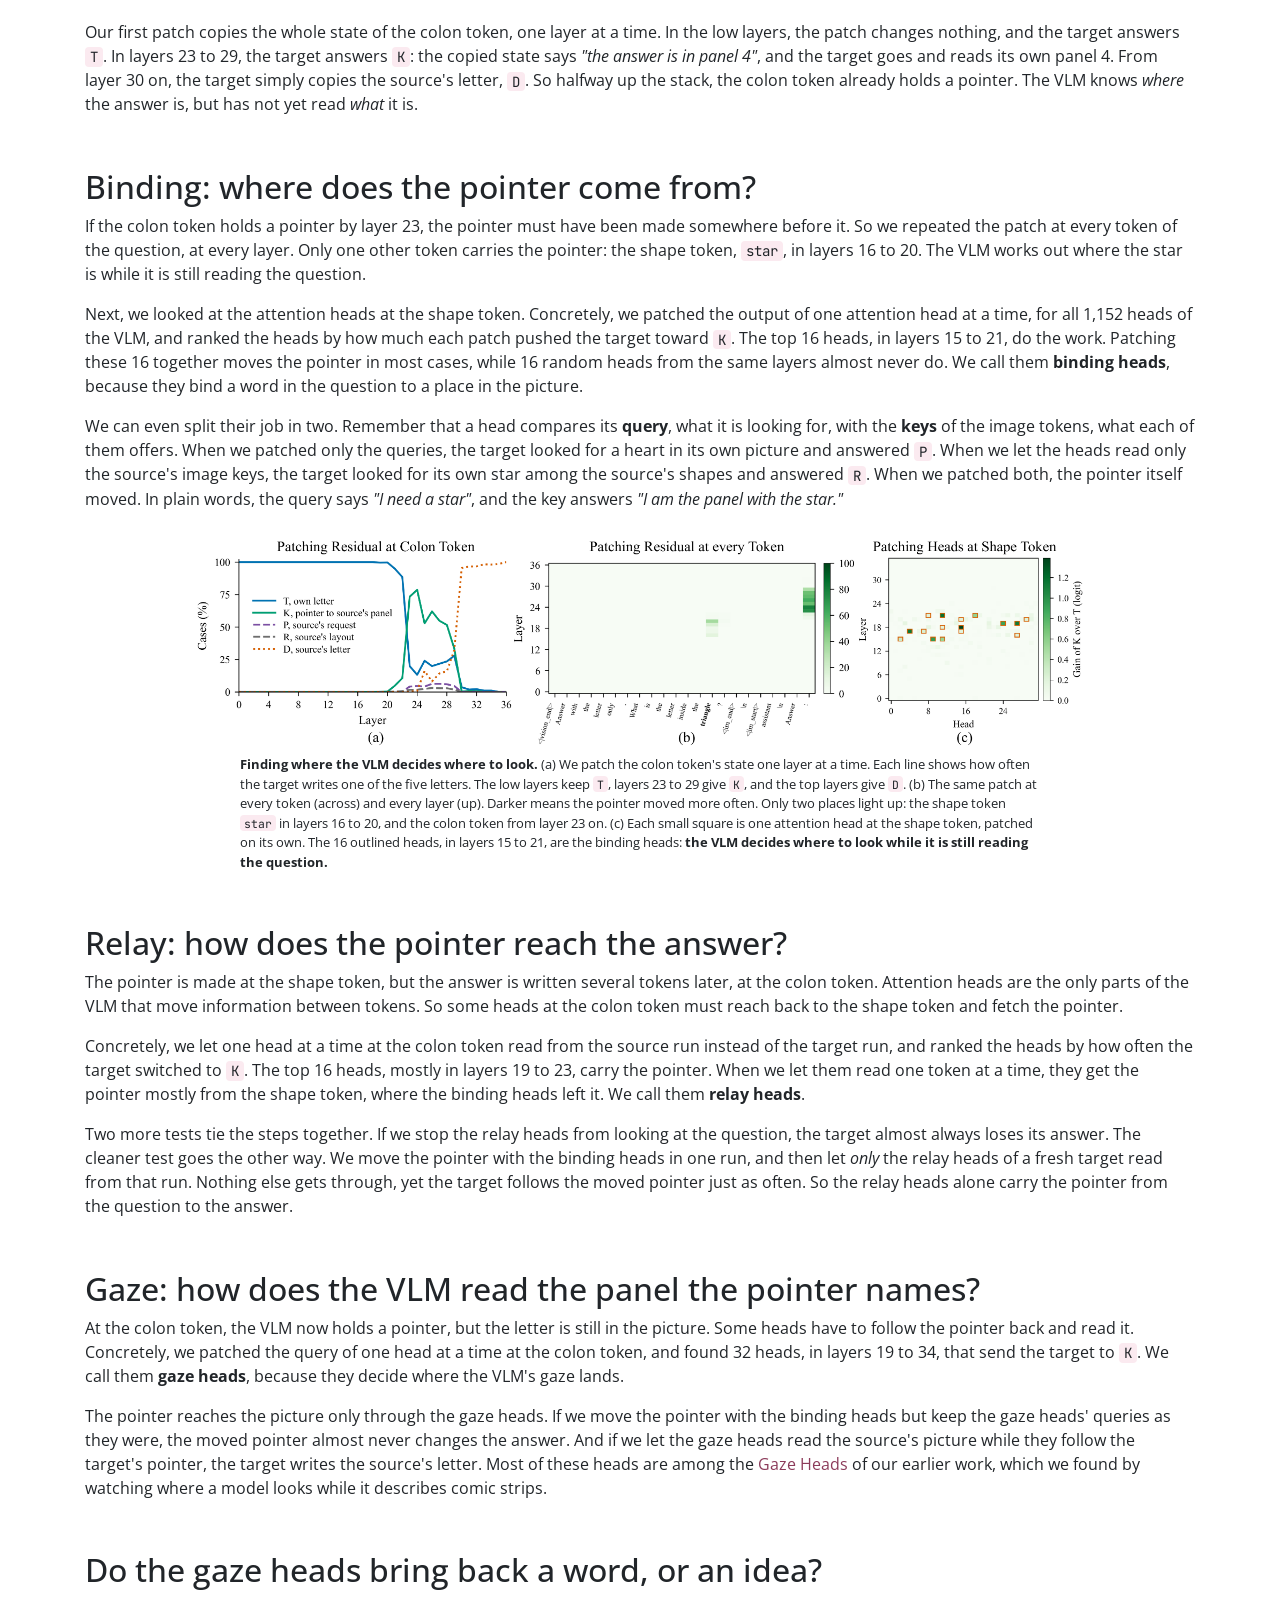
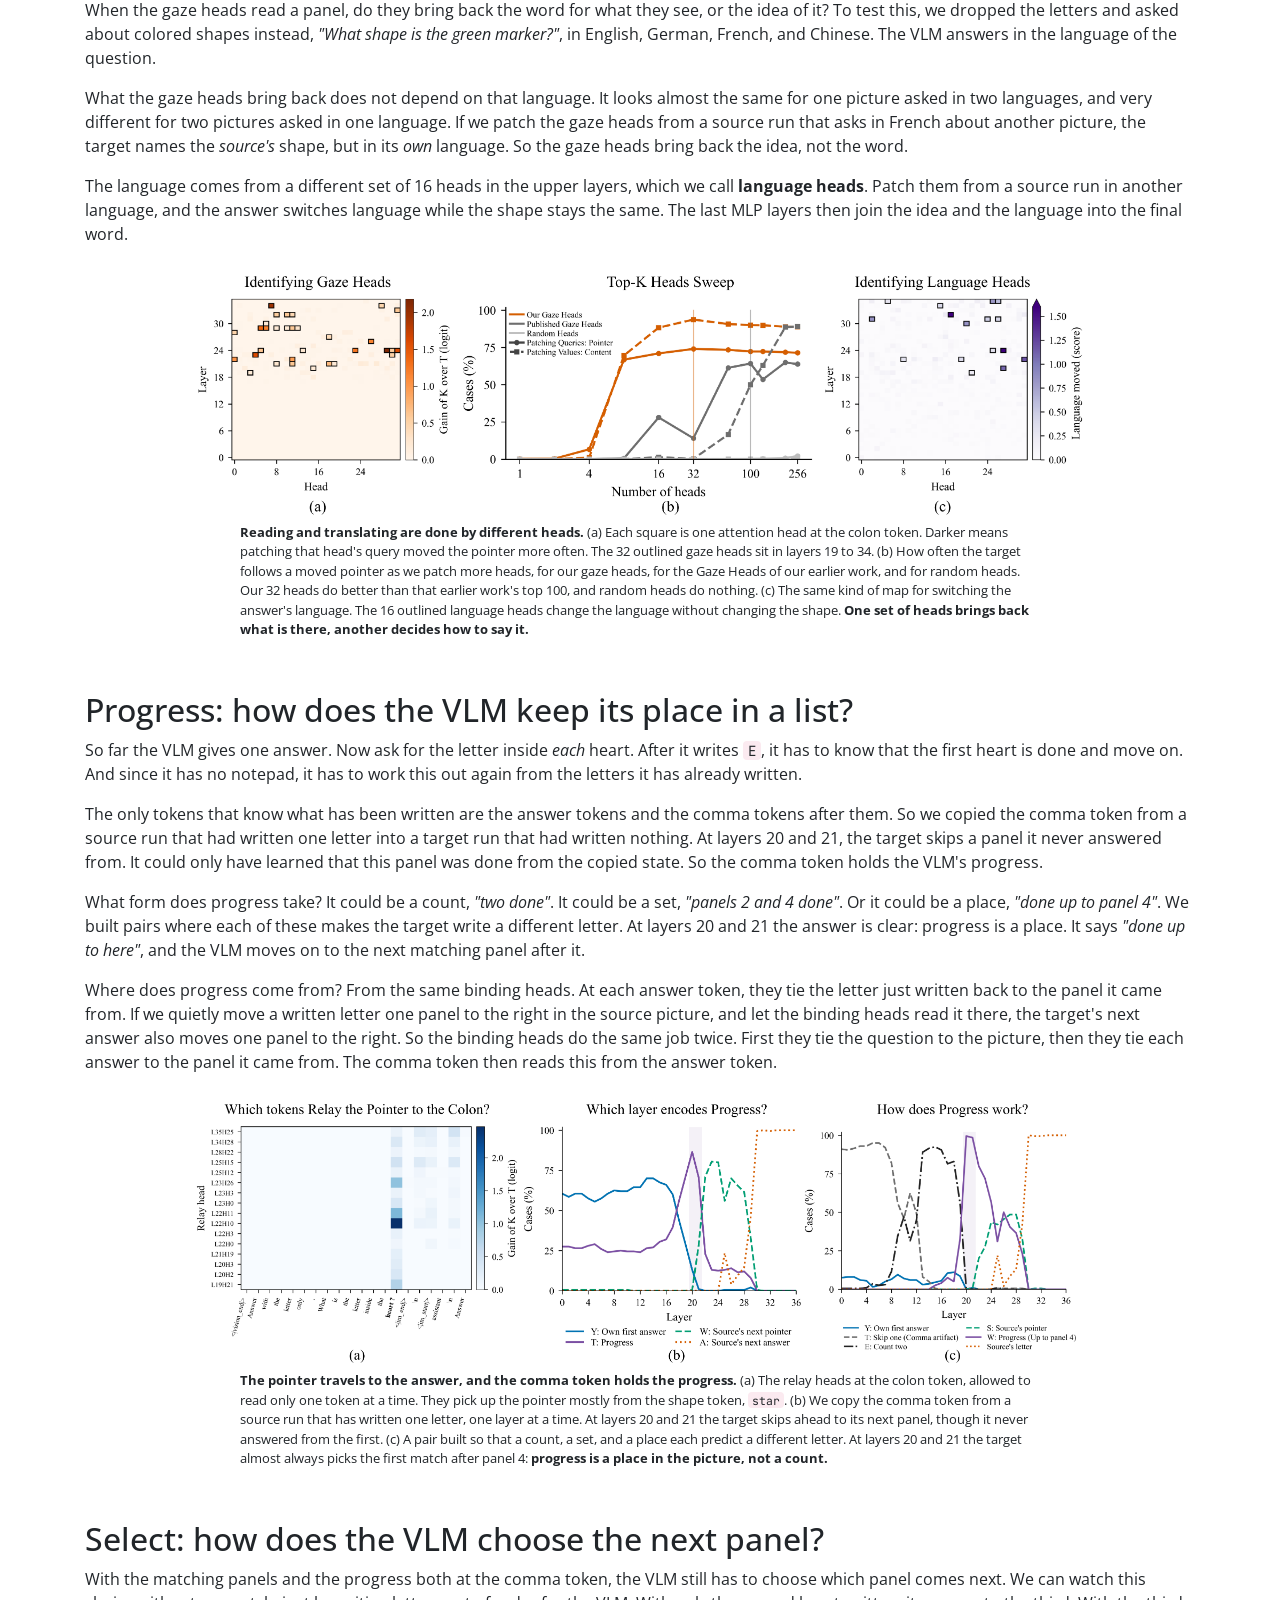
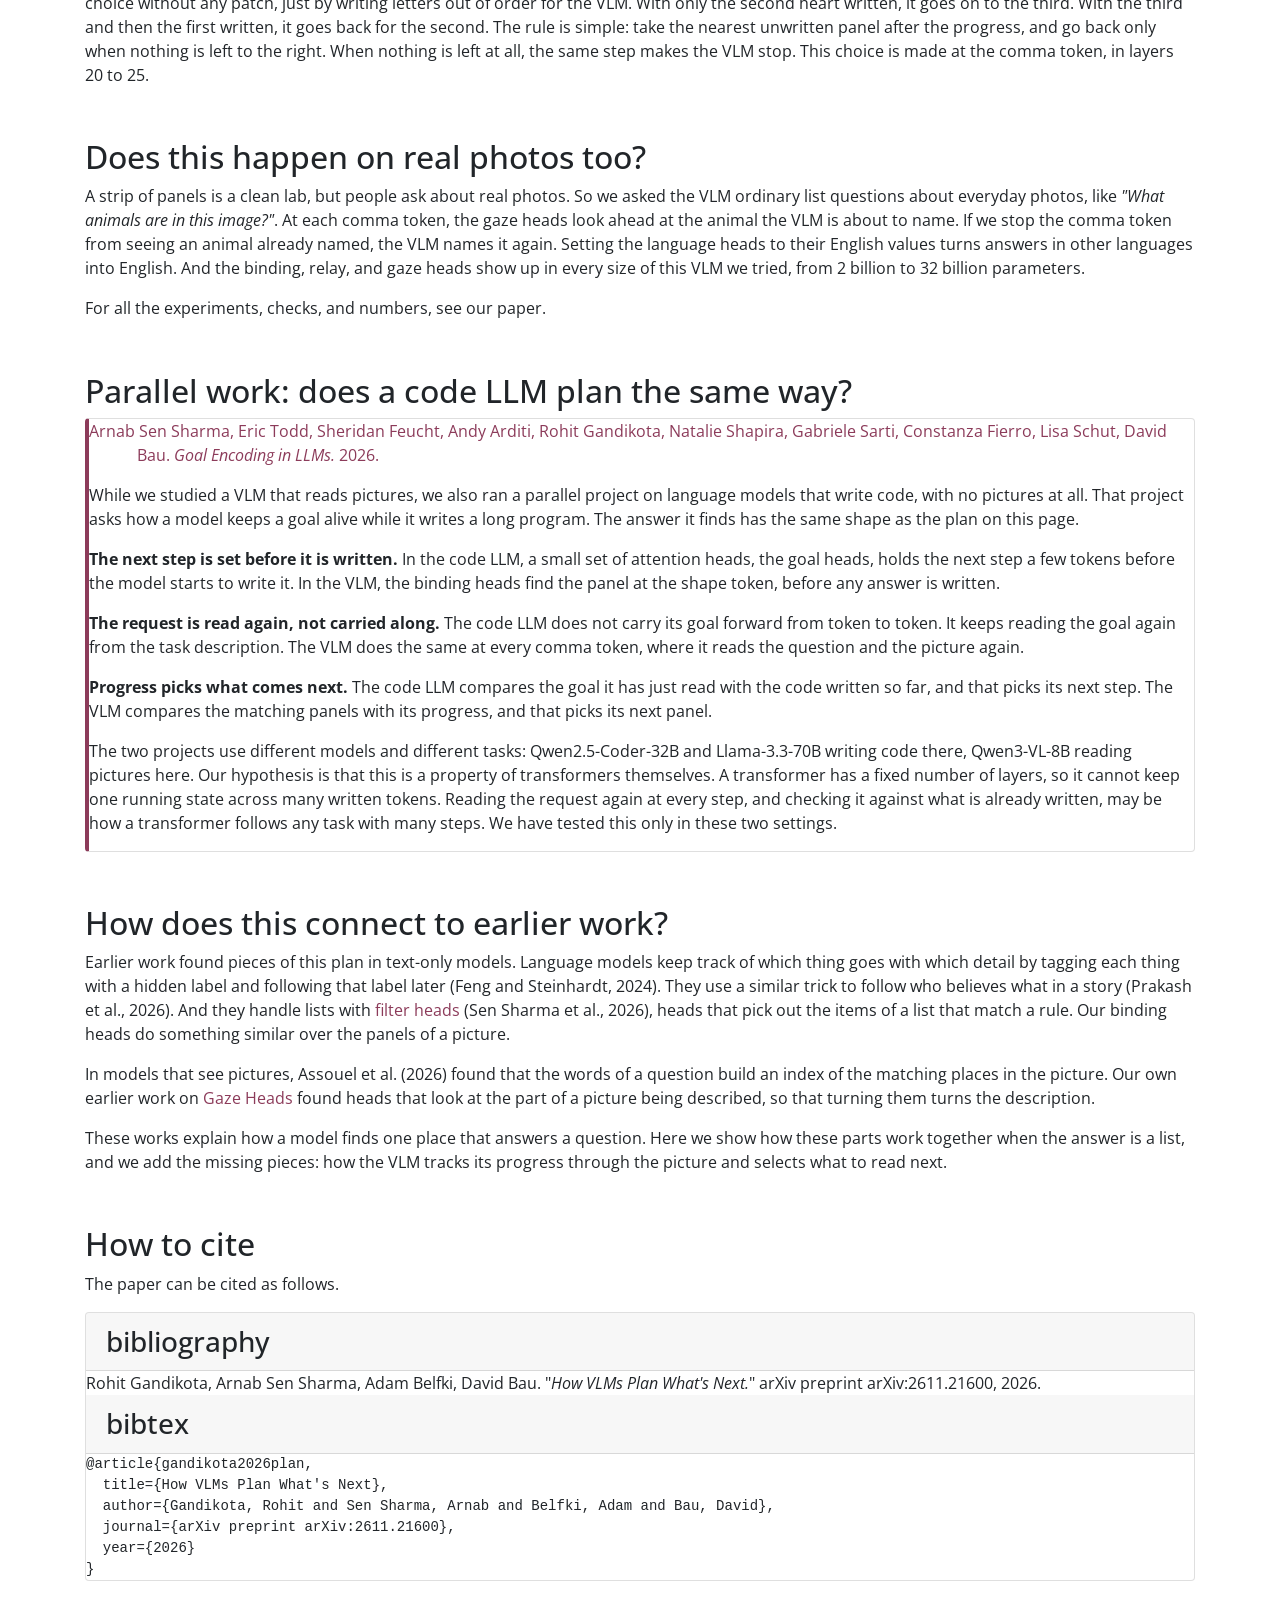
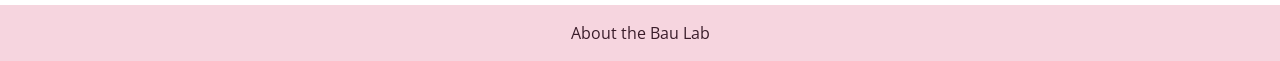
==== commit 615466b2: "Plan figure: larger Play and step buttons; Play moves to the top right" ====
--- a/public/index.html
+++ b/public/index.html
@@ -72,6 +72,8 @@
 #plan button[aria-pressed="true"] { background: var(--rose-dark); color: #fff; }
 #plan button:focus-visible { outline: 2px solid var(--bind); outline-offset: 2px; }
 #plan .pv-picker { display: flex; flex-wrap: wrap; align-items: center; gap: 6px; margin-bottom: 12px; font-size: 14px; }
+#plan .pv-top { justify-content: space-between; }
+#plan .pv-top #pv-play { margin-left: auto; }
 #plan .pv-scroll { overflow-x: auto; }
 #plan .pv-scene { position: relative; min-width: 600px; max-width: 900px; margin: 0 auto; }
 #plan .pv-scene .pv-strip { width: 66.667%; margin: 0 auto; }
@@ -86,7 +88,9 @@
 #plan .pv-tokC { background: var(--tint); border-color: var(--rose-dark); font-weight: 700; }
 #plan .pv-tokG { background: #fff; border-color: var(--rose-dark); color: var(--rose-dark); font-weight: 700; animation: pv-fadein .5s ease both; }
 #plan #pv-ans { display: contents; }
-#plan .pv-steps { display: inline-flex; flex-wrap: wrap; gap: 6px; }
+#plan .pv-steps { display: inline-flex; flex-wrap: wrap; justify-content: center; gap: 8px; }
+#plan #pv-play, #plan .pv-steps button { font-size: 16px; padding: 8px 20px; border-width: 1.5px; }
+@media (max-width: 600px) { #plan #pv-play, #plan .pv-steps button { font-size: 14px; padding: 6px 14px; } }
 #plan .pv-steps button { border-color: var(--c); color: var(--c); }
 #plan .pv-steps button[aria-pressed="true"] { background: var(--c); color: #fff; }
 #plan .pv-modes { display: inline-flex; }
@@ -284,7 +288,7 @@
 <p>Click through the steps below. Each column is one token, drawn as its stack of 36 layers.</p>
 <figure id="plan" aria-label="Interactive walk-through of the plan">
 <div class="pv-card">
-  <div class="pv-picker"><span id="pv-modes" class="pv-modes"></span></div>
+  <div class="pv-picker pv-top"><span id="pv-modes" class="pv-modes"></span><button id="pv-play" type="button" aria-pressed="false">Play</button></div>
   <div class="pv-picker"><span id="pv-lead"></span> <span id="pv-asks"></span></div>
   <div class="pv-scroll"><div class="pv-scene">
     <div class="pv-strip"><img id="pv-pic" alt="A row of panels, each with a shape and a letter"><canvas id="pv-heat"></canvas></div>
@@ -292,7 +296,6 @@
   </div></div>
   <p class="pv-question" id="pv-question"></p>
   <div class="pv-controls" style="justify-content:center">
-    <button id="pv-play" type="button" aria-pressed="false">Play</button>
     <span id="pv-steps" class="pv-steps"></span>
   </div>
   <p class="pv-say" id="pv-say" aria-live="polite"></p>
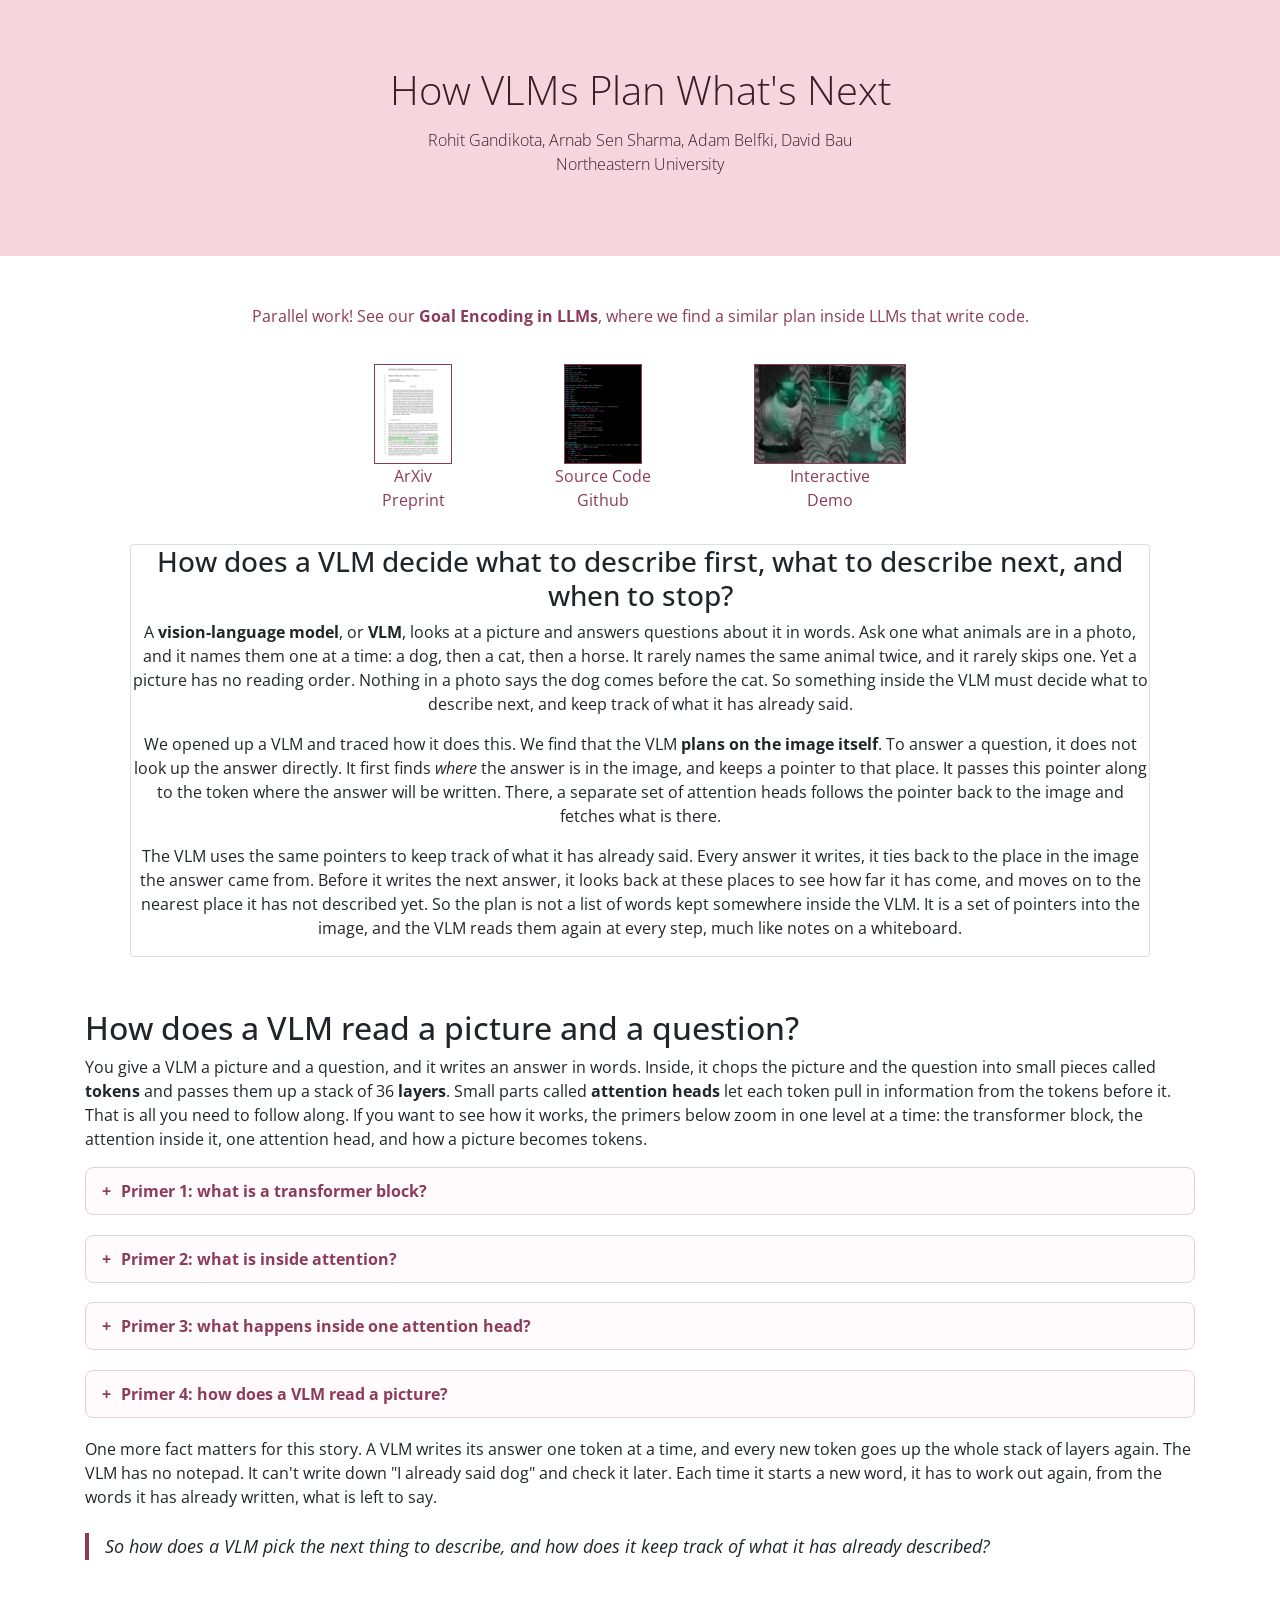
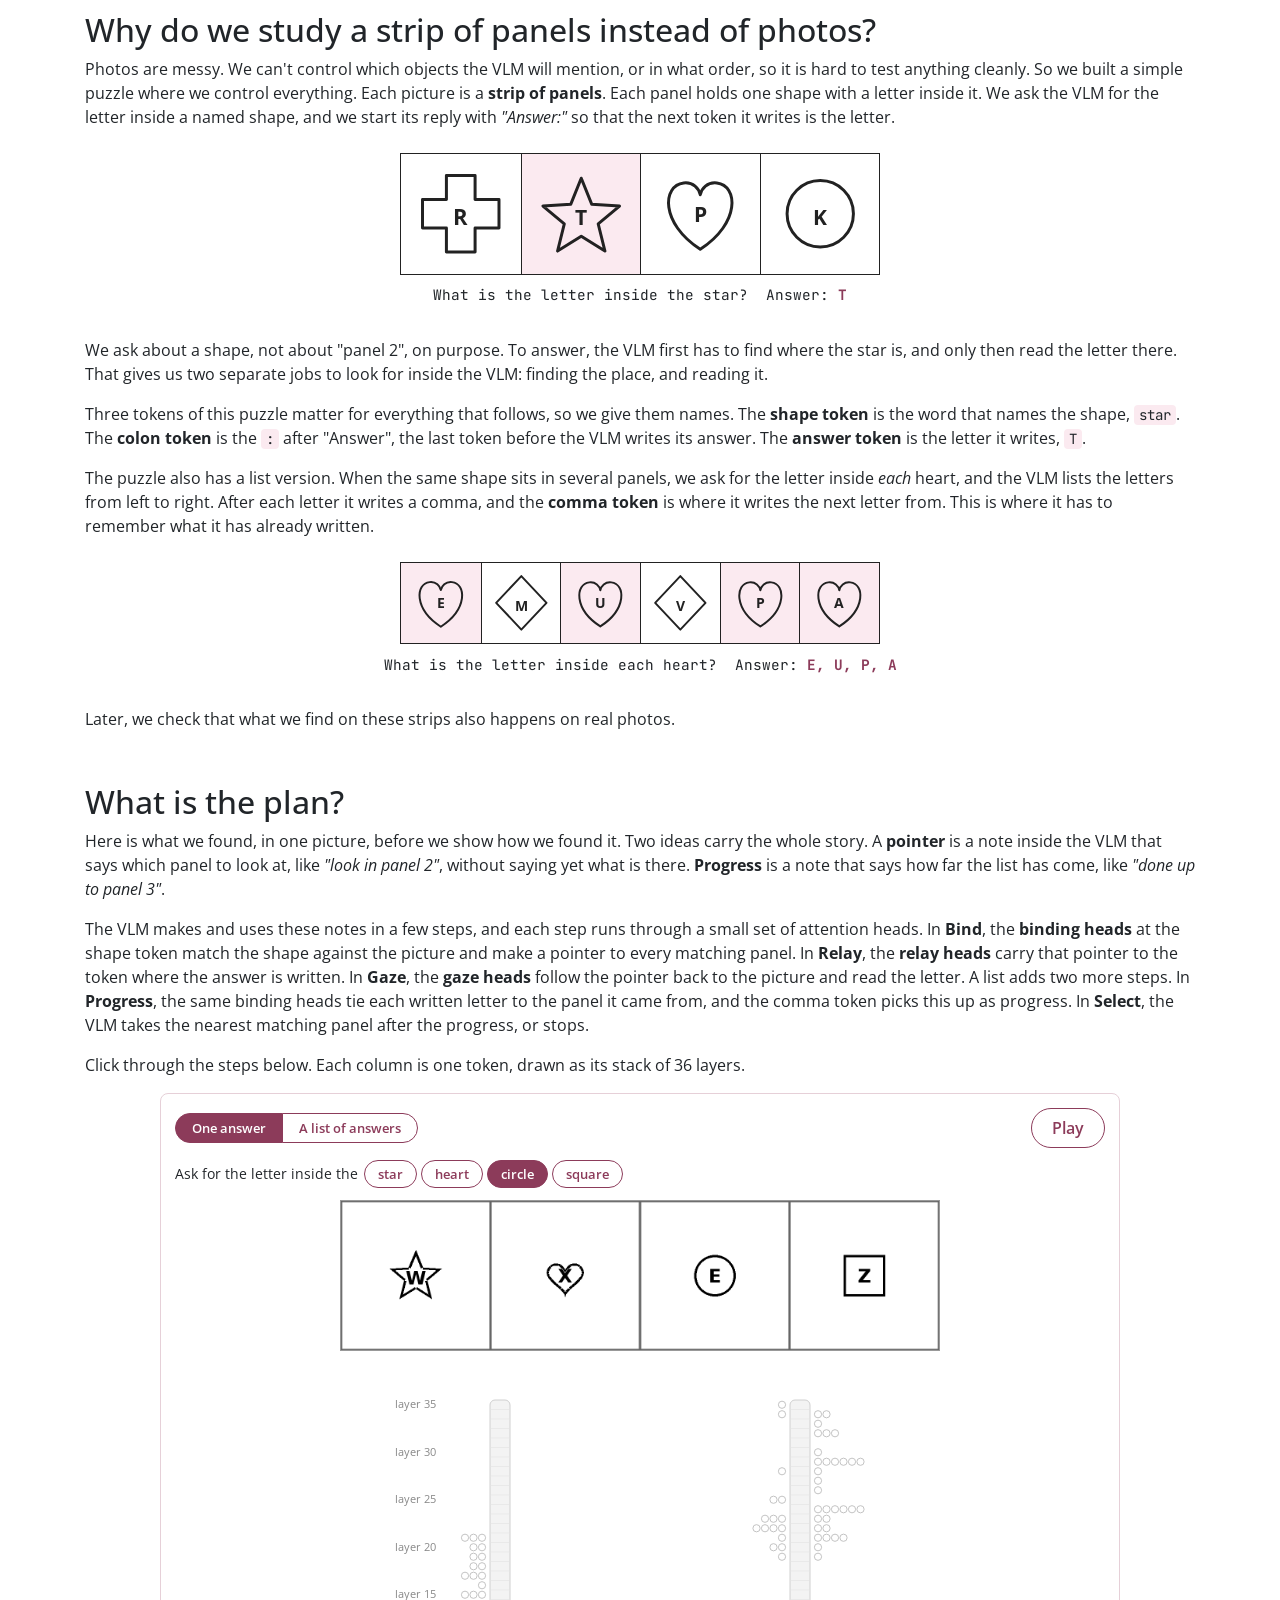
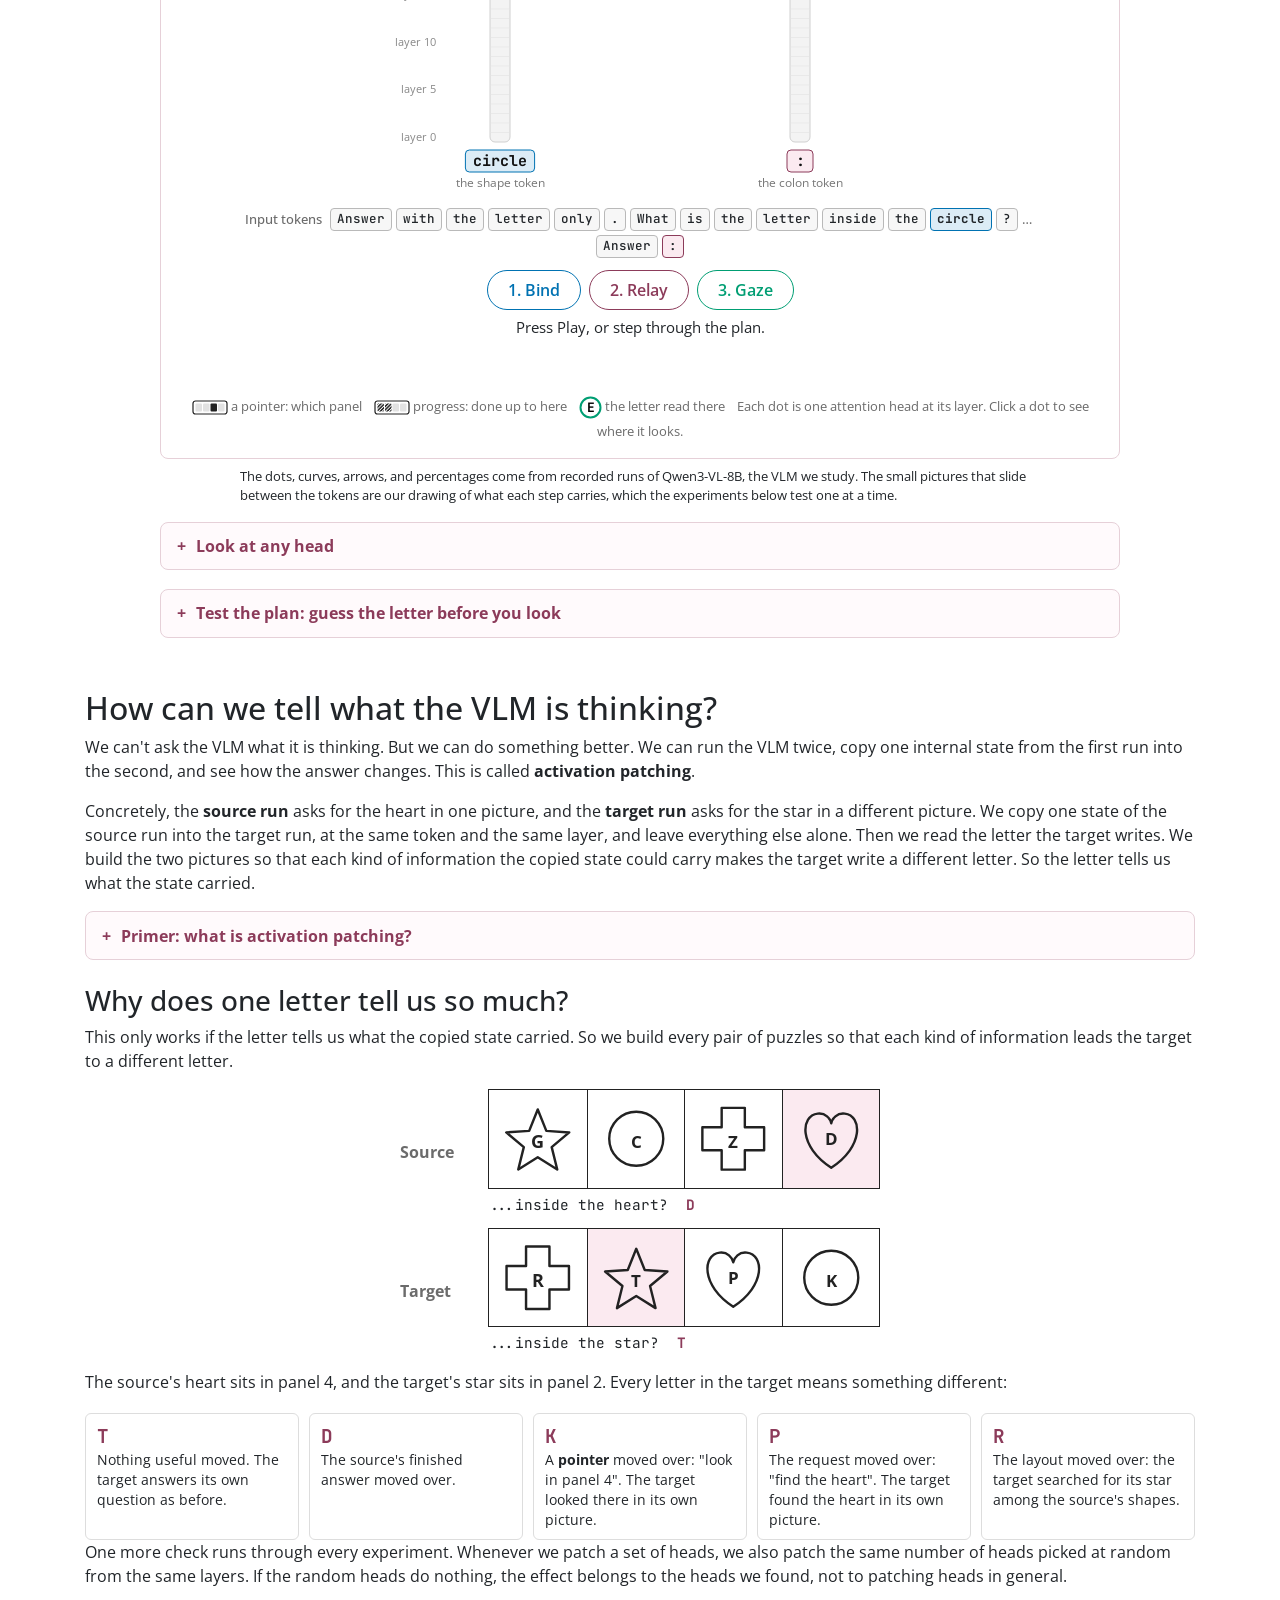
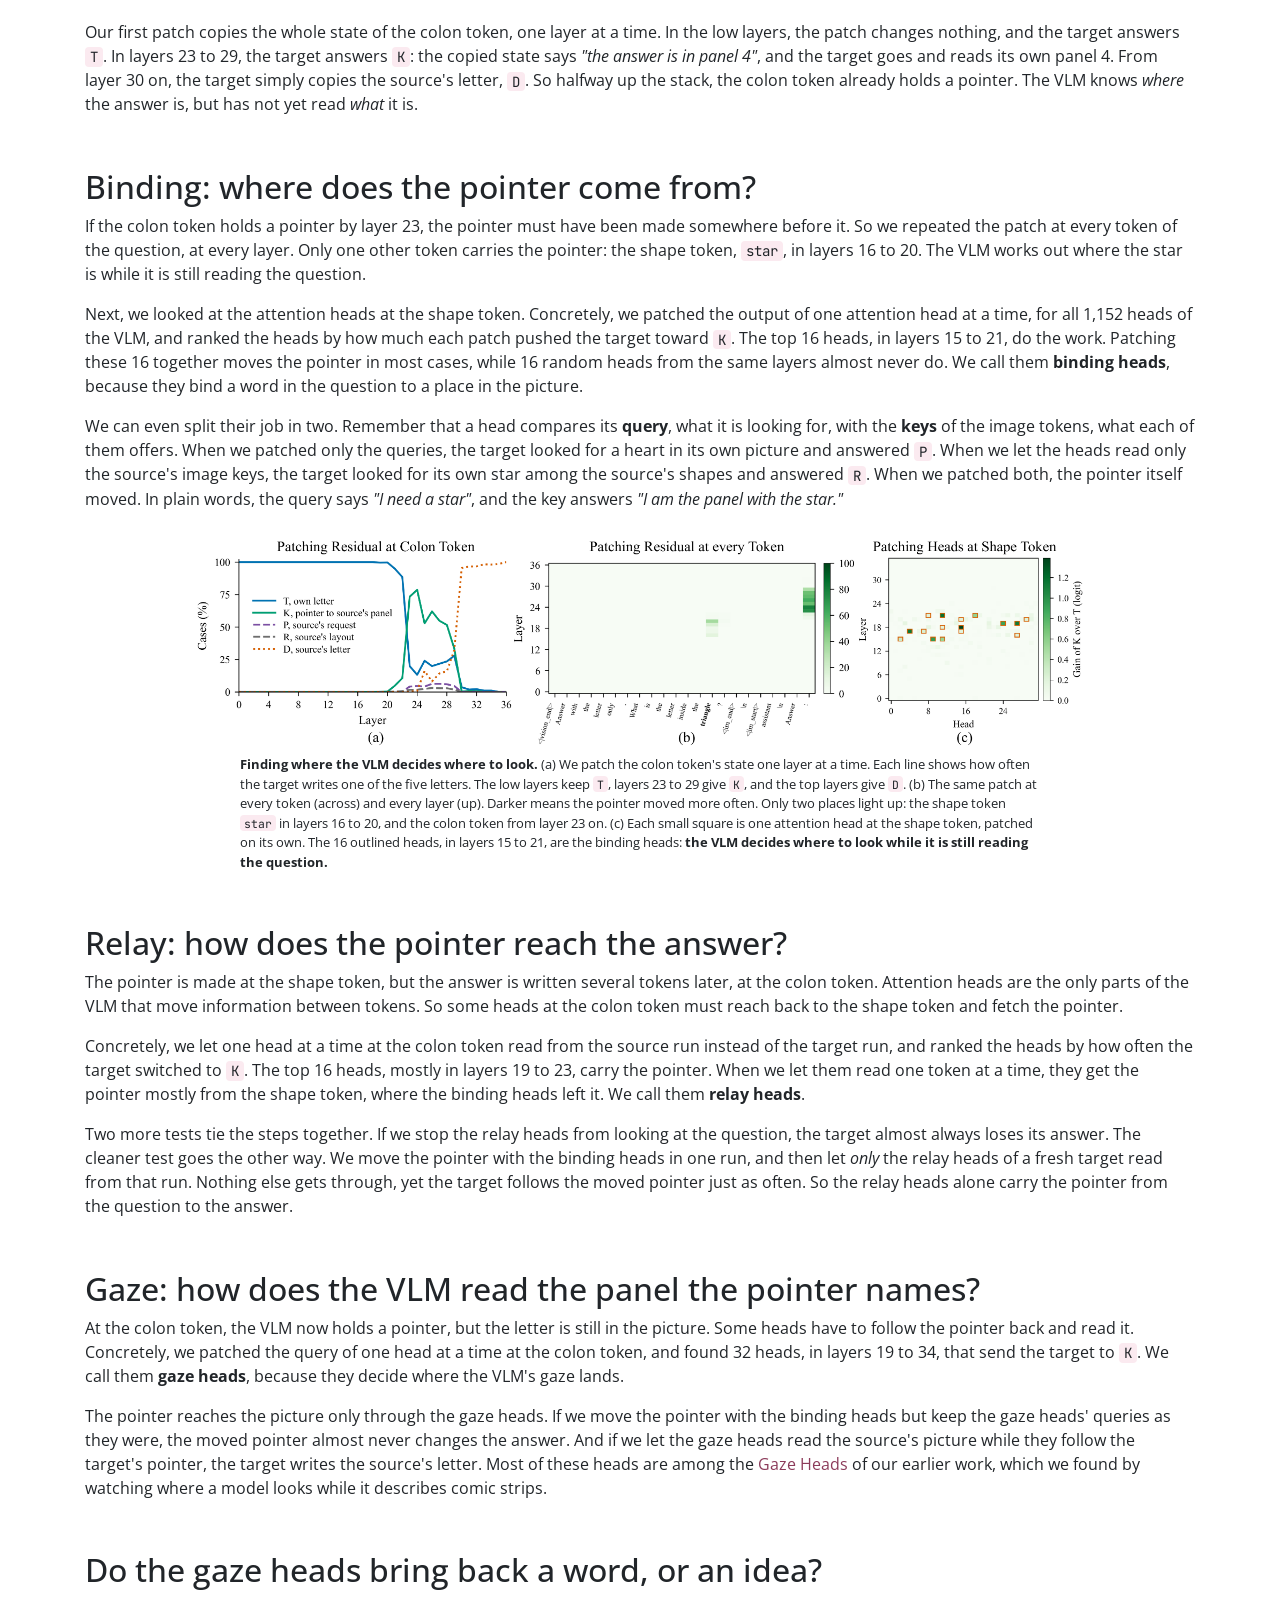
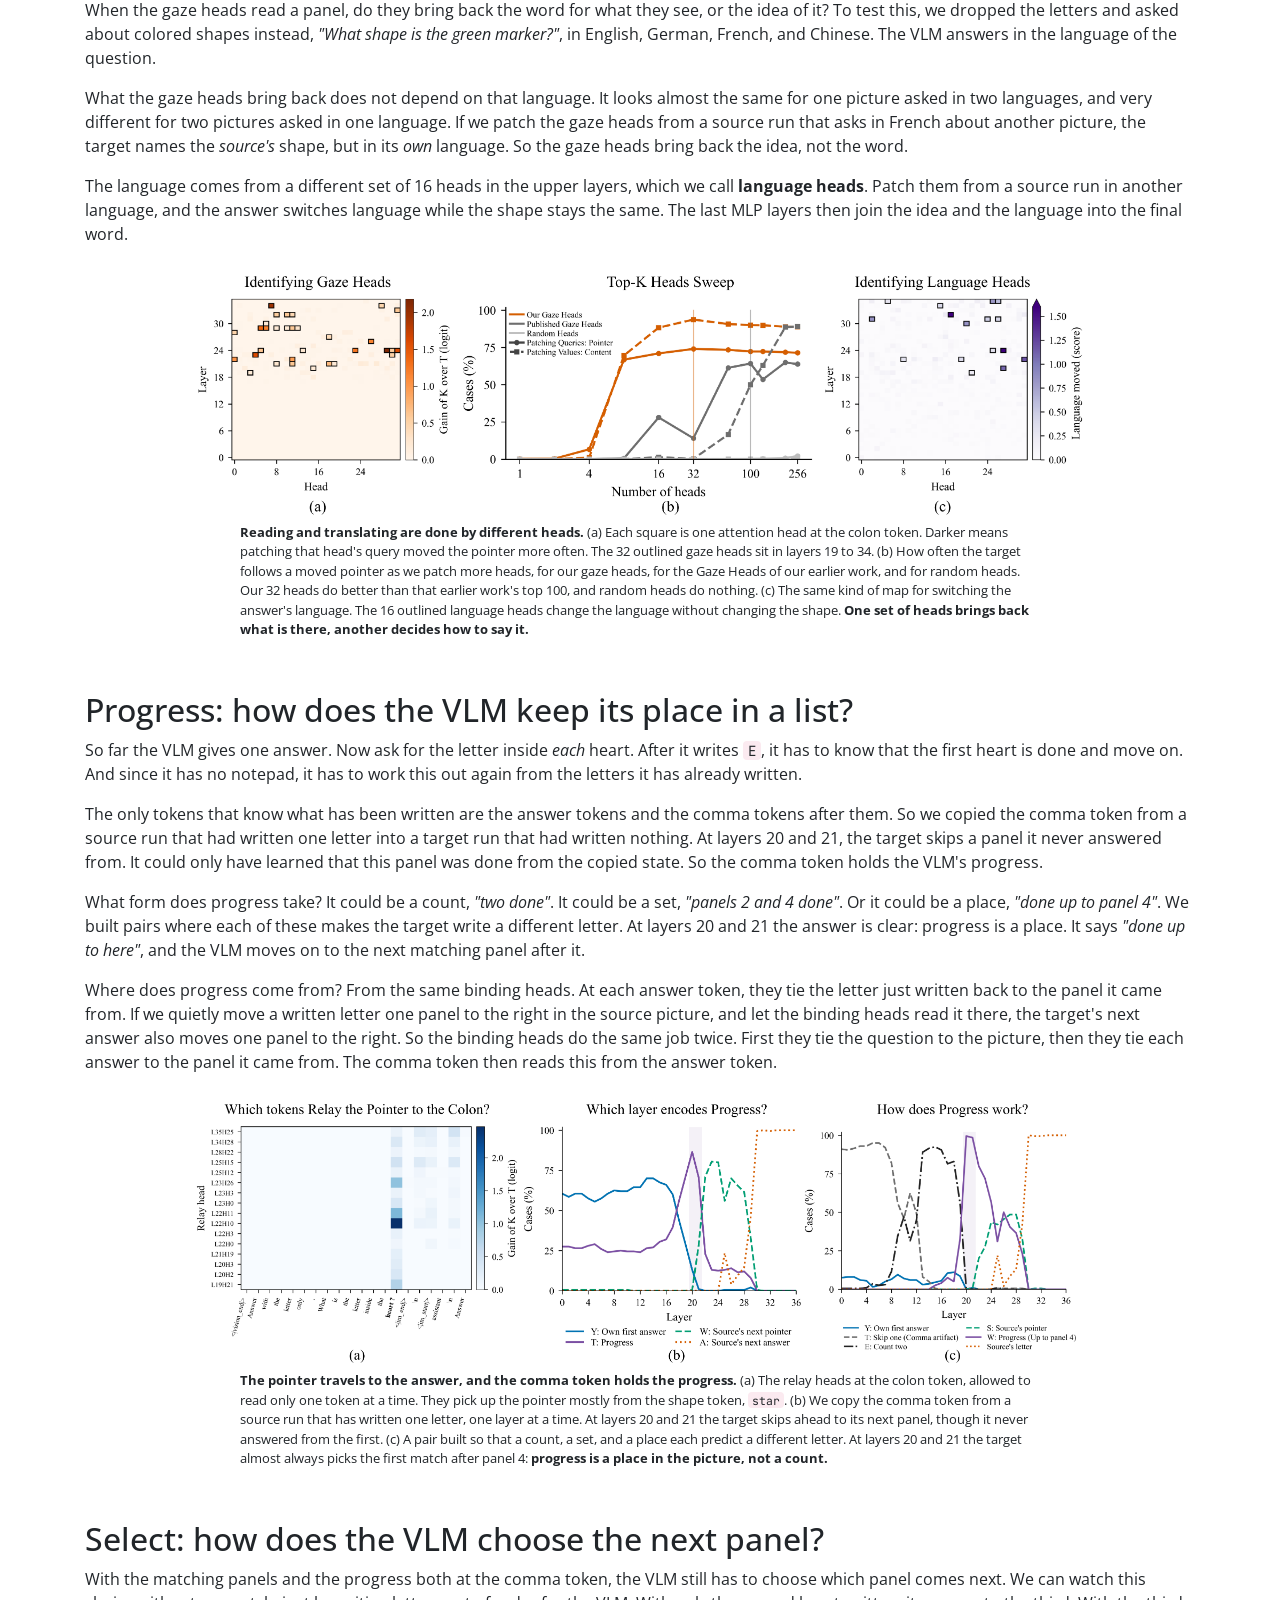
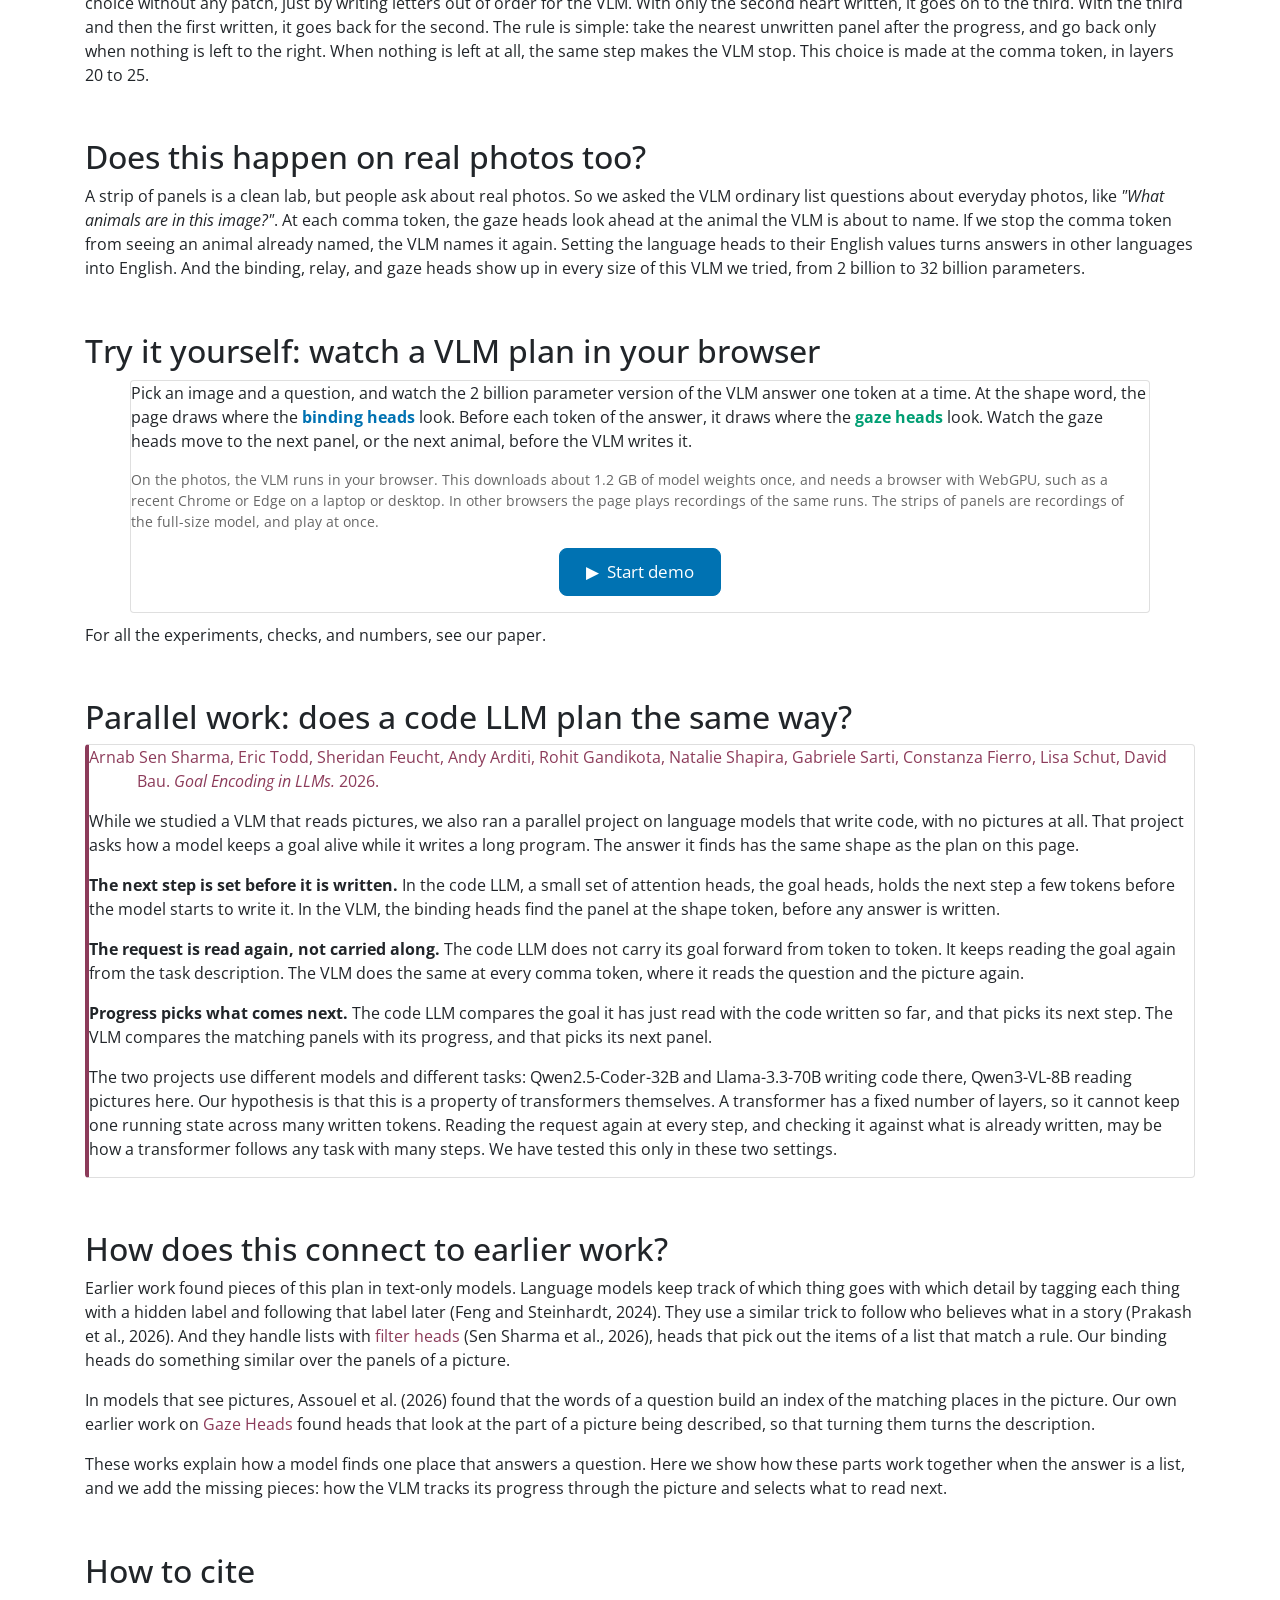
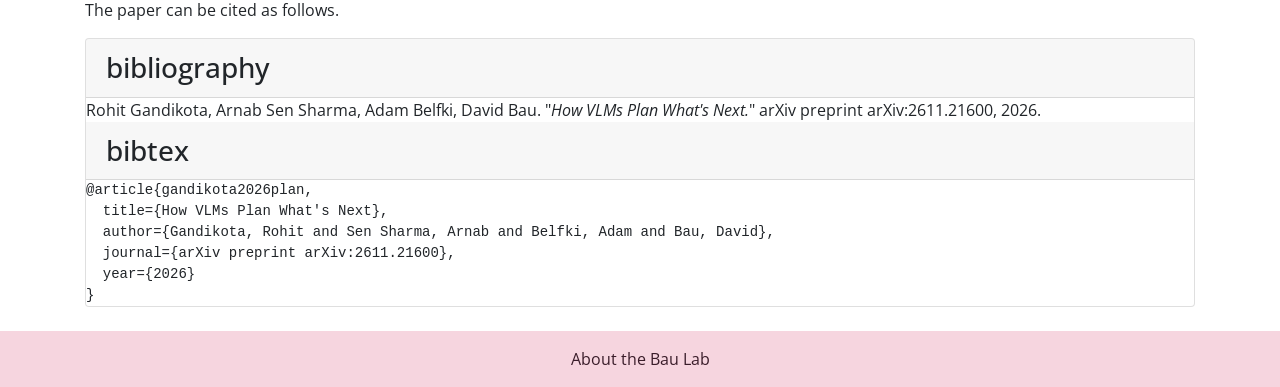
==== commit e0f946d8: "Add interactive demo: strips of panels and photos Strips play recordings of the 2B model answering l" ====
--- a/public/index.html
+++ b/public/index.html
@@ -191,6 +191,7 @@
 <p>
 <a href="https://arxiv.org/abs/2611.21600" class="d-inline-block p-3 align-top" target="_blank"><img height="100" width="78" src="images/paper-thumb.png" style="border:1px solid; margin: 0 38px;" alt="Paper thumbnail" data-nothumb=""><br>ArXiv<br>Preprint</a>
 <a href="https://github.com/rohitgandikota/vlm-planning" class="d-inline-block p-3 align-top" target="_blank"><img height="100" width="78" src="images/code-thumb.png" style="border:1px solid; margin: 0 38px;" alt="Github code thumbnail" data-nothumb=""><br>Source Code<br>Github</a>
+<a href="#demo" class="d-inline-block p-3 align-top"><img height="100" width="152" src="images/demo-thumb.png" style="border:1px solid; margin: 0 38px;" alt="Interactive demo thumbnail" data-nothumb=""><br>Interactive<br>Demo</a>
 </p>
 
 <div class="card" style="max-width: 1020px;">
@@ -429,6 +430,37 @@
 
 <h2>Does this happen on real photos too?</h2>
 <p>A strip of panels is a clean lab, but people ask about real photos. So we asked the VLM ordinary list questions about everyday photos, like <i>"What animals are in this image?"</i>. At each comma token, the gaze heads look ahead at the animal the VLM is about to name. If we stop the comma token from seeing an animal already named, the VLM names it again. Setting the language heads to their English values turns answers in other languages into English. And the binding, relay, and gaze heads show up in every size of this VLM we tried, from 2 billion to 32 billion parameters.</p>
+
+<h2 id="demo">Try it yourself: watch a VLM plan in your browser</h2>
+<div class="card" style="max-width: 1020px; margin: 10px auto;">
+<div class="card-block" id="plandemo-body">
+<p>Pick an image and a question, and watch the 2 billion parameter version of the VLM answer one token at a time. At the shape word, the page draws where the <b style="color:var(--bind)">binding heads</b> look. Before each token of the answer, it draws where the <b style="color:var(--gaze)">gaze heads</b> look. Watch the gaze heads move to the next panel, or the next animal, before the VLM writes it.</p>
+<p id="plandemo-note" style="color:#666; font-size: 14px;">On the photos, the VLM runs in your browser. This downloads about 1.2&nbsp;GB of model weights once, and needs a browser with WebGPU, such as a recent Chrome or Edge on a laptop or desktop. In other browsers the page plays recordings of the same runs. The strips of panels are recordings of the full-size model, and play at once.</p>
+<p style="text-align:center;"><button id="plandemo-start" style="padding: 10px 26px; font-size: 17px; border-radius: 8px; border: 1.5px solid #0072B2; background: #0072B2; color: white; cursor: pointer;">&#9654;&nbsp; Start demo</button></p>
+</div>
+</div>
+<script>
+document.getElementById('plandemo-start').addEventListener('click', async function () {
+  var btn = this;
+  btn.disabled = true;
+  btn.textContent = 'Starting…';
+  try {
+    // Raise ?v= when demo.js changes, so returning visitors do not get an old copy.
+    var mod = await import('./demo/demo.js?v=7');
+    btn.parentNode.style.display = 'none';
+    await mod.start(document.getElementById('plandemo-body'), { recorded: /[?&]recorded\b/.test(location.search) });
+  } catch (e) {
+    btn.parentNode.style.display = '';
+    btn.disabled = false;
+    btn.textContent = '▶  Start demo';
+    var p = document.createElement('p');
+    p.style.cssText = 'color:#a33; font-size: 14px;';
+    p.textContent = 'The demo failed to start: ' + e.message;
+    btn.parentNode.parentNode.appendChild(p);
+    console.error(e);
+  }
+});
+</script>
 
 <p>For all the experiments, checks, and numbers, see our paper.</p>
 
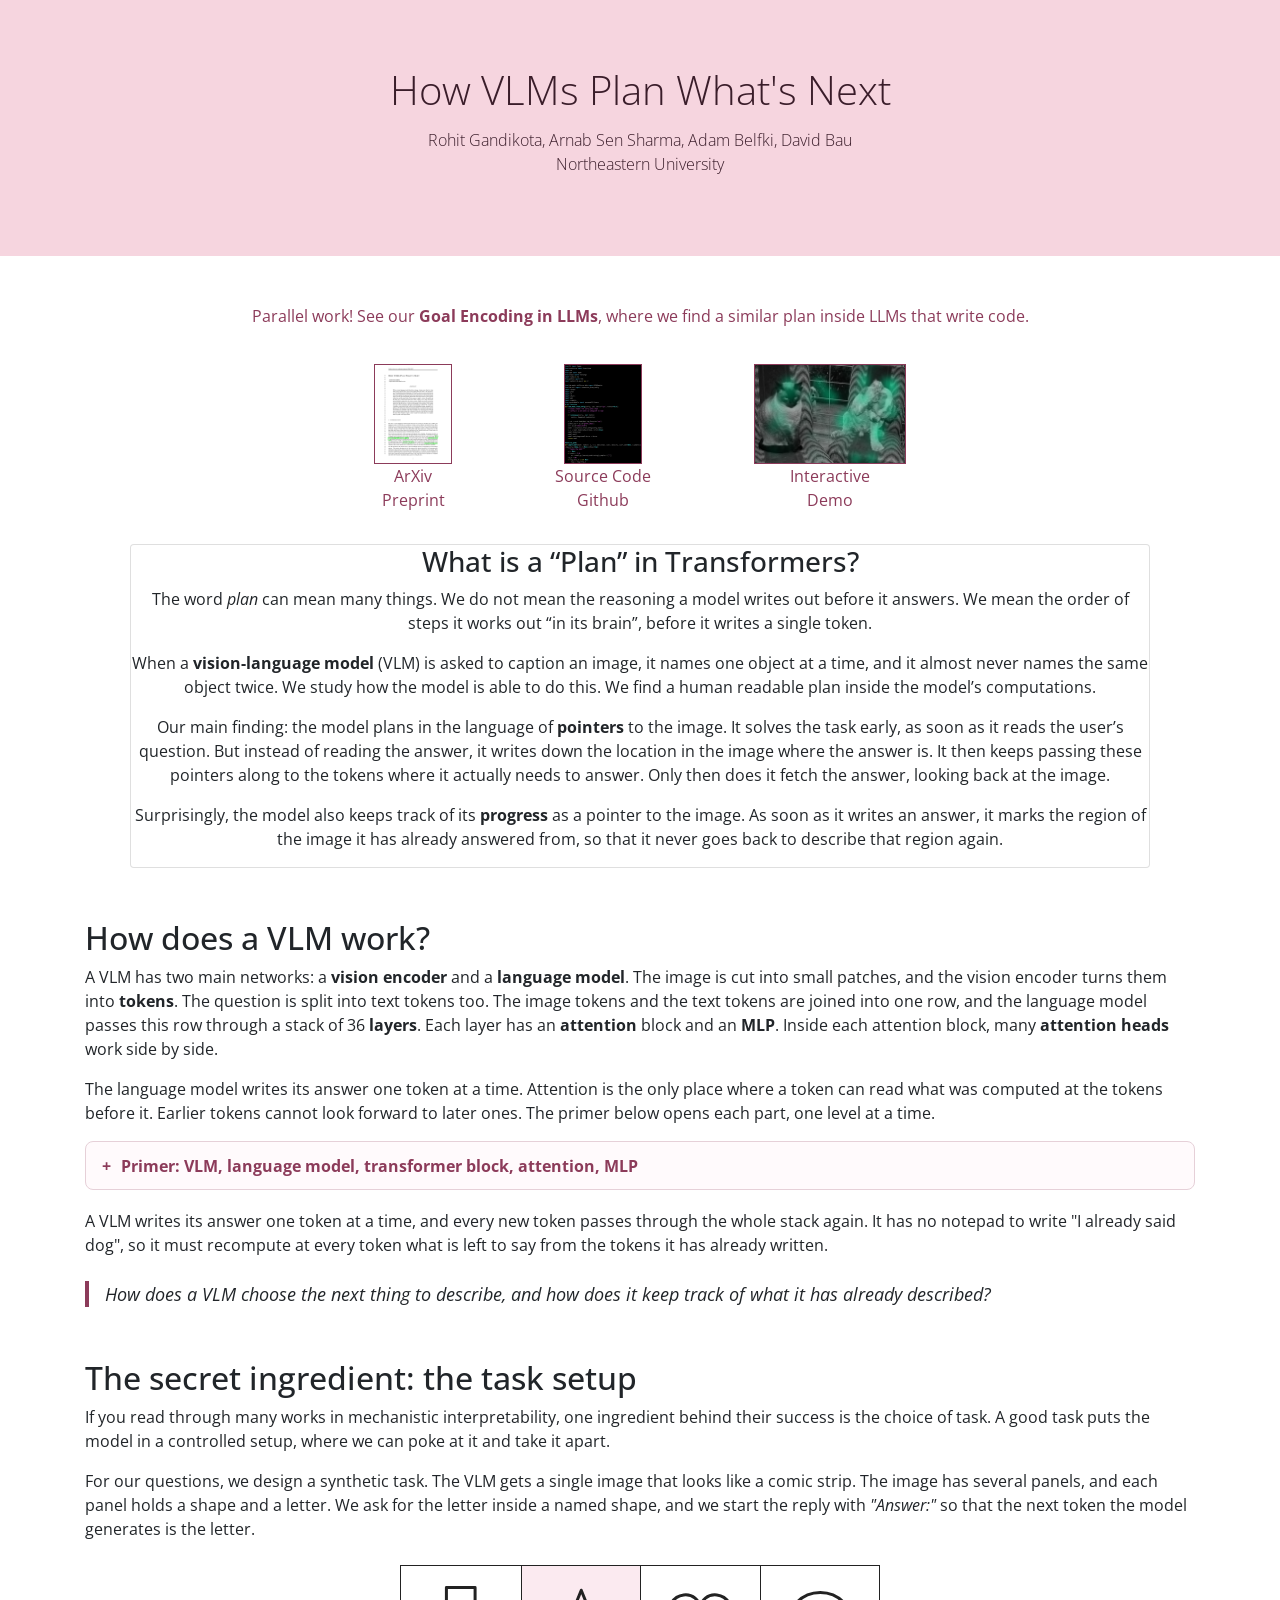
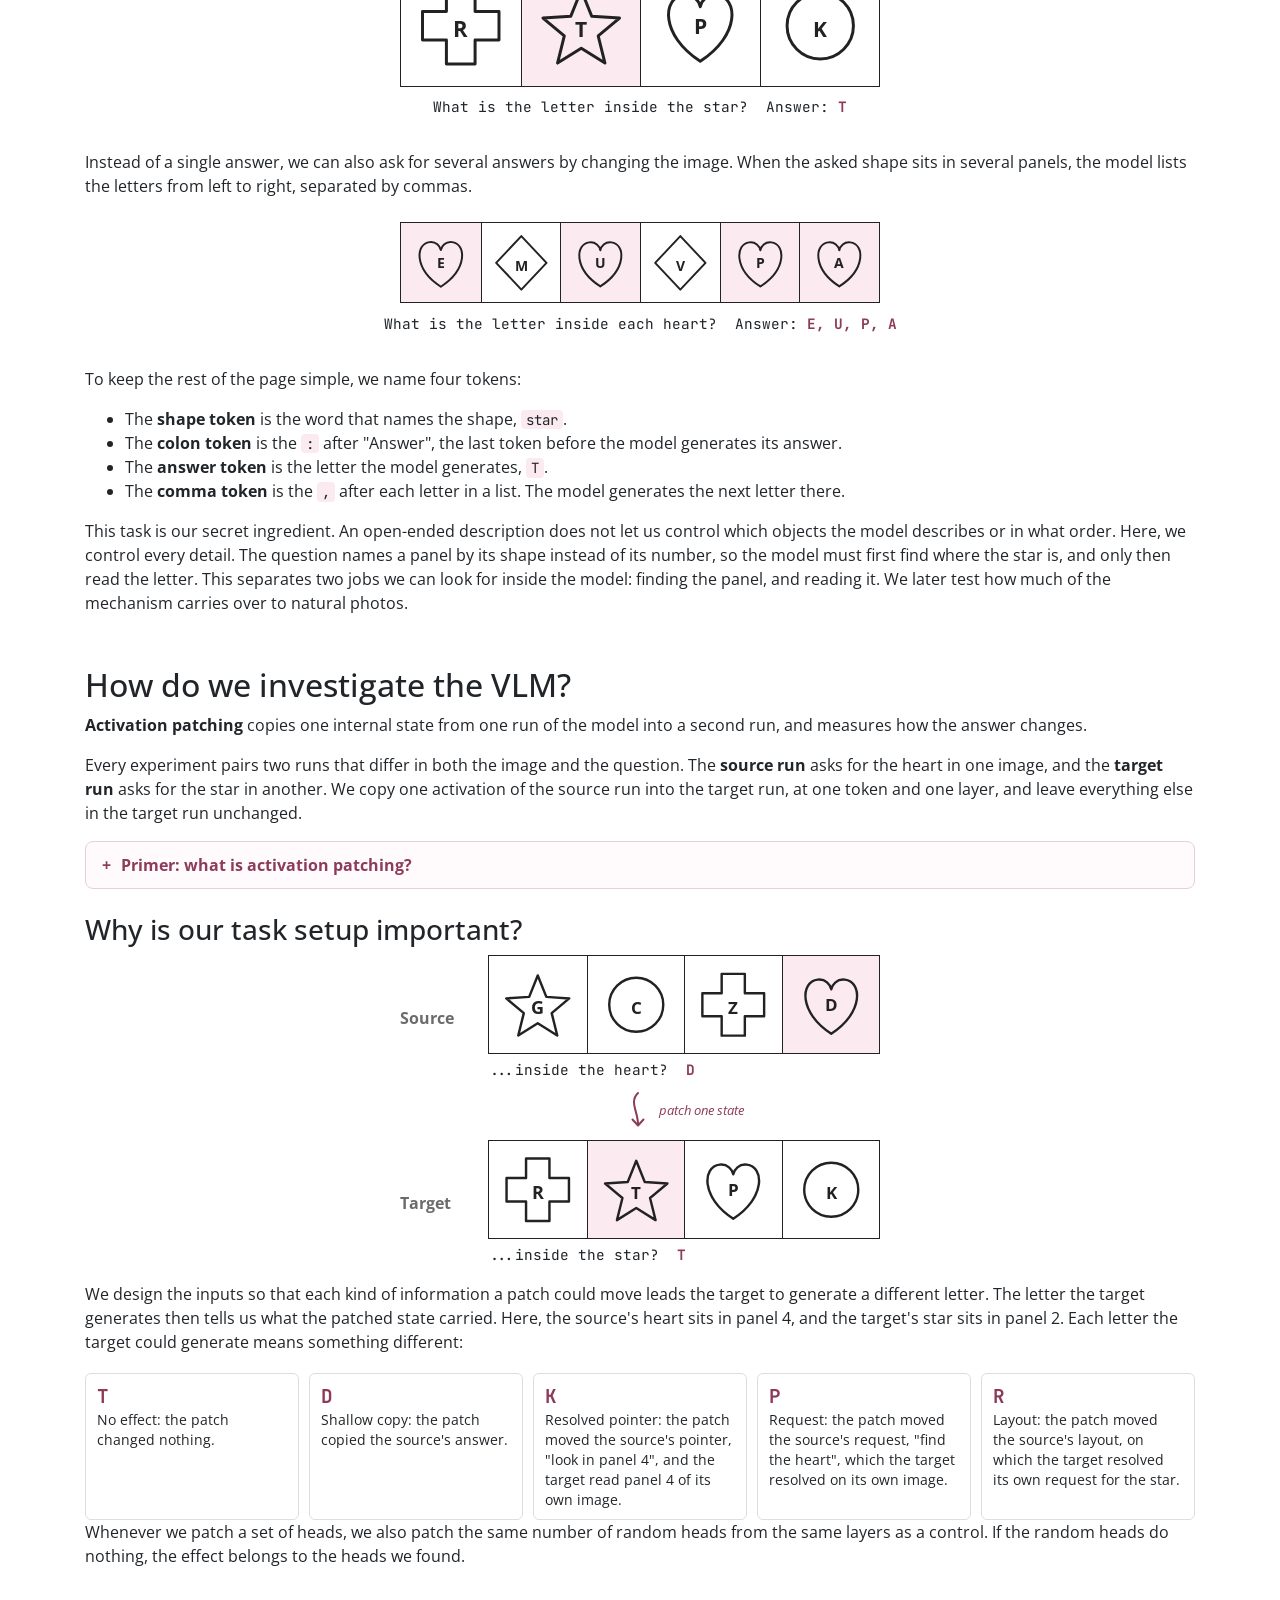
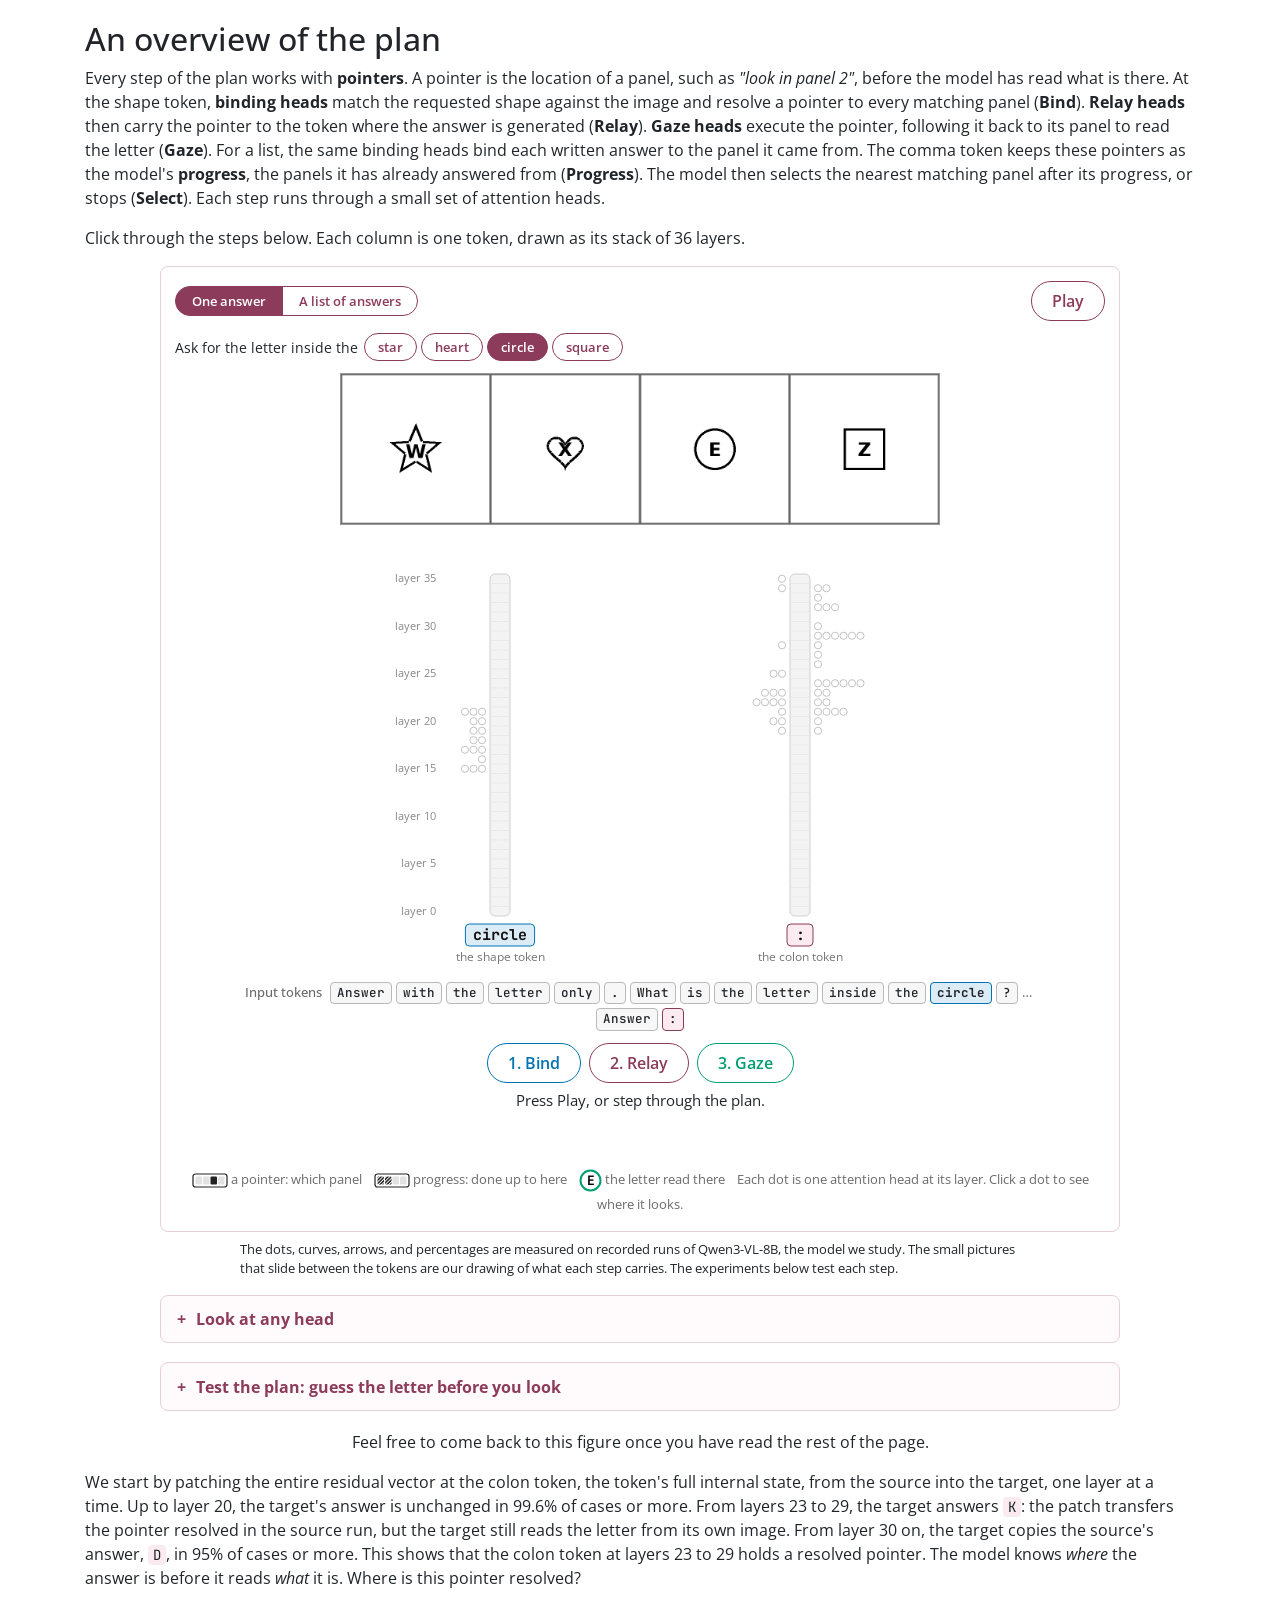
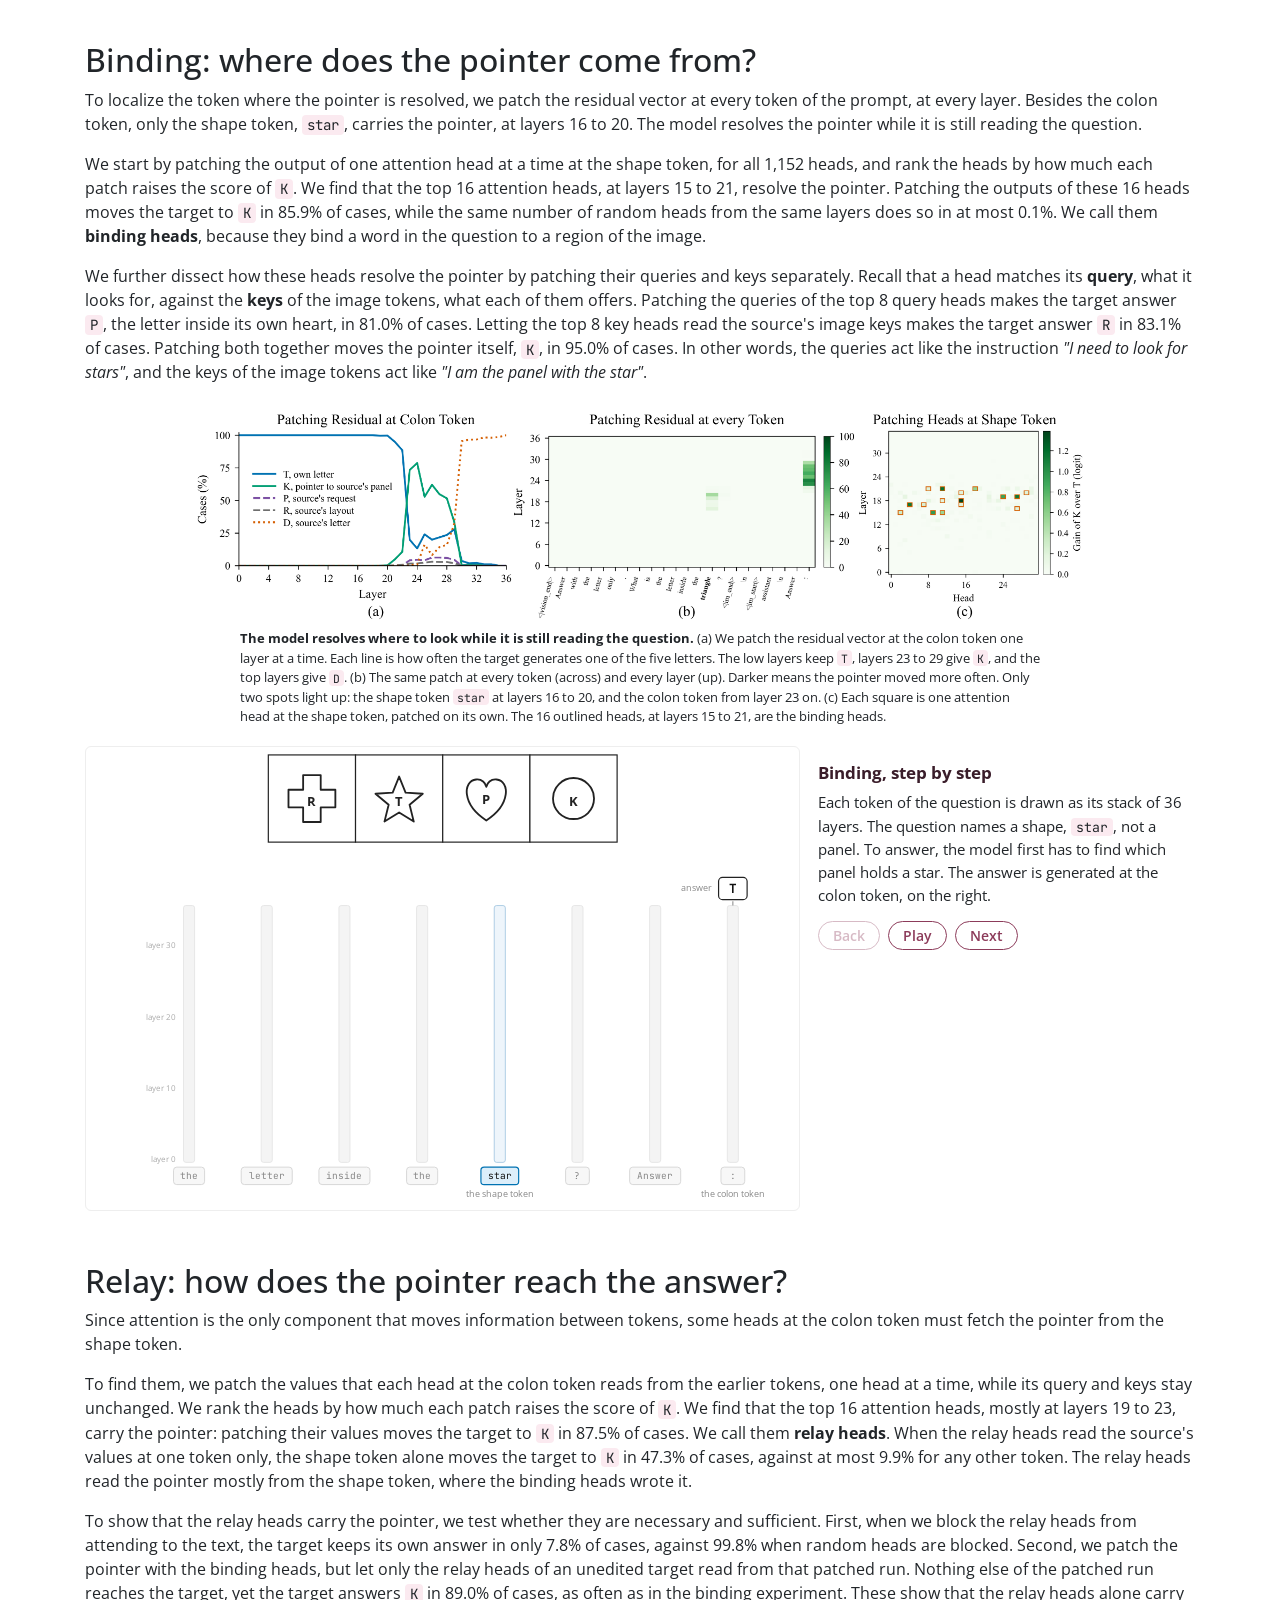
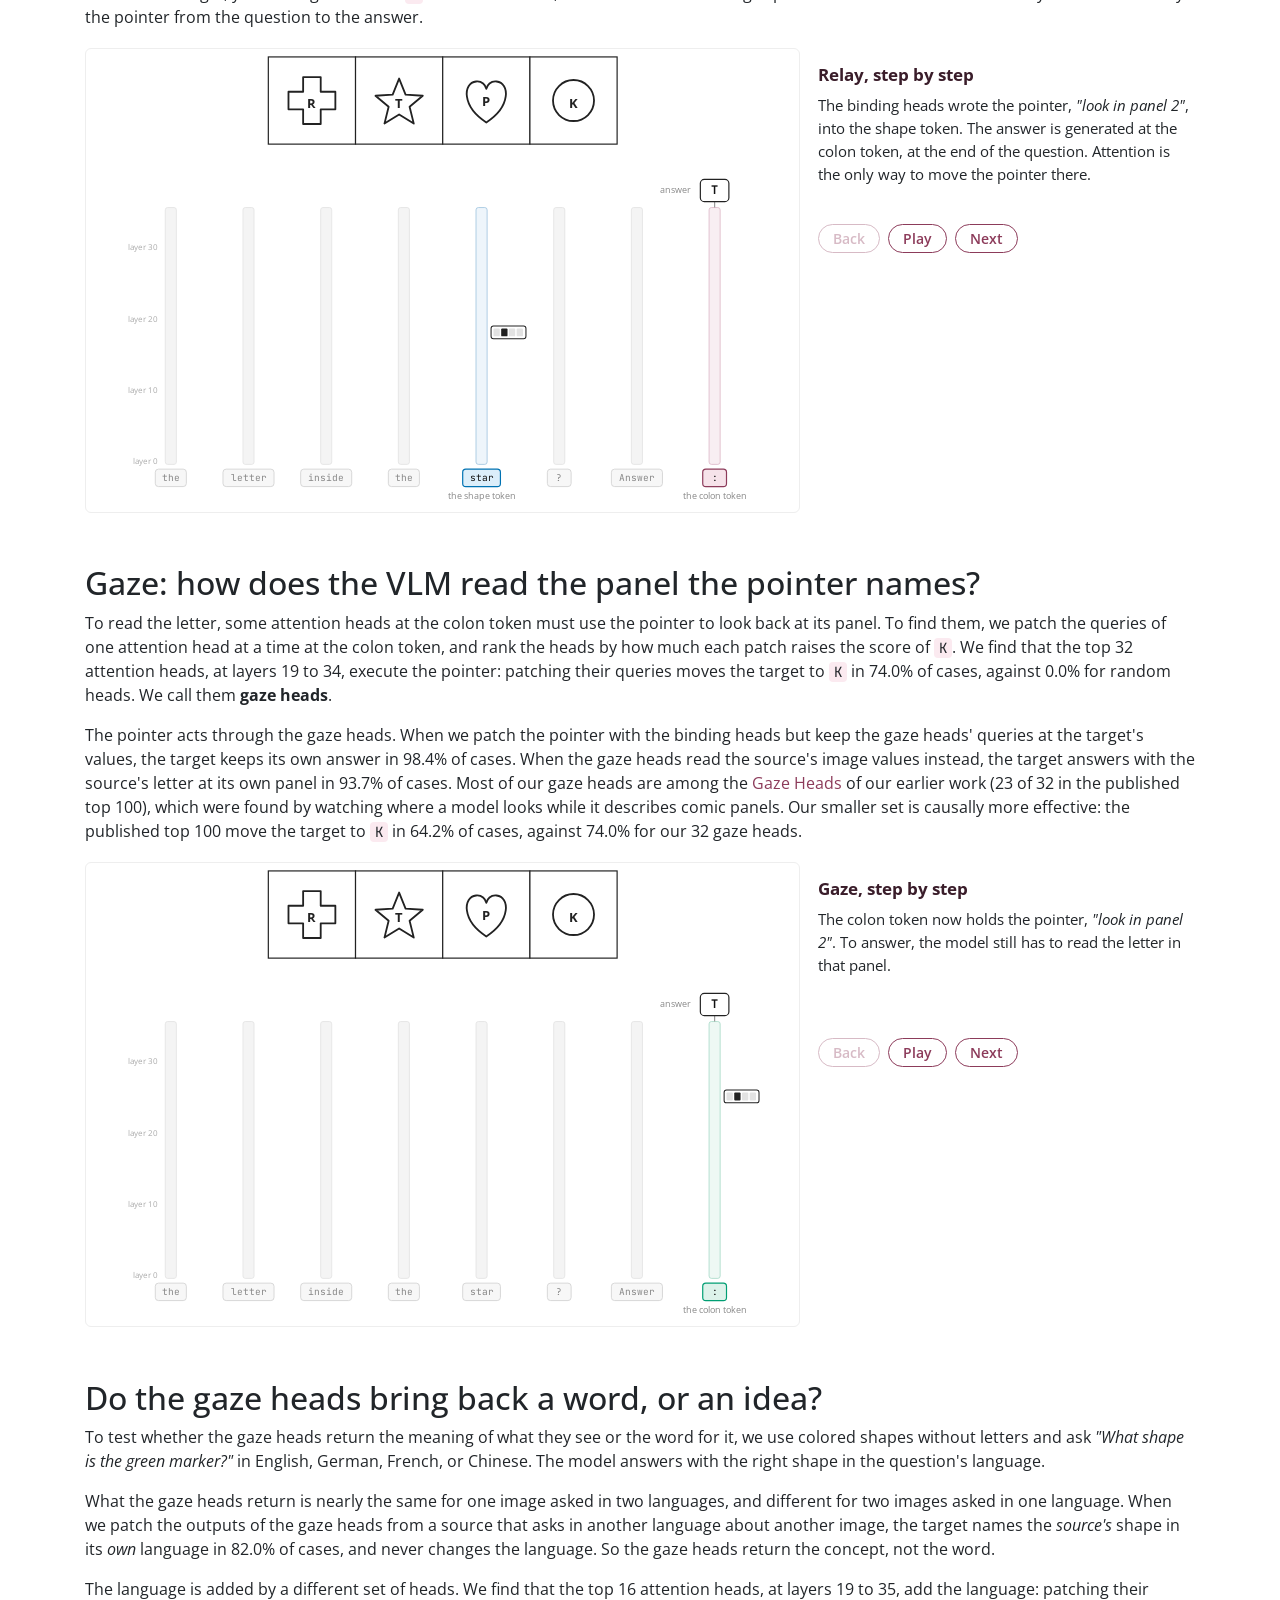
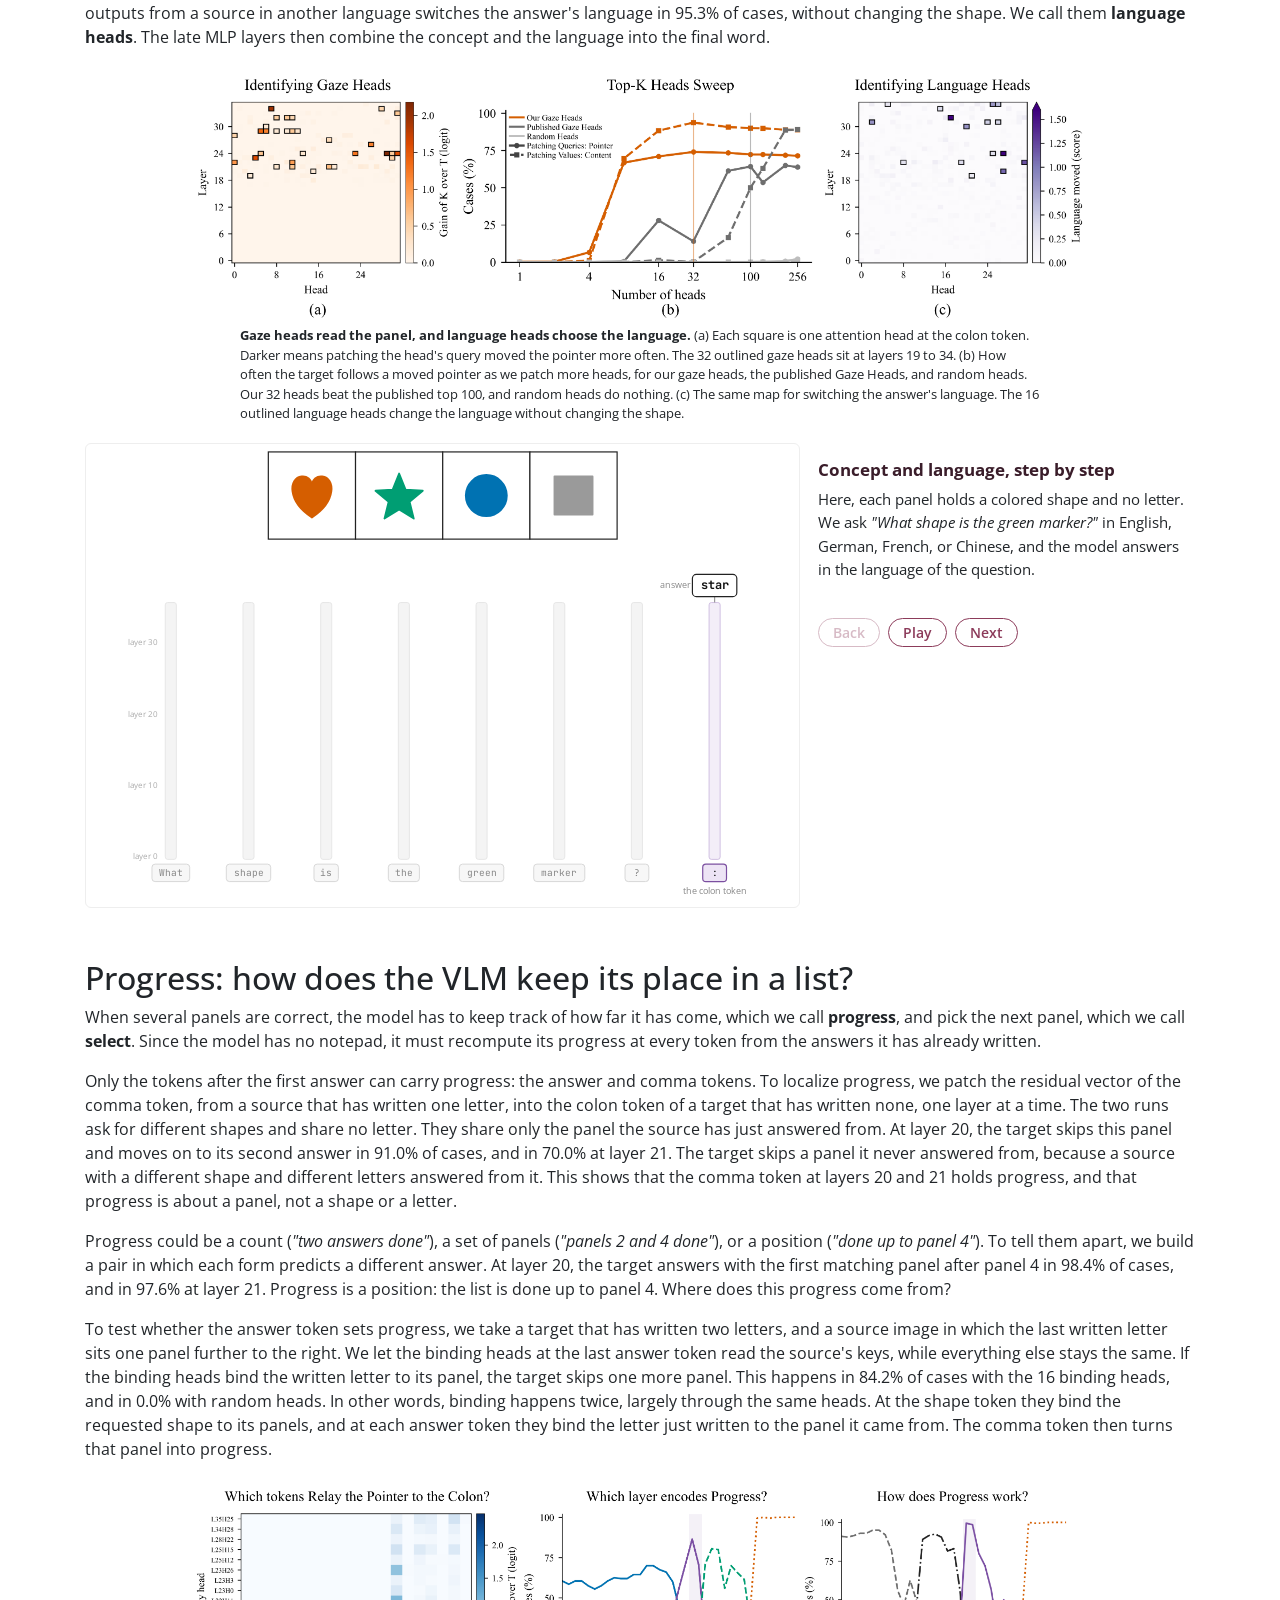
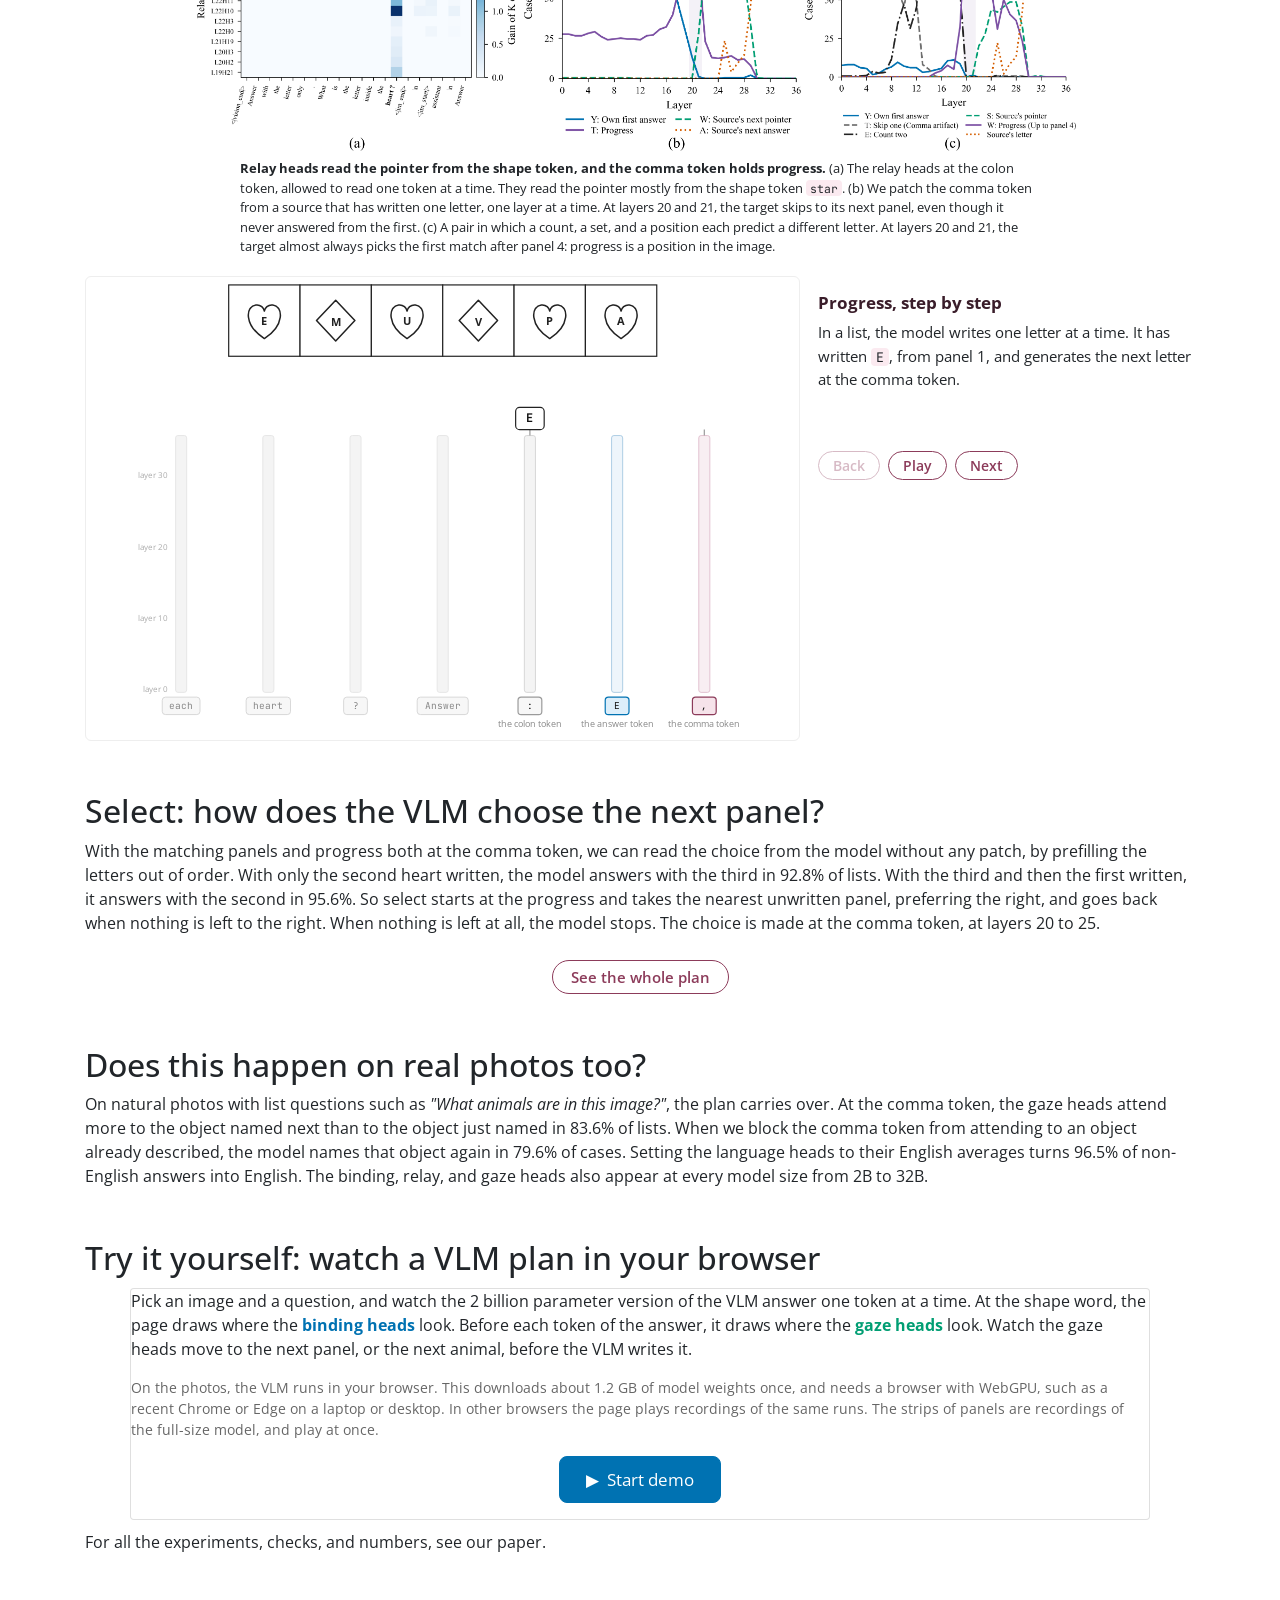
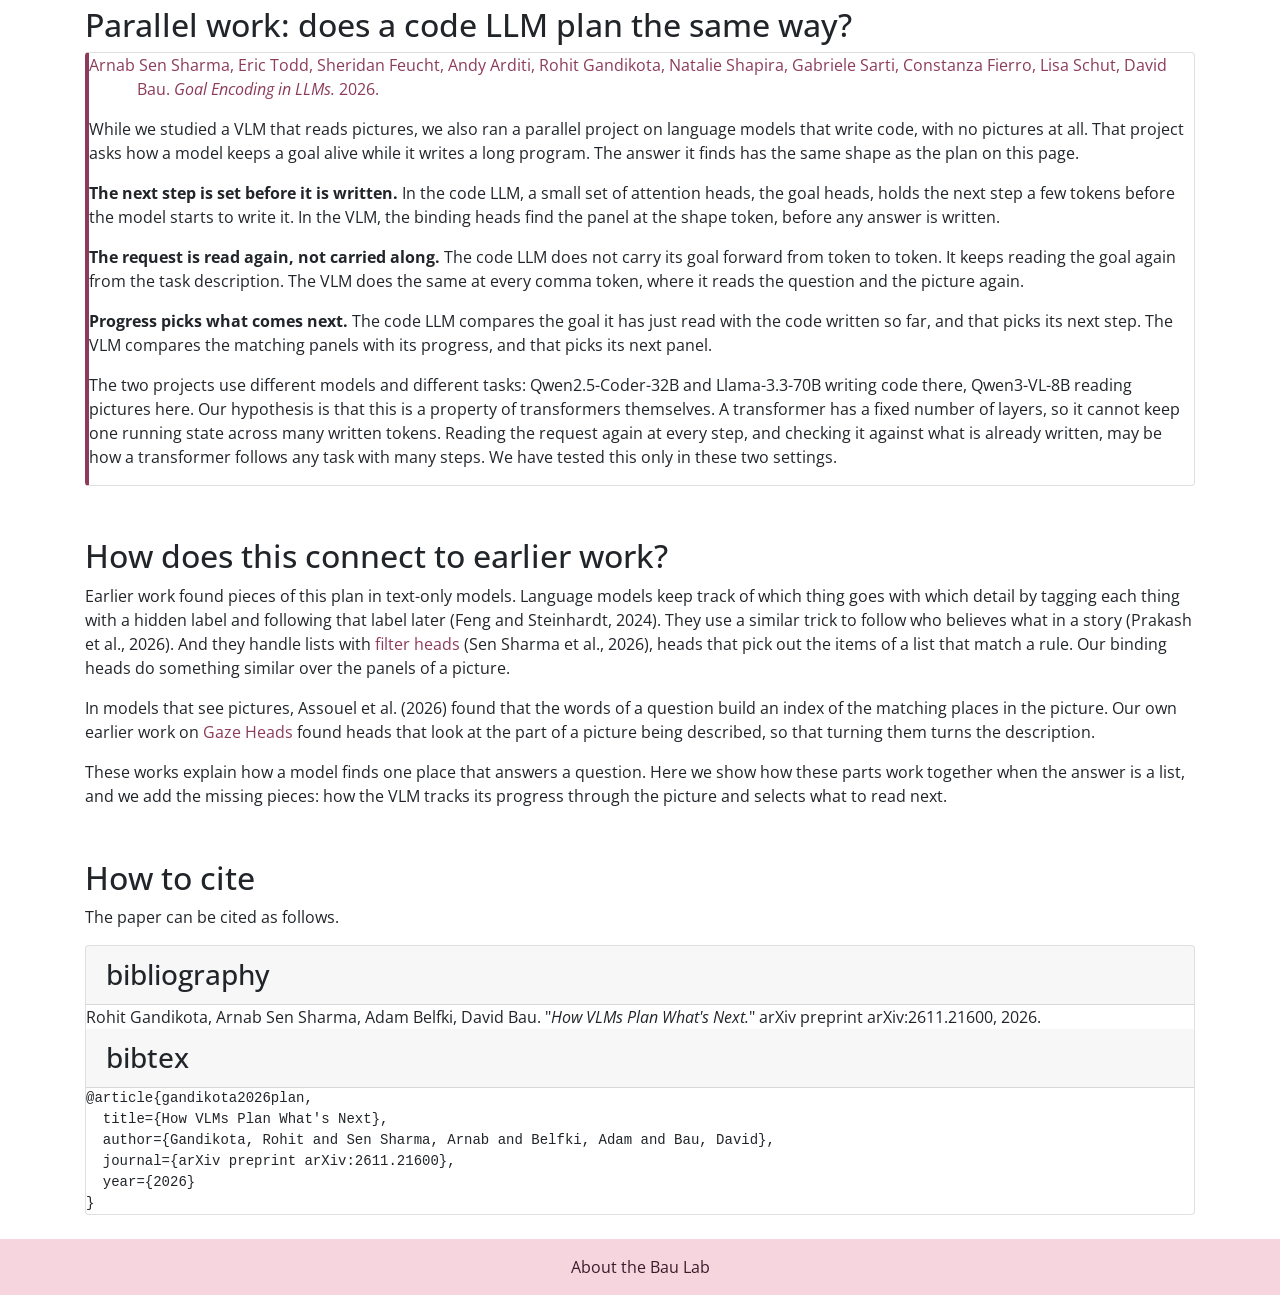
==== commit f2023c58: "Rewrite opening and setup, merge primers into one zoomable VLM explorer, add step-by-step mechanism " ====
--- a/public/index.html
+++ b/public/index.html
@@ -52,6 +52,7 @@
 .pair { display: grid; grid-template-columns: 4.5rem minmax(0, 1fr); gap: 0.8rem 1rem; align-items: center; max-width: 30rem; margin: 0 auto; }
 .pair .lab { font-weight: 700; color: var(--muted); }
 .pair .prompt { text-align: left; margin-top: 0.3rem; }
+.pair .patch-arrow { display: flex; align-items: center; justify-content: center; gap: 8px; margin: -0.2rem 0; color: var(--rose-dark); font-size: 13px; font-style: italic; }
 .outcomes { display: grid; grid-template-columns: repeat(auto-fit, minmax(10rem, 1fr)); gap: 0.6rem; margin-top: 1.2rem; }
 .outcomes div { border: 1px solid #ddd; border-radius: 6px; padding: 0.55rem 0.7rem; font-size: 0.9rem; line-height: 1.4; }
 .outcomes .L { font-family: 'JetBrains Mono', Menlo, monospace; font-size: 1.2rem; display: block; color: var(--rose-dark); font-weight: 700; }
@@ -158,6 +159,34 @@
 .primer-body .controls button.head-toggle { border-color: var(--hc); color: var(--hc); }
 .primer-body .controls button.head-toggle[aria-pressed="true"] { background: var(--hc); color: #fff; }
 .primer-body .say { min-height: 4.5em; font-size: 15px; line-height: 1.55; }
+.xp-grid { display: grid; grid-template-columns: minmax(0, 1.9fr) minmax(250px, 1fr); gap: 18px; align-items: start; }
+@media (max-width: 860px) { .xp-grid { grid-template-columns: minmax(0, 1fr); } }
+.xp-stage { display: grid; overflow: hidden; background: #fff; border: 1px solid #eee; border-radius: 6px; }
+.xp-view { grid-area: 1 / 1; display: none; align-items: center; will-change: transform, opacity; }
+.xp-view.on, .xp-view.leaving { display: flex; }
+.xp-stage { transition: height 0.6s cubic-bezier(.45,0,.25,1); }
+.xp-view svg { display: block; width: 100%; height: auto; }
+.xp-side { position: sticky; top: 12px; }
+.xp-map-head { font-size: 12.5px; color: #777; margin: 0 0 6px; }
+.xp-map button { display: block; width: fit-content; max-width: 100%; text-align: left; background: #fff; border: 1px solid #e2bccb; border-radius: 999px; padding: 3px 12px 3px 10px; margin: 0 0 5px; font: 600 13px 'Open Sans', sans-serif; color: var(--rose-dark); cursor: pointer; box-shadow: 0 1px 2px rgba(140,59,90,0.12); }
+.xp-map button::after { content: "\203A"; margin-left: 7px; font-weight: 700; }
+.xp-map button:hover { background: #fbeef3; border-color: var(--rose-dark); }
+.xp-map button.on { background: var(--rose-dark); border-color: var(--rose-dark); color: #fff; }
+.xp-map button.on::after { content: ""; margin: 0; }
+.xp-title { font-size: 17px; font-weight: 700; margin: 14px 0 6px; color: var(--rose-ink); }
+.primer-body .xp-side .say { min-height: 10em; }
+.primer-body .xp-side .controls { justify-content: flex-start; align-items: center; }
+.xp-count { font-size: 13px; color: #888; margin-left: 4px; }
+.mech { margin: 1.2rem 0 1.4rem; padding: 0; }
+.mech .xp-stage { display: block; }
+.mech .xp-stage svg { display: block; width: 100%; height: auto; }
+.mech .xp-side .say { min-height: 8em; }
+@media (prefers-reduced-motion: no-preference) { html { scroll-behavior: smooth; } }
+.plan-back { display: flex; justify-content: center; margin: 1.6rem 0 0.4rem; }
+.plan-back a { font: 600 15px 'Open Sans', sans-serif; border: 1px solid var(--rose-dark); color: var(--rose-dark); background: #fff; border-radius: 999px; padding: 6px 18px; text-decoration: none; }
+.plan-back a:hover { background: var(--rose-dark); color: #fff; }
+.xp-click { cursor: pointer; }
+.xp-click:hover { filter: brightness(0.94); }
 .mlp-box { transform-box: fill-box; transform-origin: center; }
 @media (prefers-reduced-motion: no-preference) { .mlp-box.pulse { animation: mlp-pulse 0.9s ease-in-out infinite; } }
 @keyframes mlp-pulse { 0%, 100% { transform: scale(1); } 50% { transform: scale(1.18); } }
@@ -196,15 +225,18 @@
 
 <div class="card" style="max-width: 1020px;">
 <div class="card-block">
-<h3>How does a VLM decide what to describe first, what to describe next, and when to stop?</h3>
+<h3>What is a &ldquo;Plan&rdquo; in Transformers?</h3>
 <p>
-A <b>vision-language model</b>, or <b>VLM</b>, looks at a picture and answers questions about it in words. Ask one what animals are in a photo, and it names them one at a time: a dog, then a cat, then a horse. It rarely names the same animal twice, and it rarely skips one. Yet a picture has no reading order. Nothing in a photo says the dog comes before the cat. So something inside the VLM must decide what to describe next, and keep track of what it has already said.
+The word <i>plan</i> can mean many things. We do not mean the reasoning a model writes out before it answers. We mean the order of steps it works out &ldquo;in its brain&rdquo;, before it writes a single token.
 </p>
 <p>
-We opened up a VLM and traced how it does this. We find that the VLM <b>plans on the image itself</b>. To answer a question, it does not look up the answer directly. It first finds <i>where</i> the answer is in the image, and keeps a pointer to that place. It passes this pointer along to the token where the answer will be written. There, a separate set of attention heads follows the pointer back to the image and fetches what is there.
+When a <b>vision-language model</b> (VLM) is asked to caption an image, it names one object at a time, and it almost never names the same object twice. We study how the model is able to do this. We find a human readable plan inside the model&rsquo;s computations.
 </p>
 <p>
-The VLM uses the same pointers to keep track of what it has already said. Every answer it writes, it ties back to the place in the image the answer came from. Before it writes the next answer, it looks back at these places to see how far it has come, and moves on to the nearest place it has not described yet. So the plan is not a list of words kept somewhere inside the VLM. It is a set of pointers into the image, and the VLM reads them again at every step, much like notes on a whiteboard.
+Our main finding: the model plans in the language of <b>pointers</b> to the image. It solves the task early, as soon as it reads the user&rsquo;s question. But instead of reading the answer, it writes down the location in the image where the answer is. It then keeps passing these pointers along to the tokens where it actually needs to answer. Only then does it fetch the answer, looking back at the image.
+</p>
+<p>
+Surprisingly, the model also keeps track of its <b>progress</b> as a pointer to the image. As soon as it writes an answer, it marks the region of the image it has already answered from, so that it never goes back to describe that region again.
 </p>
 </div><!--card-block-->
 </div><!--card-->
@@ -216,76 +248,97 @@
 
 
 
-<h2>How does a VLM read a picture and a question?</h2>
-<p>You give a VLM a picture and a question, and it writes an answer in words. Inside, it chops the picture and the question into small pieces called <b>tokens</b> and passes them up a stack of 36 <b>layers</b>. Small parts called <b>attention heads</b> let each token pull in information from the tokens before it. That is all you need to follow along. If you want to see how it works, the primers below zoom in one level at a time: the transformer block, the attention inside it, one attention head, and how a picture becomes tokens.</p>
-
-<details class="primer" id="primer-transformer">
-<summary>Primer 1: what is a transformer block?</summary>
+<h2>How does a VLM work?</h2>
+<p>A VLM has two main networks: a <b>vision encoder</b> and a <b>language model</b>. The image is cut into small patches, and the vision encoder turns them into <b>tokens</b>. The question is split into text tokens too. The image tokens and the text tokens are joined into one row, and the language model passes this row through a stack of 36 <b>layers</b>. Each layer has an <b>attention</b> block and an <b>MLP</b>. Inside each attention block, many <b>attention heads</b> work side by side.</p>
+<p>The language model writes its answer one token at a time. Attention is the only place where a token can read what was computed at the tokens before it. Earlier tokens cannot look forward to later ones. The primer below opens each part, one level at a time.</p>
+
+<details class="primer" id="primer-explorer">
+<summary>Primer: VLM, language model, transformer block, attention, MLP</summary>
 <div class="primer-body">
-<p>Almost every modern language model, VLMs included, is a <b>transformer</b>. It reads text as a row of <b>tokens</b>, small word pieces. Each token carries a running note of everything the VLM knows about it so far. This note is called the <b>residual stream</b>, and you can picture it as a straight line running up through the VLM.</p>
-<div class="stage"><svg id="block-svg" viewBox="0 0 900 362" role="img" aria-label="The simplest transformer block: a residual stream line with an attention step and an MLP step that each read from the line and add back to it"></svg></div>
-<p style="margin-top: 0.8rem">This is the simplest <b>transformer block</b>. It does two things, in order. <b>Attention</b> reads the stream, pulls in information from <i>other</i> tokens, and adds it back. Then the <b>MLP</b> reads the stream and works on <i>this</i> token alone, and adds its result back too. A model is just many of these blocks stacked on top of each other. Ours has 36, which we call its <b>layers</b>.</p>
-<p>Here is a whole sentence going through two blocks. We follow the last token.</p>
-<div class="stage"><svg id="tf-svg" viewBox="0 0 900 668" role="img" aria-label="A sentence of five tokens; the last token goes through two transformer blocks, each with attention and an MLP added to its residual stream"></svg></div>
-<div class="controls"><button type="button" data-act="prev">Back</button><button type="button" data-act="play">Play</button><button type="button" data-act="next">Next</button></div>
+<div class="xp-grid">
+<div class="xp-stage">
+<div class="xp-view" data-view="overview"><svg id="ov-svg" viewBox="0 0 900 560" role="img" aria-label="An image goes through the vision encoder and becomes image tokens; the question becomes text tokens; the row goes up the language model, and each generated token is added to the end of the row"></svg></div>
+<div class="xp-view" data-view="stack"><svg id="stack-svg" viewBox="0 0 900 560" role="img" aria-label="The language model as a stack of 36 layers, with one residual stream per token running up through all of them"></svg></div>
+<div class="xp-view" data-view="block"><svg id="tf-svg" viewBox="0 0 900 668" role="img" aria-label="A sentence of five tokens; the last token goes through two transformer blocks, each with attention and an MLP added to its residual stream"></svg></div>
+<div class="xp-view" data-view="attention"><svg id="in-svg" viewBox="0 0 900 420" role="img" aria-label="The attention box opens up into several attention heads, each looking at a different earlier word"></svg></div>
+<div class="xp-view" data-view="head"><svg id="att-svg" viewBox="0 0 900 490" role="img" aria-label="One attention head at the word it, comparing its query with the keys of earlier words and copying the value of the best match"></svg></div>
+<div class="xp-view" data-view="mlp"><svg id="mlp-svg" viewBox="0 0 900 480" role="img" aria-label="Inside the MLP: the stream of one token fans out to a wide layer and fans back in, and the result is added to the stream"></svg></div>
+</div>
+<aside class="xp-side">
+<div class="xp-map-head">Click any part to open it:</div>
+<div class="xp-map" role="navigation" aria-label="Parts of the VLM"></div>
+<div class="xp-title"></div>
 <div class="say" aria-live="polite"></div>
+<div class="controls"><button type="button" data-act="prev">Back</button><button type="button" data-act="play">Play</button><button type="button" data-act="next">Next</button><span class="xp-count"></span></div>
+</aside>
+</div>
 </div>
 </details>
 
-<details class="primer" id="primer-inside">
-<summary>Primer 2: what is inside attention?</summary>
-<div class="primer-body">
-<p>Zoom in one level: open the attention box from the transformer block.</p>
-<div class="stage"><svg id="in-svg" viewBox="0 0 900 420" role="img" aria-label="The attention box opens up into several attention heads, each looking at a different earlier word"></svg></div>
-<div class="controls"><button type="button" data-act="prev">Back</button><button type="button" data-act="play">Play</button><button type="button" data-act="next">Next</button></div>
-<div class="say" aria-live="polite"></div>
-</div>
-</details>
-
-<details class="primer" id="primer-attention">
-<summary>Primer 3: what happens inside one attention head?</summary>
-<div class="primer-body">
-<p>Zoom in one more level: open a single attention head. Each head does a small search over the earlier tokens, using three things: a <b>query</b>, <b>keys</b>, and <b>values</b>. Click through to follow one head at the word <span class="tok">it</span>, step by step.</p>
-<div class="stage"><svg id="att-svg" viewBox="0 0 900 490" role="img" aria-label="One attention head at the word it, comparing its query with the keys of earlier words and copying the value of the best match"></svg></div>
-<div class="controls"><button type="button" data-act="prev">Back</button><button type="button" data-act="play">Play</button><button type="button" data-act="next">Next</button></div>
-<div class="say" aria-live="polite"></div>
-</div>
-</details>
-
-<details class="primer" id="primer-vlm">
-<summary>Primer 4: how does a VLM read a picture?</summary>
-<div class="primer-body">
-<p>Everything so far was about words. Here is how a picture gets in.</p>
-<div class="stage"><svg id="vlm-svg" viewBox="0 0 1040 370" role="img" aria-label="A picture is cut into squares; each square becomes a token placed between image start and image end tokens, followed by the words; the language model reads the row and writes the answer"></svg></div>
-<div class="controls"><button type="button" data-act="prev">Back</button><button type="button" data-act="play">Play</button><button type="button" data-act="next">Next</button></div>
-<div class="say" aria-live="polite"></div>
-</div>
-</details>
-
-
-
-
-<p>One more fact matters for this story. A VLM writes its answer one token at a time, and every new token goes up the whole stack of layers again. The VLM has no notepad. It can't write down "I already said dog" and check it later. Each time it starts a new word, it has to work out again, from the words it has already written, what is left to say.</p>
-<p class="question">So how does a VLM pick the next thing to describe, and how does it keep track of what it has already described?</p>
-
-<h2>Why do we study a strip of panels instead of photos?</h2>
-<p>Photos are messy. We can't control which objects the VLM will mention, or in what order, so it is hard to test anything cleanly. So we built a simple puzzle where we control everything. Each picture is a <b>strip of panels</b>. Each panel holds one shape with a letter inside it. We ask the VLM for the letter inside a named shape, and we start its reply with <i>"Answer:"</i> so that the next token it writes is the letter.</p>
+
+
+
+<p>A VLM writes its answer one token at a time, and every new token passes through the whole stack again. It has no notepad to write "I already said dog", so it must recompute at every token what is left to say from the tokens it has already written.</p>
+<p class="question">How does a VLM choose the next thing to describe, and how does it keep track of what it has already described?</p>
+
+<h2>The secret ingredient: the task setup</h2>
+<p>If you read through many works in mechanistic interpretability, one ingredient behind their success is the choice of task. A good task puts the model in a controlled setup, where we can poke at it and take it apart.</p>
+<p>For our questions, we design a synthetic task. The VLM gets a single image that looks like a comic strip. The image has several panels, and each panel holds a shape and a letter. We ask for the letter inside a named shape, and we start the reply with <i>"Answer:"</i> so that the next token the model generates is the letter.</p>
 <div class="demo">
   <div class="strip" style="--n:4" data-strip="plus:R star:T heart:P circle:K" data-hit="1"></div>
   <div class="prompt">What is the letter inside the star? &nbsp;Answer: <span class="ans">T</span></div>
 </div>
-<p>We ask about a shape, not about "panel 2", on purpose. To answer, the VLM first has to find where the star is, and only then read the letter there. That gives us two separate jobs to look for inside the VLM: finding the place, and reading it.</p>
-<p>Three tokens of this puzzle matter for everything that follows, so we give them names. The <b>shape token</b> is the word that names the shape, <span class="tok">star</span>. The <b>colon token</b> is the <span class="tok">:</span> after "Answer", the last token before the VLM writes its answer. The <b>answer token</b> is the letter it writes, <span class="tok">T</span>.</p>
-<p>The puzzle also has a list version. When the same shape sits in several panels, we ask for the letter inside <i>each</i> heart, and the VLM lists the letters from left to right. After each letter it writes a comma, and the <b>comma token</b> is where it writes the next letter from. This is where it has to remember what it has already written.</p>
+<p>Instead of a single answer, we can also ask for several answers by changing the image. When the asked shape sits in several panels, the model lists the letters from left to right, separated by commas.</p>
 <div class="demo">
   <div class="strip" style="--n:6" data-strip="heart:E diamond:M heart:U diamond:V heart:P heart:A" data-hit="0 2 4 5"></div>
   <div class="prompt">What is the letter inside each heart? &nbsp;Answer: <span class="ans">E, U, P, A</span></div>
 </div>
-<p>Later, we check that what we find on these strips also happens on real photos.</p>
-
-<h2>What is the plan?</h2>
-<p>Here is what we found, in one picture, before we show how we found it. Two ideas carry the whole story. A <b>pointer</b> is a note inside the VLM that says which panel to look at, like <i>"look in panel 2"</i>, without saying yet what is there. <b>Progress</b> is a note that says how far the list has come, like <i>"done up to panel 3"</i>.</p>
-<p>The VLM makes and uses these notes in a few steps, and each step runs through a small set of attention heads. In <b>Bind</b>, the <b>binding heads</b> at the shape token match the shape against the picture and make a pointer to every matching panel. In <b>Relay</b>, the <b>relay heads</b> carry that pointer to the token where the answer is written. In <b>Gaze</b>, the <b>gaze heads</b> follow the pointer back to the picture and read the letter. A list adds two more steps. In <b>Progress</b>, the same binding heads tie each written letter to the panel it came from, and the comma token picks this up as progress. In <b>Select</b>, the VLM takes the nearest matching panel after the progress, or stops.</p>
+<p>To keep the rest of the page simple, we name four tokens:</p>
+<ul>
+  <li>The <b>shape token</b> is the word that names the shape, <span class="tok">star</span>.</li>
+  <li>The <b>colon token</b> is the <span class="tok">:</span> after "Answer", the last token before the model generates its answer.</li>
+  <li>The <b>answer token</b> is the letter the model generates, <span class="tok">T</span>.</li>
+  <li>The <b>comma token</b> is the <span class="tok">,</span> after each letter in a list. The model generates the next letter there.</li>
+</ul>
+<p>This task is our secret ingredient. An open-ended description does not let us control which objects the model describes or in what order. Here, we control every detail. The question names a panel by its shape instead of its number, so the model must first find where the star is, and only then read the letter. This separates two jobs we can look for inside the model: finding the panel, and reading it. We later test how much of the mechanism carries over to natural photos.</p>
+
+<h2>How do we investigate the VLM?</h2>
+<p><b>Activation patching</b> copies one internal state from one run of the model into a second run, and measures how the answer changes.</p>
+<p>Every experiment pairs two runs that differ in both the image and the question. The <b>source run</b> asks for the heart in one image, and the <b>target run</b> asks for the star in another. We copy one activation of the source run into the target run, at one token and one layer, and leave everything else in the target run unchanged.</p>
+<details class="primer" id="primer-patching">
+<summary>Primer: what is activation patching?</summary>
+<div class="primer-body">
+<p>Click through to see one patch.</p>
+<div class="stage"><svg id="pp-svg" viewBox="0 0 900 400" role="img" aria-label="Two runs of the VLM; a state saved from the source run is copied into the target run at the same layer, and the target's answer changes"></svg></div>
+<div class="controls"><button type="button" data-act="prev">Back</button><button type="button" data-act="play">Play</button><button type="button" data-act="next">Next</button></div>
+<div class="say" aria-live="polite"></div>
+
+</div>
+</details>
+
+<div class="demo">
+<h3>Why is our task setup important?</h3>
+<div class="pair">
+  <span class="lab">Source</span>
+  <div><div class="strip" style="--n:4" data-strip="star:G circle:C plus:Z heart:D" data-hit="3"></div><div class="prompt">...inside the heart? &nbsp;<span class="ans">D</span></div></div>
+  <span></span>
+  <div class="patch-arrow"><svg width="26" height="40" viewBox="0 0 26 40" aria-hidden="true"><path d="M13 3 C 4 12, 13 21, 13 34.5" fill="none" stroke="currentColor" stroke-width="2" stroke-linecap="round"/><path d="M7.5 29.5 L13 35.5 L18.5 29.5" fill="none" stroke="currentColor" stroke-width="2" stroke-linecap="round" stroke-linejoin="round"/></svg><span>patch one state</span></div>
+  <span class="lab">Target</span>
+  <div><div class="strip" style="--n:4" data-strip="plus:R star:T heart:P circle:K" data-hit="1"></div><div class="prompt">...inside the star? &nbsp;<span class="ans">T</span></div></div>
+</div>
+<p style="margin-top: 1rem">We design the inputs so that each kind of information a patch could move leads the target to generate a different letter. The letter the target generates then tells us what the patched state carried. Here, the source's heart sits in panel 4, and the target's star sits in panel 2. Each letter the target could generate means something different:</p>
+<div class="outcomes">
+  <div><span class="L">T</span>No effect: the patch changed nothing.</div>
+  <div><span class="L">D</span>Shallow copy: the patch copied the source's answer.</div>
+  <div><span class="L">K</span>Resolved pointer: the patch moved the source's pointer, "look in panel 4", and the target read panel 4 of its own image.</div>
+  <div><span class="L">P</span>Request: the patch moved the source's request, "find the heart", which the target resolved on its own image.</div>
+  <div><span class="L">R</span>Layout: the patch moved the source's layout, on which the target resolved its own request for the star.</div>
+</div>
+<p>Whenever we patch a set of heads, we also patch the same number of random heads from the same layers as a control. If the random heads do nothing, the effect belongs to the heads we found.</p>
+</div>
+
+<h2>An overview of the plan</h2>
+<p>Every step of the plan works with <b>pointers</b>. A pointer is the location of a panel, such as <i>"look in panel 2"</i>, before the model has read what is there. At the shape token, <b>binding heads</b> match the requested shape against the image and resolve a pointer to every matching panel (<b>Bind</b>). <b>Relay heads</b> then carry the pointer to the token where the answer is generated (<b>Relay</b>). <b>Gaze heads</b> execute the pointer, following it back to its panel to read the letter (<b>Gaze</b>). For a list, the same binding heads bind each written answer to the panel it came from. The comma token keeps these pointers as the model's <b>progress</b>, the panels it has already answered from (<b>Progress</b>). The model then selects the nearest matching panel after its progress, or stops (<b>Select</b>). Each step runs through a small set of attention heads.</p>
 <p>Click through the steps below. Each column is one token, drawn as its stack of 36 layers.</p>
 <figure id="plan" aria-label="Interactive walk-through of the plan">
 <div class="pv-card">
@@ -306,12 +359,12 @@
     &nbsp;&nbsp; <svg width="23" height="23" viewBox="-11.5 -11.5 23 23" aria-hidden="true"><circle r="10" fill="#fff" stroke="#009E73" stroke-width="2"/><text y="4.6" text-anchor="middle" font-family="JetBrains Mono, Menlo, monospace" font-size="13" font-weight="700">E</text></svg> the letter read there
     &nbsp;&nbsp; Each dot is one attention head at its layer. Click a dot to see where it looks.</p>
 </div>
-<figcaption>The dots, curves, arrows, and percentages come from recorded runs of Qwen3-VL-8B, the VLM we study. The small pictures that slide between the tokens are our drawing of what each step carries, which the experiments below test one at a time.</figcaption>
+<figcaption>The dots, curves, arrows, and percentages are measured on recorded runs of Qwen3-VL-8B, the model we study. The small pictures that slide between the tokens are our drawing of what each step carries. The experiments below test each step.</figcaption>
 
 <details class="primer">
 <summary>Look at any head</summary>
 <div class="primer-body">
-<p class="pv-note" style="margin:0 0 8px">Pick a group, then a head. The picture shows where that head looks, and the bars show which text tokens it reads.</p>
+<p class="pv-note" style="margin:0 0 8px">Pick a set of heads, then one head. The image shows where that head looks, and the bars show which text tokens it reads.</p>
 <div class="pv-heads">
   <div class="pv-card">
     <div class="pv-tabs" id="pv-tabs"></div>
@@ -344,92 +397,115 @@
 <details class="primer">
 <summary>Test the plan: guess the letter before you look</summary>
 <div class="primer-body">
-<p class="pv-note" style="margin:0 0 4px">Here we copy one internal state from one run of the VLM, the <b>source run</b>, into another, the <b>target run</b>. This copy is called a patch, and the sections below explain it. Guess the letter the target writes, then check: it tells us what the copied state carried.</p>
+<p class="pv-note" style="margin:0 0 4px">Each test copies one internal state from one run of the model, the <b>source run</b>, into another, the <b>target run</b>. This copy is the patch from the previous section. Guess the letter the target generates before you look. The letter shows what the copied state carried.</p>
 <div class="pv-pair" id="pv-pair"></div>
 <div class="pv-patches" id="pv-patches"></div>
 </div>
 </details>
 </figure>
 
-<h2>How can we tell what the VLM is thinking?</h2>
-<p>We can't ask the VLM what it is thinking. But we can do something better. We can run the VLM twice, copy one internal state from the first run into the second, and see how the answer changes. This is called <b>activation patching</b>.</p>
-<p>Concretely, the <b>source run</b> asks for the heart in one picture, and the <b>target run</b> asks for the star in a different picture. We copy one state of the source run into the target run, at the same token and the same layer, and leave everything else alone. Then we read the letter the target writes. We build the two pictures so that each kind of information the copied state could carry makes the target write a different letter. So the letter tells us what the state carried.</p>
-<details class="primer" id="primer-patching">
-<summary>Primer: what is activation patching?</summary>
-<div class="primer-body">
-<p>Activation patching is how we test what a piece of the VLM's work contains. Click through to see one patch.</p>
-<div class="stage"><svg id="pp-svg" viewBox="0 0 900 400" role="img" aria-label="Two runs of the VLM; a state saved from the source run is copied into the target run at the same layer, and the target's answer changes"></svg></div>
-<div class="controls"><button type="button" data-act="prev">Back</button><button type="button" data-act="play">Play</button><button type="button" data-act="next">Next</button></div>
-<div class="say" aria-live="polite"></div>
-
-</div>
-</details>
-
-<div class="demo">
-<h3>Why does one letter tell us so much?</h3>
-<p>This only works if the letter tells us what the copied state carried. So we build every pair of puzzles so that each kind of information leads the target to a different letter.</p>
-<div class="pair">
-  <span class="lab">Source</span>
-  <div><div class="strip" style="--n:4" data-strip="star:G circle:C plus:Z heart:D" data-hit="3"></div><div class="prompt">...inside the heart? &nbsp;<span class="ans">D</span></div></div>
-  <span class="lab">Target</span>
-  <div><div class="strip" style="--n:4" data-strip="plus:R star:T heart:P circle:K" data-hit="1"></div><div class="prompt">...inside the star? &nbsp;<span class="ans">T</span></div></div>
-</div>
-<p style="margin-top: 1rem">The source's heart sits in panel 4, and the target's star sits in panel 2. Every letter in the target means something different:</p>
-<div class="outcomes">
-  <div><span class="L">T</span>Nothing useful moved. The target answers its own question as before.</div>
-  <div><span class="L">D</span>The source's finished answer moved over.</div>
-  <div><span class="L">K</span>A <b>pointer</b> moved over: "look in panel 4". The target looked there in its own picture.</div>
-  <div><span class="L">P</span>The request moved over: "find the heart". The target found the heart in its own picture.</div>
-  <div><span class="L">R</span>The layout moved over: the target searched for its star among the source's shapes.</div>
-</div>
-<p>One more check runs through every experiment. Whenever we patch a set of heads, we also patch the same number of heads picked at random from the same layers. If the random heads do nothing, the effect belongs to the heads we found, not to patching heads in general.</p>
-</div>
-
-
-<p>Our first patch copies the whole state of the colon token, one layer at a time. In the low layers, the patch changes nothing, and the target answers <span class="tok">T</span>. In layers 23 to 29, the target answers <span class="tok">K</span>: the copied state says <i>"the answer is in panel 4"</i>, and the target goes and reads its own panel 4. From layer 30 on, the target simply copies the source's letter, <span class="tok">D</span>. So halfway up the stack, the colon token already holds a pointer. The VLM knows <i>where</i> the answer is, but has not yet read <i>what</i> it is.</p>
+<p class="pv-note" style="text-align:center">Feel free to come back to this figure once you have read the rest of the page.</p>
+
+<p>We start by patching the entire residual vector at the colon token, the token's full internal state, from the source into the target, one layer at a time. Up to layer 20, the target's answer is unchanged in 99.6% of cases or more. From layers 23 to 29, the target answers <span class="tok">K</span>: the patch transfers the pointer resolved in the source run, but the target still reads the letter from its own image. From layer 30 on, the target copies the source's answer, <span class="tok">D</span>, in 95% of cases or more. This shows that the colon token at layers 23 to 29 holds a resolved pointer. The model knows <i>where</i> the answer is before it reads <i>what</i> it is. Where is this pointer resolved?</p>
 
 <h2>Binding: where does the pointer come from?</h2>
-<p>If the colon token holds a pointer by layer 23, the pointer must have been made somewhere before it. So we repeated the patch at every token of the question, at every layer. Only one other token carries the pointer: the shape token, <span class="tok">star</span>, in layers 16 to 20. The VLM works out where the star is while it is still reading the question.</p>
-<p>Next, we looked at the attention heads at the shape token. Concretely, we patched the output of one attention head at a time, for all 1,152 heads of the VLM, and ranked the heads by how much each patch pushed the target toward <span class="tok">K</span>. The top 16 heads, in layers 15 to 21, do the work. Patching these 16 together moves the pointer in most cases, while 16 random heads from the same layers almost never do. We call them <b>binding heads</b>, because they bind a word in the question to a place in the picture.</p>
-<p>We can even split their job in two. Remember that a head compares its <b>query</b>, what it is looking for, with the <b>keys</b> of the image tokens, what each of them offers. When we patched only the queries, the target looked for a heart in its own picture and answered <span class="tok">P</span>. When we let the heads read only the source's image keys, the target looked for its own star among the source's shapes and answered <span class="tok">R</span>. When we patched both, the pointer itself moved. In plain words, the query says <i>"I need a star"</i>, and the key answers <i>"I am the panel with the star."</i></p>
+<p>To localize the token where the pointer is resolved, we patch the residual vector at every token of the prompt, at every layer. Besides the colon token, only the shape token, <span class="tok">star</span>, carries the pointer, at layers 16 to 20. The model resolves the pointer while it is still reading the question.</p>
+<p>We start by patching the output of one attention head at a time at the shape token, for all 1,152 heads, and rank the heads by how much each patch raises the score of <span class="tok">K</span>. We find that the top 16 attention heads, at layers 15 to 21, resolve the pointer. Patching the outputs of these 16 heads moves the target to <span class="tok">K</span> in 85.9% of cases, while the same number of random heads from the same layers does so in at most 0.1%. We call them <b>binding heads</b>, because they bind a word in the question to a region of the image.</p>
+<p>We further dissect how these heads resolve the pointer by patching their queries and keys separately. Recall that a head matches its <b>query</b>, what it looks for, against the <b>keys</b> of the image tokens, what each of them offers. Patching the queries of the top 8 query heads makes the target answer <span class="tok">P</span>, the letter inside its own heart, in 81.0% of cases. Letting the top 8 key heads read the source's image keys makes the target answer <span class="tok">R</span> in 83.1% of cases. Patching both together moves the pointer itself, <span class="tok">K</span>, in 95.0% of cases. In other words, the queries act like the instruction <i>"I need to look for stars"</i>, and the keys of the image tokens act like <i>"I am the panel with the star"</i>.</p>
 <figure class="center_image" style="margin-top: 30px">
   <center><img src="images/paper/binding.png" style="width:100%; max-width:900px" alt="Three plots from the paper on where the pointer appears."></center>
-  <figcaption><b>Finding where the VLM decides where to look.</b> (a) We patch the colon token's state one layer at a time. Each line shows how often the target writes one of the five letters. The low layers keep <span class="tok">T</span>, layers 23 to 29 give <span class="tok">K</span>, and the top layers give <span class="tok">D</span>. (b) The same patch at every token (across) and every layer (up). Darker means the pointer moved more often. Only two places light up: the shape token <span class="tok">star</span> in layers 16 to 20, and the colon token from layer 23 on. (c) Each small square is one attention head at the shape token, patched on its own. The 16 outlined heads, in layers 15 to 21, are the binding heads: <b>the VLM decides where to look while it is still reading the question.</b></figcaption>
+  <figcaption><b>The model resolves where to look while it is still reading the question.</b> (a) We patch the residual vector at the colon token one layer at a time. Each line is how often the target generates one of the five letters. The low layers keep <span class="tok">T</span>, layers 23 to 29 give <span class="tok">K</span>, and the top layers give <span class="tok">D</span>. (b) The same patch at every token (across) and every layer (up). Darker means the pointer moved more often. Only two spots light up: the shape token <span class="tok">star</span> at layers 16 to 20, and the colon token from layer 23 on. (c) Each square is one attention head at the shape token, patched on its own. The 16 outlined heads, at layers 15 to 21, are the binding heads.</figcaption>
 </figure>
+<div class="primer-body mech" id="mech-bind">
+<div class="xp-grid">
+<div class="xp-stage"><svg id="mb-svg" viewBox="0 0 900 584" role="img" aria-label="The shape token as a stack of 36 layers. The binding heads at layers 15 to 21 match the query for a star against the keys of the image and write a pointer to panel 2. Patching them from a source moves the pointer to panel 4."></svg></div>
+<aside class="xp-side">
+<div class="xp-title">Binding, step by step</div>
+<div class="say" aria-live="polite"></div>
+<div class="controls"><button type="button" data-act="prev">Back</button><button type="button" data-act="play">Play</button><button type="button" data-act="next">Next</button></div>
+</aside>
+</div>
+</div>
+
 
 <h2>Relay: how does the pointer reach the answer?</h2>
-<p>The pointer is made at the shape token, but the answer is written several tokens later, at the colon token. Attention heads are the only parts of the VLM that move information between tokens. So some heads at the colon token must reach back to the shape token and fetch the pointer.</p>
-<p>Concretely, we let one head at a time at the colon token read from the source run instead of the target run, and ranked the heads by how often the target switched to <span class="tok">K</span>. The top 16 heads, mostly in layers 19 to 23, carry the pointer. When we let them read one token at a time, they get the pointer mostly from the shape token, where the binding heads left it. We call them <b>relay heads</b>.</p>
-<p>Two more tests tie the steps together. If we stop the relay heads from looking at the question, the target almost always loses its answer. The cleaner test goes the other way. We move the pointer with the binding heads in one run, and then let <i>only</i> the relay heads of a fresh target read from that run. Nothing else gets through, yet the target follows the moved pointer just as often. So the relay heads alone carry the pointer from the question to the answer.</p>
+<p>Since attention is the only component that moves information between tokens, some heads at the colon token must fetch the pointer from the shape token.</p>
+<p>To find them, we patch the values that each head at the colon token reads from the earlier tokens, one head at a time, while its query and keys stay unchanged. We rank the heads by how much each patch raises the score of <span class="tok">K</span>. We find that the top 16 attention heads, mostly at layers 19 to 23, carry the pointer: patching their values moves the target to <span class="tok">K</span> in 87.5% of cases. We call them <b>relay heads</b>. When the relay heads read the source's values at one token only, the shape token alone moves the target to <span class="tok">K</span> in 47.3% of cases, against at most 9.9% for any other token. The relay heads read the pointer mostly from the shape token, where the binding heads wrote it.</p>
+<p>To show that the relay heads carry the pointer, we test whether they are necessary and sufficient. First, when we block the relay heads from attending to the text, the target keeps its own answer in only 7.8% of cases, against 99.8% when random heads are blocked. Second, we patch the pointer with the binding heads, but let only the relay heads of an unedited target read from that patched run. Nothing else of the patched run reaches the target, yet the target answers <span class="tok">K</span> in 89.0% of cases, as often as in the binding experiment. These show that the relay heads alone carry the pointer from the question to the answer.</p>
+
+<div class="primer-body mech" id="mech-relay">
+<div class="xp-grid">
+<div class="xp-stage"><svg id="mr-svg" viewBox="0 0 900 584" role="img" aria-label="The relay heads at the colon token read the pointer from the shape token and write it into the colon token. Patching the values they read moves the pointer to panel 4."></svg></div>
+<aside class="xp-side">
+<div class="xp-title">Relay, step by step</div>
+<div class="say" aria-live="polite"></div>
+<div class="controls"><button type="button" data-act="prev">Back</button><button type="button" data-act="play">Play</button><button type="button" data-act="next">Next</button></div>
+</aside>
+</div>
+</div>
 
 <h2>Gaze: how does the VLM read the panel the pointer names?</h2>
-<p>At the colon token, the VLM now holds a pointer, but the letter is still in the picture. Some heads have to follow the pointer back and read it. Concretely, we patched the query of one head at a time at the colon token, and found 32 heads, in layers 19 to 34, that send the target to <span class="tok">K</span>. We call them <b>gaze heads</b>, because they decide where the VLM's gaze lands.</p>
-<p>The pointer reaches the picture only through the gaze heads. If we move the pointer with the binding heads but keep the gaze heads' queries as they were, the moved pointer almost never changes the answer. And if we let the gaze heads read the source's picture while they follow the target's pointer, the target writes the source's letter. Most of these heads are among the <a href="https://gaze.baulab.info/">Gaze Heads</a> of our earlier work, which we found by watching where a model looks while it describes comic strips.</p>
+<p>To read the letter, some attention heads at the colon token must use the pointer to look back at its panel. To find them, we patch the queries of one attention head at a time at the colon token, and rank the heads by how much each patch raises the score of <span class="tok">K</span>. We find that the top 32 attention heads, at layers 19 to 34, execute the pointer: patching their queries moves the target to <span class="tok">K</span> in 74.0% of cases, against 0.0% for random heads. We call them <b>gaze heads</b>.</p>
+<p>The pointer acts through the gaze heads. When we patch the pointer with the binding heads but keep the gaze heads' queries at the target's values, the target keeps its own answer in 98.4% of cases. When the gaze heads read the source's image values instead, the target answers with the source's letter at its own panel in 93.7% of cases. Most of our gaze heads are among the <a href="https://gaze.baulab.info/">Gaze Heads</a> of our earlier work (23 of 32 in the published top 100), which were found by watching where a model looks while it describes comic panels. Our smaller set is causally more effective: the published top 100 move the target to <span class="tok">K</span> in 64.2% of cases, against 74.0% for our 32 gaze heads.</p>
+
+<div class="primer-body mech" id="mech-gaze">
+<div class="xp-grid">
+<div class="xp-stage"><svg id="mg-svg" viewBox="0 0 900 584" role="img" aria-label="The gaze heads at the colon token follow the pointer back to panel 2 and bring back its letter. Patching their queries makes them read panel 4."></svg></div>
+<aside class="xp-side">
+<div class="xp-title">Gaze, step by step</div>
+<div class="say" aria-live="polite"></div>
+<div class="controls"><button type="button" data-act="prev">Back</button><button type="button" data-act="play">Play</button><button type="button" data-act="next">Next</button></div>
+</aside>
+</div>
+</div>
 
 <h2>Do the gaze heads bring back a word, or an idea?</h2>
-<p>When the gaze heads read a panel, do they bring back the word for what they see, or the idea of it? To test this, we dropped the letters and asked about colored shapes instead, <i>"What shape is the green marker?"</i>, in English, German, French, and Chinese. The VLM answers in the language of the question.</p>
-<p>What the gaze heads bring back does not depend on that language. It looks almost the same for one picture asked in two languages, and very different for two pictures asked in one language. If we patch the gaze heads from a source run that asks in French about another picture, the target names the <i>source's</i> shape, but in its <i>own</i> language. So the gaze heads bring back the idea, not the word.</p>
-<p>The language comes from a different set of 16 heads in the upper layers, which we call <b>language heads</b>. Patch them from a source run in another language, and the answer switches language while the shape stays the same. The last MLP layers then join the idea and the language into the final word.</p>
+<p>To test whether the gaze heads return the meaning of what they see or the word for it, we use colored shapes without letters and ask <i>"What shape is the green marker?"</i> in English, German, French, or Chinese. The model answers with the right shape in the question's language.</p>
+<p>What the gaze heads return is nearly the same for one image asked in two languages, and different for two images asked in one language. When we patch the outputs of the gaze heads from a source that asks in another language about another image, the target names the <i>source's</i> shape in its <i>own</i> language in 82.0% of cases, and never changes the language. So the gaze heads return the concept, not the word.</p>
+<p>The language is added by a different set of heads. We find that the top 16 attention heads, at layers 19 to 35, add the language: patching their outputs from a source in another language switches the answer's language in 95.3% of cases, without changing the shape. We call them <b>language heads</b>. The late MLP layers then combine the concept and the language into the final word.</p>
 <figure class="center_image" style="margin-top: 30px">
   <center><img src="images/paper/gaze_language.png" style="width:100%; max-width:900px" alt="Three plots from the paper on gaze heads and language heads."></center>
-  <figcaption><b>Reading and translating are done by different heads.</b> (a) Each square is one attention head at the colon token. Darker means patching that head's query moved the pointer more often. The 32 outlined gaze heads sit in layers 19 to 34. (b) How often the target follows a moved pointer as we patch more heads, for our gaze heads, for the Gaze Heads of our earlier work, and for random heads. Our 32 heads do better than that earlier work's top 100, and random heads do nothing. (c) The same kind of map for switching the answer's language. The 16 outlined language heads change the language without changing the shape. <b>One set of heads brings back what is there, another decides how to say it.</b></figcaption>
+  <figcaption><b>Gaze heads read the panel, and language heads choose the language.</b> (a) Each square is one attention head at the colon token. Darker means patching the head's query moved the pointer more often. The 32 outlined gaze heads sit at layers 19 to 34. (b) How often the target follows a moved pointer as we patch more heads, for our gaze heads, the published Gaze Heads, and random heads. Our 32 heads beat the published top 100, and random heads do nothing. (c) The same map for switching the answer's language. The 16 outlined language heads change the language without changing the shape.</figcaption>
 </figure>
+<div class="primer-body mech" id="mech-lang">
+<div class="xp-grid">
+<div class="xp-stage"><svg id="mlang-svg" viewBox="0 0 900 584" role="img" aria-label="The gaze heads bring back the shape and the language heads add the language. Patching each from a German source changes the shape or the language."></svg></div>
+<aside class="xp-side">
+<div class="xp-title">Concept and language, step by step</div>
+<div class="say" aria-live="polite"></div>
+<div class="controls"><button type="button" data-act="prev">Back</button><button type="button" data-act="play">Play</button><button type="button" data-act="next">Next</button></div>
+</aside>
+</div>
+</div>
+
 
 <h2>Progress: how does the VLM keep its place in a list?</h2>
-<p>So far the VLM gives one answer. Now ask for the letter inside <i>each</i> heart. After it writes <span class="tok">E</span>, it has to know that the first heart is done and move on. And since it has no notepad, it has to work this out again from the letters it has already written.</p>
-<p>The only tokens that know what has been written are the answer tokens and the comma tokens after them. So we copied the comma token from a source run that had written one letter into a target run that had written nothing. At layers 20 and 21, the target skips a panel it never answered from. It could only have learned that this panel was done from the copied state. So the comma token holds the VLM's progress.</p>
-<p>What form does progress take? It could be a count, <i>"two done"</i>. It could be a set, <i>"panels 2 and 4 done"</i>. Or it could be a place, <i>"done up to panel 4"</i>. We built pairs where each of these makes the target write a different letter. At layers 20 and 21 the answer is clear: progress is a place. It says <i>"done up to here"</i>, and the VLM moves on to the next matching panel after it.</p>
-<p>Where does progress come from? From the same binding heads. At each answer token, they tie the letter just written back to the panel it came from. If we quietly move a written letter one panel to the right in the source picture, and let the binding heads read it there, the target's next answer also moves one panel to the right. So the binding heads do the same job twice. First they tie the question to the picture, then they tie each answer to the panel it came from. The comma token then reads this from the answer token.</p>
+<p>When several panels are correct, the model has to keep track of how far it has come, which we call <b>progress</b>, and pick the next panel, which we call <b>select</b>. Since the model has no notepad, it must recompute its progress at every token from the answers it has already written.</p>
+<p>Only the tokens after the first answer can carry progress: the answer and comma tokens. To localize progress, we patch the residual vector of the comma token, from a source that has written one letter, into the colon token of a target that has written none, one layer at a time. The two runs ask for different shapes and share no letter. They share only the panel the source has just answered from. At layer 20, the target skips this panel and moves on to its second answer in 91.0% of cases, and in 70.0% at layer 21. The target skips a panel it never answered from, because a source with a different shape and different letters answered from it. This shows that the comma token at layers 20 and 21 holds progress, and that progress is about a panel, not a shape or a letter.</p>
+<p>Progress could be a count (<i>"two answers done"</i>), a set of panels (<i>"panels 2 and 4 done"</i>), or a position (<i>"done up to panel 4"</i>). To tell them apart, we build a pair in which each form predicts a different answer. At layer 20, the target answers with the first matching panel after panel 4 in 98.4% of cases, and in 97.6% at layer 21. Progress is a position: the list is done up to panel 4. Where does this progress come from?</p>
+<p>To test whether the answer token sets progress, we take a target that has written two letters, and a source image in which the last written letter sits one panel further to the right. We let the binding heads at the last answer token read the source's keys, while everything else stays the same. If the binding heads bind the written letter to its panel, the target skips one more panel. This happens in 84.2% of cases with the 16 binding heads, and in 0.0% with random heads. In other words, binding happens twice, largely through the same heads. At the shape token they bind the requested shape to its panels, and at each answer token they bind the letter just written to the panel it came from. The comma token then turns that panel into progress.</p>
 <figure class="center_image" style="margin-top: 30px">
   <center><img src="images/paper/relay_progress.png" style="width:100%; max-width:900px" alt="Three plots from the paper on relay heads and progress at the comma token."></center>
-  <figcaption><b>The pointer travels to the answer, and the comma token holds the progress.</b> (a) The relay heads at the colon token, allowed to read only one token at a time. They pick up the pointer mostly from the shape token, <span class="tok">star</span>. (b) We copy the comma token from a source run that has written one letter, one layer at a time. At layers 20 and 21 the target skips ahead to its next panel, though it never answered from the first. (c) A pair built so that a count, a set, and a place each predict a different letter. At layers 20 and 21 the target almost always picks the first match after panel 4: <b>progress is a place in the picture, not a count.</b></figcaption>
+  <figcaption><b>Relay heads read the pointer from the shape token, and the comma token holds progress.</b> (a) The relay heads at the colon token, allowed to read one token at a time. They read the pointer mostly from the shape token <span class="tok">star</span>. (b) We patch the comma token from a source that has written one letter, one layer at a time. At layers 20 and 21, the target skips to its next panel, even though it never answered from the first. (c) A pair in which a count, a set, and a position each predict a different letter. At layers 20 and 21, the target almost always picks the first match after panel 4: progress is a position in the image.</figcaption>
 </figure>
+<div class="primer-body mech" id="mech-progress">
+<div class="xp-grid">
+<div class="xp-stage"><svg id="mp-svg" viewBox="0 0 900 584" role="img" aria-label="The binding heads at the answer token point to its panel, the comma token turns it into progress, and select picks the next panel. Copying the comma state into a fresh target makes it skip panel 1."></svg></div>
+<aside class="xp-side">
+<div class="xp-title">Progress, step by step</div>
+<div class="say" aria-live="polite"></div>
+<div class="controls"><button type="button" data-act="prev">Back</button><button type="button" data-act="play">Play</button><button type="button" data-act="next">Next</button></div>
+</aside>
+</div>
+</div>
+
 
 <h2>Select: how does the VLM choose the next panel?</h2>
-<p>With the matching panels and the progress both at the comma token, the VLM still has to choose which panel comes next. We can watch this choice without any patch, just by writing letters out of order for the VLM. With only the second heart written, it goes on to the third. With the third and then the first written, it goes back for the second. The rule is simple: take the nearest unwritten panel after the progress, and go back only when nothing is left to the right. When nothing is left at all, the same step makes the VLM stop. This choice is made at the comma token, in layers 20 to 25.</p>
+<p>With the matching panels and progress both at the comma token, we can read the choice from the model without any patch, by prefilling the letters out of order. With only the second heart written, the model answers with the third in 92.8% of lists. With the third and then the first written, it answers with the second in 95.6%. So select starts at the progress and takes the nearest unwritten panel, preferring the right, and goes back when nothing is left to the right. When nothing is left at all, the model stops. The choice is made at the comma token, at layers 20 to 25.</p>
+<div class="plan-back"><a href="#plan">See the whole plan</a></div>
 
 <h2>Does this happen on real photos too?</h2>
-<p>A strip of panels is a clean lab, but people ask about real photos. So we asked the VLM ordinary list questions about everyday photos, like <i>"What animals are in this image?"</i>. At each comma token, the gaze heads look ahead at the animal the VLM is about to name. If we stop the comma token from seeing an animal already named, the VLM names it again. Setting the language heads to their English values turns answers in other languages into English. And the binding, relay, and gaze heads show up in every size of this VLM we tried, from 2 billion to 32 billion parameters.</p>
+<p>On natural photos with list questions such as <i>"What animals are in this image?"</i>, the plan carries over. At the comma token, the gaze heads attend more to the object named next than to the object just named in 83.6% of lists. When we block the comma token from attending to an object already described, the model names that object again in 79.6% of cases. Setting the language heads to their English averages turns 96.5% of non-English answers into English. The binding, relay, and gaze heads also appear at every model size from 2B to 32B.</p>
 
 <h2 id="demo">Try it yourself: watch a VLM plan in your browser</h2>
 <div class="card" style="max-width: 1020px; margin: 10px auto;">
@@ -446,7 +522,7 @@
   btn.textContent = 'Starting…';
   try {
     // Raise ?v= when demo.js changes, so returning visitors do not get an old copy.
-    var mod = await import('./demo/demo.js?v=7');
+    var mod = await import('./demo/demo.js?v=9');
     btn.parentNode.style.display = 'none';
     await mod.start(document.getElementById('plandemo-body'), { recorded: /[?&]recorded\b/.test(location.search) });
   } catch (e) {
@@ -1031,6 +1107,99 @@
   btn("play").addEventListener("click", play);
   show(0);
 }
+/* The VLM explorer: one primer whose views zoom into each other. The left side only draws; the right side explains.
+   Every view registers its frames and a draw function. The map on the right jumps to any view. */
+var XP = (function () {
+  var root = document.getElementById("primer-explorer");
+  if (!root) return { add: function () {}, go: function () {}, start: function () {} };
+  var TREE = {
+    overview:  { name: "VLM", parent: null },
+    stack:     { name: "Language model", parent: "overview" },
+    block:     { name: "Transformer block", parent: "stack" },
+    attention: { name: "Attention", parent: "block" },
+    head:      { name: "Attention heads", parent: "attention" },
+    mlp:       { name: "MLP", parent: "block" }
+  };
+  var ORDER = ["overview", "stack", "block", "attention", "head", "mlp"];
+  var V = {}, cur = null, at = 0, timer = null, started = false;
+  var say = root.querySelector(".say"), title = root.querySelector(".xp-title"), count = root.querySelector(".xp-count");
+  var map = root.querySelector(".xp-map"), stage = root.querySelector(".xp-stage");
+  var reduce = window.matchMedia && window.matchMedia("(prefers-reduced-motion: reduce)").matches;
+  var btn = function (a) { return root.querySelector('[data-act="' + a + '"]'); };
+  function depth(v) { var d = 0; while (TREE[v].parent) { v = TREE[v].parent; d++; } return d; }
+  function isAncestor(a, b) { while (b) { if (b === a) return true; b = TREE[b].parent; } return false; }
+  function childOnPath(top, bottom) { while (TREE[bottom].parent !== top) bottom = TREE[bottom].parent; return bottom; }
+  ORDER.forEach(function (v) {
+    var b = document.createElement("button");
+    b.type = "button"; b.textContent = TREE[v].name; b.dataset.view = v;
+    b.style.marginLeft = (depth(v) * 18) + "px";
+    b.addEventListener("click", function () { go(v); });
+    map.appendChild(b);
+  });
+  function add(name, svg, frames, draw, interval, anchors) {
+    V[name] = { el: svg.closest(".xp-view"), frames: frames, draw: draw, interval: interval || 4000, anchors: anchors || {} };
+  }
+  function originOf(el) {                          // the point to zoom around, in % of the stage
+    var r = el.getBoundingClientRect(), s = stage.getBoundingClientRect();
+    if (!s.width || !r.width) return "50% 50%";
+    return ((r.left + r.width / 2 - s.left) / s.width * 100) + "% " + ((r.top + r.height / 2 - s.top) / s.height * 100) + "%";
+  }
+  function stop() { clearTimeout(timer); timer = null; btn("play").textContent = "Play"; }
+  function show(n) {
+    var v = V[cur];
+    at = Math.max(0, Math.min(v.frames.length - 1, n));
+    v.draw(at);
+    say.innerHTML = v.frames[at];
+    count.textContent = (at + 1) + " / " + v.frames.length;
+    btn("prev").disabled = at === 0;
+    btn("next").disabled = at === v.frames.length - 1;
+  }
+  function go(name, anchor) {
+    if (!V[name]) return;
+    stop();
+    var from = cur && V[cur], to = V[name], prev = cur;
+    if (from === to) { show(0); return; }
+    var how = !from ? "none" : isAncestor(prev, name) ? "in" : isAncestor(name, prev) ? "out" : "jump";
+    var h0 = stage.offsetHeight, o = "50% 50%";
+    if (how === "in") o = originOf(anchor || from.anchors[childOnPath(prev, name)] || from.el);
+    cur = name;
+    to.el.classList.add("on");
+    if (how === "out") { var a = to.anchors[childOnPath(name, prev)]; if (a) o = originOf(a); }
+    title.textContent = TREE[name].name;
+    map.querySelectorAll("button").forEach(function (b) { b.classList.toggle("on", b.dataset.view === name); b.setAttribute("aria-current", b.dataset.view === name ? "true" : "false"); });
+    show(0);
+    if (!from) return;
+    from.el.classList.remove("on");
+    var h1 = to.el.offsetHeight;
+    stage.style.height = h0 + "px"; stage.offsetHeight; stage.style.height = h1 + "px";
+    clearTimeout(stage.xpT); stage.xpT = setTimeout(function () { stage.style.height = ""; }, 650);
+    if (reduce || !to.el.animate) return;
+    from.el.classList.add("leaving");
+    var big = "scale(2.6)", small = "scale(0.38)";
+    var outTo = how === "in" ? big : how === "out" ? small : "scale(1)";
+    var inFrom = how === "in" ? small : how === "out" ? big : "scale(1)";
+    from.el.style.transformOrigin = o; to.el.style.transformOrigin = o;
+    var opt = { duration: 600, easing: "cubic-bezier(.45,0,.25,1)" };
+    from.el.animate([{ transform: "scale(1)", opacity: 1 }, { transform: outTo, opacity: 0 }], opt).onfinish = function () { from.el.classList.remove("leaving"); };
+    to.el.animate([{ transform: inFrom, opacity: 0 }, { transform: "scale(1)", opacity: 1 }], opt);
+  }
+  function play() {
+    if (timer) { stop(); return; }
+    if (at === V[cur].frames.length - 1) show(0);
+    btn("play").textContent = "Pause";
+    (function tick() { timer = setTimeout(function () { if (at < V[cur].frames.length - 1) { show(at + 1); tick(); } else stop(); }, V[cur].interval); })();
+  }
+  btn("prev").addEventListener("click", function () { stop(); show(at - 1); });
+  btn("next").addEventListener("click", function () { stop(); show(at + 1); });
+  btn("play").addEventListener("click", play);
+  function start() { if (started) return; started = true; go("overview"); }
+  root.addEventListener("toggle", function () { if (root.open) start(); });
+  return { add: add, go: go, start: start };
+})();
+function xpClick(el, view) {                       // make a drawn part zoom into its view when clicked
+  el.classList.add("xp-click");
+  el.addEventListener("click", function () { XP.go(view, el); });
+}
 function svgEl(tag, attrs, text) {
   var e = document.createElementNS("http://www.w3.org/2000/svg", tag);
   for (var k in attrs) e.setAttribute(k, attrs[k]);
@@ -1086,24 +1255,6 @@
   return { att: att, mlp: mlp, top: T, bottom: B };
 }
 
-/* Primer 1a: the simplest transformer block, drawn once. */
-(function () {
-  var svg = document.getElementById("block-svg"); if (!svg) return;
-  blkMarkers(svg, "b1");
-  var X = 480, CX = 340, Y0 = 300;
-  var stream = svgEl("line", { x1: X, y1: 326, x2: X, y2: 14, stroke: P_ROSE, "stroke-width": 4, "marker-end": "url(#b1-r)" });
-  svg.appendChild(stream);
-  var b = blkBlock(svg, "b1", X, CX, Y0, "one transformer block");
-  svg.appendChild(svgEl("rect", { x: X - 40, y: 328, width: 80, height: 28, rx: 5, fill: "#F6D5DF", stroke: P_ROSE }));
-  svg.appendChild(svgEl("text", { x: X, y: 342, "text-anchor": "middle", "dominant-baseline": "central", "font-size": 14, fill: "#3A1D2A", "font-family": PM }, "cat"));
-  svg.appendChild(svgEl("text", { x: X + 52, y: 342, "dominant-baseline": "central", "font-size": 13, fill: P_ROSE, "font-family": PF }, "residual stream"));
-  svg.appendChild(svgEl("text", { x: X + 14, y: 26, "dominant-baseline": "central", "font-size": 13, fill: P_ROSE, "font-family": PF }, "to the next block"));
-  svg.appendChild(svgEl("text", { x: X + 68, y: b.att.yPlus, "dominant-baseline": "central", "font-size": 13, fill: P_BLUE, "font-family": PF }, "add what attention found"));
-  svg.appendChild(svgEl("text", { x: X + 68, y: b.mlp.yPlus, "dominant-baseline": "central", "font-size": 13, fill: P_GREEN, "font-family": PF }, "add the MLP's result"));
-  svg.appendChild(svgEl("path", { d: "M120," + b.att.mid + " H" + (b.att.left - 1), fill: "none", stroke: P_BLUE, "stroke-width": 2, "stroke-dasharray": "5 4", "marker-end": "url(#b1-b)" }));
-  svg.appendChild(svgEl("text", { x: 120, y: b.att.mid - 12, "dominant-baseline": "central", "font-size": 13, fill: P_BLUE, "font-family": PF }, "other tokens"));
-  svg.appendChild(svgEl("text", { x: b.mlp.left - 40, y: b.mlp.mid, "text-anchor": "end", "dominant-baseline": "central", "font-size": 13, fill: P_GREEN, "font-family": PF }, "this token only"));
-})();
 
 /* Primer 1b: a sentence through two blocks, drawn for the last token only. Earlier tokens keep faint streams.
    One ball carries the last token's stream up the VLM: maroon on the stream, blue inside attention, green inside the MLP. */
@@ -1145,19 +1296,19 @@
   var STARTS = [TOKY, b1.att.yPlus, b1.mlp.yPlus, b2.att.yPlus, b2.mlp.yPlus];
   var STATE = [[0, 0, 0, 0, 0], [1, 0, 0, 0, 0], [2, 1, 0, 0, 0], [2, 2, 1, 0, 0], [2, 2, 2, 1, 0], [2, 2, 2, 2, 1]];
   var FRAMES = [
-    'A sentence of five tokens, each with its own residual stream. We follow the last token, <span class="tok">the</span>, through two blocks. The other tokens go through the same blocks, but we keep them faint.',
-    '<b>Block 1, attention.</b> The stream (maroon) flows into attention. Attention looks back at the tokens before it, and their information flows in (blue). The result flows out and is added to the stream at the plus. A token can only look back, never ahead.',
-    '<b>Block 1, MLP.</b> The stream flows on into the MLP, which works on this token alone (green). Nothing comes in from other tokens. The result is added back to the stream.',
-    '<b>Block 2, attention.</b> The same two steps, one block higher. The stream, now holding more than the word itself, flows into attention, which looks back again.',
+    'One layer is one <b>transformer block</b>. It has two steps. First, <b>attention</b> reads the stream, brings in information from <i>other</i> tokens, and adds it back. Then the <b>MLP</b> reads the stream, works on <i>this</i> token alone, and adds its result back. Below, we follow the last token of a sentence, <span class="tok">the</span>, through two blocks, and keep the other tokens faint. Click attention or the MLP to zoom in.',
+    '<b>Block 1, attention.</b> The stream (maroon) flows into attention. Attention reads the tokens before it, and their information flows in (blue). The result is added to the stream at the plus. A token can only read earlier tokens, never later ones.',
+    '<b>Block 1, MLP.</b> The stream flows into the MLP, which works on this token alone (green). No information comes in from other tokens. The result is added back to the stream.',
+    '<b>Block 2, attention.</b> The same two steps repeat one block higher. The stream now holds more than the word itself. Attention reads the earlier tokens again.',
     '<b>Block 2, MLP.</b> The MLP works on the stream once more and adds its result.',
-    'At the top, the last token\'s stream, with everything that was added to it, is turned into the next word, <span class="tok">mat</span>. The VLM adds it to the end of the sentence and runs everything again for the word after.'
+    'At the top, the stream of the last token is turned into the next word, <span class="tok">mat</span>. The model adds this word to the end of the sentence and runs again to generate the word after it.'
   ];
   function setStatic(p, m) {
     p.g.setAttribute("opacity", m === 0 ? 0.25 : 1);
     p.box.classList.remove("pulse");
     if (p.arrows) p.arrows.setAttribute("opacity", m === 2 ? 0.2 : 0);
   }
-  makeStepper(document.getElementById("primer-transformer"), FRAMES, function (n) {
+  XP.add("block", svg, FRAMES, function (n) {
     mv.clear();
     var s = STATE[n];
     PARTS.forEach(function (p, i) { setStatic(p, s[i]); });
@@ -1186,7 +1337,8 @@
     mv.along(p.outP, c, t, 700, 7); t += 700;                           // out to the plus
     mv.rest(X, p.yPlus, P_ROSE, t, 7);                                  // added: the ball is part of the stream again
     mv.run();
-  }, 5200);
+  }, 5200, { attention: b1.att.box, mlp: b1.mlp.box });
+  [b1, b2].forEach(function (b) { xpClick(b.att.box, "attention"); xpClick(b.mlp.box, "mlp"); });
 })();
 
 /* Shared: glowing dots that travel along paths, cancelled on every frame change. */
@@ -1362,15 +1514,15 @@
     ["q", "k", "v", "bars", "wt", "plus", "res"]
   ];
   var FRAMES = [
-    'Each word has its own residual stream. One attention head sits on the stream of the last word, <span class="tok">it</span>, and can read from every word before it. Let\'s follow exactly what it computes.',
-    '<b>1. Query.</b> The stream of <span class="tok">it</span> passes through a small table of numbers the head learned in training, <b>W<sub>Q</sub></b>. Out comes the <b>query</b>: a description of what this word is looking for, roughly <i>"who is it?"</i>',
-    '<b>2. Keys and values.</b> At the same time, the stream of every earlier word passes through two more learned tables, side by side. <b>W<sub>K</sub></b> makes its <b>key</b>, a label of what the word is. <b>W<sub>V</sub></b> makes its <b>value</b>, the information it will hand over if it gets picked. The key is only used to be found. The value is only used once found.',
-    '<b>3. Scores.</b> The head compares the query with each key: it multiplies them number by number and adds it all up (a <b>dot product</b>). A good match gives a big score, and <span class="tok">cat</span> scores highest. The values wait. (All numbers here are a cartoon.)',
-    '<b>4. Softmax.</b> The scores are turned into shares that add up to 100%. This step is called <b>softmax</b>, and it lets the biggest score take most of the share. <span class="tok">cat</span> now gets ' + PCT[1] + '% of the attention.',
-    '<b>5. Weighted sum.</b> Now the values come in. Each value is multiplied by its word\'s share: ' + PCT[1] + '% of <span class="tok">cat</span>\'s value, ' + PCT[2] + '% of <span class="tok">sat</span>\'s, and so on. They are all added up (Σ), and the sum is added to the stream of <span class="tok">it</span>.',
-    'Now the stream of <span class="tok">it</span> knows that it means the cat. In short: the <b>query</b> is what a word is looking for, the <b>key</b> is how a word can be found, softmax decides <b>how much</b> to take from each word, and the <b>value</b> is what gets taken. In our puzzle, the query at the shape token <span class="tok">star</span> asks <i>"where is a star?"</i>, the keys of the image tokens say which shape each one holds, and the values carry where it is.'
+    'Each word has its own residual stream. One attention head sits on the stream of the last word, <span class="tok">it</span>, and can read every word before it. We follow what it computes, step by step.',
+    '<b>1. Query.</b> The stream of <span class="tok">it</span> is multiplied by a matrix of numbers that the head learned in training, <b>W<sub>Q</sub></b>. The result is the <b>query</b>, which describes what this word is looking for, roughly <i>"who is it?"</i>',
+    '<b>2. Keys and values.</b> The stream of every earlier word is multiplied by two more learned matrices. <b>W<sub>K</sub></b> gives its <b>key</b>, which describes what the word is. <b>W<sub>V</sub></b> gives its <b>value</b>, the information the word hands over if the head picks it. The key is used to find the word. The value is what the head takes from it.',
+    '<b>3. Scores.</b> The head compares the query with each key using a <b>dot product</b>: it multiplies the two vectors number by number and adds the results. A good match gives a high score, and <span class="tok">cat</span> scores highest. (All numbers here are made up for illustration.)',
+    '<b>4. Softmax.</b> The scores are turned into shares that add up to 100%. This step is called <b>softmax</b>, and it gives most of the share to the highest score. <span class="tok">cat</span> now gets ' + PCT[1] + '% of the attention.',
+    '<b>5. Weighted sum.</b> Each value is multiplied by the share of its word: ' + PCT[1] + '% of the value of <span class="tok">cat</span>, ' + PCT[2] + '% of the value of <span class="tok">sat</span>, and so on. The head adds them up (Σ) and adds the sum to the stream of <span class="tok">it</span>.',
+    'The stream of <span class="tok">it</span> now holds that it means the cat. The <b>query</b> is what a word looks for, the <b>key</b> is how a word is found, softmax sets <b>how much</b> to take from each word, and the <b>value</b> is what is taken. In our task, the query at the shape token <span class="tok">star</span> asks <i>"where is a star?"</i>, the keys of the image tokens say which shape each one holds, and the values carry where it is.'
   ];
-  makeStepper(document.getElementById("primer-attention"), FRAMES, function (n) {
+  XP.add("head", svg, FRAMES, function (n) {
     mv.clear();
     Object.keys(groups).forEach(function (g) { groups[g].setAttribute("opacity", SHOW[n].indexOf(g) >= 0 ? 1 : 0); });
     setBars(n >= 4 ? 1 : 0);
@@ -1461,7 +1613,6 @@
     g.appendChild(svgEl("text", { x: HX(j), y: HY + 11, "text-anchor": "middle", "dominant-baseline": "central", "font-size": 11.5, fill: "#333", "font-family": PF }, h.look));
     heads.appendChild(g); headG.push(g);
   });
-  heads.appendChild(svgEl("text", { x: BIG.x + BIG.w - 16, y: BIG.y + 20, "text-anchor": "end", "dominant-baseline": "central", "font-size": 12, fill: P_GRAY, "font-family": PF }, "our VLM has 32 heads here; we draw 4"));
   svg.appendChild(heads);
   // where each head looks: from the head down to its word
   var lookG = [], lookP = [];
@@ -1489,13 +1640,13 @@
     headG.forEach(function (g, j) { g.setAttribute("opacity", only < 0 || only === j ? 1 : 0.3); });
   }
   var FRAMES = [
-    'In the transformer block, attention was one box. It lets the word <span class="tok">it</span> pull in information from the words before it. Let\'s open the box.',
-    'Inside, attention is not one thing. It is many small parts working side by side, called <b>attention heads</b>. Each head is like a reader who looks for one kind of thing.',
-    'Each head looks at the earlier words for something different. One asks <i>"who is it?"</i> and finds <span class="tok">cat</span>. Another looks at the word just before. Another looks for the action. Click a head to see only where it looks. Nobody tells a head what to look for: each one learns its job during training.',
-    'Every head brings back what it found, and all of it is added to the stream of <span class="tok">it</span>. So after attention, the stream knows several things at once: who <span class="tok">it</span> is, what happened, and more. Our VLM has 32 heads in each of its 36 layers, 1,152 in all. Our project is about finding the few that build the plan. The next primer opens up one head.'
+    'In the transformer block, attention was one box. It lets the word <span class="tok">it</span> bring in information from the words before it. Below, we open this box.',
+    'Attention is made of many small parts called <b>attention heads</b>. They work side by side, and each head looks for one kind of information.',
+    'Each head looks for something different in the earlier words. One head asks <i>"who is it?"</i> and finds <span class="tok">cat</span>. Another looks at the word just before. Another looks for the action. Click a head to see where it looks. No one tells a head what to look for. Each head learns its job during training.',
+    'Each head brings back what it found, and all of it is added to the stream of <span class="tok">it</span>. After attention, the stream holds several facts at once: who <span class="tok">it</span> is, what happened, and more. Our VLM has 32 heads in each of its 36 layers, 1,152 in all. We find the few heads that build the plan. Click <i>Attention heads</i> on the right to open one head.'
   ];
   var cur = 0;
-  makeStepper(document.getElementById("primer-inside"), FRAMES, function (n) {
+  XP.add("attention", svg, FRAMES, function (n) {
     mv.clear(); cur = n; only = -1;
     setBox(n >= 1 ? 1 : 0);
     feed.setAttribute("opacity", n === 0 ? 1 : 0);
@@ -1507,98 +1658,832 @@
     if (n === 2) lookP.forEach(function (p, j) { mv.along(p, HEADS[j].c, j * 350, 1100, 6, true); });
     if (n === 3) outP.forEach(function (p, j) { mv.along(p, HEADS[j].c, j * 150, 1400, 6); });
     mv.run();
-  }, 4600);
+  }, 4600, { head: headG[0] });
   headG.forEach(function (g, j) {
     g.addEventListener("click", function () { if (cur < 2) return; only = only === j ? -1 : j; showLooks(cur); });
   });
 })();
 
-/* Primer: how a VLM reads a picture. Cut into squares, each square becomes a token, the picture tokens sit between
-   "image start" and "image end" in the same row as the words, and the same language model writes one token at a time. */
+/* Explorer view 1: the whole VLM. The image goes through the vision encoder and becomes image tokens, the question
+   becomes text tokens, the row goes up the language model, and each generated token is added to the end of the row. */
 (function () {
-  var svg = document.getElementById("vlm-svg"); if (!svg) return;
-  blkMarkers(svg, "vl");
-  var COLS = 8, ROWS = 2, P = 44, IX = 274, IY = 30;      // the picture: 8 by 2 squares of 44 px
-  // the picture itself, defined once and shown through windows
-  var defs = svgEl("defs", {}), pic = svgEl("g", { id: "vl-pic" });
+  var svg = document.getElementById("ov-svg"); if (!svg) return;
+  blkMarkers(svg, "ov");
+  var AMBER = "#d8a93a", AMBER_BG = "#fff3d6", AMBER_INK = "#7a5a10";
+  var P = 40, IX = 60, IY = 450, COLS = 8, ROWS = 2, RY = 268, S = 18;
+  // the image: four panels, each cut later into 2 by 2 squares
+  var defs = svgEl("defs", {}), pic = svgEl("g", { id: "ov-pic" });
   pic.appendChild(svgEl("rect", { x: 0, y: 0, width: COLS * P, height: ROWS * P, fill: "#fff" }));
-  [["plus", "R"], ["star", "T"], ["heart", "P"], ["circle", "K"]].forEach(function (s, i) {
+  [["heart", "P"], ["star", "T"], ["heart", "K"], ["circle", "R"]].forEach(function (s, i) {
     pic.appendChild(svgEl("rect", { x: i * 2 * P, y: 0, width: 2 * P, height: 2 * P, fill: "none", stroke: "#222", "stroke-width": 1.5 }));
-    var g = svgEl("g", { transform: "translate(" + (i * 2 * P + 6) + ",6) scale(0.76)" }); g.innerHTML = shapeSVG(s[0], s[1]); pic.appendChild(g);
+    var g = svgEl("g", { transform: "translate(" + (i * 2 * P + 5) + ",5) scale(0.7)" }); g.innerHTML = shapeSVG(s[0], s[1]); pic.appendChild(g);
   });
   defs.appendChild(pic); svg.appendChild(defs);
-  var whole = svgEl("use", { href: "#vl-pic", x: IX, y: IY }); svg.appendChild(whole);
+  svg.appendChild(svgEl("use", { href: "#ov-pic", x: IX, y: IY }));
+  svg.appendChild(svgEl("text", { x: IX, y: IY + ROWS * P + 18, "dominant-baseline": "central", "font-size": 13, fill: P_GRAY, "font-family": PF }, "image"));
   var grid = svgEl("g", { opacity: 0 });
   for (var c = 1; c < COLS; c++) grid.appendChild(svgEl("line", { x1: IX + c * P, y1: IY, x2: IX + c * P, y2: IY + ROWS * P, stroke: P_ROSE, "stroke-width": 1.5, "stroke-dasharray": "4 3" }));
   grid.appendChild(svgEl("line", { x1: IX, y1: IY + P, x2: IX + COLS * P, y2: IY + P, stroke: P_ROSE, "stroke-width": 1.5, "stroke-dasharray": "4 3" }));
-  grid.appendChild(svgEl("rect", { x: IX, y: IY, width: COLS * P, height: ROWS * P, fill: "none", stroke: P_ROSE, "stroke-width": 2 }));
   svg.appendChild(grid);
-  // the row of tokens: image start, 16 squares, image end, then the words
-  var RY = 236, S = 30, GAP = 3, x = 22, slots = [];
-  var row = svgEl("g", {}); svg.appendChild(row);
-  function chip(label, w, fill, stroke, color) {
+  // the vision encoder
+  var enc = svgEl("g", {});
+  enc.appendChild(svgEl("rect", { x: IX, y: 350, width: COLS * P, height: 50, rx: 9, fill: AMBER_BG, stroke: AMBER, "stroke-width": 1.8 }));
+  enc.appendChild(svgEl("text", { x: IX + COLS * P / 2, y: 375, "text-anchor": "middle", "dominant-baseline": "central", "font-size": 15, "font-weight": 700, fill: AMBER_INK, "font-family": PF }, "Vision encoder"));
+  // the row of tokens: image start, 16 image tokens, image end, the words, then the answer
+  var row = [], x = IX;
+  function chip(label, w, fill, stroke, color, y) {
     var g = svgEl("g", { opacity: 0 });
-    g.appendChild(svgEl("rect", { x: x, y: RY, width: w, height: S, rx: 5, fill: fill, stroke: stroke, "stroke-width": 1.5 }));
-    g.appendChild(svgEl("text", { x: x + w / 2, y: RY + S / 2, "text-anchor": "middle", "dominant-baseline": "central", "font-size": 12, fill: color, "font-family": PM }, label));
-    row.appendChild(g); x += w + GAP; return g;
-  }
-  var start = chip("image start", 92, "#fff3d6", "#d8a93a", "#7a5a10");
-  var tiles = [], tx0 = x;
+    g.appendChild(svgEl("rect", { x: 0, y: 0, width: w, height: 26, rx: 5, fill: fill, stroke: stroke, "stroke-width": 1.5 }));
+    if (label) g.appendChild(svgEl("text", { x: w / 2, y: 13, "text-anchor": "middle", "dominant-baseline": "central", "font-size": 13, "font-weight": label.length === 1 ? 700 : 400, fill: color, "font-family": PM }, label));
+    svg.appendChild(g); return g;
+  }
+  function put(g, px, py) { g.setAttribute("transform", "translate(" + px + "," + py + ")"); }
+  var imStart = chip("", 12, AMBER_BG, AMBER, AMBER_INK); put(imStart, x, RY); row.push(x + 6); x += 16;
+  var tiles = [];
   for (var r = 0; r < ROWS; r++) for (var c2 = 0; c2 < COLS; c2++) {
-    var k = r * COLS + c2, home = { x: tx0 + k * (S + GAP), y: RY };
-    var t = svgEl("svg", { x: IX + c2 * P, y: IY + r * P, width: P, height: P, viewBox: (c2 * P) + " " + (r * P) + " " + P + " " + P, opacity: 0 });
-    t.appendChild(svgEl("use", { href: "#vl-pic" }));
-    t.appendChild(svgEl("rect", { x: c2 * P, y: r * P, width: P, height: P, fill: "none", stroke: P_ROSE, "stroke-width": 3 }));
-    svg.appendChild(t);
-    tiles.push({ el: t, from: { x: IX + c2 * P, y: IY + r * P, s: P }, to: { x: home.x, y: home.y, s: S } });
-  }
-  x = tx0 + ROWS * COLS * (S + GAP);
-  var end = chip("image end", 84, "#fff3d6", "#d8a93a", "#7a5a10");
+    var k = r * COLS + c2;
+    var crop = svgEl("svg", { viewBox: (c2 * P) + " " + (r * P) + " " + P + " " + P, opacity: 0 });
+    crop.appendChild(svgEl("use", { href: "#ov-pic" }));
+    crop.appendChild(svgEl("rect", { x: c2 * P, y: r * P, width: P, height: P, fill: "none", stroke: P_ROSE, "stroke-width": 3 }));
+    var tok = svgEl("svg", { viewBox: (c2 * P) + " " + (r * P) + " " + P + " " + P, width: S, height: S, opacity: 0 });
+    tok.appendChild(svgEl("use", { href: "#ov-pic" }));
+    tok.appendChild(svgEl("rect", { x: c2 * P, y: r * P, width: P, height: P, fill: "none", stroke: AMBER, "stroke-width": 6 }));
+    svg.appendChild(crop); svg.appendChild(tok);
+    tiles.push({ crop: crop, tok: tok, a: { x: IX + c2 * P, y: IY + r * P }, b: { x: IX + c2 * P + 5, y: 362 }, c: { x: IX + c2 * P + 11, y: 330 }, d: { x: x, y: RY + 4 } });
+    row.push(x + S / 2); x += S + 2;
+  }
+  var imEnd = chip("", 12, AMBER_BG, AMBER, AMBER_INK); x += 2; put(imEnd, x, RY); row.push(x + 6); x += 26;
+  var WORDS = ["Letters", "in", "the", "hearts", "?"], words = [], wordsQ = [];
+  WORDS.forEach(function (w) {
+    var wd = Math.max(26, w.length * 9 + 14);
+    var q = chip(w, wd, "#f4f4f4", "#ccc", "#333"); put(q, x, 470); q.setAttribute("opacity", 1); wordsQ.push(q);
+    var g = chip(w, wd, "#f4f4f4", "#ccc", "#333"); words.push({ g: g, x: x });
+    row.push(x + wd / 2); x += wd + 4;
+  });
+  svg.appendChild(svgEl("text", { x: words[0].x, y: 514, "dominant-baseline": "central", "font-size": 13, fill: P_GRAY, "font-family": PF }, "question"));
   x += 6;
-  var words = ["Letter", "in", "the", "star", "?"].map(function (w) { return chip(w, w.length > 3 ? 58 : 34, "#f4f4f4", "#ccc", "#333"); });
-  var ansX = x + 6;
-  var ans = svgEl("g", { opacity: 0 });
-  ans.appendChild(svgEl("rect", { x: ansX, y: RY, width: 34, height: S, rx: 5, fill: "#F6D5DF", stroke: P_ROSE, "stroke-width": 1.5 }));
-  ans.appendChild(svgEl("text", { x: ansX + 17, y: RY + S / 2, "text-anchor": "middle", "dominant-baseline": "central", "font-size": 13, "font-weight": 700, fill: "#3A1D2A", "font-family": PM }, "T"));
-  svg.appendChild(ans);
-  function placeTile(t, k) {
-    var a = t.from, b = t.to, s = a.s + (b.s - a.s) * k;
-    t.el.setAttribute("x", a.x + (b.x - a.x) * k); t.el.setAttribute("y", a.y + (b.y - a.y) * k);
-    t.el.setAttribute("width", s); t.el.setAttribute("height", s);
-  }
-  // the language model above the row
-  var lm = svgEl("g", { opacity: 0 });
-  lm.appendChild(svgEl("rect", { x: 18, y: 300, width: ansX + 20, height: 54, rx: 10, fill: "#fffafc", stroke: P_ROSE, "stroke-width": 1.8 }));
-  lm.appendChild(svgEl("text", { x: 18 + (ansX + 20) / 2, y: 327, "text-anchor": "middle", "dominant-baseline": "central", "font-size": 14, "font-weight": 700, fill: P_ROSE, "font-family": PF }, "the same language model: 36 transformer blocks, reading every token"));
-  var loop = svgEl("path", { d: "M" + (ansX + 17) + "," + 300 + " V" + (RY + S + 8), fill: "none", stroke: P_ROSE, "stroke-width": 2.5, "marker-end": "url(#vl-r)" });
-  lm.appendChild(loop);
+  var ANS = ["P", ","], slots = [], outs = [];
+  ANS.forEach(function (a) {
+    var s = chip(a, 30, "#F6D5DF", P_ROSE, "#3A1D2A"); put(s, x, RY);
+    slots.push({ g: s, x: x }); x += 34;
+  });
+  // the language model, which zooms into its 36 layers
+  var lm = svgEl("g", {});
+  var lmBox = svgEl("rect", { x: 40, y: 56, width: 780, height: 180, rx: 12, fill: "#fffafc", stroke: P_ROSE, "stroke-width": 1.8 });
+  lm.appendChild(lmBox);
+  for (var l = 0; l < 10; l++) lm.appendChild(svgEl("line", { x1: 54, x2: 806, y1: 100 + l * 13, y2: 100 + l * 13, stroke: "#f0d9e1", "stroke-width": 6, "stroke-linecap": "round" }));
+  lm.appendChild(svgEl("text", { x: 58, y: 78, "dominant-baseline": "central", "font-size": 15, "font-weight": 700, fill: P_ROSE, "font-family": PF }, "Language model"));
+  lm.appendChild(svgEl("text", { x: 804, y: 78, "text-anchor": "end", "dominant-baseline": "central", "font-size": 13, fill: P_ROSE, "font-family": PF }, "36 layers"));
   svg.appendChild(lm);
-  var mv = makeMover(svg, "vl-glow"); mv.front();
+  xpClick(lm, "stack");
+  svg.appendChild(enc);
+  // generated tokens come out on top and loop back to the end of the row
+  var colP = row[row.length - 1], colC = slots[0].x + 15;
+  ANS.forEach(function (a, i) {
+    var o = chip(a, 30, "#F6D5DF", P_ROSE, "#3A1D2A"); put(o, (i ? colC : colP) - 15, 14); outs.push(o);
+  });
+  var loops = slots.map(function (s, i) {
+    var x0 = (i ? colC : colP) + 15;
+    return svgEl("path", { d: "M" + x0 + ",27 H860 V281 H" + (s.x + 32), fill: "none", stroke: P_ROSE, "stroke-width": 2, "stroke-dasharray": "5 4", "marker-end": "url(#ov-r)", opacity: 0 });
+  });
+  loops.forEach(function (p) { svg.appendChild(p); });
+  var mv = makeMover(svg, "ov-glow"); mv.front();
+  function lerp(p, q, k) { return { x: p.x + (q.x - p.x) * k, y: p.y + (q.y - p.y) * k }; }
+  function placeCrop(t, k) { var p = lerp(t.a, t.b, k), s = P + (30 - P) * k; t.crop.setAttribute("x", p.x); t.crop.setAttribute("y", p.y); t.crop.setAttribute("width", s); t.crop.setAttribute("height", s); }
+  function placeTok(t, k) { var p = lerp(t.c, t.d, k); t.tok.setAttribute("x", p.x); t.tok.setAttribute("y", p.y); }
+  function rise(xc, start, dur) { mv.along(mv.path("M" + xc + "," + (RY - 2) + " V48"), P_ROSE, start, dur, 5); }
 
   var FRAMES = [
-    'A VLM gets a picture and a question. But the language model inside it only reads <b>tokens</b>. So first, the picture has to become tokens too.',
-    'A part called the <b>vision encoder</b> cuts the picture into a grid of small squares. In our VLM, each square is 32 by 32 pixels.',
-    'Each square becomes one <b>image token</b>: a list of numbers that describes what is in that square. The squares are laid out in a row, in reading order.',
-    'The image tokens go into the same row as the words. Two special tokens mark where the image starts and ends, so the model knows which tokens are image and which are text. Then come the words of the question.',
-    'From here on it is the same language model as before. It reads every token in the row, image or word, through its 36 blocks, and writes the answer one token at a time. Each new token, here <span class="tok">T</span>, is added to the end of the row, and the model runs again for the next one. So attention heads can look back at words and at image tokens alike.'
+    'A VLM has two main networks: a <b>vision encoder</b> and a <b>language model</b>. It gets an image and a question, and writes an answer. Press Next to follow the input through the model, or click the language model to zoom in.',
+    'The image is cut into small squares. The vision encoder turns each square into an <b>image token</b>. Two special tokens mark where the image starts and ends.',
+    'The question is split into <b>text tokens</b>. They are placed after the image tokens, so that the image and the question form one row of tokens.',
+    'The language model passes every token in the row up through its 36 <b>layers</b>. Click the language model to see the layers.',
+    'At the top, the last token of the row gives the first token of the answer, <span class="tok">P</span>.',
+    'The new token is added to the end of the row.',
+    'The model runs again on the longer row and generates the next token, <span class="tok">,</span>. Only the new token passes up through the layers. It reads the earlier tokens with attention. The model repeats this until the answer is done.'
   ];
-  makeStepper(document.getElementById("primer-vlm"), FRAMES, function (n) {
+  XP.add("overview", svg, FRAMES, function (n) {
     mv.clear();
-    whole.setAttribute("opacity", n <= 2 ? 1 : 0.15);
-    grid.setAttribute("opacity", n >= 1 && n <= 2 ? 1 : 0);
-    tiles.forEach(function (t) { t.el.setAttribute("opacity", n >= 2 ? 1 : 0); placeTile(t, n >= 2 ? 1 : 0); });
-    [start, end].forEach(function (g) { g.setAttribute("opacity", n >= 3 ? 1 : 0); });
-    words.forEach(function (g) { g.setAttribute("opacity", n >= 3 ? 1 : 0); });
-    lm.setAttribute("opacity", n >= 4 ? 1 : 0);
-    ans.setAttribute("opacity", n >= 4 ? 1 : 0);
+    grid.setAttribute("opacity", n === 1 ? 1 : 0);
+    tiles.forEach(function (t) { t.crop.setAttribute("opacity", 0); placeTok(t, 1); t.tok.setAttribute("opacity", n >= 1 ? 1 : 0); });
+    [imStart, imEnd].forEach(function (g) { g.setAttribute("opacity", n >= 1 ? 1 : 0); });
+    words.forEach(function (w) { put(w.g, w.x, RY); w.g.setAttribute("opacity", n >= 2 ? 1 : 0); });
+    outs[0].setAttribute("opacity", n === 4 ? 1 : 0); outs[1].setAttribute("opacity", 0);
+    slots[0].g.setAttribute("opacity", n >= 5 ? 1 : 0); slots[1].g.setAttribute("opacity", n >= 6 ? 1 : 0);
+    loops[0].setAttribute("opacity", n >= 5 ? 0.6 : 0); loops[1].setAttribute("opacity", n >= 6 ? 0.6 : 0);
     if (mv.reduce) return;
+    if (n === 1) {
+      tiles.forEach(function (t, k) {
+        t.tok.setAttribute("opacity", 0); placeCrop(t, 0); t.crop.setAttribute("opacity", 1);
+        mv.tween(300 + k * 40, 700, function (e) { placeCrop(t, e); t.crop.setAttribute("opacity", 1 - e * e); });
+        mv.at(1100 + k * 40, function () { t.tok.setAttribute("opacity", 1); placeTok(t, 0); });
+        mv.tween(1100 + k * 40, 800, function (e) { placeTok(t, e); });
+      });
+      [imStart, imEnd].forEach(function (g) { g.setAttribute("opacity", 0); mv.at(1900, function () { g.setAttribute("opacity", 1); }); });
+    }
+    if (n === 2) words.forEach(function (w, i) {
+      w.g.setAttribute("opacity", 1); put(w.g, w.x, 470);
+      mv.tween(i * 90, 900, function (e) { put(w.g, w.x, 470 + (RY - 470) * e); });
+    });
+    if (n === 3) row.forEach(function (xc, i) { rise(xc, i * 45, 1400); });
+    if (n === 4) { outs[0].setAttribute("opacity", 0); rise(colP, 0, 1300); mv.at(1300, function () { outs[0].setAttribute("opacity", 1); }); }
+    if (n === 5) {
+      outs[0].setAttribute("opacity", 1); slots[0].g.setAttribute("opacity", 0); loops[0].setAttribute("opacity", 0);
+      mv.at(0, function () { loops[0].setAttribute("opacity", 0.6); });
+      mv.along(loops[0], P_ROSE, 100, 1300, 6);
+      mv.at(1400, function () { outs[0].setAttribute("opacity", 0); slots[0].g.setAttribute("opacity", 1); });
+    }
+    if (n === 6) {
+      slots[1].g.setAttribute("opacity", 0); loops[1].setAttribute("opacity", 0);
+      rise(colC, 0, 1300);
+      mv.at(1300, function () { outs[1].setAttribute("opacity", 1); loops[1].setAttribute("opacity", 0.6); });
+      mv.along(loops[1], P_ROSE, 1500, 1200, 6);
+      mv.at(2700, function () { outs[1].setAttribute("opacity", 0); slots[1].g.setAttribute("opacity", 1); });
+    }
+    mv.run();
+  }, 4200, { stack: lmBox });
+})();
+
+/* Explorer view 2: the language model as a stack of 36 layers. Each token has its own residual stream running up. */
+(function () {
+  var svg = document.getElementById("stack-svg"); if (!svg) return;
+  blkMarkers(svg, "st");
+  var TOK = [["image", 130], ["Letters", 74], ["in", 34], ["the", 40], ["hearts", 66], ["?", 30]], TY = 516, x = 130, cols = [];
+  TOK.forEach(function (t, i) {
+    var last = i === TOK.length - 1, img = i === 0;
+    svg.appendChild(svgEl("rect", { x: x, y: TY, width: t[1], height: 28, rx: 5, fill: img ? "#fff3d6" : last ? "#F6D5DF" : "#f4f4f4", stroke: img ? "#d8a93a" : last ? P_ROSE : "#ccc", "stroke-width": 1.5 }));
+    svg.appendChild(svgEl("text", { x: x + t[1] / 2, y: TY + 14, "text-anchor": "middle", "dominant-baseline": "central", "font-size": 13, fill: img ? "#7a5a10" : "#333", "font-family": PM }, img ? "image tokens" : t[0]));
+    cols.push(x + t[1] / 2); x += t[1] + 8;
+  });
+  var B0 = 492, STEP = 12.6, BH = 8, bars = [];
+  for (var l = 0; l < 36; l++) {
+    var y = B0 - l * STEP;
+    var bar = svgEl("rect", { x: 110, y: y, width: 690, height: BH, rx: 4, fill: "#f6e4eb" });
+    svg.appendChild(bar); bars.push(bar);
+    if (l === 0 || l === 35 || (l + 1) % 5 === 0) svg.appendChild(svgEl("text", { x: 100, y: y + BH / 2, "text-anchor": "end", "dominant-baseline": "central", "font-size": 11, fill: P_GRAY, "font-family": PF }, (l === 0 ? "layer " : "") + (l + 1)));
+  }
+  cols.forEach(function (cx, i) {
+    var last = i === cols.length - 1;
+    svg.appendChild(svgEl("line", { x1: cx, y1: TY, x2: cx, y2: 30, stroke: P_ROSE, "stroke-width": last ? 3.5 : 2.5, opacity: last ? 1 : 0.3, "marker-end": last ? "url(#st-r)" : "" }));
+  });
+  bars.forEach(function (b) { xpClick(b, "block"); });
+  var HL = 19;
+  var mv = makeMover(svg, "st-glow"); mv.front();
+  var FRAMES = [
+    'The language model is a stack of 36 layers. Each token has a vector that holds everything the model has computed about it so far. This vector is called the <b>residual stream</b>. It runs up through every layer, like the lines here.',
+    'Every layer has the same design, called a <b>transformer block</b>. Each layer reads the residual stream and adds its result back. Click any layer to zoom in.'
+  ];
+  XP.add("stack", svg, FRAMES, function (n) {
+    mv.clear();
+    bars.forEach(function (b, i) { b.setAttribute("fill", n === 1 && i === HL ? "#e9a9bf" : "#f6e4eb"); });
+    if (mv.reduce) return;
+    if (n === 0) cols.forEach(function (cx, i) { mv.along(mv.path("M" + cx + "," + TY + " V34"), P_ROSE, i * 120, 1800, i === cols.length - 1 ? 7 : 5); });
+    mv.run();
+  }, 4600, { block: bars[HL] });
+})();
+
+/* Explorer view 6: inside the MLP. The stream of one token fans out to a wide layer, a simple function keeps some
+   numbers and pushes the rest close to zero, and the wide layer fans back in. Cartoon values. */
+(function () {
+  var svg = document.getElementById("mlp-svg"); if (!svg) return;
+  blkMarkers(svg, "ml");
+  var X = 830, NIN = 8, NH = 24;
+  var frame = svgEl("rect", { x: 60, y: 62, width: 720, height: 346, rx: 12, fill: "#f2faf6", stroke: P_GREEN, "stroke-width": 1.6 });
+  svg.appendChild(frame);
+  svg.appendChild(svgEl("text", { x: 76, y: 84, "dominant-baseline": "central", "font-size": 15, "font-weight": 700, fill: P_GREEN, "font-family": PF }, "MLP"));
+  svg.appendChild(svgEl("line", { x1: X, y1: 440, x2: X, y2: 16, stroke: P_ROSE, "stroke-width": 4, "marker-end": "url(#ml-r)" }));
+  svg.appendChild(svgEl("rect", { x: X - 34, y: 440, width: 68, height: 28, rx: 5, fill: "#F6D5DF", stroke: P_ROSE }));
+  svg.appendChild(svgEl("text", { x: X, y: 454, "text-anchor": "middle", "dominant-baseline": "central", "font-size": 14, fill: "#3A1D2A", "font-family": PM }, "it"));
+  function cells(n, w, gap, cx, y) {
+    var x0 = cx - (n * (w + gap) - gap) / 2, out = [];
+    for (var i = 0; i < n; i++) { var r = svgEl("rect", { x: x0 + i * (w + gap), y: y, width: w, height: 24, rx: 4, fill: "#fff", stroke: P_GREEN, "stroke-width": 1.2 }); out.push({ el: r, cx: x0 + i * (w + gap) + w / 2 }); }
+    return out;
+  }
+  var VIN = [0.8, -0.3, 0.5, 0.1, -0.7, 0.9, -0.2, 0.4];
+  var VH = [], VOUT = [0.6, 0.2, -0.5, 0.7, -0.1, 0.3, 0.8, -0.4];
+  for (var i = 0; i < NH; i++) VH.push(Math.sin(i * 2.3 + 1) * 0.9);
+  var fanOut = svgEl("g", { opacity: 0 }), fanIn = svgEl("g", { opacity: 0 });
+  svg.appendChild(fanOut); svg.appendChild(fanIn);
+  var inC = cells(NIN, 28, 4, 420, 362), hC = cells(NH, 24, 4, 420, 220), oC = cells(NIN, 28, 4, 420, 104);
+  inC.forEach(function (a) { hC.forEach(function (b) { fanOut.appendChild(svgEl("line", { x1: a.cx, y1: 362, x2: b.cx, y2: 244, stroke: P_GREEN, "stroke-width": 1, opacity: 0.18 })); }); });
+  hC.forEach(function (a) { oC.forEach(function (b) { fanIn.appendChild(svgEl("line", { x1: a.cx, y1: 220, x2: b.cx, y2: 128, stroke: P_GREEN, "stroke-width": 1, opacity: 0.18 })); }); });
+  inC.concat(hC, oC).forEach(function (c) { svg.appendChild(c.el); });
+  var inP = svgEl("path", { d: "M" + X + ",404 H420 V390", fill: "none", stroke: P_ROSE, "stroke-width": 2.2, "marker-end": "url(#ml-r)" });
+  var outP = svgEl("path", { d: "M420,104 V40 H" + (X - BLK.r - 1), fill: "none", stroke: P_GREEN, "stroke-width": 2.2, "marker-end": "url(#ml-g)" });
+  svg.appendChild(inP); svg.appendChild(outP);
+  svg.appendChild(svgEl("circle", { cx: X, cy: 404, r: 4, fill: P_ROSE }));
+  var plus = svgEl("g", {});
+  plus.appendChild(svgEl("circle", { cx: X, cy: 40, r: BLK.r, fill: "#fff", stroke: P_ROSE, "stroke-width": 2.5 }));
+  plus.appendChild(svgEl("path", { d: "M" + (X - 6) + ",40 H" + (X + 6) + " M" + X + ",34 V46", stroke: P_ROSE, "stroke-width": 2.5, "stroke-linecap": "round" }));
+  svg.appendChild(plus);
+  function shade(v, off) { if (off && v < 0) return "#eeeeee"; var a = Math.min(1, Math.abs(v)); return v >= 0 ? "rgba(0,158,115," + (0.15 + 0.8 * a) + ")" : "rgba(107,107,107," + (0.15 + 0.6 * a) + ")"; }
+  function fill(cs, vals, k, off) { cs.forEach(function (c, i) { c.el.setAttribute("fill", k ? shade(vals[i], off) : "#fff"); }); }
+  var mv = makeMover(svg, "ml-glow"); mv.front();
+  var FRAMES = [
+    'The MLP works on one token at a time. It reads the residual stream of <span class="tok">it</span>, a list of numbers. No information comes in from other tokens.',
+    'First, the MLP fans out. Each number in a much wider layer is a weighted sum of every number in the stream. The weights are learned in training.',
+    'Next, a simple function keeps some numbers in the wide layer and pushes the rest close to zero.',
+    'Then the MLP fans back in. Each output number is a weighted sum of every number in the wide layer, so the output has the same size as the stream.',
+    'The result is added back to the residual stream at the plus.'
+  ];
+  XP.add("mlp", svg, FRAMES, function (n) {
+    mv.clear();
+    fill(inC, VIN, 1); fill(hC, VH, n >= 1, n >= 2); fill(oC, VOUT, n >= 3);
+    fanOut.setAttribute("opacity", n >= 1 ? 1 : 0); fanIn.setAttribute("opacity", n >= 3 ? 1 : 0);
+    if (mv.reduce) return;
+    if (n === 0) { fill(inC, VIN, 0); mv.along(inP, P_ROSE, 0, 1000, 7); mv.at(1000, function () { fill(inC, VIN, 1); }); }
+    if (n === 1) {
+      fill(hC, VH, 0); fanOut.setAttribute("opacity", 0);
+      mv.tween(0, 700, function (e) { fanOut.setAttribute("opacity", e); });
+      hC.forEach(function (c, i) { mv.along(mv.path("M420,362 L" + c.cx + ",244"), P_GREEN, 300 + i * 30, 700, 4); mv.at(1000 + i * 30, function () { c.el.setAttribute("fill", shade(VH[i])); }); });
+    }
+    if (n === 2) { fill(hC, VH, 1, false); hC.forEach(function (c, i) { if (VH[i] < 0) mv.at(400 + i * 40, function () { c.el.setAttribute("fill", shade(VH[i], true)); }); }); }
+    if (n === 3) {
+      fill(oC, VOUT, 0); fanIn.setAttribute("opacity", 0);
+      mv.tween(0, 700, function (e) { fanIn.setAttribute("opacity", e); });
+      oC.forEach(function (c, i) { mv.along(mv.path("M420,220 L" + c.cx + ",128"), P_GREEN, 300 + i * 60, 700, 5); mv.at(1000 + i * 60, function () { c.el.setAttribute("fill", shade(VOUT[i])); }); });
+    }
+    if (n === 4) { mv.along(outP, P_GREEN, 0, 1100, 7); mv.rest(X, 40, P_ROSE, 1100, 7); }
+    mv.run();
+  }, 4200);
+})();
+
+/* Mechanism animation: Bind. The shape token as its stack of 36 layers, the 16 binding heads as dots at their
+   recorded layers, the query and the keys, the match to panel 2, and the patch that moves the pointer to panel 4. */
+function mechPanels(svg, x0, y0, pw, cells) {     // a strip of panels drawn like the page's strips; returns panel centers
+  var out = [];
+  cells.forEach(function (c, i) {
+    var x = x0 + i * pw;
+    svg.appendChild(svgEl("rect", { x: x, y: y0, width: pw, height: pw, fill: "#fff", stroke: "#222", "stroke-width": 1.5 }));
+    var g = svgEl("g", { transform: "translate(" + (x + pw * 0.08) + "," + (y0 + pw * 0.08) + ") scale(" + (pw * 0.84 / 100) + ")" });
+    g.innerHTML = shapeSVG(c[0], c[1]); svg.appendChild(g);
+    out.push({ x: x, cx: x + pw / 2, y: y0, w: pw });
+  });
+  return out;
+}
+function mechGlyph(parent, x, y, mark, color) {    // the plan figure's pointer: a small strip with one panel filled
+  var g = svgEl("g", { opacity: 0 });
+  g.appendChild(svgEl("rect", { x: x - 22, y: y - 8, width: 44, height: 16, rx: 3, fill: "#fff", stroke: "#222", "stroke-width": 1.3 }));
+  for (var j = 0; j < 4; j++) g.appendChild(svgEl("rect", { x: x - 19 + j * 9.75, y: y - 5, width: 8, height: 10, rx: 1.2, fill: j === mark ? color : "#e2e2e2" }));
+  parent.appendChild(g); return g;
+}
+/* Shared scene for the mechanism animations: a strip of panels on top, every token as its column of 36 layers,
+   an answer box above one token, and helpers for heads, curves, the source run, and the orange fill of a patch. */
+var M_VERM = "#D55E00", M_PURPLE = "#7B4FA0";
+function mechScene(svg, o) {
+  var S = { LH: 9, Y0: 524 };
+  S.ly = function (l) { return S.Y0 - (l + 0.5) * S.LH; };
+  var ly = S.ly, LH = S.LH, Y0 = S.Y0;
+  var defs = svgEl("defs", {});
+  [["b", P_BLUE], ["v", M_VERM], ["r", P_ROSE], ["g", P_GREEN], ["p", M_PURPLE]].forEach(function (c) {
+    var m = svgEl("marker", { id: o.id + "-" + c[0], viewBox: "0 0 10 10", refX: 9, refY: 5, markerWidth: 8, markerHeight: 8, markerUnits: "userSpaceOnUse", orient: "auto" });
+    m.appendChild(svgEl("path", { d: "M0,0 L10,5 L0,10 z", fill: c[1] })); defs.appendChild(m);
+  });
+  svg.appendChild(defs);
+  S.mk = function (key) { return "url(#" + o.id + "-" + key + ")"; };
+  var n = o.cells.length, pw = o.pw || 110, x0 = 450 - n * pw / 2;
+  S.P = o.cells.map(function (c, i) {
+    var x = x0 + i * pw;
+    svg.appendChild(svgEl("rect", { x: x, y: 10, width: pw, height: pw, fill: "#fff", stroke: "#222", "stroke-width": 1.5 }));
+    var g = svgEl("g", { transform: "translate(" + (x + pw * 0.08) + "," + (10 + pw * 0.08) + ") scale(" + (pw * 0.84 / 100) + ")" });
+    var html = shapeSVG(c[0], c[1] || "");
+    if (c[2]) html = html.replace('fill="none" stroke="#222"', 'fill="' + c[2] + '" stroke="' + c[2] + '"');
+    g.innerHTML = html; svg.appendChild(g);
+    return { x: x, cx: x + pw / 2, y: 10, w: pw, bottom: 10 + pw };
+  });
+  S.ring = function (i, color) { var p = S.P[i]; var r = svgEl("rect", { x: p.x + 3, y: p.y + 3, width: p.w - 6, height: p.w - 6, rx: 4, fill: "none", stroke: color, "stroke-width": 4, opacity: 0 }); return r; };
+  var gap = o.gap || 98, c0 = 450 - (o.tokens.length - 1) * gap / 2;
+  S.COL = [];
+  o.tokens.forEach(function (t, i) {
+    var x = c0 + i * gap, hi = o.hi && o.hi[i];
+    S.COL.push(x);
+    svg.appendChild(svgEl("rect", { x: x - 7, y: ly(35) - LH / 2, width: 14, height: 36 * LH, rx: 3, fill: hi ? hi[0] : "#f4f4f4", stroke: hi ? hi[1] : "#e2e2e2" }));
+    var w = Math.max(30, t.length * 8.4 + 14);
+    svg.appendChild(svgEl("rect", { x: x - w / 2, y: Y0 + 6, width: w, height: 22, rx: 4, fill: hi ? hi[2] : "#f7f7f7", stroke: hi ? hi[3] : "#cfcfcf", "stroke-width": hi ? 1.5 : 1 }));
+    svg.appendChild(svgEl("text", { x: x, y: Y0 + 17, "text-anchor": "middle", "dominant-baseline": "central", "font-size": 12, fill: hi ? "#111" : "#888", "font-family": PM }, t));
+    if (o.labels && o.labels[i]) svg.appendChild(svgEl("text", { x: x, y: Y0 + 40, "text-anchor": "middle", "dominant-baseline": "central", "font-size": 11, fill: "#888", "font-family": PF }, o.labels[i]));
+  });
+  [0, 10, 20, 30].forEach(function (l) {
+    svg.appendChild(svgEl("text", { x: S.COL[0] - 16, y: ly(l), "text-anchor": "end", "dominant-baseline": "central", "font-size": 10.5, fill: "#aaa", "font-family": PF }, "layer " + l));
+  });
+  // answer boxes above tokens: { at: token index, text }
+  S.answers = (o.answers || []).map(function (a) {
+    var X = S.COL[a.at], Y = ly(35) - 26, w = Math.max(36, a.text.length * 10 + 16);
+    var g = svgEl("g", {}), box = svgEl("rect", { x: X - w / 2, y: Y - 14, width: w, height: 28, rx: 5, fill: "#fff", stroke: "#222", "stroke-width": 1.5 });
+    var tx = svgEl("text", { x: X, y: Y, "text-anchor": "middle", "dominant-baseline": "central", "font-size": 15, "font-weight": 700, fill: "#111", "font-family": PM }, a.text);
+    svg.appendChild(svgEl("path", { d: "M" + X + "," + (ly(35) - LH / 2) + " V" + (Y + 14), stroke: "#999", "stroke-width": 1.5 }));
+    g.appendChild(box); g.appendChild(tx); svg.appendChild(g);
+    var A = { g: g, box: box, text: tx, base: a.text, X: X, Y: Y };
+    A.set = function (t, c) { tx.textContent = t; tx.setAttribute("fill", c || "#111"); box.setAttribute("stroke", c || "#222"); var ww = Math.max(36, t.length * 10 + 16); box.setAttribute("x", X - ww / 2); box.setAttribute("width", ww); };
+    A.pop = function (s) { g.setAttribute("transform", "translate(" + X + "," + Y + ") scale(" + s + ") translate(" + (-X) + "," + (-Y) + ")"); };
+    A.show = function (v) { g.setAttribute("opacity", v); };
+    return A;
+  });
+  if (o.answerLabel !== false && S.answers.length) svg.appendChild(svgEl("text", { x: S.answers[0].X - 30, y: S.answers[0].Y, "text-anchor": "end", "dominant-baseline": "central", "font-size": 11, fill: "#888", "font-family": PF }, "answer"));
+  // heads as dots beside a column, stacked away from it at their layers
+  S.dots = function (heads, ci, color, side) {
+    var g = svgEl("g", { opacity: 0 }), seen = {}, xy = [], dir = side === "right" ? 1 : -1;
+    heads.forEach(function (h) {
+      var k = seen[h[0]] = (seen[h[0]] || 0) + 1, x = S.COL[ci] + dir * (7 + k * 8), y = ly(h[0]);
+      g.appendChild(svgEl("circle", { cx: x, cy: y, r: 3.2, fill: color })); xy.push([x, y]);
+    });
+    return { g: g, xy: xy };
+  };
+  // orange fill of residual streams after a patch, one token after another
+  S.fills = function (cols, fromLayer, color) {
+    var rs = cols.map(function (ci) { return svgEl("rect", { x: S.COL[ci] - 7, y: ly(35) - LH / 2, width: 14, height: (35 - fromLayer) * LH + LH / 2, rx: 3, fill: color || M_VERM, opacity: 0 }); });
+    rs.forEach(function (r) { svg.appendChild(r); });
+    return function (k) { rs.forEach(function (r, i) { r.setAttribute("opacity", 0.26 * Math.max(0, Math.min(1, k * rs.length - i))); }); };
+  };
+  // the source run box, with a line that feeds a point
+  S.source = function (x, y, line1, line2) {
+    var g = svgEl("g", { opacity: 0 });
+    g.appendChild(svgEl("rect", { x: x, y: y - 20, width: 150, height: 40, rx: 8, fill: "#fdf0e8", stroke: M_VERM, "stroke-width": 1.5 }));
+    g.appendChild(svgEl("text", { x: x + 75, y: y - 7, "text-anchor": "middle", "dominant-baseline": "central", "font-size": 12, "font-weight": 700, fill: M_VERM, "font-family": PF }, line1));
+    g.appendChild(svgEl("text", { x: x + 75, y: y + 9, "text-anchor": "middle", "dominant-baseline": "central", "font-size": 11.5, fill: M_VERM, "font-family": PF }, line2));
+    return g;
+  };
+  S.path = function (d, color, w, key, dash) { var p = svgEl("path", { d: d, fill: "none", stroke: color, "stroke-width": w || 2.2, opacity: 0 }); if (key) p.setAttribute("marker-end", S.mk(key)); if (dash) p.setAttribute("stroke-dasharray", dash); return p; };
+  S.recolor = function (p, color, key) { p.setAttribute("stroke", color); if (p.getAttribute("marker-end")) p.setAttribute("marker-end", S.mk(key)); };
+  S.pulse = function (mv, p, start, base) { mv.tween(start, 900, function (e) { var s = Math.sin(e * Math.PI * 2); p.setAttribute("stroke-width", base + 3.2 * s * s); }); };
+  return S;
+}
+function mechBadge(parent, x, y, letter, color) {  // the plan figure's letter read from a panel
+  var g = svgEl("g", { opacity: 0 });
+  g.appendChild(svgEl("circle", { cx: x, cy: y, r: 11, fill: "#fff", stroke: color, "stroke-width": 2 }));
+  g.appendChild(svgEl("text", { x: x, y: y + 0.5, "text-anchor": "middle", "dominant-baseline": "central", "font-size": letter.length > 1 ? 9 : 13, "font-weight": 700, fill: "#111", "font-family": PM }, letter));
+  parent.appendChild(g); return g;
+}
+function mechProgress(parent, x, y, upto, n) {     // the plan figure's progress: panels up to here striped
+  var g = svgEl("g", { opacity: 0 }), w = 8 + n * 9.75;
+  g.appendChild(svgEl("rect", { x: x - w / 2, y: y - 8, width: w, height: 16, rx: 3, fill: "#fff", stroke: "#222", "stroke-width": 1.3 }));
+  for (var j = 0; j < n; j++) {
+    var r = svgEl("rect", { x: x - w / 2 + 3 + j * 9.75, y: y - 5, width: 8, height: 10, rx: 1.2, fill: j <= upto ? "#222" : "#e2e2e2", opacity: j <= upto ? 0.55 : 1 });
+    g.appendChild(r);
+  }
+  parent.appendChild(g); return g;
+}
+function mechGlyphN(parent, x, y, mark, color, n) {  // a pointer glyph for n panels
+  var g = svgEl("g", { opacity: 0 }), w = 8 + n * 9.75;
+  g.appendChild(svgEl("rect", { x: x - w / 2, y: y - 8, width: w, height: 16, rx: 3, fill: "#fff", stroke: "#222", "stroke-width": 1.3 }));
+  for (var j = 0; j < n; j++) g.appendChild(svgEl("rect", { x: x - w / 2 + 3 + j * 9.75, y: y - 5, width: 8, height: 10, rx: 1.2, fill: j === mark ? color : "#e2e2e2" }));
+  parent.appendChild(g); return g;
+}
+
+(function () {
+  var svg = document.getElementById("mb-svg"); if (!svg) return;
+  var BLUE = P_BLUE, VERM = "#D55E00";
+  var HEADS = [[18, 15], [21, 11], [17, 4], [19, 27], [15, 9], [19, 24], [21, 18], [15, 11], [15, 2], [17, 7], [20, 29], [21, 8], [16, 27], [20, 15], [17, 15], [18, 11]];
+  var Y0 = 524, LH = 9;
+  function ly(l) { return Y0 - (l + 0.5) * LH; }
+  var defs = svgEl("defs", {});
+  [["mb-b", BLUE], ["mb-v", VERM]].forEach(function (c) {
+    var m = svgEl("marker", { id: c[0], viewBox: "0 0 10 10", refX: 9, refY: 5, markerWidth: 8, markerHeight: 8, markerUnits: "userSpaceOnUse", orient: "auto" });
+    m.appendChild(svgEl("path", { d: "M0,0 L10,5 L0,10 z", fill: c[1] })); defs.appendChild(m);
+  });
+  svg.appendChild(defs);
+  var P = mechPanels(svg, 230, 10, 110, [["plus", "R"], ["star", "T"], ["heart", "P"], ["circle", "K"]]);
+  // every token as its column of 36 layers; the shape token in color, the rest in gray
+  var TOK = ["the", "letter", "inside", "the", "star", "?", "Answer", ":"], SI = 4, CI = 7, COL = [];
+  TOK.forEach(function (t, i) {
+    var x = 130 + i * 98, on = i === SI;
+    COL.push(x);
+    svg.appendChild(svgEl("rect", { x: x - 7, y: ly(35) - LH / 2, width: 14, height: 36 * LH, rx: 3, fill: on ? "#eef5fb" : "#f4f4f4", stroke: on ? "#9cc3df" : "#e2e2e2" }));
+    var w = Math.max(30, t.length * 8.4 + 14);
+    svg.appendChild(svgEl("rect", { x: x - w / 2, y: Y0 + 6, width: w, height: 22, rx: 4, fill: on ? "#DCEEFA" : "#f7f7f7", stroke: on ? BLUE : "#cfcfcf", "stroke-width": on ? 1.5 : 1 }));
+    svg.appendChild(svgEl("text", { x: x, y: Y0 + 17, "text-anchor": "middle", "dominant-baseline": "central", "font-size": 12, fill: on ? "#111" : "#888", "font-family": PM }, t));
+  });
+  svg.appendChild(svgEl("text", { x: COL[SI], y: Y0 + 40, "text-anchor": "middle", "dominant-baseline": "central", "font-size": 11, fill: "#888", "font-family": PF }, "the shape token"));
+  svg.appendChild(svgEl("text", { x: COL[CI], y: Y0 + 40, "text-anchor": "middle", "dominant-baseline": "central", "font-size": 11, fill: "#888", "font-family": PF }, "the colon token"));
+  [0, 10, 20, 30].forEach(function (l) {
+    svg.appendChild(svgEl("text", { x: COL[0] - 16, y: ly(l), "text-anchor": "end", "dominant-baseline": "central", "font-size": 10.5, fill: "#aaa", "font-family": PF }, "layer " + l));
+  });
+  // the answer, generated at the colon token
+  var ansBox = svgEl("rect", { x: COL[CI] - 18, y: ly(35) - 40, width: 36, height: 28, rx: 5, fill: "#fff", stroke: "#222", "stroke-width": 1.5 });
+  var ansText = svgEl("text", { x: COL[CI], y: ly(35) - 26, "text-anchor": "middle", "dominant-baseline": "central", "font-size": 16, "font-weight": 700, fill: "#111", "font-family": PM }, "T");
+  svg.appendChild(svgEl("path", { d: "M" + COL[CI] + "," + (ly(35) - LH / 2) + " V" + (ly(35) - 10), stroke: "#999", "stroke-width": 1.5 }));
+  var ansG = svgEl("g", {}); ansG.appendChild(ansBox); ansG.appendChild(ansText); svg.appendChild(ansG);
+  var AX = COL[CI], AY = ly(35) - 26;
+  function pop(s) { ansG.setAttribute("transform", "translate(" + AX + "," + AY + ") scale(" + s + ") translate(" + (-AX) + "," + (-AY) + ")"); }
+  svg.appendChild(svgEl("text", { x: COL[CI] - 26, y: ly(35) - 26, "text-anchor": "end", "dominant-baseline": "central", "font-size": 11, fill: "#888", "font-family": PF }, "answer"));
+  // the patch spreads to every later token above the patched layers
+  var fills = [];
+  for (var i = SI; i < TOK.length; i++) { var r = svgEl("rect", { x: COL[i] - 7, y: ly(35) - LH / 2, width: 14, height: (35 - 15) * LH + LH / 2, rx: 3, fill: VERM, opacity: 0 }); svg.appendChild(r); fills.push(r); }
+  function setFills(k) { fills.forEach(function (r, i) { r.setAttribute("opacity", 0.26 * Math.max(0, Math.min(1, k * fills.length - i))); }); }
+  // the binding heads at the shape token
+  var dots = svgEl("g", { opacity: 0 }), seen = {}, dotXY = [];
+  HEADS.forEach(function (h) {
+    var k = seen[h[0]] = (seen[h[0]] || 0) + 1;
+    var x = COL[SI] - 7 - k * 8.5, y = ly(h[0]);
+    dots.appendChild(svgEl("circle", { cx: x, cy: y, r: 3.3, fill: BLUE })); dotXY.push([x, y]);
+  });
+  // the query and the keys
+  var query = svgEl("g", { opacity: 0 });
+  query.appendChild(svgEl("path", { d: "M" + (COL[SI] - 22) + "," + ly(14.5) + " V" + ly(9), stroke: BLUE, "stroke-width": 1.5, "stroke-dasharray": "4 3", fill: "none" }));
+  query.appendChild(svgEl("rect", { x: COL[SI] - 88, y: ly(9) - 2, width: 132, height: 26, rx: 13, fill: "#DCEEFA", stroke: BLUE, "stroke-width": 1.5 }));
+  query.appendChild(svgEl("text", { x: COL[SI] - 22, y: ly(9) + 11, "text-anchor": "middle", "dominant-baseline": "central", "font-size": 12.5, "font-weight": 700, fill: BLUE, "font-family": PF }, "query: a star?"));
+  var keys = svgEl("g", { opacity: 0 });
+  ["plus", "star", "heart", "circle"].forEach(function (k, i) {
+    var cx = P[i].cx, y = P[i].y + P[i].w + 14;
+    keys.appendChild(svgEl("rect", { x: cx - 34, y: y - 10, width: 68, height: 20, rx: 10, fill: "#fff", stroke: BLUE, "stroke-width": 1.2 }));
+    keys.appendChild(svgEl("text", { x: cx, y: y, "text-anchor": "middle", "dominant-baseline": "central", "font-size": 11, fill: BLUE, "font-family": PF }, "key: " + k));
+  });
+  function ring(i, color) { return svgEl("rect", { x: P[i].x + 3, y: P[i].y + 3, width: P[i].w - 6, height: P[i].w - 6, rx: 4, fill: "none", stroke: color, "stroke-width": 4 }); }
+  // reading: curves from panel 2 into the heads
+  var read = svgEl("g", { opacity: 0 }), curves = [];
+  read.appendChild(ring(1, BLUE));
+  dotXY.forEach(function (d) {
+    var px = P[1].cx, py = P[1].y + P[1].w;
+    var c = svgEl("path", { d: "M" + px + "," + py + " C" + px + "," + (py + 90) + " " + (d[0] - 50) + "," + (d[1] - 50) + " " + d[0] + "," + d[1], fill: "none", stroke: BLUE, "stroke-width": 1.2, opacity: 0.45 });
+    read.appendChild(c); curves.push(c);
+  });
+  // writing: from the heads into the residual stream of the shape token
+  var WX = COL[SI] - 7 - 3 * 8.5 - 6, writeD = "M" + WX + "," + ly(17.5) + " C" + (WX - 75) + "," + ly(19) + " " + (WX - 50) + "," + ly(29) + " " + (COL[SI] - 9) + "," + ly(24);
+  var writeB = svgEl("path", { d: writeD, fill: "none", stroke: BLUE, "stroke-width": 2.4, "marker-end": "url(#mb-b)", opacity: 0 });
+  var pointer = mechGlyph(svg, COL[SI] + 34, ly(21), 1, "#222");
+  // the source run feeds into the heads' blue write line, which turns orange
+  var src = svgEl("g", { opacity: 0 });
+  src.appendChild(svgEl("rect", { x: 26, y: ly(31) - 18, width: 150, height: 40, rx: 8, fill: "#fdf0e8", stroke: VERM, "stroke-width": 1.5 }));
+  src.appendChild(svgEl("text", { x: 101, y: ly(31) - 6, "text-anchor": "middle", "dominant-baseline": "central", "font-size": 12, "font-weight": 700, fill: VERM, "font-family": PF }, "source run"));
+  src.appendChild(svgEl("text", { x: 101, y: ly(31) + 10, "text-anchor": "middle", "dominant-baseline": "central", "font-size": 11.5, fill: VERM, "font-family": PF }, "heart in panel 4"));
+  svg.appendChild(read); svg.appendChild(keys); svg.appendChild(query); svg.appendChild(dots); svg.appendChild(writeB); svg.appendChild(src);
+  var wl = writeB.getTotalLength(), wm = writeB.getPointAtLength(wl * 0.45);
+  var feed = svgEl("path", { d: "M176," + ly(31) + " C" + (wm.x - 120) + "," + ly(31) + " " + (wm.x - 40) + "," + (wm.y - 30) + " " + (wm.x - 3) + "," + (wm.y - 3), fill: "none", stroke: VERM, "stroke-width": 2.2, "marker-end": "url(#mb-v)" });
+  src.appendChild(feed);
+  function writeColor(c) { writeB.setAttribute("stroke", c === VERM ? VERM : BLUE); writeB.setAttribute("marker-end", c === VERM ? "url(#mb-v)" : "url(#mb-b)"); }
+  var ring4 = ring(3, VERM); ring4.setAttribute("opacity", 0); svg.appendChild(ring4);
+  var pointerSrc = mechGlyph(svg, COL[SI] + 34, ly(21), 3, VERM);
+  svg.appendChild(pointer); svg.appendChild(pointerSrc);
+  var mv = makeMover(svg, "mb-glow"); mv.front();
+  var FRAMES = [
+    'Each token of the question is drawn as its stack of 36 layers. The question names a shape, <span class="tok">star</span>, not a panel. To answer, the model first has to find which panel holds a star. The answer is generated at the colon token, on the right.',
+    'The <b>binding heads</b> sit at layers 15 to 21 of the shape token. Each dot is one of the 16 heads, drawn at its layer.',
+    'Each binding head forms a <b>query</b> at the shape token, roughly <i>"I need to look for stars"</i>.',
+    'Each image token offers a <b>key</b>, roughly <i>"I am the panel with the star"</i>, or the heart, or the circle.',
+    'The query matches the keys of panel 2, so the binding heads attend to it. They write a <b>pointer</b>, <i>"look in panel 2"</i>, into the residual stream of the shape token. Later, the model follows this pointer and answers <span class="tok">T</span>.',
+    'To test this, we patch the outputs of the 16 binding heads from a source run, whose heart sits in panel 4. The heads still look at panel 2 of the target, but what they write into the shape token now comes from the source. The pointer to panel 2 is replaced by a pointer to panel 4.',
+    'The patched pointer flows on through the later tokens. At the colon token, the model follows it to panel 4 of its own image and answers <span class="tok">K</span>. This happens in 85.9% of cases. Random heads from the same layers do so in at most 0.1%.'
+  ];
+  makeStepper(document.getElementById("mech-bind"), FRAMES, function (n) {
+    mv.clear();
+    dots.setAttribute("opacity", n >= 1 ? 1 : 0);
+    query.setAttribute("opacity", n >= 2 && n <= 4 ? 1 : 0);
+    keys.setAttribute("opacity", n >= 3 && n <= 4 ? 1 : 0);
+    read.setAttribute("opacity", n === 4 ? 1 : n >= 5 ? 0.5 : 0);
+    writeB.setAttribute("opacity", n >= 4 ? 1 : 0); writeB.setAttribute("stroke-width", 2.4); writeColor(n >= 5 ? VERM : BLUE);
+    pointer.setAttribute("opacity", n === 4 ? 1 : 0);
+    src.setAttribute("opacity", n >= 5 ? 1 : 0);
+    pointerSrc.setAttribute("opacity", n >= 5 ? 1 : 0);
+    setFills(n === 6 ? 1 : 0); pop(1);
+    ring4.setAttribute("opacity", n === 6 ? 1 : 0);
+    ansText.textContent = n === 6 ? "K" : "T"; ansText.setAttribute("fill", n === 6 ? VERM : "#111"); ansBox.setAttribute("stroke", n === 6 ? VERM : "#222");
+    if (mv.reduce) return;
+    if (n === 1) { dots.setAttribute("opacity", 0); mv.tween(0, 700, function (e) { dots.setAttribute("opacity", e); }); }
+    if (n === 4) {
+      read.setAttribute("opacity", 0); writeB.setAttribute("opacity", 0); pointer.setAttribute("opacity", 0);
+      mv.tween(0, 500, function (e) { read.setAttribute("opacity", e); });
+      curves.forEach(function (c, i) { mv.along(c, BLUE, 200 + i * 40, 900, 4); });
+      mv.at(1500, function () { writeB.setAttribute("opacity", 1); });
+      mv.along(writeB, BLUE, 1500, 700, 6);
+      mv.at(2200, function () { pointer.setAttribute("opacity", 1); });
+    }
+    if (n === 5) {
+      writeColor(BLUE); src.setAttribute("opacity", 0); pointer.setAttribute("opacity", 1); pointerSrc.setAttribute("opacity", 0);
+      mv.tween(0, 500, function (e) { src.setAttribute("opacity", e); });
+      mv.along(feed, VERM, 400, 900, 6);
+      mv.tween(1300, 900, function (e) { writeB.setAttribute("stroke-width", 2.4 + 3.2 * Math.sin(e * Math.PI * 2) * Math.sin(e * Math.PI * 2)); });
+      mv.at(1750, function () { writeColor(VERM); });
+      mv.along(writeB, VERM, 2200, 700, 6);
+      mv.tween(2700, 900, function (e) { pointer.setAttribute("opacity", 1 - e); pointerSrc.setAttribute("opacity", e); });
+    }
+    if (n === 6) {
+      ring4.setAttribute("opacity", 0); ansText.textContent = "T"; ansText.setAttribute("fill", "#111"); ansBox.setAttribute("stroke", "#222");
+      mv.tween(0, 2200, setFills);
+      mv.at(2300, function () { ansText.textContent = "K"; ansText.setAttribute("fill", VERM); ansBox.setAttribute("stroke", VERM); });
+      mv.tween(2300, 500, function (e) { pop(1 + 0.45 * Math.sin(e * Math.PI)); });
+      mv.tween(2900, 500, function (e) { ring4.setAttribute("opacity", e); });
+    }
+    mv.run();
+  }, 5200);
+})();
+
+/* Mechanism animation: Relay. The relay heads at the colon token read the pointer from the shape token. */
+(function () {
+  var svg = document.getElementById("mr-svg"); if (!svg) return;
+  var RELAY = [[22, 10], [22, 11], [35, 25], [23, 26], [25, 15], [19, 21], [34, 28], [23, 0], [20, 2], [20, 3], [23, 3], [25, 12], [28, 22], [21, 19], [22, 3], [22, 0]];
+  var S = mechScene(svg, { id: "mr", cells: [["plus", "R"], ["star", "T"], ["heart", "P"], ["circle", "K"]],
+    tokens: ["the", "letter", "inside", "the", "star", "?", "Answer", ":"],
+    hi: { 4: ["#eef5fb", "#9cc3df", "#DCEEFA", P_BLUE], 7: ["#f8eef2", "#dcb6c6", "#F6E3EA", P_ROSE] },
+    labels: { 4: "the shape token", 7: "the colon token" }, answers: [{ at: 7, text: "T" }] });
+  var ly = S.ly, C = S.COL, A = S.answers[0];
+  var ptrStar = mechGlyph(svg, C[4] + 34, ly(18), 1, "#222");
+  var dots = S.dots(RELAY, 7, P_ROSE, "left");
+  var read = svgEl("g", {}), reads = dots.xy.map(function (d) {
+    var x0 = C[4] + 8, y0 = ly(18), p = S.path("M" + x0 + "," + y0 + " Q" + ((x0 + d[0]) / 2) + "," + (Math.min(y0, d[1]) - 70) + " " + (d[0] - 4) + "," + d[1], P_ROSE, 1.3);
+    read.appendChild(p); return p;
+  });
+  var WX = C[7] - 7 - 4 * 8 - 6;
+  var write = S.path("M" + WX + "," + ly(21) + " C" + (WX - 60) + "," + ly(23) + " " + (WX - 40) + "," + ly(31) + " " + (C[7] - 9) + "," + ly(26), P_ROSE, 2.4, "r");
+  var ptrColon = mechGlyph(svg, C[7] + 34, ly(25), 1, "#222");
+  var ptrColonSrc = mechGlyph(svg, C[7] + 34, ly(25), 3, M_VERM);
+  var src = S.source(26, ly(31), "source run", "heart in panel 4");
+  var mid = null;
+  var ring4 = S.ring(3, M_VERM), fill = S.fills([7], 19);
+  [read, dots.g, write, src, ring4, ptrColon, ptrColonSrc].forEach(function (e) { svg.appendChild(e); });
+  var mv = makeMover(svg, "mr-glow"); mv.front();
+  function feedPath() {
+    if (mid) return mid;
+    var r = reads[0], L = r.getTotalLength(), m = r.getPointAtLength(L * 0.5);
+    mid = S.path("M176," + ly(31) + " C" + (m.x - 120) + "," + ly(31) + " " + (m.x - 30) + "," + (m.y - 40) + " " + (m.x - 2) + "," + (m.y - 3), M_VERM, 2.2, "v");
+    src.appendChild(mid); mid.setAttribute("opacity", 1); return mid;
+  }
+  var FRAMES = [
+    'The binding heads wrote the pointer, <i>"look in panel 2"</i>, into the shape token. The answer is generated at the colon token, at the end of the question. Attention is the only way to move the pointer there.',
+    'The <b>relay heads</b> sit at the colon token, mostly at layers 19 to 23. Each dot is one of the 16 relay heads, drawn at its layer.',
+    'The relay heads read the earlier tokens, mostly the shape token, where the pointer is. They write the pointer into the residual stream of the colon token.',
+    'To test this, we patch only the values that the relay heads read, from a source run whose heart sits in panel 4. Their queries and keys stay the same. The pointer to panel 2 is replaced by a pointer to panel 4.',
+    'The patched pointer fills the colon token. The model follows it to panel 4 of its own image and answers <span class="tok">K</span>. This happens in 87.5% of cases.'
+  ];
+  makeStepper(document.getElementById("mech-relay"), FRAMES, function (n) {
+    mv.clear(); feedPath();
+    ptrStar.setAttribute("opacity", 1);
+    dots.g.setAttribute("opacity", n >= 1 ? 1 : 0);
+    reads.forEach(function (r) { r.setAttribute("opacity", n >= 2 ? 0.55 : 0); r.setAttribute("stroke-width", 1.3); S.recolor(r, n >= 3 ? M_VERM : P_ROSE); });
+    write.setAttribute("opacity", n >= 2 ? 1 : 0);
+    ptrColon.setAttribute("opacity", n === 2 ? 1 : 0); ptrColonSrc.setAttribute("opacity", n >= 3 ? 1 : 0);
+    src.setAttribute("opacity", n >= 3 ? 1 : 0);
+    fill(n === 4 ? 1 : 0); A.pop(1); ring4.setAttribute("opacity", n === 4 ? 1 : 0);
+    if (n === 4) A.set("K", M_VERM); else A.set("T");
+    if (mv.reduce) return;
+    if (n === 1) { dots.g.setAttribute("opacity", 0); mv.tween(0, 700, function (e) { dots.g.setAttribute("opacity", e); }); }
     if (n === 2) {
-      tiles.forEach(function (t) { placeTile(t, 0); });
-      tiles.forEach(function (t, k) { mv.tween(k * 60, 900, function (e) { placeTile(t, e); }); });
-    }
-    if (n === 4) { ans.setAttribute("opacity", 0); mv.along(loop, P_ROSE, 300, 900, 7); mv.at(1200, function () { ans.setAttribute("opacity", 1); }); }
+      reads.forEach(function (r) { r.setAttribute("opacity", 0); }); write.setAttribute("opacity", 0); ptrColon.setAttribute("opacity", 0);
+      mv.tween(0, 500, function (e) { reads.forEach(function (r) { r.setAttribute("opacity", 0.55 * e); }); });
+      reads.forEach(function (r, i) { mv.along(r, P_ROSE, 200 + i * 50, 1000, 4); });
+      mv.at(1800, function () { write.setAttribute("opacity", 1); });
+      mv.along(write, P_ROSE, 1800, 700, 6);
+      mv.at(2500, function () { ptrColon.setAttribute("opacity", 1); });
+    }
+    if (n === 3) {
+      reads.forEach(function (r) { S.recolor(r, P_ROSE); }); src.setAttribute("opacity", 0); ptrColon.setAttribute("opacity", 1); ptrColonSrc.setAttribute("opacity", 0);
+      mv.tween(0, 500, function (e) { src.setAttribute("opacity", e); });
+      mv.along(mid, M_VERM, 400, 900, 6);
+      mv.tween(1300, 900, function (e) { var s = Math.sin(e * Math.PI * 2); reads.forEach(function (r) { r.setAttribute("stroke-width", 1.3 + 2.4 * s * s); }); });
+      mv.at(1750, function () { reads.forEach(function (r) { S.recolor(r, M_VERM); }); });
+      reads.forEach(function (r, i) { mv.along(r, M_VERM, 2200 + i * 30, 800, 4); });
+      mv.tween(3000, 900, function (e) { ptrColon.setAttribute("opacity", 1 - e); ptrColonSrc.setAttribute("opacity", e); });
+    }
+    if (n === 4) {
+      ring4.setAttribute("opacity", 0); A.set("T");
+      mv.tween(0, 1000, fill);
+      mv.at(1100, function () { A.set("K", M_VERM); });
+      mv.tween(1100, 500, function (e) { A.pop(1 + 0.45 * Math.sin(e * Math.PI)); });
+      mv.tween(1700, 500, function (e) { ring4.setAttribute("opacity", e); });
+    }
     mv.run();
-  }, 4400);
+  }, 5200);
+})();
+
+/* Mechanism animation: Gaze. The gaze heads at the colon token follow the pointer back to its panel. */
+(function () {
+  var svg = document.getElementById("mg-svg"); if (!svg) return;
+  var GAZE = [[24, 29], [34, 7], [23, 4], [24, 31], [29, 5], [24, 23], [26, 26], [29, 6], [22, 0], [22, 11], [21, 18], [24, 5], [21, 11], [33, 31], [32, 10], [29, 11], [24, 30], [32, 8], [23, 30], [28, 0], [34, 28], [32, 11], [27, 18], [29, 12], [21, 8], [24, 13], [29, 8], [30, 6], [20, 15], [29, 10], [21, 19], [19, 3]];
+  var S = mechScene(svg, { id: "mg", cells: [["plus", "R"], ["star", "T"], ["heart", "P"], ["circle", "K"]],
+    tokens: ["the", "letter", "inside", "the", "star", "?", "Answer", ":"],
+    hi: { 7: ["#eef8f4", "#a6d9c6", "#DDF2EA", P_GREEN] },
+    labels: { 7: "the colon token" }, answers: [{ at: 7, text: "T" }] });
+  var ly = S.ly, C = S.COL, A = S.answers[0], P = S.P;
+  var ptr = mechGlyph(svg, C[7] + 34, ly(25), 1, "#222");
+  var dots = S.dots(GAZE, 7, P_GREEN, "left");
+  function curves(panel, color) {
+    var g = svgEl("g", { opacity: 0 }), ps = dots.xy.map(function (d) {
+      var px = P[panel].cx, py = P[panel].bottom;
+      var p = svgEl("path", { d: "M" + px + "," + py + " C" + px + "," + (py + 110) + " " + (d[0] - 60) + "," + (d[1] - 40) + " " + (d[0] - 4) + "," + d[1], fill: "none", stroke: color, "stroke-width": 1.1, opacity: 0.4 });
+      g.appendChild(p); return p;
+    });
+    svg.appendChild(g); return { g: g, ps: ps };
+  }
+  var look2 = curves(1, P_GREEN), look4 = curves(3, M_VERM);
+  var down2 = S.path("M" + P[1].cx + "," + (P[1].bottom + 4) + " C" + P[1].cx + "," + (P[1].bottom + 160) + " " + (C[7] - 40) + "," + ly(36) + " " + (C[7] - 9) + "," + ly(31), P_GREEN, 2.2, "g");
+  var down4 = S.path("M" + P[3].cx + "," + (P[3].bottom + 4) + " C" + P[3].cx + "," + (P[3].bottom + 120) + " " + (C[7] - 30) + "," + ly(36) + " " + (C[7] - 9) + "," + ly(31), M_VERM, 2.2, "v");
+  var badgeT = mechBadge(svg, C[7] + 34, ly(31), "T", P_GREEN), badgeK = mechBadge(svg, C[7] + 34, ly(31), "K", M_VERM);
+  var src = S.source(26, ly(27), "source run", "heart in panel 4");
+  var feed = S.path("M176," + ly(27) + " C" + (C[7] - 220) + "," + ly(27) + " " + (C[7] - 120) + "," + ly(26) + " " + (C[7] - 62) + "," + ly(26), M_VERM, 2.2, "v");
+  src.appendChild(feed); feed.setAttribute("opacity", 1);
+  var ring4 = S.ring(3, M_VERM), ring2 = S.ring(1, P_GREEN), fill = S.fills([7], 19);
+  [dots.g, down2, down4, src, ring2, ring4, ptr].forEach(function (e) { svg.appendChild(e); });
+  var mv = makeMover(svg, "mg-glow"); mv.front();
+  var FRAMES = [
+    'The colon token now holds the pointer, <i>"look in panel 2"</i>. To answer, the model still has to read the letter in that panel.',
+    'The <b>gaze heads</b> sit at the colon token, at layers 19 to 34. Each dot is one of the 32 gaze heads, drawn at its layer.',
+    'The pointer sets the queries of the gaze heads, so they attend to panel 2 and bring back what is drawn there, <span class="tok">T</span>.',
+    'To test this, we patch only the queries of the 32 gaze heads, from a source run whose heart sits in panel 4. The gaze heads now look at panel 4 of the target image.',
+    'They bring back the letter in panel 4, and the target answers <span class="tok">K</span>. This happens in 74.0% of cases. Random heads from the same layers do so in 0.0%.'
+  ];
+  makeStepper(document.getElementById("mech-gaze"), FRAMES, function (n) {
+    mv.clear();
+    ptr.setAttribute("opacity", 1);
+    dots.g.setAttribute("opacity", n >= 1 ? 1 : 0);
+    look2.g.setAttribute("opacity", n === 2 ? 1 : 0); ring2.setAttribute("opacity", n === 2 ? 1 : 0);
+    down2.setAttribute("opacity", n === 2 ? 1 : 0); badgeT.setAttribute("opacity", n === 2 ? 1 : 0);
+    look4.g.setAttribute("opacity", n >= 3 ? 1 : 0); src.setAttribute("opacity", n >= 3 ? 1 : 0);
+    down4.setAttribute("opacity", n === 4 ? 1 : 0); badgeK.setAttribute("opacity", n === 4 ? 1 : 0);
+    fill(n === 4 ? 1 : 0); A.pop(1); ring4.setAttribute("opacity", n === 4 ? 1 : 0);
+    if (n === 4) A.set("K", M_VERM); else A.set("T");
+    if (mv.reduce) return;
+    if (n === 1) { dots.g.setAttribute("opacity", 0); mv.tween(0, 700, function (e) { dots.g.setAttribute("opacity", e); }); }
+    if (n === 2) {
+      look2.g.setAttribute("opacity", 0); down2.setAttribute("opacity", 0); badgeT.setAttribute("opacity", 0); ring2.setAttribute("opacity", 0);
+      mv.tween(0, 600, function (e) { look2.g.setAttribute("opacity", e); ring2.setAttribute("opacity", e); });
+      look2.ps.forEach(function (p, i) { mv.along(p, P_GREEN, 100 + i * 25, 900, 3.5, true); });
+      mv.at(1500, function () { down2.setAttribute("opacity", 1); });
+      mv.along(down2, P_GREEN, 1500, 900, 6);
+      mv.at(2400, function () { badgeT.setAttribute("opacity", 1); });
+    }
+    if (n === 3) {
+      look4.g.setAttribute("opacity", 0); look2.g.setAttribute("opacity", 1); src.setAttribute("opacity", 0);
+      mv.tween(0, 500, function (e) { src.setAttribute("opacity", e); });
+      mv.along(feed, M_VERM, 400, 900, 6);
+      mv.tween(1300, 900, function (e) { var s = Math.sin(e * Math.PI * 2); look2.ps.forEach(function (p) { p.setAttribute("stroke-width", 1.1 + 2.2 * s * s); }); });
+      mv.tween(2200, 900, function (e) { look2.g.setAttribute("opacity", 1 - e); look4.g.setAttribute("opacity", e); });
+    }
+    if (n === 4) {
+      down4.setAttribute("opacity", 0); badgeK.setAttribute("opacity", 0); ring4.setAttribute("opacity", 0); A.set("T");
+      look4.ps.forEach(function (p, i) { mv.along(p, M_VERM, i * 25, 900, 3.5, true); });
+      mv.at(1000, function () { down4.setAttribute("opacity", 1); });
+      mv.along(down4, M_VERM, 1000, 900, 6);
+      mv.at(1900, function () { badgeK.setAttribute("opacity", 1); });
+      mv.tween(1900, 900, fill);
+      mv.at(2800, function () { A.set("K", M_VERM); });
+      mv.tween(2800, 500, function (e) { A.pop(1 + 0.45 * Math.sin(e * Math.PI)); });
+      mv.tween(3400, 500, function (e) { ring4.setAttribute("opacity", e); });
+    }
+    mv.run();
+  }, 5200);
+})();
+
+/* Mechanism animation: Language. The gaze heads bring back the shape, and the language heads add the language. */
+(function () {
+  var svg = document.getElementById("mlang-svg"); if (!svg) return;
+  var GAZE = [[24, 29], [34, 7], [23, 4], [24, 31], [29, 5], [24, 23], [26, 26], [29, 6], [22, 0], [22, 11], [21, 18], [24, 5], [21, 11], [33, 31], [32, 10], [29, 11], [24, 30], [32, 8], [23, 30], [28, 0], [34, 28], [32, 11], [27, 18], [29, 12], [21, 8], [24, 13], [29, 8], [30, 6], [20, 15], [29, 10], [21, 19], [19, 3]];
+  var LANG = [[24, 27], [32, 17], [22, 31], [20, 27], [30, 20], [31, 2], [35, 25], [35, 26], [31, 24], [31, 26], [34, 15], [22, 19], [22, 8], [24, 25], [35, 5], [19, 21]];
+  var S = mechScene(svg, { id: "mla", cells: [["heart", "", "#D55E00"], ["star", "", P_GREEN], ["circle", "", P_BLUE], ["square", "", "#9a9a9a"]],
+    tokens: ["What", "shape", "is", "the", "green", "marker", "?", ":"],
+    hi: { 7: ["#f3eef8", "#c8b3dc", "#EDE4F5", M_PURPLE] },
+    labels: { 7: "the colon token" }, answers: [{ at: 7, text: "star" }] });
+  var ly = S.ly, C = S.COL, A = S.answers[0], P = S.P;
+  var gz = S.dots(GAZE, 7, P_GREEN, "left"), lg = S.dots(LANG, 7, M_PURPLE, "right");
+  var look = svgEl("g", { opacity: 0 }), lookP = gz.xy.map(function (d) {
+    var px = P[1].cx, py = P[1].bottom;
+    var p = svgEl("path", { d: "M" + px + "," + py + " C" + px + "," + (py + 110) + " " + (d[0] - 60) + "," + (d[1] - 40) + " " + (d[0] - 4) + "," + d[1], fill: "none", stroke: P_GREEN, "stroke-width": 1.1, opacity: 0.4 });
+    look.appendChild(p); return p;
+  });
+  var words = svgEl("g", { opacity: 0 }), wordP = [0, 1, 2].map(function (i) {
+    var x0 = C[i] + 8, y0 = ly(20), x1 = C[7] + 15, y1 = ly(26);
+    var p = svgEl("path", { d: "M" + x0 + "," + y0 + " Q" + ((x0 + x1) / 2) + "," + (ly(36) - 10) + " " + x1 + "," + y1, fill: "none", stroke: M_PURPLE, "stroke-width": 1.4, opacity: 0.5 });
+    words.appendChild(p); return p;
+  });
+  var ring2 = S.ring(1, P_GREEN);
+  var srcG = S.source(26, ly(31), "source run", "German, green circle"), srcL = S.source(26, ly(31), "source run", "asked in German");
+  var feedG = S.path("M176," + ly(31) + " C" + (C[7] - 260) + "," + ly(31) + " " + (C[7] - 120) + "," + ly(27) + " " + (C[7] - 50) + "," + ly(27), M_VERM, 2.2, "v");
+  var feedL = S.path("M176," + ly(31) + " C" + (C[7] - 200) + "," + ly(38) + " " + (C[7] + 10) + "," + ly(40) + " " + (C[7] + 24) + "," + ly(33), M_VERM, 2.2, "v");
+  srcG.appendChild(feedG); feedG.setAttribute("opacity", 1); srcL.appendChild(feedL); feedL.setAttribute("opacity", 1);
+  var fill = S.fills([7], 19);
+  [look, words, gz.g, lg.g, ring2, srcG, srcL].forEach(function (e) { svg.appendChild(e); });
+  var mv = makeMover(svg, "mla-glow"); mv.front();
+  var FRAMES = [
+    'Here, each panel holds a colored shape and no letter. We ask <i>"What shape is the green marker?"</i> in English, German, French, or Chinese, and the model answers in the language of the question.',
+    'The gaze heads attend to the green marker and bring back what they see there, a star.',
+    'A different set of heads adds the language. Each purple dot is one of the 16 <b>language heads</b>, at layers 19 to 35. They read the words of the question.',
+    'Now we patch the outputs of the gaze heads from a source that asks in German about a different image, whose green marker is a circle. The target names the source\'s shape in its own language, <span class="tok">circle</span>, in 82.0% of cases, and never changes the language. The gaze heads bring back the concept, not the word.',
+    'Instead, we patch the outputs of the language heads from a source that asks in German. The target names its own shape in German, <span class="tok">Stern</span>. The language switches in 95.3% of cases, without changing the shape.'
+  ];
+  makeStepper(document.getElementById("mech-lang"), FRAMES, function (n) {
+    mv.clear();
+    gz.g.setAttribute("opacity", n >= 1 ? 1 : 0); look.setAttribute("opacity", n === 1 || n === 2 ? 1 : n >= 3 ? 0.3 : 0); ring2.setAttribute("opacity", n === 1 || n === 2 ? 1 : 0);
+    lg.g.setAttribute("opacity", n >= 2 ? 1 : 0); words.setAttribute("opacity", n >= 2 ? 1 : 0);
+    srcG.setAttribute("opacity", n === 3 ? 1 : 0); srcL.setAttribute("opacity", n === 4 ? 1 : 0);
+    fill(n >= 3 ? 1 : 0); A.pop(1);
+    if (n === 3) A.set("circle", M_VERM); else if (n === 4) A.set("Stern", M_VERM); else A.set("star");
+    if (mv.reduce) return;
+    if (n === 1) {
+      gz.g.setAttribute("opacity", 0); look.setAttribute("opacity", 0); ring2.setAttribute("opacity", 0);
+      mv.tween(0, 600, function (e) { gz.g.setAttribute("opacity", e); look.setAttribute("opacity", e); ring2.setAttribute("opacity", e); });
+      lookP.forEach(function (p, i) { mv.along(p, P_GREEN, 300 + i * 25, 900, 3.5, true); });
+    }
+    if (n === 2) {
+      lg.g.setAttribute("opacity", 0); words.setAttribute("opacity", 0);
+      mv.tween(0, 600, function (e) { lg.g.setAttribute("opacity", e); words.setAttribute("opacity", e); });
+      wordP.forEach(function (p, i) { mv.along(p, M_PURPLE, 300 + i * 200, 1100, 5); });
+    }
+    if (n === 3 || n === 4) {
+      var src = n === 3 ? srcG : srcL, feed = n === 3 ? feedG : feedL, dg = n === 3 ? gz.g : lg.g;
+      src.setAttribute("opacity", 0); fill(0); A.set("star");
+      mv.tween(0, 500, function (e) { src.setAttribute("opacity", e); });
+      mv.along(feed, M_VERM, 400, 900, 6);
+      mv.tween(1300, 800, function (e) { dg.setAttribute("opacity", 1 - 0.6 * Math.sin(e * Math.PI * 2) * Math.sin(e * Math.PI * 2)); });
+      mv.tween(2100, 900, fill);
+      mv.at(3000, function () { A.set(n === 3 ? "circle" : "Stern", M_VERM); });
+      mv.tween(3000, 500, function (e) { A.pop(1 + 0.35 * Math.sin(e * Math.PI)); });
+    }
+    mv.run();
+  }, 5600);
+})();
+
+/* Mechanism animation: Progress. The answer token binds the letter to its panel, the comma token turns it into
+   progress, select picks the next panel; then the comma state is copied into the colon token of a fresh target. */
+(function () {
+  var svg = document.getElementById("mp-svg"); if (!svg) return;
+  var BIND = [[18, 15], [21, 11], [17, 4], [19, 27], [15, 9], [19, 24], [21, 18], [15, 11], [15, 2], [17, 7], [20, 29], [21, 8], [16, 27], [20, 15], [17, 15], [18, 11]];
+  var S = mechScene(svg, { id: "mpg", pw: 90, cells: [["heart", "E"], ["diamond", "M"], ["heart", "U"], ["diamond", "V"], ["heart", "P"], ["heart", "A"]],
+    tokens: ["each", "heart", "?", "Answer", ":", "E", ","], gap: 110,
+    hi: { 4: ["#f4f4f4", "#cfcfcf", "#f7f7f7", "#9a9a9a"], 5: ["#eef5fb", "#9cc3df", "#DCEEFA", P_BLUE], 6: ["#f8eef2", "#dcb6c6", "#F6E3EA", P_ROSE] },
+    labels: { 4: "the colon token", 5: "the answer token", 6: "the comma token" },
+    answers: [{ at: 4, text: "E" }, { at: 6, text: "U" }], answerLabel: false });
+  var ly = S.ly, C = S.COL, P = S.P, A0 = S.answers[0], A1 = S.answers[1];
+  var later = svgEl("g", {});                         // everything after the colon, which the patch test removes
+  var dots = S.dots(BIND, 5, P_BLUE, "left");
+  var read = svgEl("g", { opacity: 0 }), readP = dots.xy.map(function (d) {
+    var px = P[0].cx, py = P[0].bottom;
+    var p = svgEl("path", { d: "M" + px + "," + py + " C" + px + "," + (py + 120) + " " + (d[0] - 60) + "," + (d[1] - 50) + " " + (d[0] - 4) + "," + d[1], fill: "none", stroke: P_BLUE, "stroke-width": 1.1, opacity: 0.45 });
+    read.appendChild(p); return p;
+  });
+  var ring1 = S.ring(0, P_BLUE);
+  var WX = C[5] - 7 - 3 * 8 - 6;
+  var write = S.path("M" + WX + "," + ly(17.5) + " C" + (WX - 60) + "," + ly(19) + " " + (WX - 40) + "," + ly(28) + " " + (C[5] - 9) + "," + ly(23), P_BLUE, 2.4, "b");
+  var ptrE = mechGlyphN(svg, C[5] + 40, ly(19), 0, "#222", 6);
+  var toComma = S.path("M" + (C[5] + 8) + "," + ly(17) + " Q" + ((C[5] + C[6]) / 2) + "," + ly(12) + " " + (C[6] - 9) + "," + ly(19.5), P_ROSE, 2.2, "r");
+  var prog = mechProgress(svg, C[6] + 46, ly(21), 0, 6);
+  var pick = S.path("M" + (C[6] - 6) + "," + ly(26) + " C" + (C[6] - 80) + "," + ly(38) + " " + P[2].cx + "," + (P[2].bottom + 120) + " " + P[2].cx + "," + (P[2].bottom + 4), P_GREEN, 2.2, "g", "5 4");
+  var ring3 = S.ring(2, P_GREEN);
+  [read, dots.g, write, toComma, ring1, ring3, pick].forEach(function (e) { later.appendChild(e); });
+  later.appendChild(ptrE); later.appendChild(prog); svg.appendChild(later);
+  // the patch test: a fresh target that has written nothing; the comma state is copied into its colon token
+  var src = S.source(20, ly(31), "source run", "answered from panel 1");
+  var feed = S.path("M170," + ly(31) + " C" + (C[4] - 160) + "," + ly(31) + " " + (C[4] - 60) + "," + ly(24) + " " + (C[4] - 9) + "," + ly(20.5), M_VERM, 2.4, "v");
+  src.appendChild(feed); feed.setAttribute("opacity", 1);
+  var progColon = mechProgress(svg, C[4] + 46, ly(21), 0, 6);
+  var ring3v = S.ring(2, M_VERM), fill = S.fills([4], 20);
+  [src, ring3v].forEach(function (e) { svg.appendChild(e); });
+  var mv = makeMover(svg, "mpg-glow"); mv.front();
+  var FRAMES = [
+    'In a list, the model writes one letter at a time. It has written <span class="tok">E</span>, from panel 1, and generates the next letter at the comma token.',
+    'At the answer token <span class="tok">E</span>, the binding heads bind the letter just written to the panel it came from. They write a pointer to panel 1.',
+    'The comma token turns that pointer into <b>progress</b>, <i>"done up to panel 1"</i>, at layers 20 and 21.',
+    'The model then selects the nearest matching panel after its progress, panel 3, and writes <span class="tok">U</span>.',
+    'To test this, we copy the comma token at layer 20 from a source run into the colon token of a target that has written nothing yet. The two runs ask for different shapes and share no letter. They share only the panel the source has just answered from, panel 1.',
+    'The target skips panel 1 and starts its list with <span class="tok">U</span>, even though it never answered from panel 1. This happens in 91.0% of cases.'
+  ];
+  makeStepper(document.getElementById("mech-progress"), FRAMES, function (n) {
+    mv.clear();
+    later.setAttribute("opacity", n >= 4 ? 0.12 : 1);
+    dots.g.setAttribute("opacity", n >= 1 ? 1 : 0);
+    read.setAttribute("opacity", n === 1 ? 1 : n >= 2 ? 0.35 : 0); ring1.setAttribute("opacity", n === 1 ? 1 : 0);
+    write.setAttribute("opacity", n >= 1 ? 1 : 0); ptrE.setAttribute("opacity", n >= 1 ? 1 : 0);
+    toComma.setAttribute("opacity", n >= 2 ? 1 : 0); prog.setAttribute("opacity", n >= 2 ? 1 : 0);
+    pick.setAttribute("opacity", n === 3 ? 1 : 0); ring3.setAttribute("opacity", n === 3 ? 1 : 0);
+    A1.show(n === 3 ? 1 : 0); A1.pop(1);
+    src.setAttribute("opacity", n >= 4 ? 1 : 0); progColon.setAttribute("opacity", n >= 4 ? 1 : 0);
+    fill(n === 5 ? 1 : 0); A0.pop(1); ring3v.setAttribute("opacity", n === 5 ? 1 : 0);
+    if (n === 5) A0.set("U", M_VERM); else A0.set("E");
+    if (mv.reduce) return;
+    if (n === 1) {
+      dots.g.setAttribute("opacity", 0); read.setAttribute("opacity", 0); ring1.setAttribute("opacity", 0); write.setAttribute("opacity", 0); ptrE.setAttribute("opacity", 0);
+      mv.tween(0, 600, function (e) { dots.g.setAttribute("opacity", e); read.setAttribute("opacity", e); ring1.setAttribute("opacity", e); });
+      readP.forEach(function (p, i) { mv.along(p, P_BLUE, 300 + i * 40, 900, 4); });
+      mv.at(1700, function () { write.setAttribute("opacity", 1); });
+      mv.along(write, P_BLUE, 1700, 700, 6);
+      mv.at(2400, function () { ptrE.setAttribute("opacity", 1); });
+    }
+    if (n === 2) {
+      toComma.setAttribute("opacity", 0); prog.setAttribute("opacity", 0);
+      mv.at(100, function () { toComma.setAttribute("opacity", 1); });
+      mv.along(toComma, P_ROSE, 100, 900, 6);
+      mv.at(1000, function () { prog.setAttribute("opacity", 1); });
+    }
+    if (n === 3) {
+      pick.setAttribute("opacity", 0); ring3.setAttribute("opacity", 0); A1.show(0);
+      mv.at(100, function () { pick.setAttribute("opacity", 1); });
+      mv.along(pick, P_GREEN, 100, 1000, 6, true);
+      mv.at(1100, function () { ring3.setAttribute("opacity", 1); A1.show(1); });
+      mv.tween(1100, 500, function (e) { A1.pop(1 + 0.4 * Math.sin(e * Math.PI)); });
+    }
+    if (n === 4) {
+      later.setAttribute("opacity", 1); src.setAttribute("opacity", 0); progColon.setAttribute("opacity", 0);
+      mv.tween(0, 700, function (e) { later.setAttribute("opacity", 1 - 0.88 * e); });
+      mv.tween(600, 500, function (e) { src.setAttribute("opacity", e); });
+      mv.along(feed, M_VERM, 1000, 1000, 6);
+      mv.at(2000, function () { progColon.setAttribute("opacity", 1); });
+    }
+    if (n === 5) {
+      A0.set("E");
+      mv.tween(0, 900, fill);
+      mv.at(1000, function () { A0.set("U", M_VERM); });
+      mv.tween(1000, 500, function (e) { A0.pop(1 + 0.45 * Math.sin(e * Math.PI)); });
+      mv.tween(1600, 500, function (e) { ring3v.setAttribute("opacity", e); });
+    }
+    mv.run();
+  }, 5600);
 })();
 
 /* Primer 3: activation patching. Each run is a grid of activations, tokens across and layers up.
